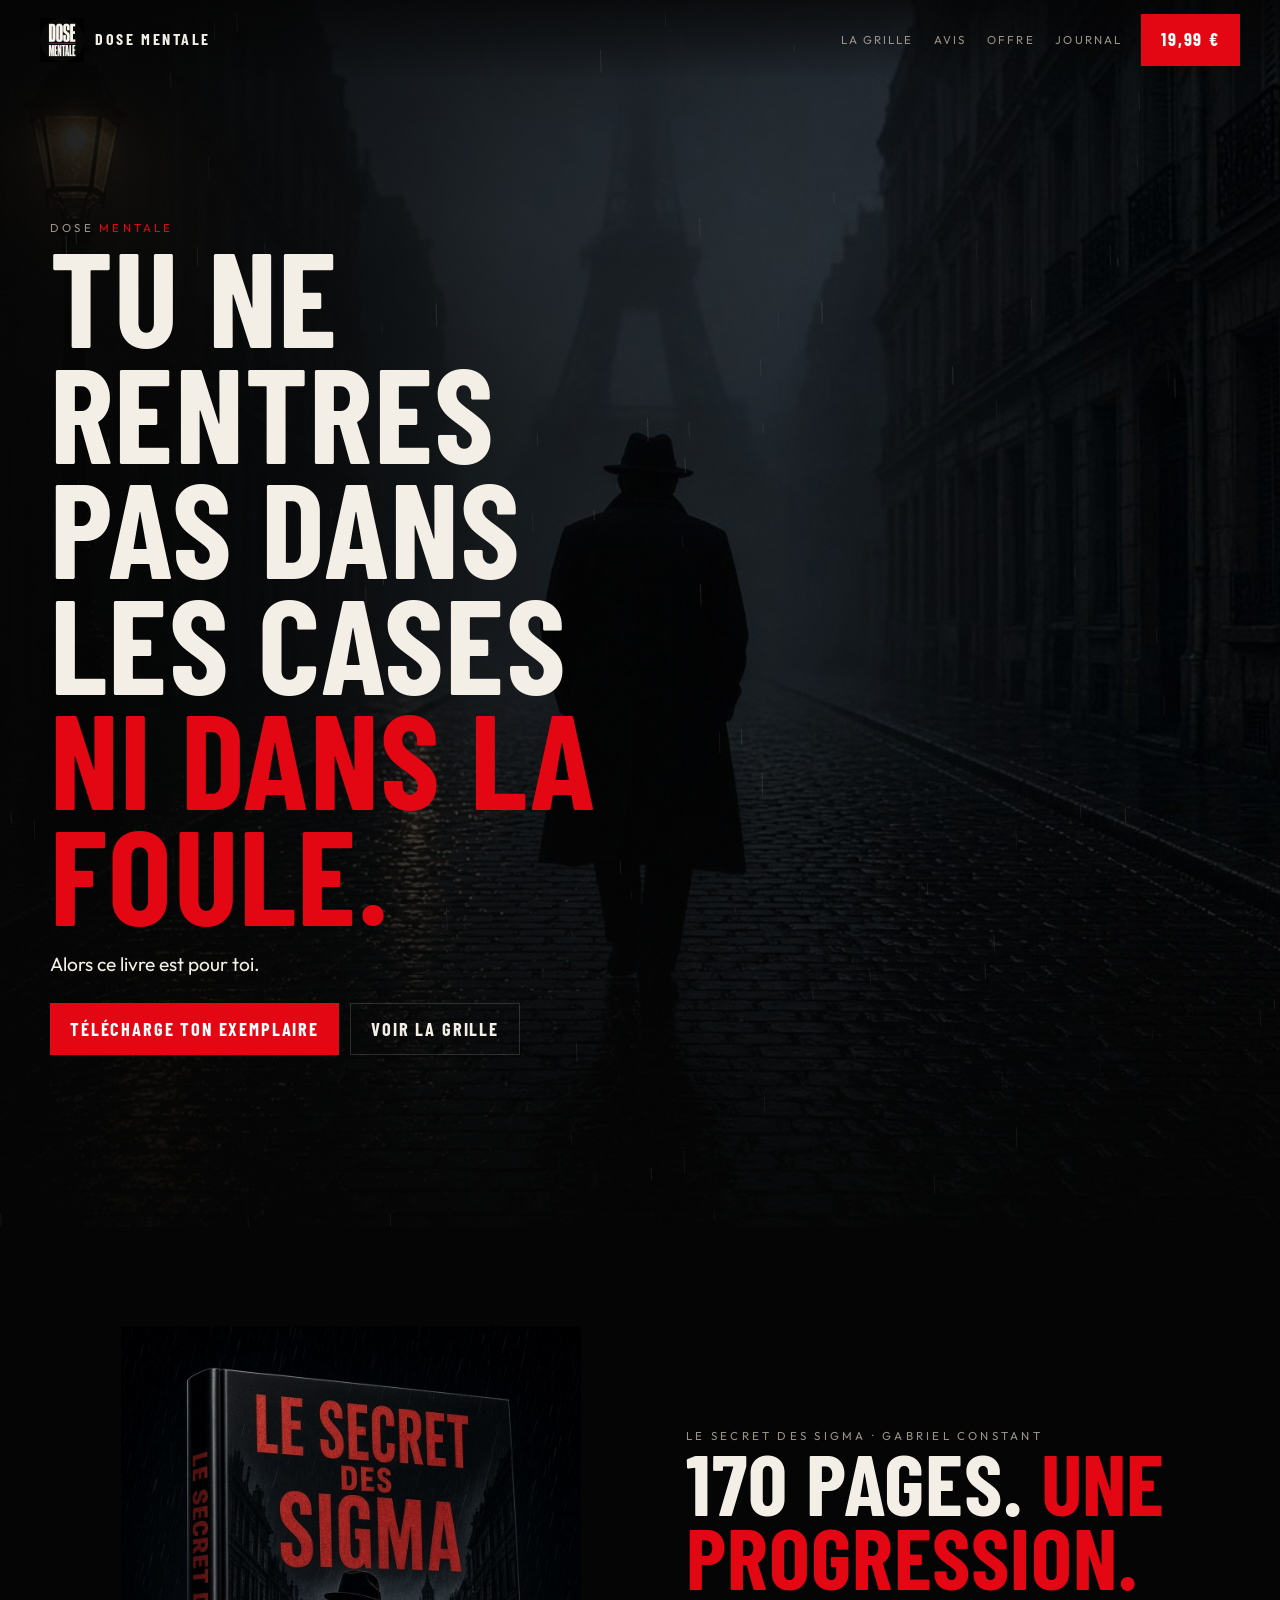
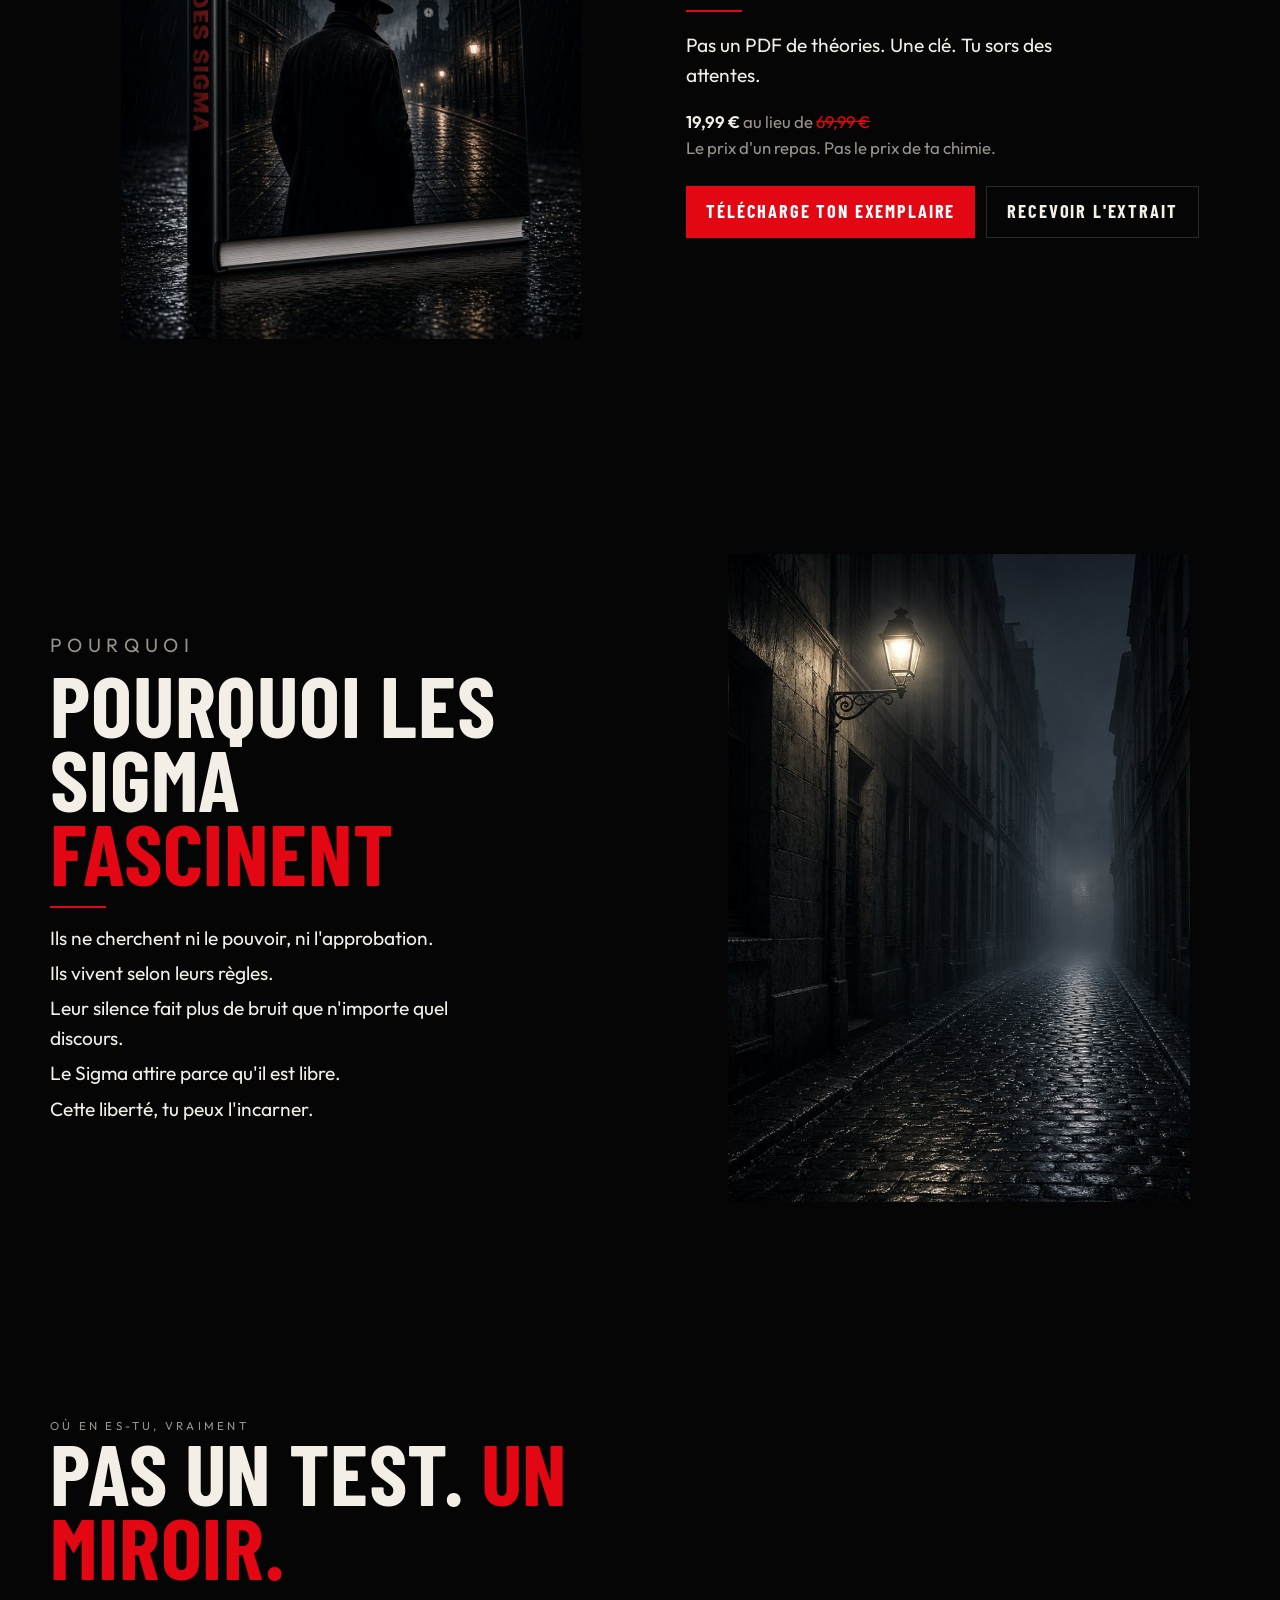
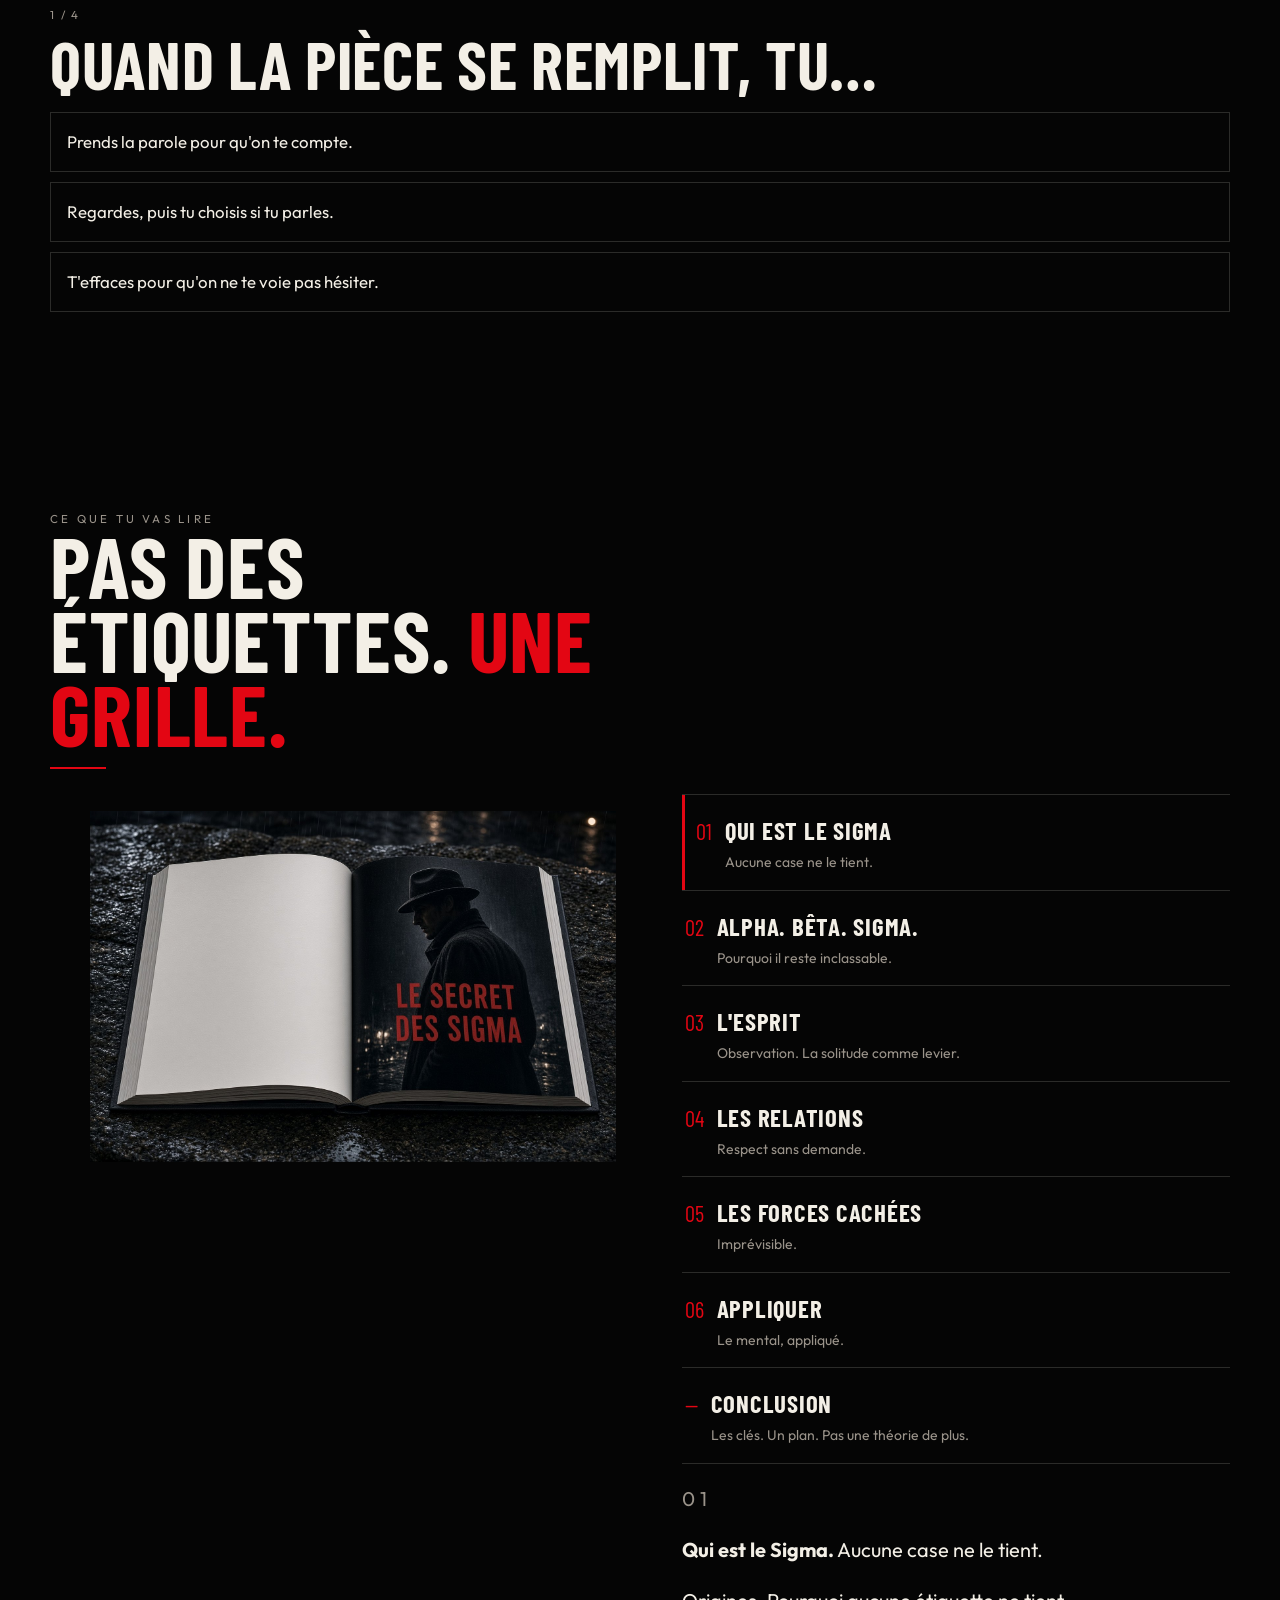
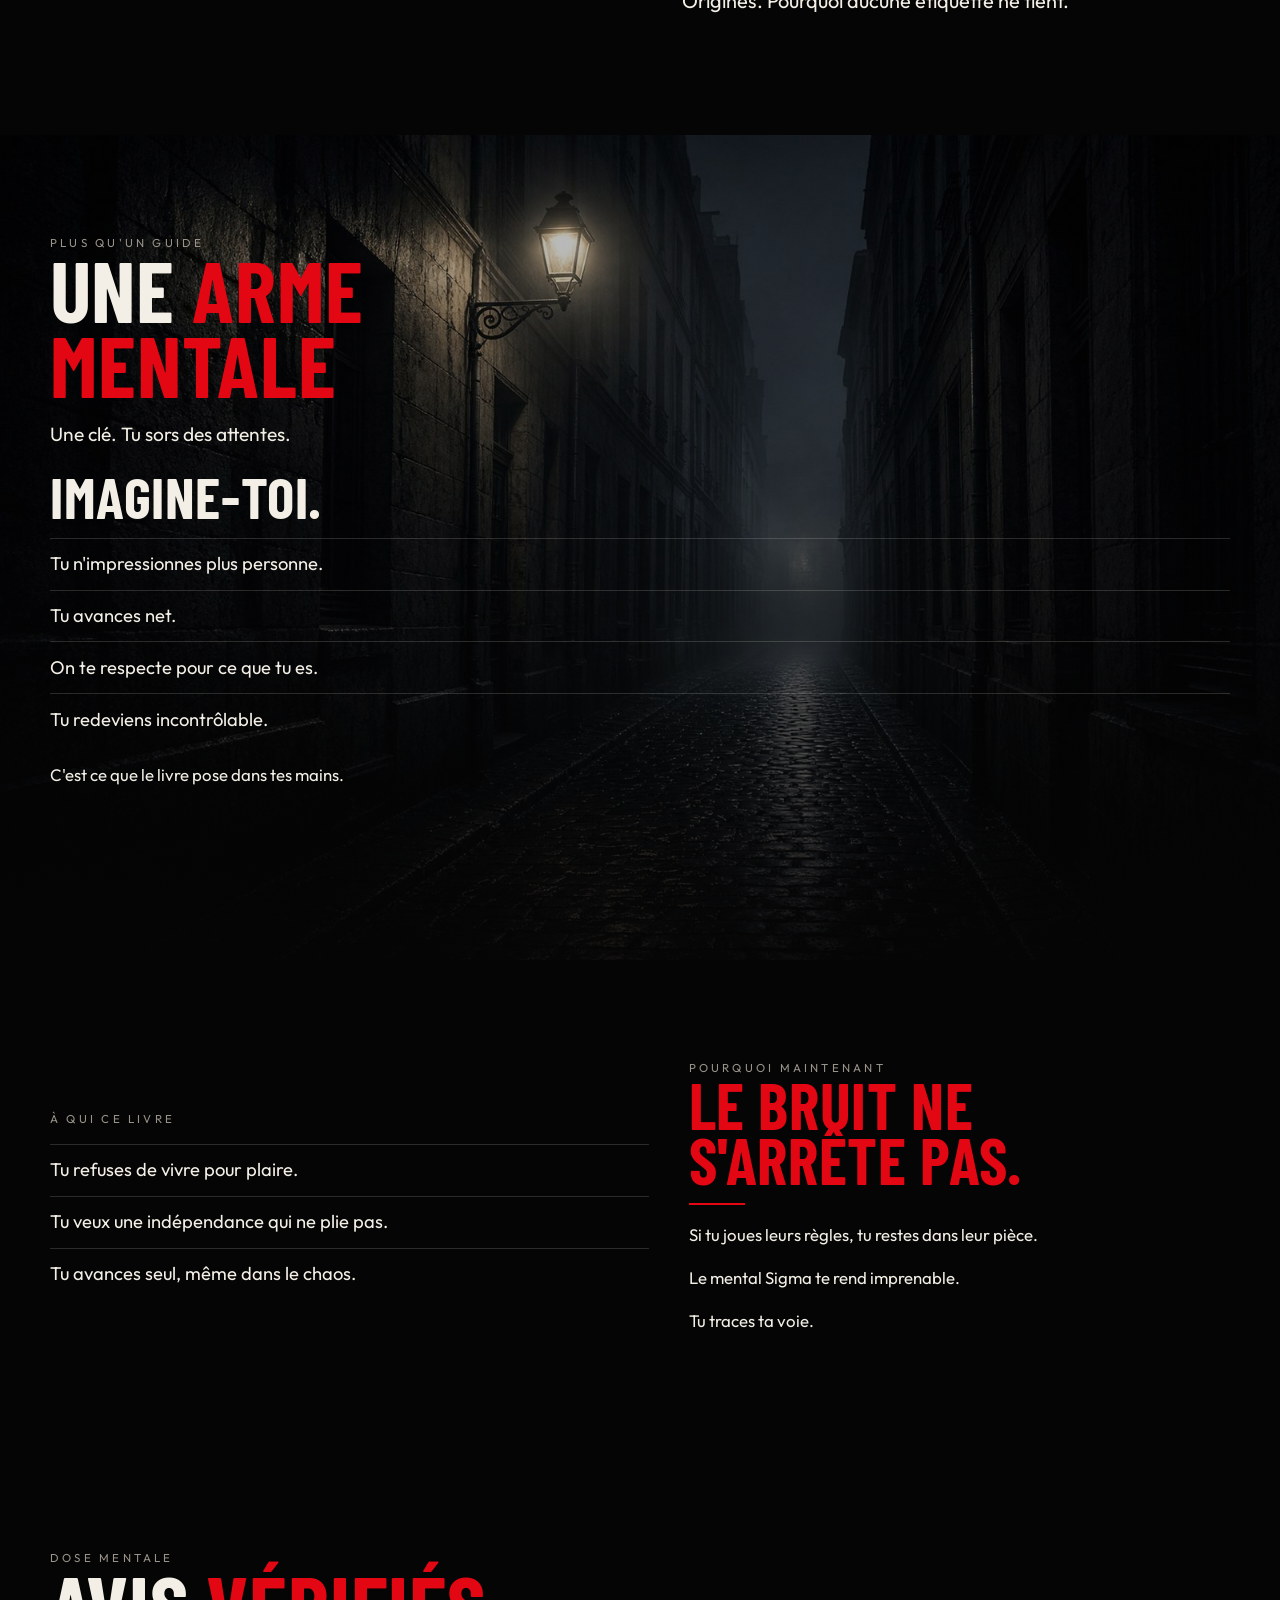
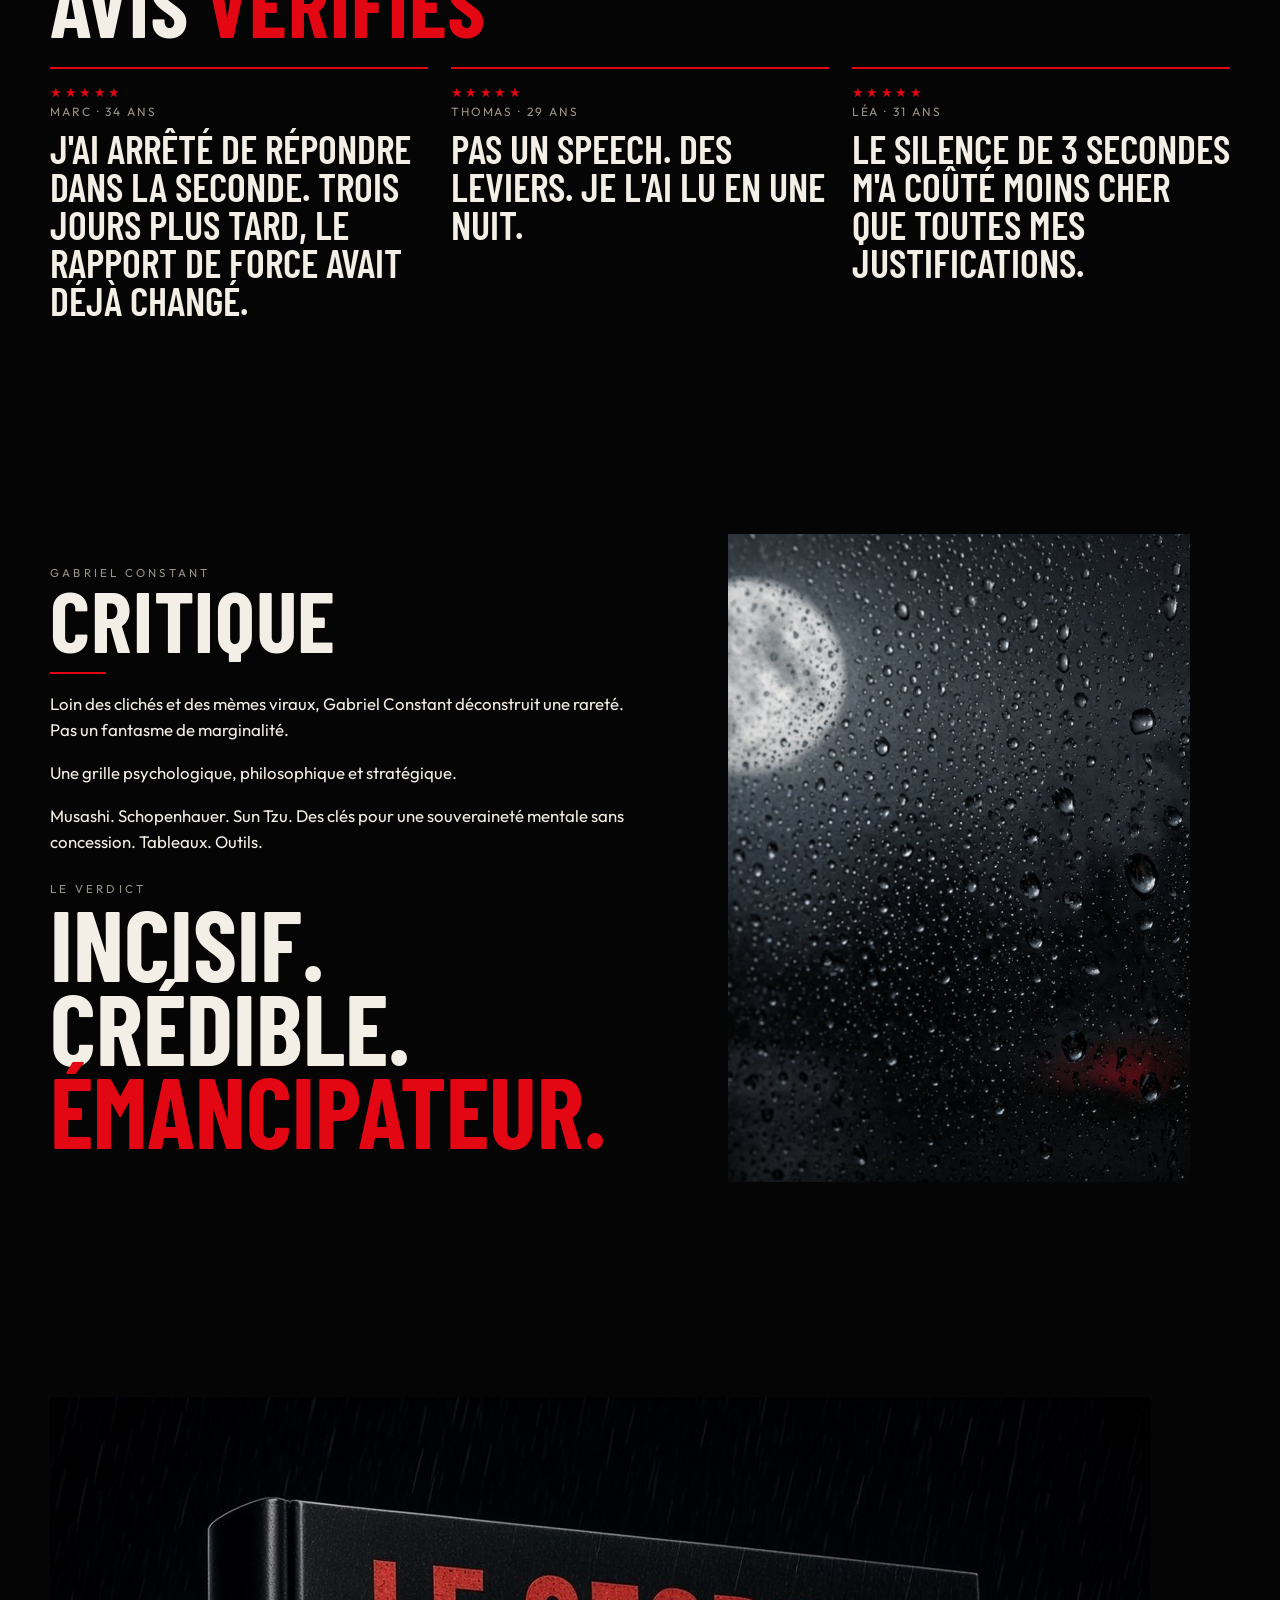
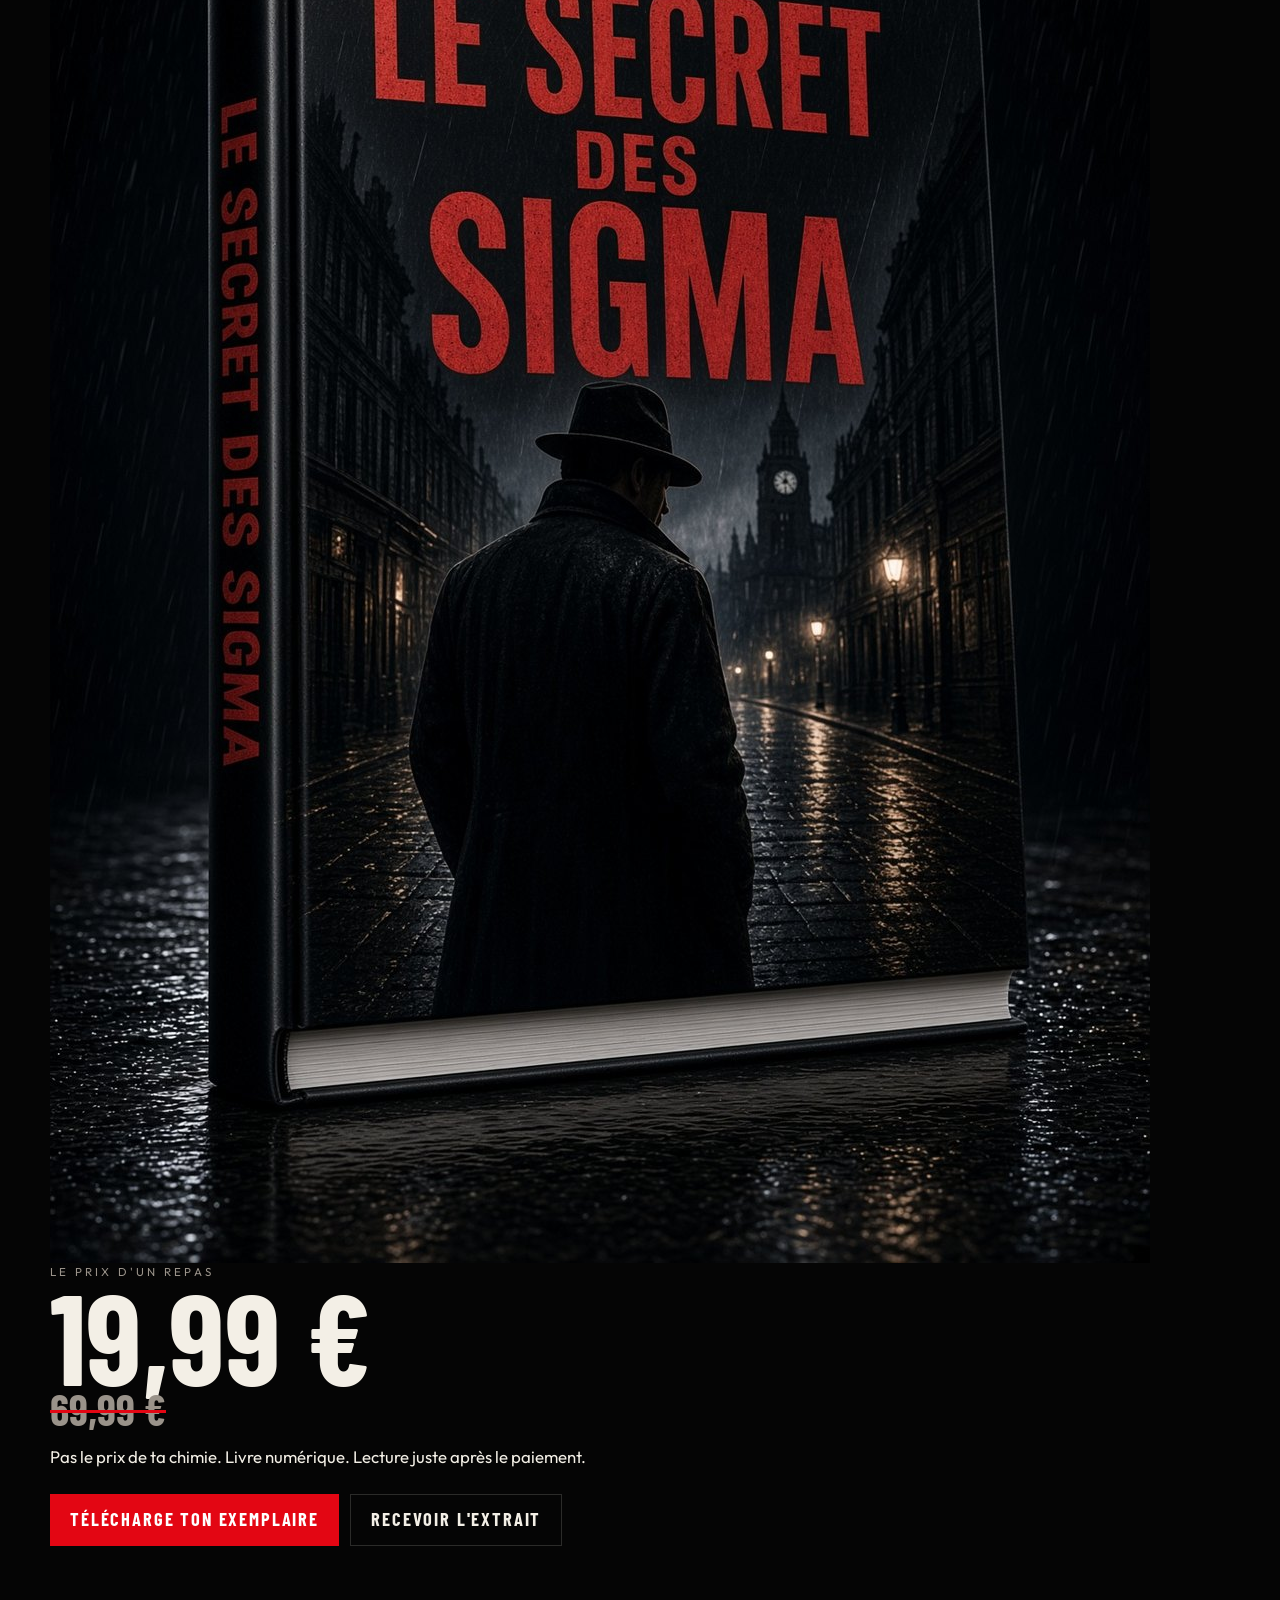
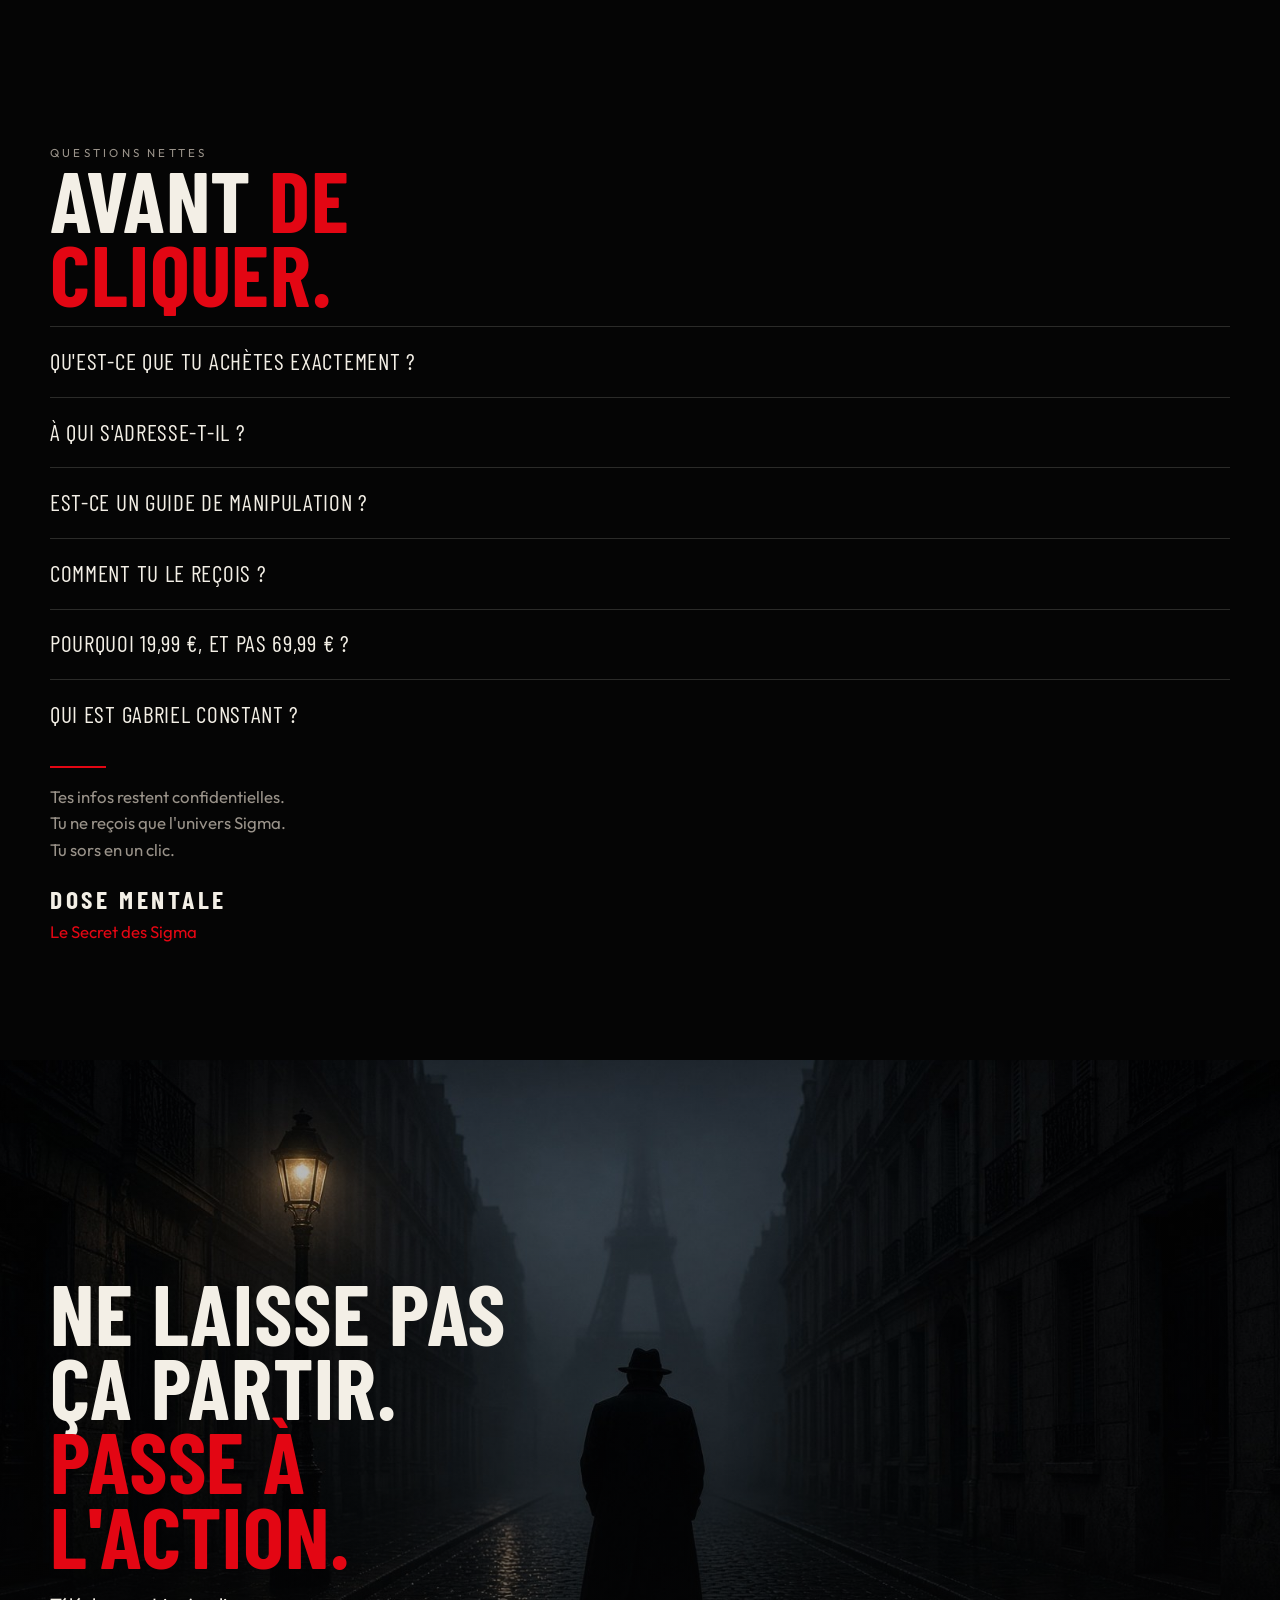
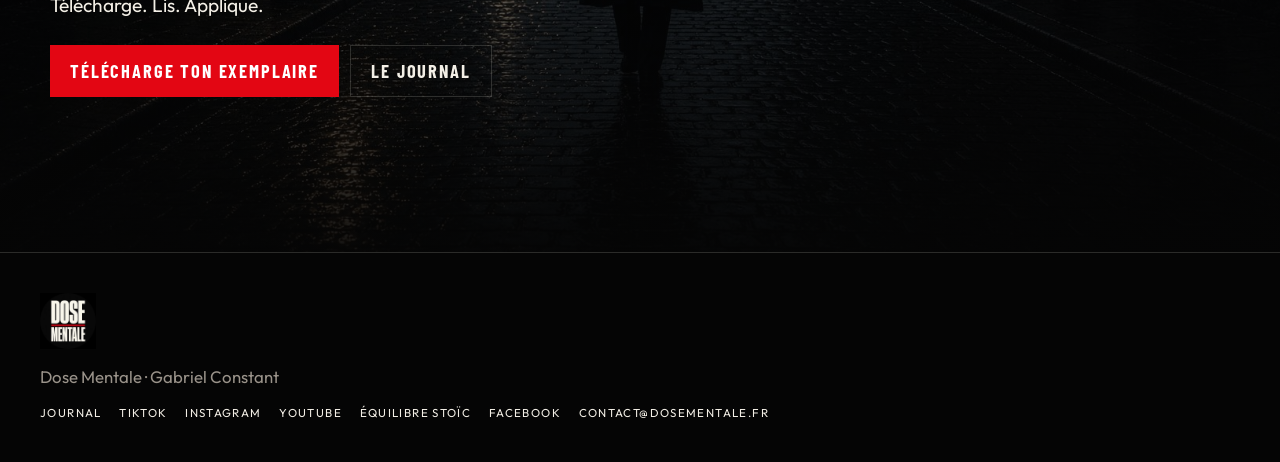
==== index.html @ c5ae2a2c "Page de vente Le Secret des Sigma." ====
<!DOCTYPE html>
<html lang="fr">
<head>
  <meta charset="utf-8">
  <meta name="viewport" content="width=device-width, initial-scale=1">
  <title>Le Secret des Sigma — Dose Mentale</title>
  <meta name="description" content="Tu ne rentres pas dans les cases, ni dans la foule. Le Secret des Sigma, de Gabriel Constant. 170 pages. 19,99 € au lieu de 69,99 €.">
  <link rel="canonical" href="https://ebook.dosementale.fr/">
  <meta property="og:title" content="Le Secret des Sigma — Dose Mentale">
  <meta property="og:description" content="Pas des étiquettes. Une grille. 19,99 € au lieu de 69,99 €.">
  <meta property="og:image" content="https://ebook.dosementale.fr/assets/book.jpg">
  <meta property="og:url" content="https://ebook.dosementale.fr/">
  <meta property="og:type" content="website">
  <meta name="twitter:card" content="summary_large_image">
  <link rel="icon" href="assets/favicon.png">
  <link rel="preconnect" href="https://fonts.googleapis.com">
  <link rel="preconnect" href="https://fonts.gstatic.com" crossorigin>
  <link href="https://fonts.googleapis.com/css2?family=Barlow+Condensed:wght@500;600;700&family=Outfit:wght@400;500;600&display=swap" rel="stylesheet">
  <link rel="stylesheet" href="styles.css">
  <script type="application/ld+json">
  {"@context":"https://schema.org","@type":"Book","name":"Le Secret des Sigma","author":{"@type":"Person","name":"Gabriel Constant","url":"https://journal.dosementale.fr/gabriel-constant/"},"publisher":{"@type":"Organization","name":"Dose Mentale","email":"contact@dosementale.fr"},"inLanguage":"fr","numberOfPages":170,"bookFormat":"https://schema.org/EBook","image":"https://ebook.dosementale.fr/assets/book.jpg","offers":{"@type":"Offer","price":"19.99","priceCurrency":"EUR","url":"https://www.dosementale.fr/paiement","availability":"https://schema.org/InStock"}}
  </script>
</head>
<body>
  <div class="progress" aria-hidden="true"><span></span></div>
  <header class="nav">
    <a class="brand" href="#haut"><img src="assets/logo.png" alt="Dose Mentale"><b>DOSE MENTALE</b></a>
    <nav class="nav-links" aria-label="Sections">
      <a href="#lire">La grille</a>
      <a href="#avis">Avis</a>
      <a href="#offre">Offre</a>
      <a href="https://journal.dosementale.fr/">Journal</a>
    </nav>
    <a class="btn nav-cta" href="https://www.dosementale.fr/paiement">19,99 €</a>
    <button class="burger" type="button" aria-expanded="false" aria-label="Ouvrir le menu"><i></i></button>
  </header>
  <nav class="drawer" aria-hidden="true">
    <a href="#livre">Le livre</a>
    <a href="#miroir">Le miroir</a>
    <a href="#lire">La grille</a>
    <a href="#arme">L'arme</a>
    <a href="#avis">Avis</a>
    <a href="#critique">Critique</a>
    <a href="#offre">Offre</a>
    <a href="https://journal.dosementale.fr/">Le journal</a>
    <a href="mailto:contact@dosementale.fr">contact@dosementale.fr</a>
  </nav>

  <main id="haut">
    <section class="hero">
      <div class="hero-media"></div>
      <div class="hero-shade"></div>
      <canvas class="drops" aria-hidden="true"></canvas>
      <div class="wrap">
        <p class="kicker">Dose <i>Mentale</i></p>
        <h1>Tu ne rentres pas dans les cases <span class="red">ni dans la foule.</span></h1>
        <p class="lede">Alors ce livre est pour toi.</p>
        <div class="row">
          <a class="btn" href="https://www.dosementale.fr/paiement">Télécharge ton exemplaire</a>
          <a class="btn ghost" href="#lire">Voir la grille</a>
        </div>
      </div>
    </section>

    <section id="livre">
      <div class="wrap product">
        <img src="assets/book.jpg" alt="Mockup du livre Le Secret des Sigma, couverture rouge, rue sous la pluie">
        <div>
          <p class="kicker">Le Secret des Sigma · Gabriel Constant</p>
          <h2>170 pages. <span class="red">Une progression.</span></h2>
          <hr class="rule">
          <p class="lede">Pas un PDF de théories. Une clé. Tu sors des attentes.</p>
          <p class="note"><strong>19,99 €</strong> au lieu de <s>69,99 €</s><br>Le prix d'un repas. Pas le prix de ta chimie.</p>
          <div class="row">
            <a class="btn" href="https://www.dosementale.fr/paiement">Télécharge ton exemplaire</a>
            <a class="btn ghost" href="https://www.dosementale.fr/ebook">Recevoir l'extrait</a>
          </div>
        </div>
      </div>
    </section>

    <section id="fascinent">
      <div class="wrap split">
        <div class="lines">
          <p class="kicker">Pourquoi</p>
          <h2>Pourquoi les Sigma <span class="red">fascinent</span></h2>
          <hr class="rule">
          <p>Ils ne cherchent ni le pouvoir, ni l'approbation.</p>
          <p>Ils vivent selon leurs règles.</p>
          <p>Leur silence fait plus de bruit que n'importe quel discours.</p>
          <p>Le Sigma attire parce qu'il est libre.</p>
          <p>Cette liberté, tu peux l'incarner.</p>
        </div>
        <figure class="photo"><img src="assets/alley.jpg" alt="Ruelle de Paris sous la pluie, un réverbère, le pavé mouillé"></figure>
      </div>
    </section>

    <section id="miroir">
      <div class="wrap">
        <p class="kicker">Où en es-tu, vraiment</p>
        <h2 style="margin-bottom:1.4rem">Pas un test. <span class="red">Un miroir.</span></h2>
        <div class="q" data-quiz></div>
      </div>
    </section>

    <section id="lire">
      <div class="wrap">
        <p class="kicker">Ce que tu vas lire</p>
        <h2>Pas des étiquettes. <span class="red">Une grille.</span></h2>
        <hr class="rule">
      </div>
      <div class="wrap spread" style="margin-top:1.6rem">
        <figure class="sticky-book"><img src="assets/open.jpg" alt="Le livre ouvert, page de titre Le Secret des Sigma"></figure>
        <div>
          <div class="index">
            <button type="button" data-chapter class="is-on" aria-pressed="true"><span class="n">01</span><span><b>Qui est le Sigma</b><small>Aucune case ne le tient.</small></span></button>
            <button type="button" data-chapter aria-pressed="false"><span class="n">02</span><span><b>Alpha. Bêta. Sigma.</b><small>Pourquoi il reste inclassable.</small></span></button>
            <button type="button" data-chapter aria-pressed="false"><span class="n">03</span><span><b>L'esprit</b><small>Observation. La solitude comme levier.</small></span></button>
            <button type="button" data-chapter aria-pressed="false"><span class="n">04</span><span><b>Les relations</b><small>Respect sans demande.</small></span></button>
            <button type="button" data-chapter aria-pressed="false"><span class="n">05</span><span><b>Les forces cachées</b><small>Imprévisible.</small></span></button>
            <button type="button" data-chapter aria-pressed="false"><span class="n">06</span><span><b>Appliquer</b><small>Le mental, appliqué.</small></span></button>
            <button type="button" data-chapter aria-pressed="false"><span class="n">—</span><span><b>Conclusion</b><small>Les clés. Un plan. Pas une théorie de plus.</small></span></button>
          </div>
          <div class="detail fade" data-view>
            <p class="kicker">01</p>
            <p><strong>Qui est le Sigma.</strong> Aucune case ne le tient.</p>
            <p>Origines. Pourquoi aucune étiquette ne tient.</p>
          </div>
        </div>
      </div>
    </section>

    <section class="full" id="arme">
      <div class="bg"></div>
      <div class="shade"></div>
      <div class="wrap">
        <p class="kicker">Plus qu'un guide</p>
        <h2>Une <span class="red">arme mentale</span></h2>
        <p class="lede">Une clé. Tu sors des attentes.</p>
        <h3 class="display" style="font-size:clamp(2.2rem,6vw,3.6rem);margin-top:1.4rem">Imagine-toi.</h3>
        <ul class="imagine">
          <li>Tu n'impressionnes plus personne.</li>
          <li>Tu avances net.</li>
          <li>On te respecte pour ce que tu es.</li>
          <li>Tu redeviens incontrôlable.</li>
        </ul>
        <p>C'est ce que le livre pose dans tes mains.</p>
      </div>
    </section>

    <section id="pourqui">
      <div class="wrap two">
        <div>
          <p class="kicker">À qui ce livre</p>
          <ul class="imagine">
            <li>Tu refuses de vivre pour plaire.</li>
            <li>Tu veux une indépendance qui ne plie pas.</li>
            <li>Tu avances seul, même dans le chaos.</li>
          </ul>
        </div>
        <div>
          <p class="kicker">Pourquoi maintenant</p>
          <h2 class="red" style="font-size:clamp(2.4rem,6vw,4rem)">Le bruit ne s'arrête pas.</h2>
          <hr class="rule">
          <p>Si tu joues leurs règles, tu restes dans leur pièce.</p>
          <p>Le mental Sigma te rend imprenable.</p>
          <p>Tu traces ta voie.</p>
        </div>
      </div>
    </section>

    <section id="avis">
      <div class="wrap">
        <p class="kicker">Dose Mentale</p>
        <h2>Avis <span class="red">vérifiés</span></h2>
        <div class="quotes" style="margin-top:1.6rem">
          <article>
            <div class="stars" aria-label="5 sur 5">★★★★★</div>
            <div class="who">Marc · 34 ans</div>
            <p>J'ai arrêté de répondre dans la seconde. Trois jours plus tard, le rapport de force avait déjà changé.</p>
          </article>
          <article>
            <div class="stars" aria-label="5 sur 5">★★★★★</div>
            <div class="who">Thomas · 29 ans</div>
            <p>Pas un speech. Des leviers. Je l'ai lu en une nuit.</p>
          </article>
          <article>
            <div class="stars" aria-label="5 sur 5">★★★★★</div>
            <div class="who">Léa · 31 ans</div>
            <p>Le silence de 3 secondes m'a coûté moins cher que toutes mes justifications.</p>
          </article>
        </div>
      </div>
    </section>

    <section id="critique">
      <div class="wrap split">
        <div>
          <p class="kicker">Gabriel Constant</p>
          <h2>Critique</h2>
          <hr class="rule">
          <p>Loin des clichés et des mèmes viraux, Gabriel Constant déconstruit une rareté. Pas un fantasme de marginalité.</p>
          <p>Une grille psychologique, philosophique et stratégique.</p>
          <p>Musashi. Schopenhauer. Sun Tzu. Des clés pour une souveraineté mentale sans concession. Tableaux. Outils.</p>
          <p class="kicker" style="margin-top:1.6rem">Le verdict</p>
          <p class="verdict">Incisif.<br>Crédible.<br><span class="red">Émancipateur.</span></p>
        </div>
        <figure class="photo"><img src="assets/rain.jpg" alt="Pluie sur une vitre, la lune, une lueur rouge"></figure>
      </div>
    </section>

    <section id="offre">
      <div class="wrap offer">
        <img src="assets/book.jpg" alt="Le Secret des Sigma, couverture">
        <div>
          <p class="kicker">Le prix d'un repas</p>
          <p class="amount">19,99 €<s>69,99 €</s></p>
          <p>Pas le prix de ta chimie. Livre numérique. Lecture juste après le paiement.</p>
          <div class="row">
            <a class="btn" href="https://www.dosementale.fr/paiement">Télécharge ton exemplaire</a>
            <a class="btn ghost" href="https://www.dosementale.fr/ebook">Recevoir l'extrait</a>
          </div>
        </div>
      </div>
    </section>

    <section id="questions">
      <div class="wrap faq">
        <p class="kicker">Questions nettes</p>
        <h2>Avant <span class="red">de cliquer.</span></h2>
        <div style="margin-top:1rem">
          <button type="button" aria-expanded="false">Qu'est-ce que tu achètes exactement ?</button>
          <div class="a">Le Secret des Sigma, le livre numérique de Gabriel Constant. 170 pages. Pas une formation. Pas un groupe. Pas un statut à afficher.</div>
          <button type="button" aria-expanded="false">À qui s'adresse-t-il ?</button>
          <div class="a">À toi si tu refuses de vivre pour plaire. Si tu veux une indépendance qui ne plie pas. Si tu avances seul, même dans le chaos.</div>
          <button type="button" aria-expanded="false">Est-ce un guide de manipulation ?</button>
          <div class="a">Non. Une grille. Pas des étiquettes. Pas un costume de plus.</div>
          <button type="button" aria-expanded="false">Comment tu le reçois ?</button>
          <div class="a">Juste après le paiement, sur Systeme.io. Tu télécharges. Tu lis. Tu appliques.</div>
          <button type="button" aria-expanded="false">Pourquoi 19,99 €, et pas 69,99 € ?</button>
          <div class="a">Le prix d'un repas. Pas le prix de ta chimie. Le prix tenu est 19,99 €.</div>
          <button type="button" aria-expanded="false">Qui est Gabriel Constant ?</button>
          <div class="a">Il écrit Dose Mentale. Il ne te donne pas un personnage. Il écrit pour que tu n'en adoptes pas un. <a href="https://journal.dosementale.fr/gabriel-constant/">Sa page</a>.</div>
        </div>
        <div class="lock">
          <hr class="rule">
          <p>Tes infos restent confidentielles.<br>Tu ne reçois que l'univers Sigma.<br>Tu sors en un clic.</p>
          <strong>DOSE MENTALE</strong>
          <span class="red">Le Secret des Sigma</span>
        </div>
      </div>
    </section>

    <section class="full street" id="action">
      <div class="bg"></div>
      <div class="shade"></div>
      <div class="wrap">
        <h2>Ne laisse pas ça partir. <span class="red">Passe à l'action.</span></h2>
        <p class="lede">Télécharge. Lis. Applique.</p>
        <div class="row">
          <a class="btn" href="https://www.dosementale.fr/paiement">Télécharge ton exemplaire</a>
          <a class="btn ghost" href="https://journal.dosementale.fr/">Le journal</a>
        </div>
      </div>
    </section>
  </main>

  <footer>
    <img src="assets/logo.png" alt="" width="56" height="56">
    <div>Dose Mentale · Gabriel Constant</div>
    <nav class="socials" aria-label="Réseaux">
      <a href="https://journal.dosementale.fr/">Journal</a>
      <a href="https://www.tiktok.com/@dose.mentale" rel="me noopener noreferrer">TikTok</a>
      <a href="https://www.instagram.com/dosementale/" rel="me noopener noreferrer">Instagram</a>
      <a href="https://www.youtube.com/@dosementalefr" rel="me noopener noreferrer">YouTube</a>
      <a href="https://www.youtube.com/@%C3%89quilibreSto%C3%AFc" rel="me noopener noreferrer">Équilibre Stoïc</a>
      <a href="https://www.facebook.com/dosementale" rel="me noopener noreferrer">Facebook</a>
      <a href="mailto:contact@dosementale.fr">contact@dosementale.fr</a>
    </nav>
  </footer>
  <div class="dock">
    <div><b>19,99 €</b><s>69,99 €</s></div>
    <a class="btn" href="https://www.dosementale.fr/paiement">Télécharge</a>
  </div>
  <script src="app.js"></script>
</body>
</html>
---- styles.css ----
:root {
  --bg: #050505;
  --ink: #f3efe6;
  --muted: #9a938a;
  --line: rgba(243, 239, 230, 0.16);
  --red: #e30613;
  --max: 1180px;
  --pad: clamp(1.15rem, 4vw, 2.5rem);
  --cond: "Barlow Condensed", "Arial Narrow", sans-serif;
  --sans: "Outfit", "Avenir Next", sans-serif;
}
* { box-sizing: border-box; }
html { scroll-behavior: smooth; }
body {
  margin: 0;
  background: var(--bg);
  color: var(--ink);
  font-family: var(--sans);
  font-size: 1.05rem;
  line-height: 1.55;
}
img { max-width: 100%; display: block; }
a { color: inherit; }
button { font: inherit; color: inherit; cursor: pointer; }
.progress {
  position: fixed; inset: 0 0 auto 0; height: 2px; z-index: 50;
}
.progress > span { display: block; height: 100%; width: 0; background: var(--red); }
.nav {
  position: fixed; inset: 0 0 auto 0; z-index: 40;
  display: flex; align-items: center; gap: 1.2rem;
  padding: 0.85rem var(--pad);
  background: linear-gradient(to bottom, rgba(5,5,5,0.72), rgba(5,5,5,0));
}
.nav.solid { background: rgba(5,5,5,0.92); backdrop-filter: blur(16px); }
.brand { display: flex; align-items: center; gap: 0.7rem; text-decoration: none; margin-right: auto; }
.brand img { width: 44px; height: 44px; }
.brand b {
  font-family: var(--cond); font-weight: 700; letter-spacing: 0.16em;
  font-size: 1rem; font-style: normal;
}
.nav-links { display: none; gap: 1.3rem; }
.nav-links a {
  text-decoration: none; color: var(--muted);
  font-size: 0.72rem; letter-spacing: 0.18em; text-transform: uppercase;
}
.nav-links a:hover { color: var(--ink); }
.nav-cta { display: none; }
.burger {
  width: 44px; height: 44px; border: 1px solid var(--line); background: transparent;
  display: grid; place-items: center;
}
.burger i, .burger i:before, .burger i:after {
  display: block; width: 16px; height: 1px; background: var(--ink); content: ""; position: relative;
}
.burger i:before { position: absolute; top: -5px; }
.burger i:after { position: absolute; top: 5px; }
.drawer {
  position: fixed; inset: 0; z-index: 45; background: rgba(5,5,5,0.96);
  display: none; flex-direction: column; justify-content: flex-end;
  padding: 2rem var(--pad) 6rem; gap: 0.2rem;
}
.drawer.open { display: flex; }
.drawer a {
  text-decoration: none; font-family: var(--cond); font-size: clamp(2.2rem, 9vw, 3.4rem);
  text-transform: uppercase; letter-spacing: 0.02em; line-height: 1;
  padding: 0.25rem 0; border-bottom: 1px solid var(--line);
}
.wrap { width: min(var(--max), calc(100% - var(--pad) * 2)); margin: 0 auto; }
.kicker {
  margin: 0; font-size: 0.72rem; letter-spacing: 0.28em; text-transform: uppercase; color: var(--muted);
}
.kicker i { color: var(--red); font-style: normal; }
h1, h2, .display {
  font-family: var(--cond); font-weight: 700; text-transform: uppercase;
  letter-spacing: 0.01em; line-height: 0.86; margin: 0;
}
h1 { font-size: clamp(3.6rem, 13vw, 8.4rem); max-width: 10ch; }
h2 { font-size: clamp(2.8rem, 7vw, 5.4rem); max-width: 14ch; }
.red { color: var(--red); }
.lede { font-size: 1.2rem; max-width: 34ch; color: var(--ink); }
.rule { width: 56px; height: 2px; background: var(--red); border: 0; margin: 1rem 0; }
.btn {
  display: inline-flex; align-items: center; justify-content: center;
  min-height: 52px; padding: 0 1.25rem; background: var(--red); color: #fff;
  text-decoration: none; border: 0;
  font-family: var(--cond); font-weight: 700; letter-spacing: 0.1em;
  text-transform: uppercase; font-size: 1.15rem;
}
.btn:hover { filter: brightness(1.08); }
.btn.ghost { background: transparent; color: var(--ink); border: 1px solid var(--line); }
.row { display: flex; flex-wrap: wrap; gap: 0.7rem; margin-top: 1.5rem; }
.hero { position: relative; min-height: 100vh; display: grid; align-items: end; overflow: hidden; }
.hero-media {
  position: absolute; inset: -4%;
  background: url("assets/hero.jpg") center 40% / cover no-repeat;
  animation: drift 32s ease-in-out infinite alternate;
}
@keyframes drift { to { transform: scale(1.06) translate3d(-1.5%, -1%, 0); } }
.hero-shade {
  position: absolute; inset: 0;
  background:
    linear-gradient(90deg, rgba(5,5,5,0.92) 0%, rgba(5,5,5,0.55) 48%, rgba(5,5,5,0.15) 100%),
    linear-gradient(to top, rgba(5,5,5,0.85), transparent 42%);
}
canvas.drops { position: absolute; inset: 0; width: 100%; height: 100%; pointer-events: none; opacity: 0.45; }
.hero .wrap { position: relative; z-index: 1; padding: 7.5rem 0 3.2rem; }
.note { margin-top: 1.1rem; color: var(--muted); }
.note strong { color: var(--ink); font-weight: 600; }
.note s { color: var(--red); }
section { padding: 6.2rem 0; }
.product { display: grid; gap: 2.2rem; align-items: center; }
.product img { width: min(460px, 100%); margin: 0 auto; }
.lines p { font-size: 1.2rem; margin: 0.35rem 0; max-width: 36ch; }
.split { display: grid; gap: 2.4rem; align-items: center; }
.photo { overflow: hidden; }
.photo img { width: 100%; height: min(72vh, 760px); object-fit: cover; }
.spread { display: grid; gap: 1.6rem; }
.index button {
  width: 100%; text-align: left; background: transparent; border: 0;
  border-top: 1px solid var(--line); padding: 1rem 0 1rem 0.2rem;
  display: grid; grid-template-columns: auto 1fr; gap: 0.8rem; align-items: baseline;
}
.index button:last-of-type { border-bottom: 1px solid var(--line); }
.index button.is-on { box-shadow: inset 3px 0 0 var(--red); padding-left: 0.9rem; }
.index .n { font-family: var(--cond); color: var(--red); font-size: 1.4rem; }
.index b { font-family: var(--cond); font-weight: 700; font-size: 1.55rem; letter-spacing: 0.03em; text-transform: uppercase; display: block; }
.index small { color: var(--muted); display: block; margin-top: 0.15rem; }
.detail { min-height: 8.5rem; padding-top: 1.2rem; }
.detail p { font-size: 1.25rem; max-width: 38ch; }
.sticky-book img { width: 100%; }
.full {
  position: relative; min-height: 88vh; display: grid; align-items: end; overflow: hidden;
}
.full .bg {
  position: absolute; inset: 0;
  background: url("assets/alley.jpg") center / cover no-repeat;
}
.full.street .bg { background-image: url("assets/hero.jpg"); background-position: center 30%; }
.full .shade {
  position: absolute; inset: 0;
  background: linear-gradient(to top, rgba(5,5,5,0.94) 0%, rgba(5,5,5,0.35) 55%, rgba(5,5,5,0.25) 100%);
}
.full .wrap { position: relative; z-index: 1; padding-bottom: 3.5rem; }
.imagine { list-style: none; padding: 0; margin: 1rem 0 0; }
.imagine li { padding: 0.7rem 0; border-top: 1px solid var(--line); font-size: 1.15rem; }
.two { display: grid; gap: 2.5rem; }
.quotes { display: grid; gap: 2.4rem; }
.quotes article { border-top: 2px solid var(--red); padding-top: 0.9rem; }
.quotes p {
  font-family: var(--cond); font-weight: 600; text-transform: uppercase;
  font-size: clamp(1.7rem, 4vw, 2.5rem); line-height: 0.95; margin: 0.45rem 0 0;
}
.who { letter-spacing: 0.16em; text-transform: uppercase; font-size: 0.75rem; color: var(--muted); }
.stars { color: var(--red); letter-spacing: 0.2em; font-size: 0.8rem; }
.verdict {
  font-family: var(--cond); font-weight: 700; text-transform: uppercase;
  font-size: clamp(3.2rem, 9vw, 6.2rem); line-height: 0.84; margin: 0.2rem 0 0;
}
.offer { text-align: left; }
.amount {
  font-family: var(--cond); font-weight: 700; line-height: 0.8;
  font-size: clamp(4.4rem, 16vw, 8rem); margin: 0.2rem 0;
}
.amount s {
  display: block; margin-top: 0.35rem; font-size: 0.34em; color: var(--muted);
  text-decoration-color: var(--red); text-decoration-thickness: 3px;
}
.q { min-height: 16rem; }
.q h3 { font-size: clamp(2.4rem, 7vw, 4.2rem); }
.choices { display: grid; gap: 0.6rem; margin-top: 1.2rem; }
.choices button {
  text-align: left; background: transparent; border: 1px solid var(--line);
  padding: 1rem 1rem; min-height: 52px;
}
.choices button:hover { border-color: var(--red); }
.q-progress { letter-spacing: 0.2em; text-transform: uppercase; font-size: 0.72rem; color: var(--muted); }
.faq button {
  width: 100%; text-align: left; background: transparent; border: 0;
  border-top: 1px solid var(--line); padding: 1.05rem 0;
  font-family: var(--cond); font-size: 1.45rem; letter-spacing: 0.03em; text-transform: uppercase;
}
.faq .a { display: none; color: var(--muted); padding: 0 0 1rem; max-width: 46rem; }
.faq .a.open { display: block; }
.lock { color: var(--muted); padding-bottom: 1rem; }
.lock strong {
  display: block; margin-top: 1rem; color: var(--ink);
  font-family: var(--cond); letter-spacing: 0.14em; font-size: 1.6rem;
}
footer {
  padding: 2.5rem var(--pad) 6.5rem; border-top: 1px solid var(--line); color: var(--muted);
  display: grid; gap: 0.9rem;
}
.socials { display: flex; flex-wrap: wrap; gap: 0.7rem 1.1rem; }
.socials a { color: var(--ink); text-decoration: none; letter-spacing: 0.12em; text-transform: uppercase; font-size: 0.72rem; }
.socials a:hover { color: var(--red); }
.dock {
  position: fixed; left: 0; right: 0; bottom: 0; z-index: 35;
  display: flex; align-items: center; justify-content: space-between;
  padding: 0.65rem var(--pad) calc(0.65rem + env(safe-area-inset-bottom));
  background: rgba(5,5,5,0.94); border-top: 1px solid var(--line);
}
.dock b { font-family: var(--cond); font-size: 1.7rem; }
.dock s { color: var(--muted); margin-left: 0.35rem; }
.fade { animation: rise 0.45s ease; }
@keyframes rise { from { opacity: 0; transform: translateY(8px); } to { opacity: 1; transform: none; } }
@media (max-width: 959px) {
  .hero-media { background-position: 68% 42%; }
  .hero-shade {
    background: linear-gradient(to top, rgba(5,5,5,0.94) 0%, rgba(5,5,5,0.62) 46%, rgba(5,5,5,0.28) 100%);
  }
}
  .burger, .drawer, .dock { display: none !important; }
  .nav-links, .nav-cta { display: flex; }
  .nav-cta { display: inline-flex; }
  footer { padding-bottom: 2.5rem; }
  .product, .split, .spread, .two, .offer {
    grid-template-columns: 1.05fr 0.95fr; align-items: center;
  }
  .spread { align-items: start; }
  .sticky-book { position: sticky; top: 96px; }
  .quotes { grid-template-columns: 1fr 1fr 1fr; gap: 1.4rem; }
  .hero .wrap { padding-bottom: 4.5rem; }
}
@media (prefers-reduced-motion: reduce) {
  *, *::before, *::after { animation: none !important; transition: none !important; }
  html { scroll-behavior: auto; }
}
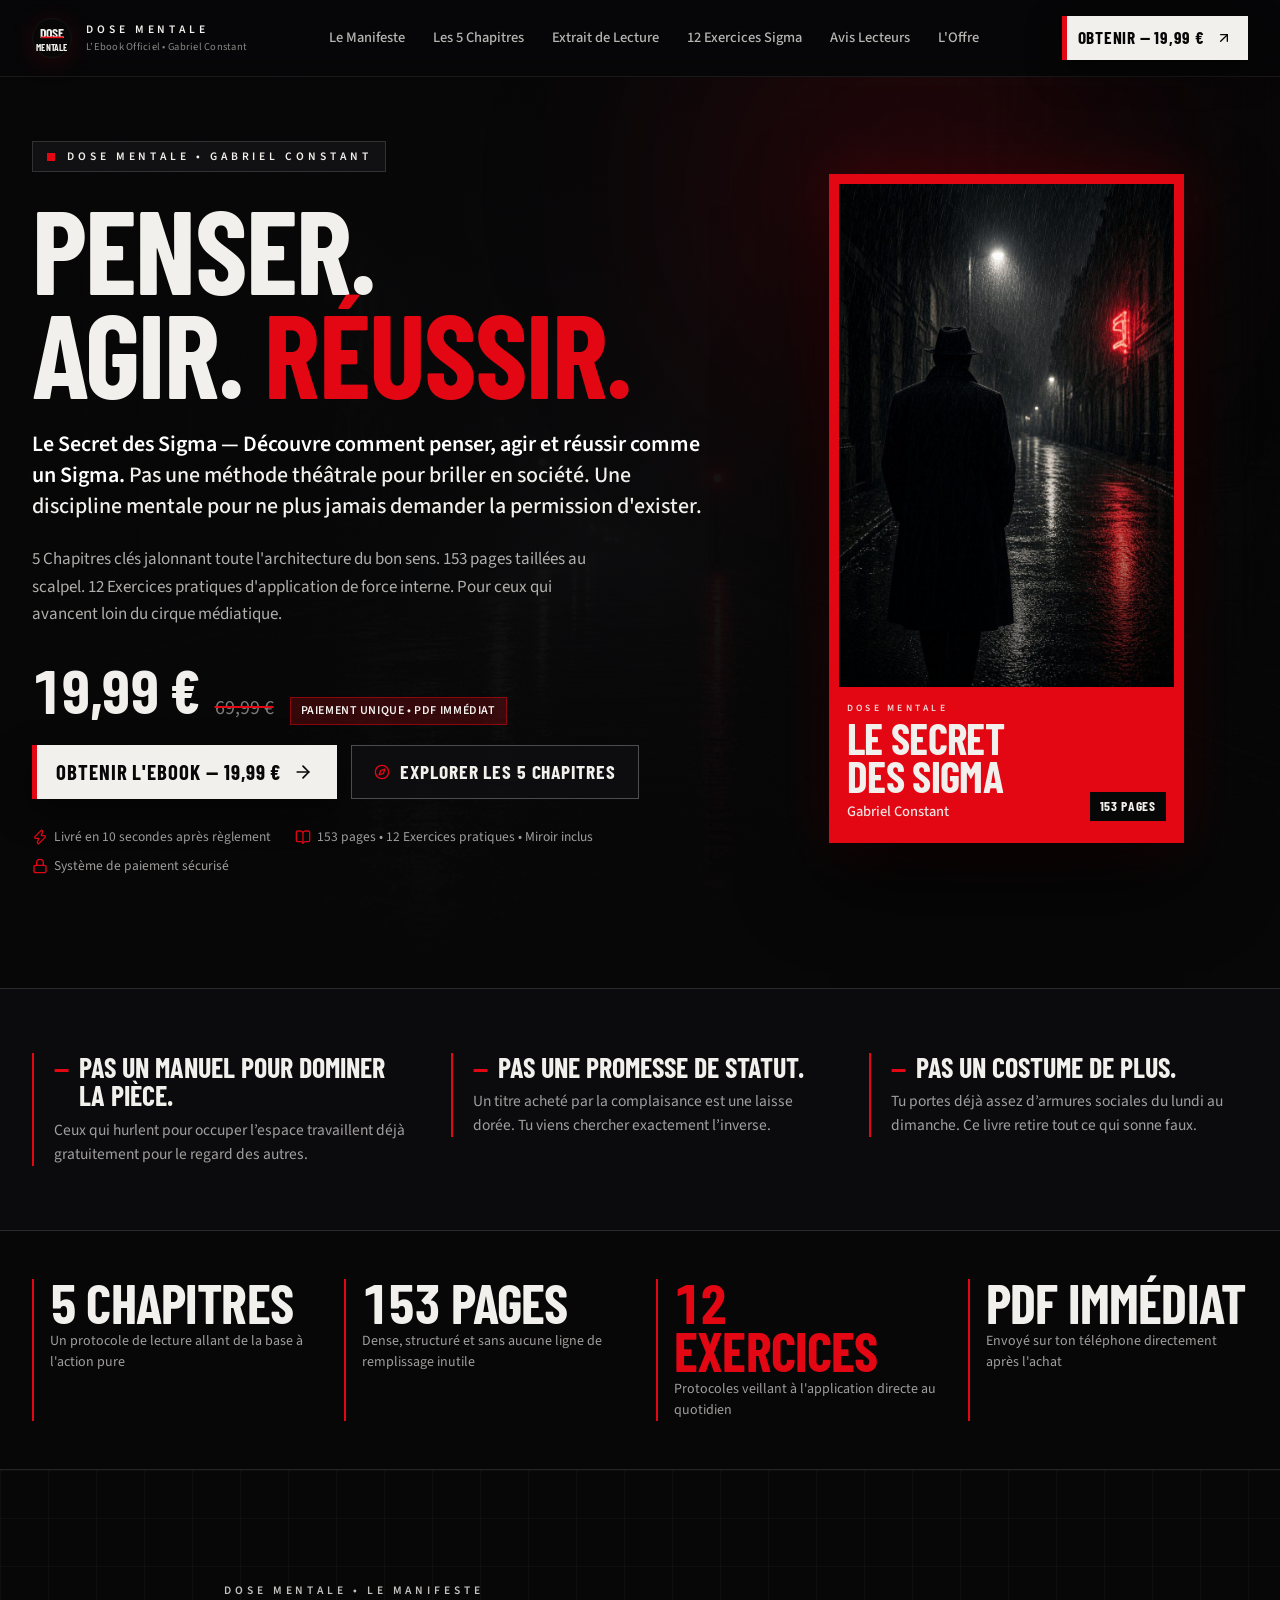
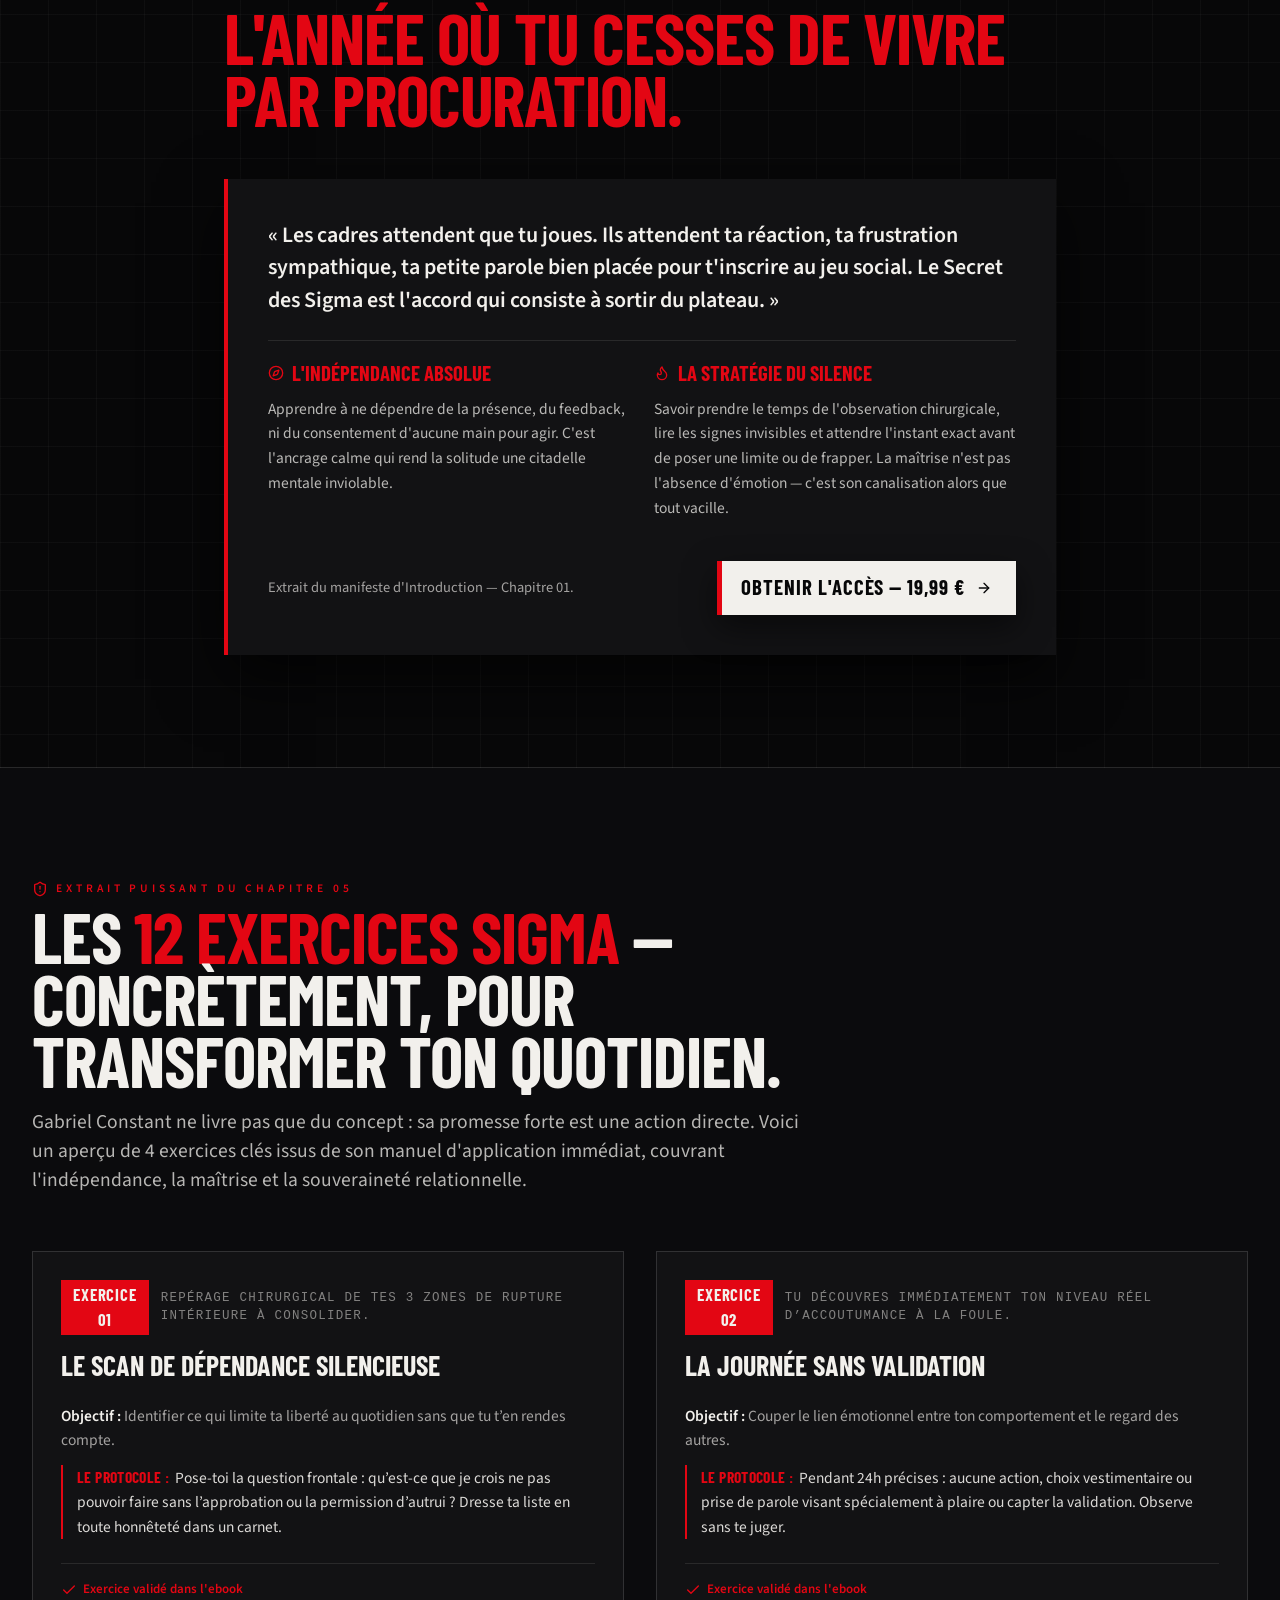
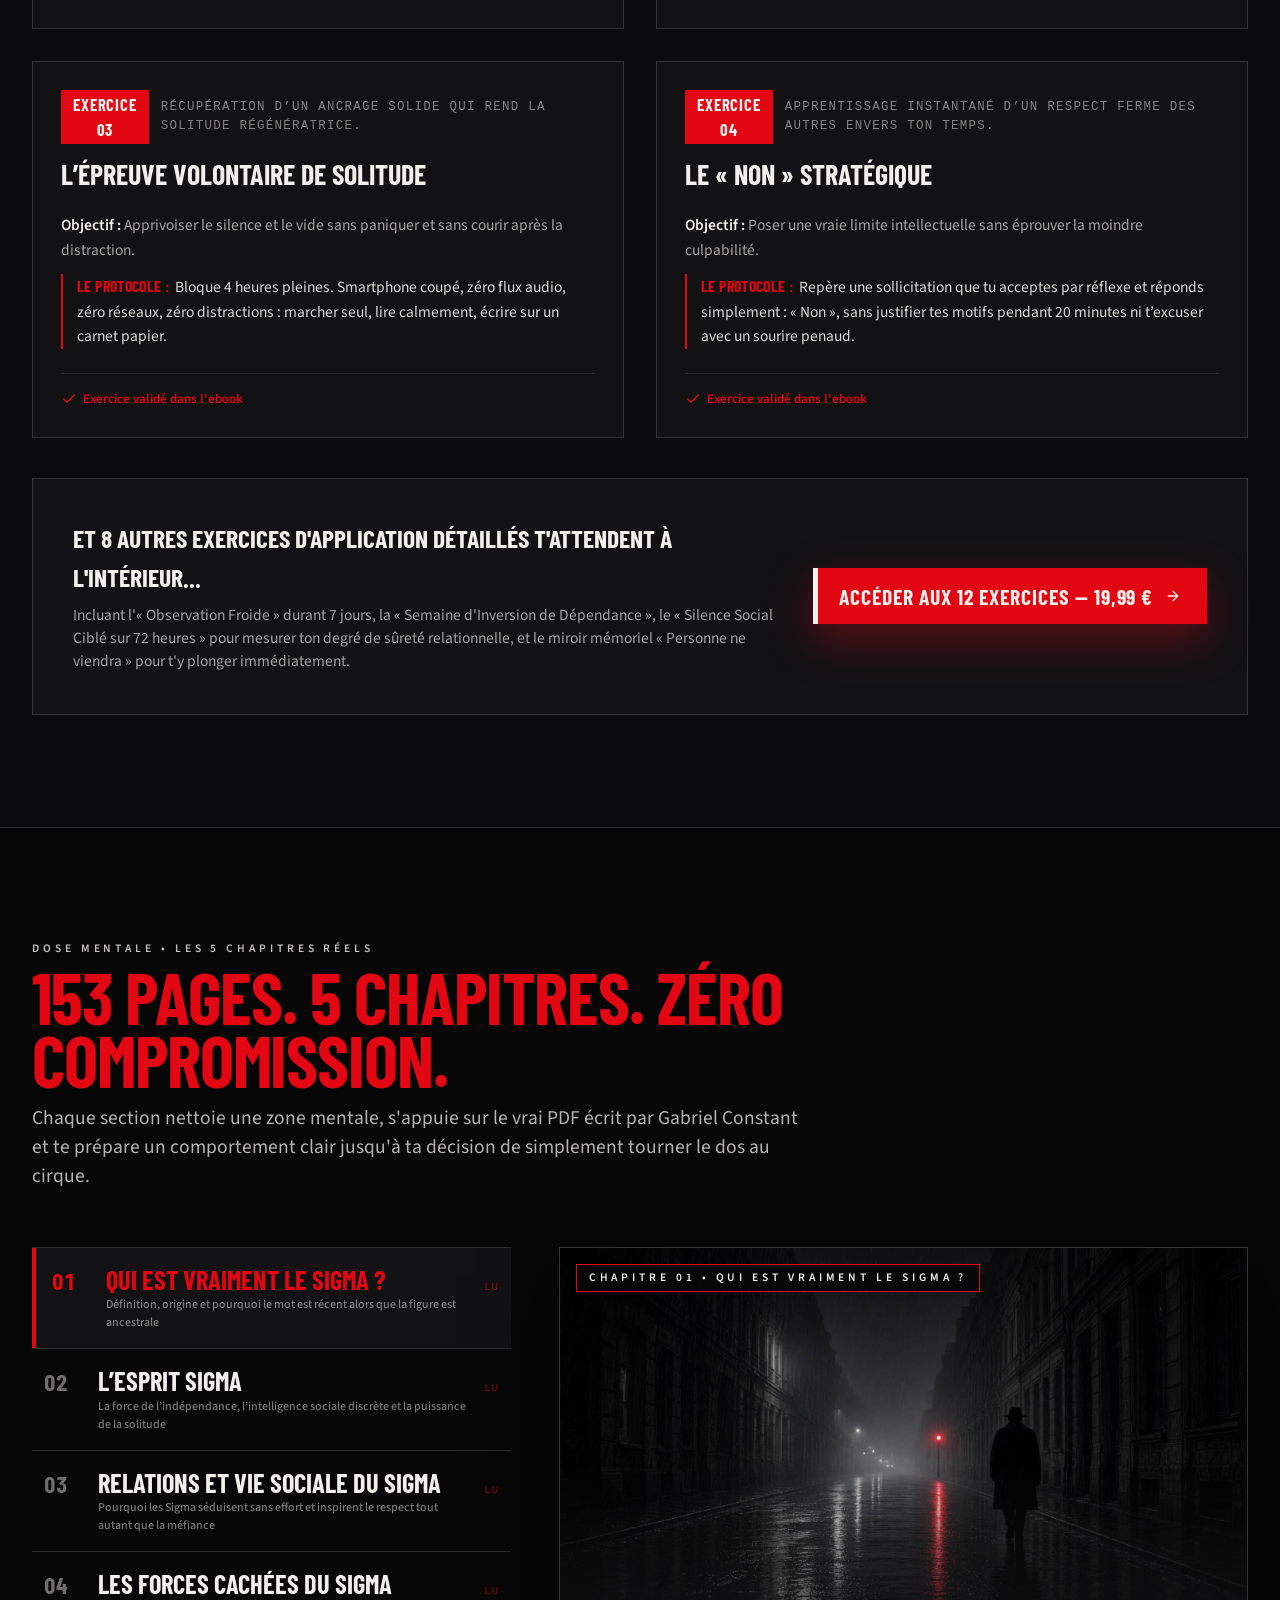
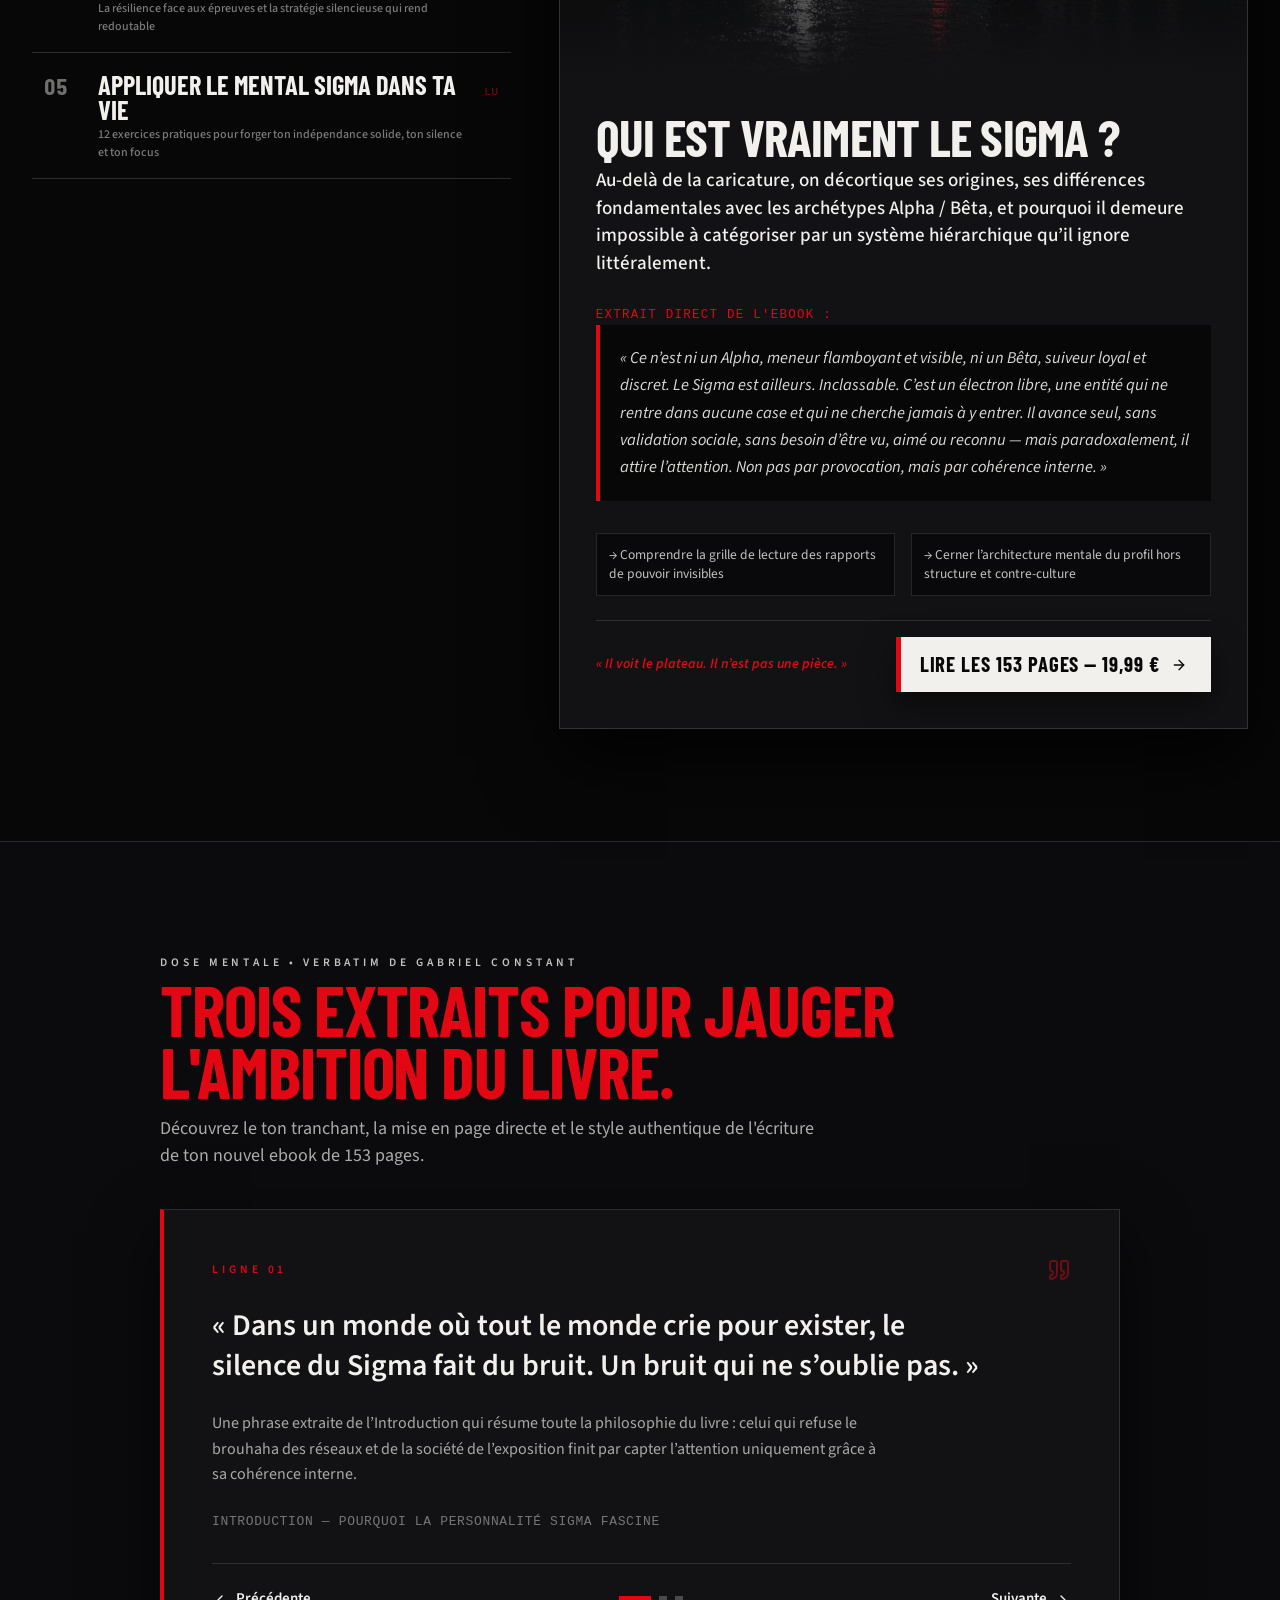
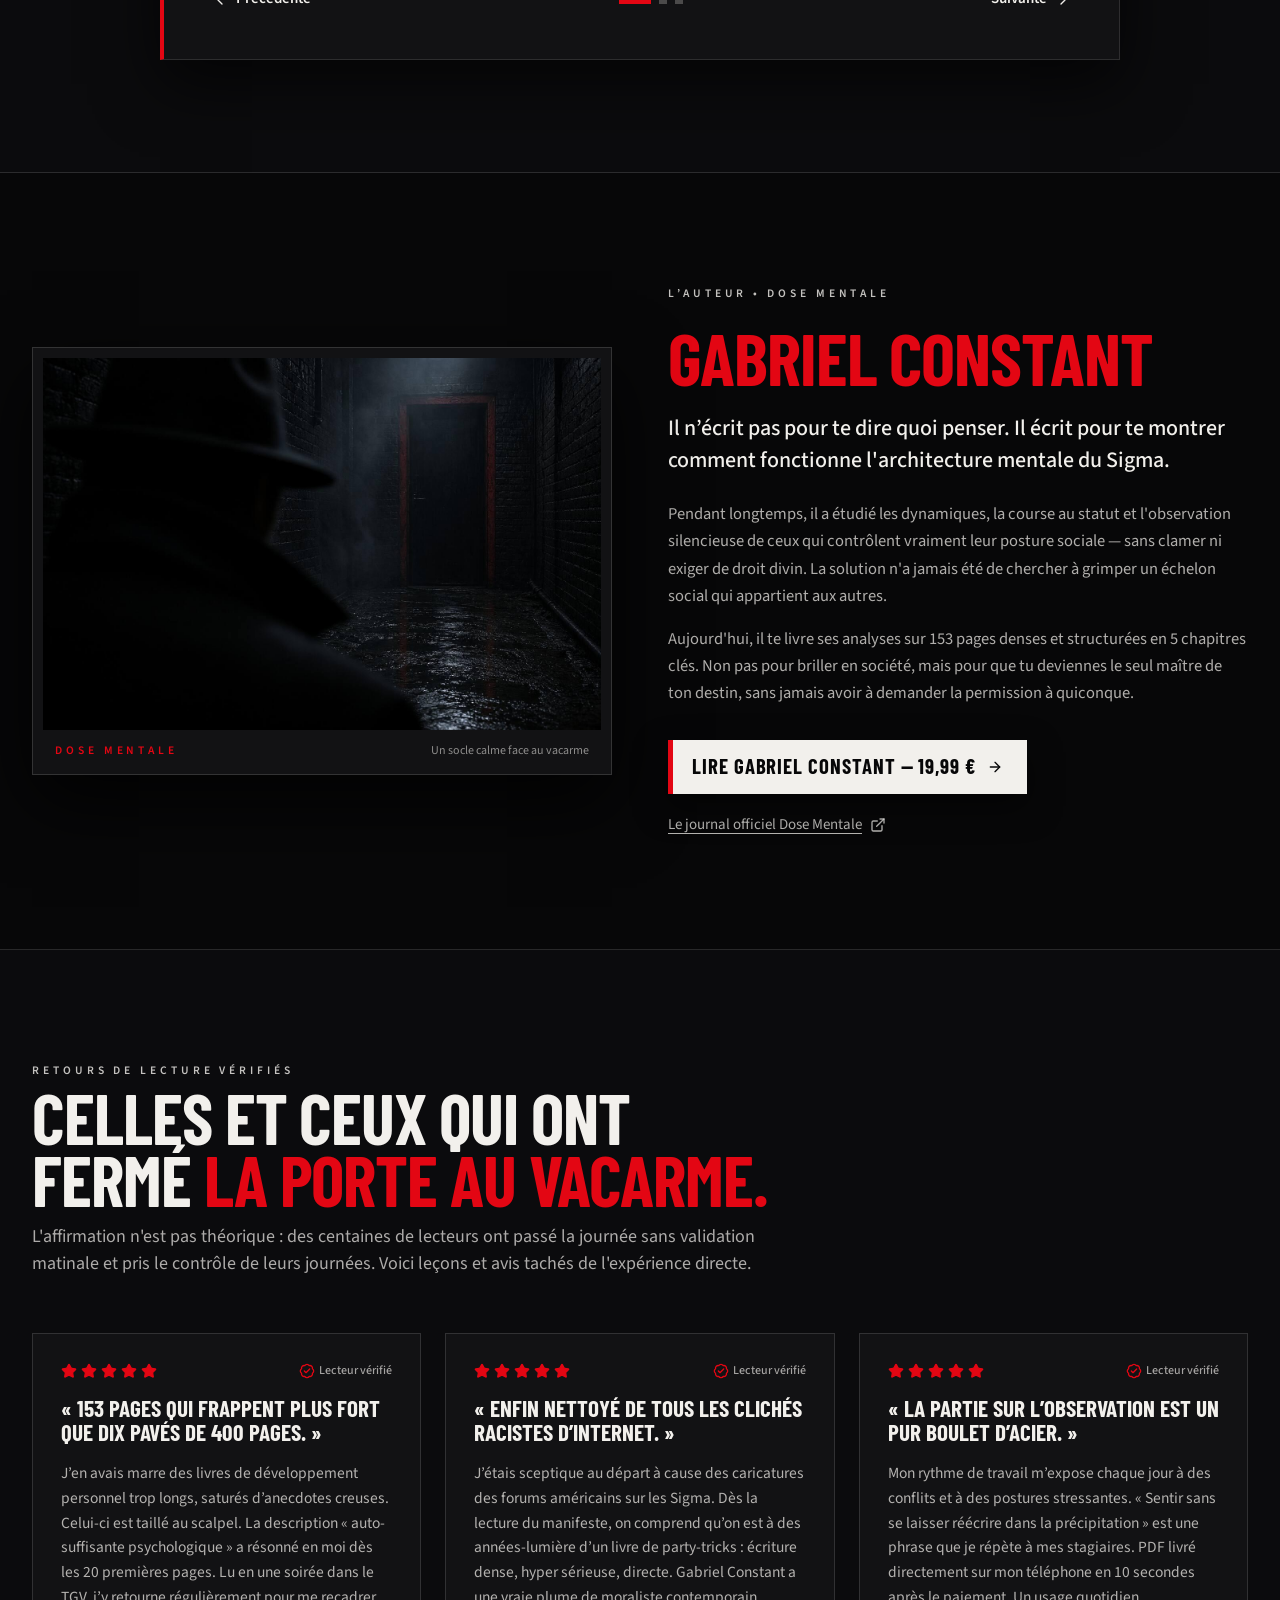
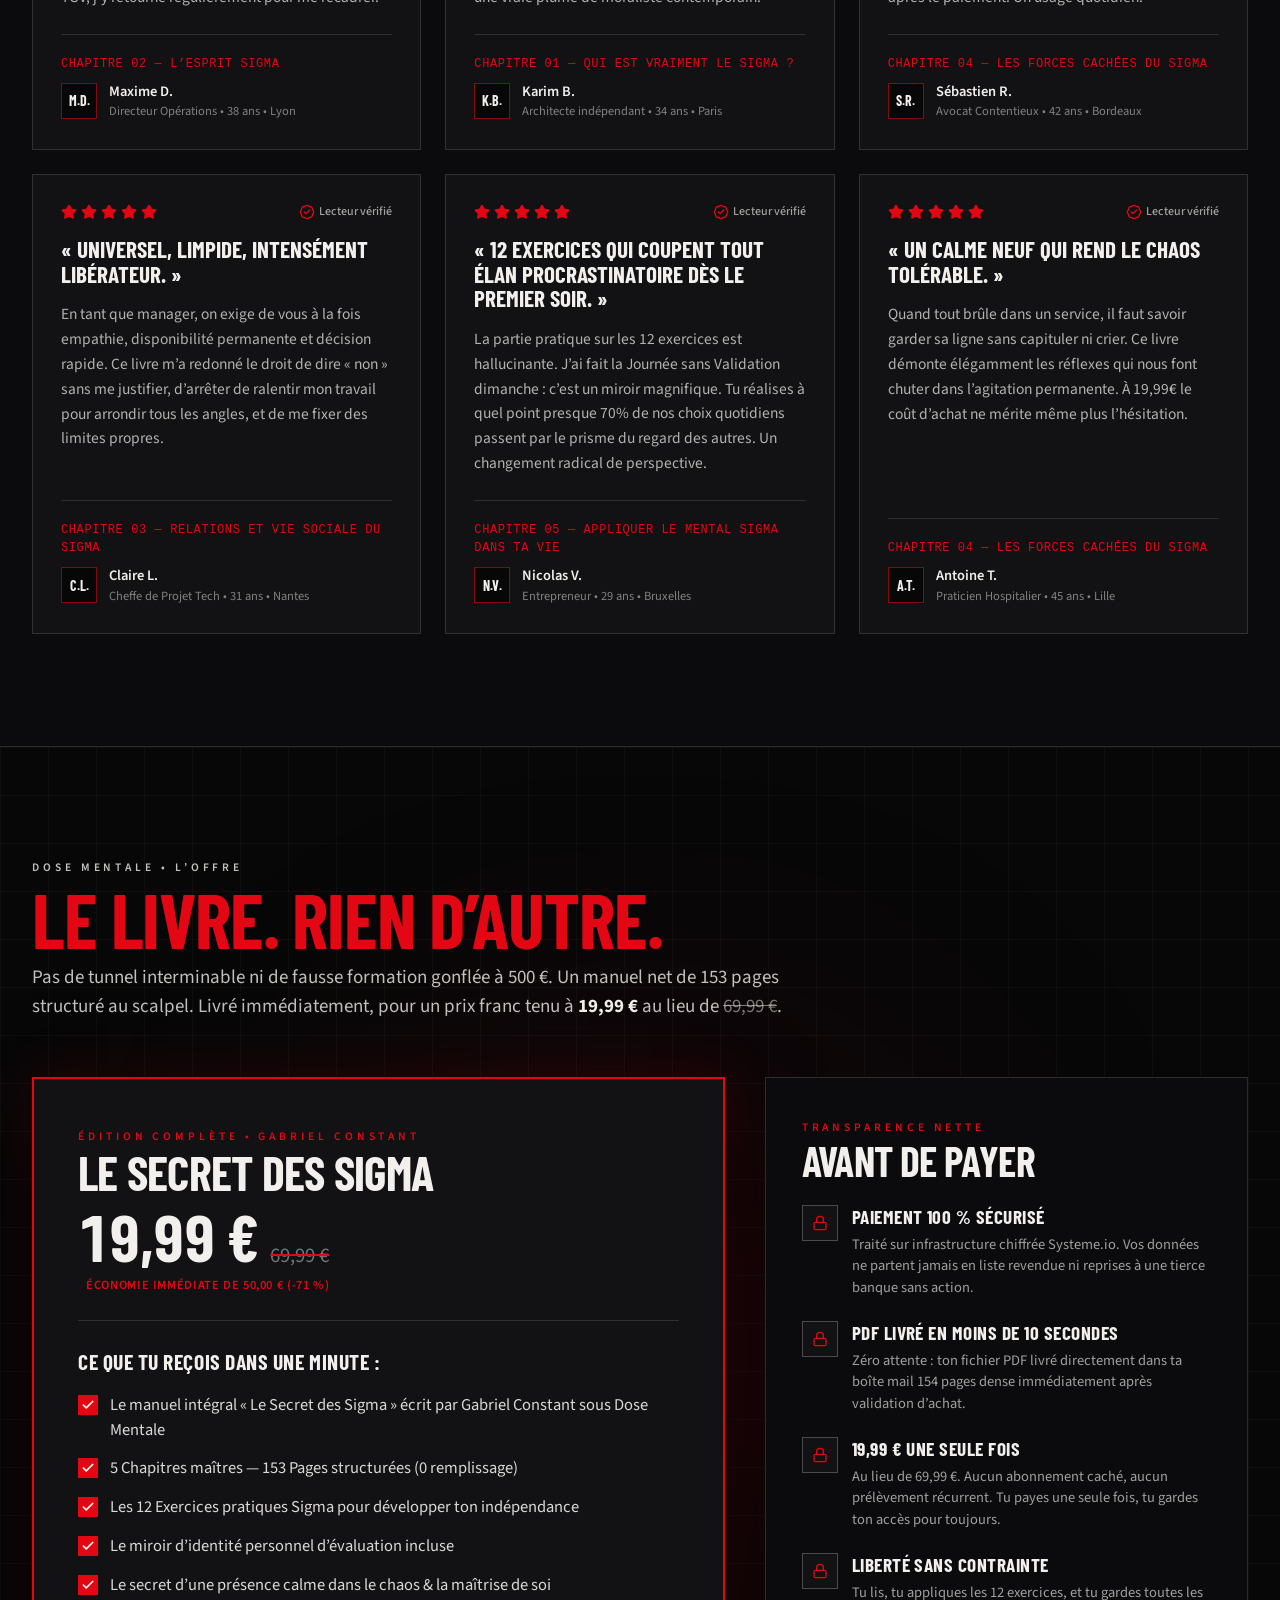
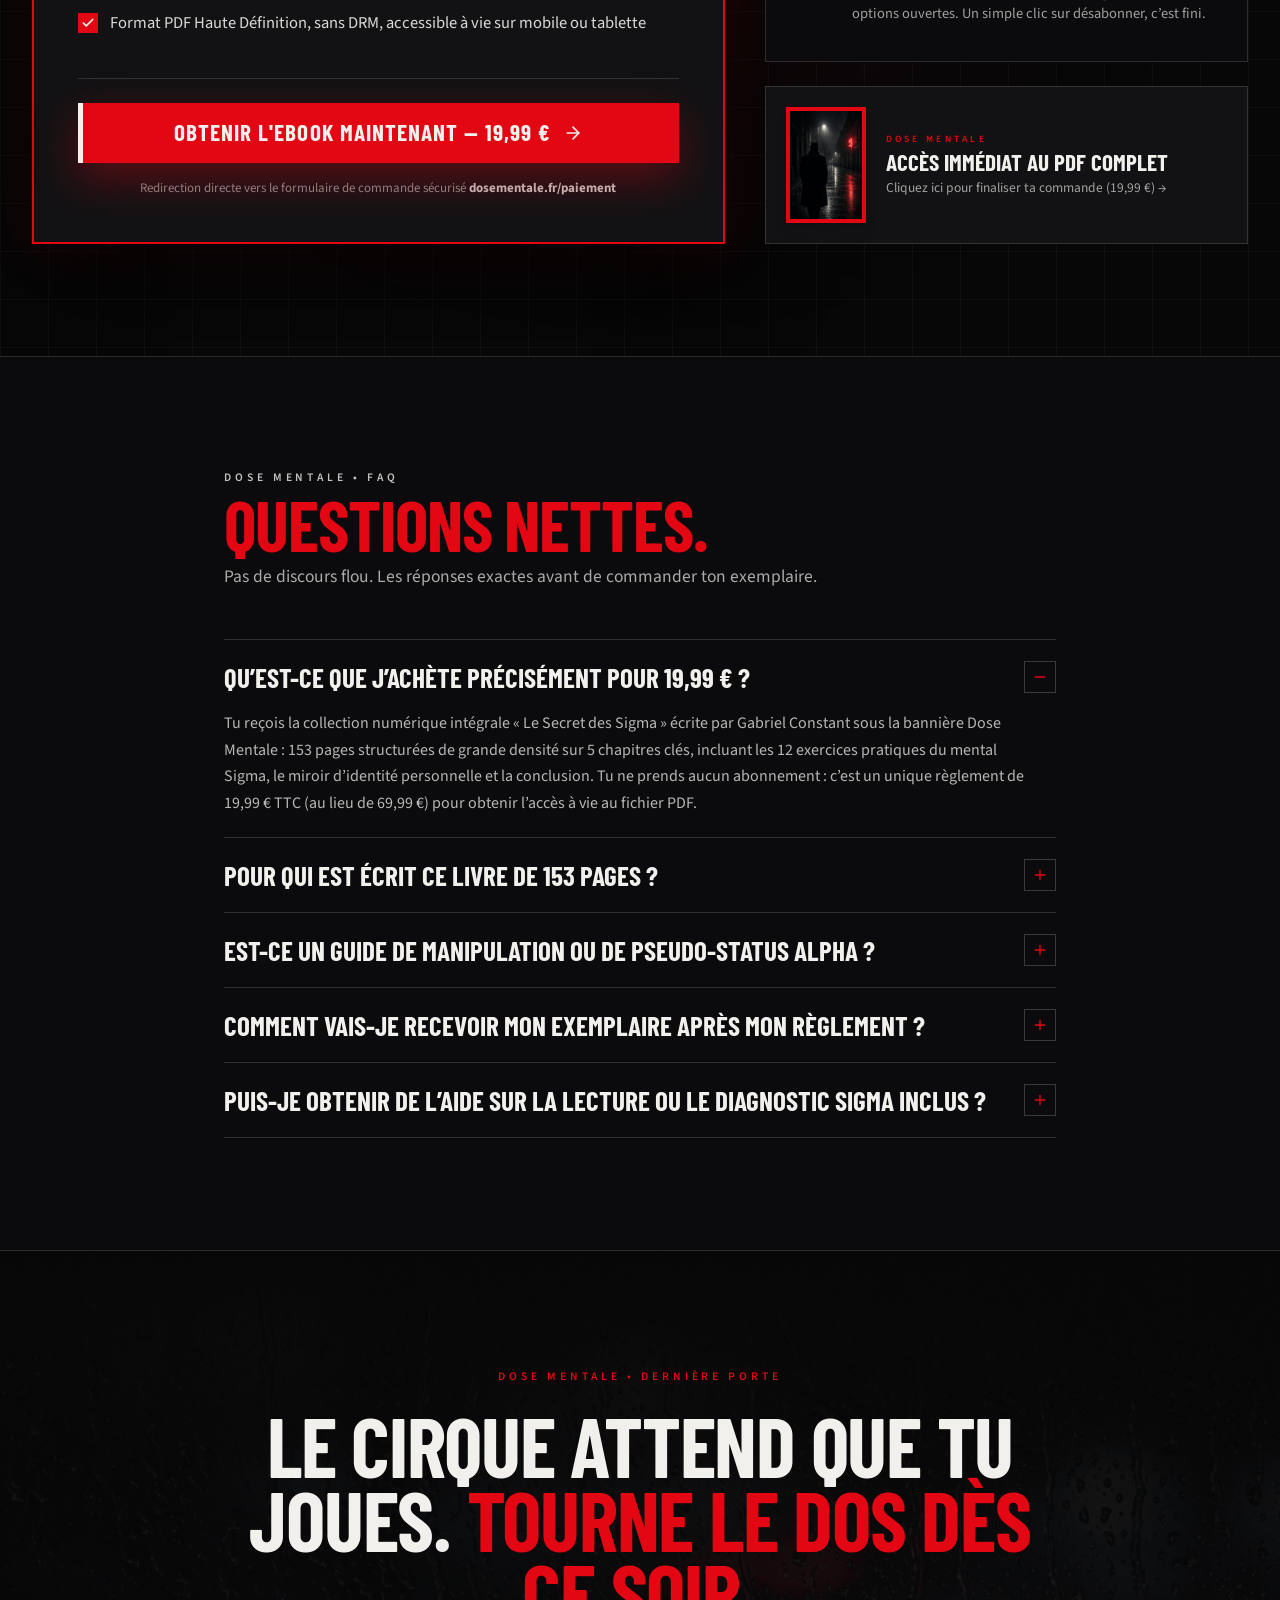
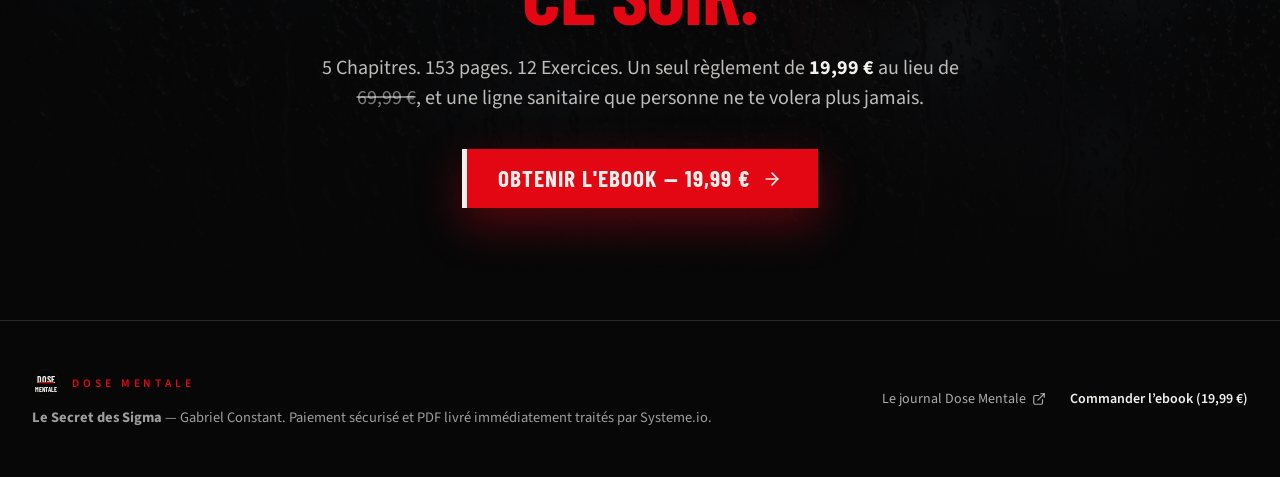
==== commit 9e0481ab: "Remet la page de vente du 21 octobre." ====
--- a/index.html
+++ b/index.html
@@ -1,287 +1,41 @@
-<!DOCTYPE html>
-<html lang="fr">
-<head>
-  <meta charset="utf-8">
-  <meta name="viewport" content="width=device-width, initial-scale=1">
-  <title>Le Secret des Sigma — Dose Mentale</title>
-  <meta name="description" content="Tu ne rentres pas dans les cases, ni dans la foule. Le Secret des Sigma, de Gabriel Constant. 170 pages. 19,99 € au lieu de 69,99 €.">
-  <link rel="canonical" href="https://ebook.dosementale.fr/">
-  <meta property="og:title" content="Le Secret des Sigma — Dose Mentale">
-  <meta property="og:description" content="Pas des étiquettes. Une grille. 19,99 € au lieu de 69,99 €.">
-  <meta property="og:image" content="https://ebook.dosementale.fr/assets/book.jpg">
-  <meta property="og:url" content="https://ebook.dosementale.fr/">
-  <meta property="og:type" content="website">
-  <meta name="twitter:card" content="summary_large_image">
-  <link rel="icon" href="assets/favicon.png">
-  <link rel="preconnect" href="https://fonts.googleapis.com">
-  <link rel="preconnect" href="https://fonts.gstatic.com" crossorigin>
-  <link href="https://fonts.googleapis.com/css2?family=Barlow+Condensed:wght@500;600;700&family=Outfit:wght@400;500;600&display=swap" rel="stylesheet">
-  <link rel="stylesheet" href="styles.css">
-  <script type="application/ld+json">
-  {"@context":"https://schema.org","@type":"Book","name":"Le Secret des Sigma","author":{"@type":"Person","name":"Gabriel Constant","url":"https://journal.dosementale.fr/gabriel-constant/"},"publisher":{"@type":"Organization","name":"Dose Mentale","email":"contact@dosementale.fr"},"inLanguage":"fr","numberOfPages":170,"bookFormat":"https://schema.org/EBook","image":"https://ebook.dosementale.fr/assets/book.jpg","offers":{"@type":"Offer","price":"19.99","priceCurrency":"EUR","url":"https://www.dosementale.fr/paiement","availability":"https://schema.org/InStock"}}
-  </script>
-</head>
-<body>
-  <div class="progress" aria-hidden="true"><span></span></div>
-  <header class="nav">
-    <a class="brand" href="#haut"><img src="assets/logo.png" alt="Dose Mentale"><b>DOSE MENTALE</b></a>
-    <nav class="nav-links" aria-label="Sections">
-      <a href="#lire">La grille</a>
-      <a href="#avis">Avis</a>
-      <a href="#offre">Offre</a>
-      <a href="https://journal.dosementale.fr/">Journal</a>
-    </nav>
-    <a class="btn nav-cta" href="https://www.dosementale.fr/paiement">19,99 €</a>
-    <button class="burger" type="button" aria-expanded="false" aria-label="Ouvrir le menu"><i></i></button>
-  </header>
-  <nav class="drawer" aria-hidden="true">
-    <a href="#livre">Le livre</a>
-    <a href="#miroir">Le miroir</a>
-    <a href="#lire">La grille</a>
-    <a href="#arme">L'arme</a>
-    <a href="#avis">Avis</a>
-    <a href="#critique">Critique</a>
-    <a href="#offre">Offre</a>
-    <a href="https://journal.dosementale.fr/">Le journal</a>
-    <a href="mailto:contact@dosementale.fr">contact@dosementale.fr</a>
-  </nav>
-
-  <main id="haut">
-    <section class="hero">
-      <div class="hero-media"></div>
-      <div class="hero-shade"></div>
-      <canvas class="drops" aria-hidden="true"></canvas>
-      <div class="wrap">
-        <p class="kicker">Dose <i>Mentale</i></p>
-        <h1>Tu ne rentres pas dans les cases <span class="red">ni dans la foule.</span></h1>
-        <p class="lede">Alors ce livre est pour toi.</p>
-        <div class="row">
-          <a class="btn" href="https://www.dosementale.fr/paiement">Télécharge ton exemplaire</a>
-          <a class="btn ghost" href="#lire">Voir la grille</a>
-        </div>
-      </div>
-    </section>
-
-    <section id="livre">
-      <div class="wrap product">
-        <img src="assets/book.jpg" alt="Mockup du livre Le Secret des Sigma, couverture rouge, rue sous la pluie">
-        <div>
-          <p class="kicker">Le Secret des Sigma · Gabriel Constant</p>
-          <h2>170 pages. <span class="red">Une progression.</span></h2>
-          <hr class="rule">
-          <p class="lede">Pas un PDF de théories. Une clé. Tu sors des attentes.</p>
-          <p class="note"><strong>19,99 €</strong> au lieu de <s>69,99 €</s><br>Le prix d'un repas. Pas le prix de ta chimie.</p>
-          <div class="row">
-            <a class="btn" href="https://www.dosementale.fr/paiement">Télécharge ton exemplaire</a>
-            <a class="btn ghost" href="https://www.dosementale.fr/ebook">Recevoir l'extrait</a>
-          </div>
-        </div>
-      </div>
-    </section>
-
-    <section id="fascinent">
-      <div class="wrap split">
-        <div class="lines">
-          <p class="kicker">Pourquoi</p>
-          <h2>Pourquoi les Sigma <span class="red">fascinent</span></h2>
-          <hr class="rule">
-          <p>Ils ne cherchent ni le pouvoir, ni l'approbation.</p>
-          <p>Ils vivent selon leurs règles.</p>
-          <p>Leur silence fait plus de bruit que n'importe quel discours.</p>
-          <p>Le Sigma attire parce qu'il est libre.</p>
-          <p>Cette liberté, tu peux l'incarner.</p>
-        </div>
-        <figure class="photo"><img src="assets/alley.jpg" alt="Ruelle de Paris sous la pluie, un réverbère, le pavé mouillé"></figure>
-      </div>
-    </section>
-
-    <section id="miroir">
-      <div class="wrap">
-        <p class="kicker">Où en es-tu, vraiment</p>
-        <h2 style="margin-bottom:1.4rem">Pas un test. <span class="red">Un miroir.</span></h2>
-        <div class="q" data-quiz></div>
-      </div>
-    </section>
-
-    <section id="lire">
-      <div class="wrap">
-        <p class="kicker">Ce que tu vas lire</p>
-        <h2>Pas des étiquettes. <span class="red">Une grille.</span></h2>
-        <hr class="rule">
-      </div>
-      <div class="wrap spread" style="margin-top:1.6rem">
-        <figure class="sticky-book"><img src="assets/open.jpg" alt="Le livre ouvert, page de titre Le Secret des Sigma"></figure>
-        <div>
-          <div class="index">
-            <button type="button" data-chapter class="is-on" aria-pressed="true"><span class="n">01</span><span><b>Qui est le Sigma</b><small>Aucune case ne le tient.</small></span></button>
-            <button type="button" data-chapter aria-pressed="false"><span class="n">02</span><span><b>Alpha. Bêta. Sigma.</b><small>Pourquoi il reste inclassable.</small></span></button>
-            <button type="button" data-chapter aria-pressed="false"><span class="n">03</span><span><b>L'esprit</b><small>Observation. La solitude comme levier.</small></span></button>
-            <button type="button" data-chapter aria-pressed="false"><span class="n">04</span><span><b>Les relations</b><small>Respect sans demande.</small></span></button>
-            <button type="button" data-chapter aria-pressed="false"><span class="n">05</span><span><b>Les forces cachées</b><small>Imprévisible.</small></span></button>
-            <button type="button" data-chapter aria-pressed="false"><span class="n">06</span><span><b>Appliquer</b><small>Le mental, appliqué.</small></span></button>
-            <button type="button" data-chapter aria-pressed="false"><span class="n">—</span><span><b>Conclusion</b><small>Les clés. Un plan. Pas une théorie de plus.</small></span></button>
-          </div>
-          <div class="detail fade" data-view>
-            <p class="kicker">01</p>
-            <p><strong>Qui est le Sigma.</strong> Aucune case ne le tient.</p>
-            <p>Origines. Pourquoi aucune étiquette ne tient.</p>
-          </div>
-        </div>
-      </div>
-    </section>
-
-    <section class="full" id="arme">
-      <div class="bg"></div>
-      <div class="shade"></div>
-      <div class="wrap">
-        <p class="kicker">Plus qu'un guide</p>
-        <h2>Une <span class="red">arme mentale</span></h2>
-        <p class="lede">Une clé. Tu sors des attentes.</p>
-        <h3 class="display" style="font-size:clamp(2.2rem,6vw,3.6rem);margin-top:1.4rem">Imagine-toi.</h3>
-        <ul class="imagine">
-          <li>Tu n'impressionnes plus personne.</li>
-          <li>Tu avances net.</li>
-          <li>On te respecte pour ce que tu es.</li>
-          <li>Tu redeviens incontrôlable.</li>
-        </ul>
-        <p>C'est ce que le livre pose dans tes mains.</p>
-      </div>
-    </section>
-
-    <section id="pourqui">
-      <div class="wrap two">
-        <div>
-          <p class="kicker">À qui ce livre</p>
-          <ul class="imagine">
-            <li>Tu refuses de vivre pour plaire.</li>
-            <li>Tu veux une indépendance qui ne plie pas.</li>
-            <li>Tu avances seul, même dans le chaos.</li>
-          </ul>
-        </div>
-        <div>
-          <p class="kicker">Pourquoi maintenant</p>
-          <h2 class="red" style="font-size:clamp(2.4rem,6vw,4rem)">Le bruit ne s'arrête pas.</h2>
-          <hr class="rule">
-          <p>Si tu joues leurs règles, tu restes dans leur pièce.</p>
-          <p>Le mental Sigma te rend imprenable.</p>
-          <p>Tu traces ta voie.</p>
-        </div>
-      </div>
-    </section>
-
-    <section id="avis">
-      <div class="wrap">
-        <p class="kicker">Dose Mentale</p>
-        <h2>Avis <span class="red">vérifiés</span></h2>
-        <div class="quotes" style="margin-top:1.6rem">
-          <article>
-            <div class="stars" aria-label="5 sur 5">★★★★★</div>
-            <div class="who">Marc · 34 ans</div>
-            <p>J'ai arrêté de répondre dans la seconde. Trois jours plus tard, le rapport de force avait déjà changé.</p>
-          </article>
-          <article>
-            <div class="stars" aria-label="5 sur 5">★★★★★</div>
-            <div class="who">Thomas · 29 ans</div>
-            <p>Pas un speech. Des leviers. Je l'ai lu en une nuit.</p>
-          </article>
-          <article>
-            <div class="stars" aria-label="5 sur 5">★★★★★</div>
-            <div class="who">Léa · 31 ans</div>
-            <p>Le silence de 3 secondes m'a coûté moins cher que toutes mes justifications.</p>
-          </article>
-        </div>
-      </div>
-    </section>
-
-    <section id="critique">
-      <div class="wrap split">
-        <div>
-          <p class="kicker">Gabriel Constant</p>
-          <h2>Critique</h2>
-          <hr class="rule">
-          <p>Loin des clichés et des mèmes viraux, Gabriel Constant déconstruit une rareté. Pas un fantasme de marginalité.</p>
-          <p>Une grille psychologique, philosophique et stratégique.</p>
-          <p>Musashi. Schopenhauer. Sun Tzu. Des clés pour une souveraineté mentale sans concession. Tableaux. Outils.</p>
-          <p class="kicker" style="margin-top:1.6rem">Le verdict</p>
-          <p class="verdict">Incisif.<br>Crédible.<br><span class="red">Émancipateur.</span></p>
-        </div>
-        <figure class="photo"><img src="assets/rain.jpg" alt="Pluie sur une vitre, la lune, une lueur rouge"></figure>
-      </div>
-    </section>
-
-    <section id="offre">
-      <div class="wrap offer">
-        <img src="assets/book.jpg" alt="Le Secret des Sigma, couverture">
-        <div>
-          <p class="kicker">Le prix d'un repas</p>
-          <p class="amount">19,99 €<s>69,99 €</s></p>
-          <p>Pas le prix de ta chimie. Livre numérique. Lecture juste après le paiement.</p>
-          <div class="row">
-            <a class="btn" href="https://www.dosementale.fr/paiement">Télécharge ton exemplaire</a>
-            <a class="btn ghost" href="https://www.dosementale.fr/ebook">Recevoir l'extrait</a>
-          </div>
-        </div>
-      </div>
-    </section>
-
-    <section id="questions">
-      <div class="wrap faq">
-        <p class="kicker">Questions nettes</p>
-        <h2>Avant <span class="red">de cliquer.</span></h2>
-        <div style="margin-top:1rem">
-          <button type="button" aria-expanded="false">Qu'est-ce que tu achètes exactement ?</button>
-          <div class="a">Le Secret des Sigma, le livre numérique de Gabriel Constant. 170 pages. Pas une formation. Pas un groupe. Pas un statut à afficher.</div>
-          <button type="button" aria-expanded="false">À qui s'adresse-t-il ?</button>
-          <div class="a">À toi si tu refuses de vivre pour plaire. Si tu veux une indépendance qui ne plie pas. Si tu avances seul, même dans le chaos.</div>
-          <button type="button" aria-expanded="false">Est-ce un guide de manipulation ?</button>
-          <div class="a">Non. Une grille. Pas des étiquettes. Pas un costume de plus.</div>
-          <button type="button" aria-expanded="false">Comment tu le reçois ?</button>
-          <div class="a">Juste après le paiement, sur Systeme.io. Tu télécharges. Tu lis. Tu appliques.</div>
-          <button type="button" aria-expanded="false">Pourquoi 19,99 €, et pas 69,99 € ?</button>
-          <div class="a">Le prix d'un repas. Pas le prix de ta chimie. Le prix tenu est 19,99 €.</div>
-          <button type="button" aria-expanded="false">Qui est Gabriel Constant ?</button>
-          <div class="a">Il écrit Dose Mentale. Il ne te donne pas un personnage. Il écrit pour que tu n'en adoptes pas un. <a href="https://journal.dosementale.fr/gabriel-constant/">Sa page</a>.</div>
-        </div>
-        <div class="lock">
-          <hr class="rule">
-          <p>Tes infos restent confidentielles.<br>Tu ne reçois que l'univers Sigma.<br>Tu sors en un clic.</p>
-          <strong>DOSE MENTALE</strong>
-          <span class="red">Le Secret des Sigma</span>
-        </div>
-      </div>
-    </section>
-
-    <section class="full street" id="action">
-      <div class="bg"></div>
-      <div class="shade"></div>
-      <div class="wrap">
-        <h2>Ne laisse pas ça partir. <span class="red">Passe à l'action.</span></h2>
-        <p class="lede">Télécharge. Lis. Applique.</p>
-        <div class="row">
-          <a class="btn" href="https://www.dosementale.fr/paiement">Télécharge ton exemplaire</a>
-          <a class="btn ghost" href="https://journal.dosementale.fr/">Le journal</a>
-        </div>
-      </div>
-    </section>
-  </main>
-
-  <footer>
-    <img src="assets/logo.png" alt="" width="56" height="56">
-    <div>Dose Mentale · Gabriel Constant</div>
-    <nav class="socials" aria-label="Réseaux">
-      <a href="https://journal.dosementale.fr/">Journal</a>
-      <a href="https://www.tiktok.com/@dose.mentale" rel="me noopener noreferrer">TikTok</a>
-      <a href="https://www.instagram.com/dosementale/" rel="me noopener noreferrer">Instagram</a>
-      <a href="https://www.youtube.com/@dosementalefr" rel="me noopener noreferrer">YouTube</a>
-      <a href="https://www.youtube.com/@%C3%89quilibreSto%C3%AFc" rel="me noopener noreferrer">Équilibre Stoïc</a>
-      <a href="https://www.facebook.com/dosementale" rel="me noopener noreferrer">Facebook</a>
-      <a href="mailto:contact@dosementale.fr">contact@dosementale.fr</a>
-    </nav>
-  </footer>
-  <div class="dock">
-    <div><b>19,99 €</b><s>69,99 €</s></div>
-    <a class="btn" href="https://www.dosementale.fr/paiement">Télécharge</a>
-  </div>
-  <script src="app.js"></script>
-</body>
+<!doctype html>
+<html lang="fr" class="scroll-smooth antialiased">
+  <head>
+    <meta charset="UTF-8" />
+    <meta name="viewport" content="width=device-width, initial-scale=1.0" />
+    <meta name="theme-color" content="#070708" />
+    <title>Le Secret des Sigma — Dose Mentale | Gabriel Constant (19,99 €)</title>
+    <meta
+      name="description"
+      content="Le Secret des Sigma — Penser, agir et réussir comme un Sigma, par Gabriel Constant (Dose Mentale). 5 Chapitres, 153 Pages, 12 Exercices pratiques. 19,99 € au lieu de 69,99 €."
+    />
+    <link rel="icon" href="[data-uri]" />
+    <link rel="preconnect" href="https://fonts.googleapis.com" />
+    <link rel="preconnect" href="https://fonts.gstatic.com" crossorigin />
+    <link
+      href="https://fonts.googleapis.com/css2?family=Barlow+Condensed:ital,wght@0,600;0,700;0,800;1,700&family=Source+Sans+3:ital,wght@0,400;0,500;0,600;0,700;1,400;1,600&display=swap"
+      rel="stylesheet"
+    />
+    <script type="module" crossorigin>(function(){const i=document.createElement("link").relList;if(i&&i.supports&&i.supports("modulepreload"))return;for(const r of document.querySelectorAll('link[rel="modulepreload"]'))s(r);new MutationObserver(r=>{for(const o of r)if(o.type==="childList")for(const d of o.addedNodes)d.tagName==="LINK"&&d.rel==="modulepreload"&&s(d)}).observe(document,{childList:!0,subtree:!0});function c(r){const o={};return r.integrity&&(o.integrity=r.integrity),r.referrerPolicy&&(o.referrerPolicy=r.referrerPolicy),r.crossOrigin==="use-credentials"?o.credentials="include":r.crossOrigin==="anonymous"?o.credentials="omit":o.credentials="same-origin",o}function s(r){if(r.ep)return;r.ep=!0;const o=c(r);fetch(r.href,o)}})();var Sr={exports:{}},Ul={};var l0;function Rj(){if(l0)return Ul;l0=1;var a=Symbol.for("react.transitional.element"),i=Symbol.for("react.fragment");function c(s,r,o){var d=null;if(o!==void 0&&(d=""+o),r.key!==void 0&&(d=""+r.key),"key"in r){o={};for(var m in r)m!=="key"&&(o[m]=r[m])}else o=r;return r=o.ref,{$$typeof:a,type:s,key:d,ref:r!==void 0?r:null,props:o}}return Ul.Fragment=i,Ul.jsx=c,Ul.jsxs=c,Ul}var c0;function Hj(){return c0||(c0=1,Sr.exports=Rj()),Sr.exports}var g=Hj(),br={exports:{}},dt={};var s0;function Gj(){if(s0)return dt;s0=1;var a=Symbol.for("react.transitional.element"),i=Symbol.for("react.portal"),c=Symbol.for("react.fragment"),s=Symbol.for("react.strict_mode"),r=Symbol.for("react.profiler"),o=Symbol.for("react.consumer"),d=Symbol.for("react.context"),m=Symbol.for("react.forward_ref"),y=Symbol.for("react.suspense"),f=Symbol.for("react.memo"),S=Symbol.for("react.lazy"),j=Symbol.for("react.activity"),x=Symbol.iterator;function K(q){return q===null||typeof q!="object"?null:(q=x&&q[x]||q["@@iterator"],typeof q=="function"?q:null)}var k={isMounted:function(){return!1},enqueueForceUpdate:function(){},enqueueReplaceState:function(){},enqueueSetState:function(){}},Q=Object.assign,G={};function v(q,R,I){this.props=q,this.context=R,this.refs=G,this.updater=I||k}v.prototype.isReactComponent={},v.prototype.setState=function(q,R){if(typeof q!="object"&&typeof q!="function"&&q!=null)throw Error("takes an object of state variables to update or a function which returns an object of state variables.");this.updater.enqueueSetState(this,q,R,"setState")},v.prototype.forceUpdate=function(q){this.updater.enqueueForceUpdate(this,q,"forceUpdate")};function L(){}L.prototype=v.prototype;function E(q,R,I){this.props=q,this.context=R,this.refs=G,this.updater=I||k}var Y=E.prototype=new L;Y.constructor=E,Q(Y,v.prototype),Y.isPureReactComponent=!0;var st=Array.isArray;function At(){}var F={H:null,A:null,T:null,S:null},P=Object.prototype.hasOwnProperty;function ut(q,R,I){var C=I.ref;return{$$typeof:a,type:q,key:R,ref:C!==void 0?C:null,props:I}}function pt(q,R){return ut(q.type,R,q.props)}function Ot(q){return typeof q=="object"&&q!==null&&q.$$typeof===a}function rt(q){var R={"=":"=0",":":"=2"};return"$"+q.replace(/[=:]/g,function(I){return R[I]})}var w=/\/+/g;function X(q,R){return typeof q=="object"&&q!==null&&q.key!=null?rt(""+q.key):R.toString(36)}function _(q){switch(q.status){case"fulfilled":return q.value;case"rejected":throw q.reason;default:switch(typeof q.status=="string"?q.then(At,At):(q.status="pending",q.then(function(R){q.status==="pending"&&(q.status="fulfilled",q.value=R)},function(R){q.status==="pending"&&(q.status="rejected",q.reason=R)})),q.status){case"fulfilled":return q.value;case"rejected":throw q.reason}}throw q}function O(q,R,I,C,at){var ot=typeof q;(ot==="undefined"||ot==="boolean")&&(q=null);var jt=!1;if(q===null)jt=!0;else switch(ot){case"bigint":case"string":case"number":jt=!0;break;case"object":switch(q.$$typeof){case a:case i:jt=!0;break;case S:return jt=q._init,O(jt(q._payload),R,I,C,at)}}if(jt)return at=at(q),jt=C===""?"."+X(q,0):C,st(at)?(I="",jt!=null&&(I=jt.replace(w,"$&/")+"/"),O(at,R,I,"",function(dn){return dn})):at!=null&&(Ot(at)&&(at=pt(at,I+(at.key==null||q&&q.key===at.key?"":(""+at.key).replace(w,"$&/")+"/")+jt)),R.push(at)),1;jt=0;var ee=C===""?".":C+":";if(st(q))for(var Gt=0;Gt<q.length;Gt++)C=q[Gt],ot=ee+X(C,Gt),jt+=O(C,R,I,ot,at);else if(Gt=K(q),typeof Gt=="function")for(q=Gt.call(q),Gt=0;!(C=q.next()).done;)C=C.value,ot=ee+X(C,Gt++),jt+=O(C,R,I,ot,at);else if(ot==="object"){if(typeof q.then=="function")return O(_(q),R,I,C,at);throw R=String(q),Error("Objects are not valid as a React child (found: "+(R==="[object Object]"?"object with keys {"+Object.keys(q).join(", ")+"}":R)+"). If you meant to render a collection of children, use an array instead.")}return jt}function W(q,R,I){if(q==null)return q;var C=[],at=0;return O(q,C,"","",function(ot){return R.call(I,ot,at++)}),C}function J(q){if(q._status===-1){var R=q._result;R=R(),R.then(function(I){(q._status===0||q._status===-1)&&(q._status=1,q._result=I)},function(I){(q._status===0||q._status===-1)&&(q._status=2,q._result=I)}),q._status===-1&&(q._status=0,q._result=R)}if(q._status===1)return q._result.default;throw q._result}var et=typeof reportError=="function"?reportError:function(q){if(typeof window=="object"&&typeof window.ErrorEvent=="function"){var R=new window.ErrorEvent("error",{bubbles:!0,cancelable:!0,message:typeof q=="object"&&q!==null&&typeof q.message=="string"?String(q.message):String(q),error:q});if(!window.dispatchEvent(R))return}else if(typeof process=="object"&&typeof process.emit=="function"){process.emit("uncaughtException",q);return}console.error(q)},lt={map:W,forEach:function(q,R,I){W(q,function(){R.apply(this,arguments)},I)},count:function(q){var R=0;return W(q,function(){R++}),R},toArray:function(q){return W(q,function(R){return R})||[]},only:function(q){if(!Ot(q))throw Error("React.Children.only expected to receive a single React element child.");return q}};return dt.Activity=j,dt.Children=lt,dt.Component=v,dt.Fragment=c,dt.Profiler=r,dt.PureComponent=E,dt.StrictMode=s,dt.Suspense=y,dt.__CLIENT_INTERNALS_DO_NOT_USE_OR_WARN_USERS_THEY_CANNOT_UPGRADE=F,dt.__COMPILER_RUNTIME={__proto__:null,c:function(q){return F.H.useMemoCache(q)}},dt.cache=function(q){return function(){return q.apply(null,arguments)}},dt.cacheSignal=function(){return null},dt.cloneElement=function(q,R,I){if(q==null)throw Error("The argument must be a React element, but you passed "+q+".");var C=Q({},q.props),at=q.key;if(R!=null)for(ot in R.key!==void 0&&(at=""+R.key),R)!P.call(R,ot)||ot==="key"||ot==="__self"||ot==="__source"||ot==="ref"&&R.ref===void 0||(C[ot]=R[ot]);var ot=arguments.length-2;if(ot===1)C.children=I;else if(1<ot){for(var jt=Array(ot),ee=0;ee<ot;ee++)jt[ee]=arguments[ee+2];C.children=jt}return ut(q.type,at,C)},dt.createContext=function(q){return q={$$typeof:d,_currentValue:q,_currentValue2:q,_threadCount:0,Provider:null,Consumer:null},q.Provider=q,q.Consumer={$$typeof:o,_context:q},q},dt.createElement=function(q,R,I){var C,at={},ot=null;if(R!=null)for(C in R.key!==void 0&&(ot=""+R.key),R)P.call(R,C)&&C!=="key"&&C!=="__self"&&C!=="__source"&&(at[C]=R[C]);var jt=arguments.length-2;if(jt===1)at.children=I;else if(1<jt){for(var ee=Array(jt),Gt=0;Gt<jt;Gt++)ee[Gt]=arguments[Gt+2];at.children=ee}if(q&&q.defaultProps)for(C in jt=q.defaultProps,jt)at[C]===void 0&&(at[C]=jt[C]);return ut(q,ot,at)},dt.createRef=function(){return{current:null}},dt.forwardRef=function(q){return{$$typeof:m,render:q}},dt.isValidElement=Ot,dt.lazy=function(q){return{$$typeof:S,_payload:{_status:-1,_result:q},_init:J}},dt.memo=function(q,R){return{$$typeof:f,type:q,compare:R===void 0?null:R}},dt.startTransition=function(q){var R=F.T,I={};F.T=I;try{var C=q(),at=F.S;at!==null&&at(I,C),typeof C=="object"&&C!==null&&typeof C.then=="function"&&C.then(At,et)}catch(ot){et(ot)}finally{R!==null&&I.types!==null&&(R.types=I.types),F.T=R}},dt.unstable_useCacheRefresh=function(){return F.H.useCacheRefresh()},dt.use=function(q){return F.H.use(q)},dt.useActionState=function(q,R,I){return F.H.useActionState(q,R,I)},dt.useCallback=function(q,R){return F.H.useCallback(q,R)},dt.useContext=function(q){return F.H.useContext(q)},dt.useDebugValue=function(){},dt.useDeferredValue=function(q,R){return F.H.useDeferredValue(q,R)},dt.useEffect=function(q,R){return F.H.useEffect(q,R)},dt.useEffectEvent=function(q){return F.H.useEffectEvent(q)},dt.useId=function(){return F.H.useId()},dt.useImperativeHandle=function(q,R,I){return F.H.useImperativeHandle(q,R,I)},dt.useInsertionEffect=function(q,R){return F.H.useInsertionEffect(q,R)},dt.useLayoutEffect=function(q,R){return F.H.useLayoutEffect(q,R)},dt.useMemo=function(q,R){return F.H.useMemo(q,R)},dt.useOptimistic=function(q,R){return F.H.useOptimistic(q,R)},dt.useReducer=function(q,R,I){return F.H.useReducer(q,R,I)},dt.useRef=function(q){return F.H.useRef(q)},dt.useState=function(q){return F.H.useState(q)},dt.useSyncExternalStore=function(q,R,I){return F.H.useSyncExternalStore(q,R,I)},dt.useTransition=function(){return F.H.useTransition()},dt.version="19.2.6",dt}var A0;function bo(){return A0||(A0=1,br.exports=Gj()),br.exports}var Z=bo(),jr={exports:{}},Kl={},xr={exports:{}},qr={};var u0;function Wj(){return u0||(u0=1,(function(a){function i(O,W){var J=O.length;O.push(W);t:for(;0<J;){var et=J-1>>>1,lt=O[et];if(0<r(lt,W))O[et]=W,O[J]=lt,J=et;else break t}}function c(O){return O.length===0?null:O[0]}function s(O){if(O.length===0)return null;var W=O[0],J=O.pop();if(J!==W){O[0]=J;t:for(var et=0,lt=O.length,q=lt>>>1;et<q;){var R=2*(et+1)-1,I=O[R],C=R+1,at=O[C];if(0>r(I,J))C<lt&&0>r(at,I)?(O[et]=at,O[C]=J,et=C):(O[et]=I,O[R]=J,et=R);else if(C<lt&&0>r(at,J))O[et]=at,O[C]=J,et=C;else break t}}return W}function r(O,W){var J=O.sortIndex-W.sortIndex;return J!==0?J:O.id-W.id}if(a.unstable_now=void 0,typeof performance=="object"&&typeof performance.now=="function"){var o=performance;a.unstable_now=function(){return o.now()}}else{var d=Date,m=d.now();a.unstable_now=function(){return d.now()-m}}var y=[],f=[],S=1,j=null,x=3,K=!1,k=!1,Q=!1,G=!1,v=typeof setTimeout=="function"?setTimeout:null,L=typeof clearTimeout=="function"?clearTimeout:null,E=typeof setImmediate<"u"?setImmediate:null;function Y(O){for(var W=c(f);W!==null;){if(W.callback===null)s(f);else if(W.startTime<=O)s(f),W.sortIndex=W.expirationTime,i(y,W);else break;W=c(f)}}function st(O){if(Q=!1,Y(O),!k)if(c(y)!==null)k=!0,At||(At=!0,rt());else{var W=c(f);W!==null&&_(st,W.startTime-O)}}var At=!1,F=-1,P=5,ut=-1;function pt(){return G?!0:!(a.unstable_now()-ut<P)}function Ot(){if(G=!1,At){var O=a.unstable_now();ut=O;var W=!0;try{t:{k=!1,Q&&(Q=!1,L(F),F=-1),K=!0;var J=x;try{e:{for(Y(O),j=c(y);j!==null&&!(j.expirationTime>O&&pt());){var et=j.callback;if(typeof et=="function"){j.callback=null,x=j.priorityLevel;var lt=et(j.expirationTime<=O);if(O=a.unstable_now(),typeof lt=="function"){j.callback=lt,Y(O),W=!0;break e}j===c(y)&&s(y),Y(O)}else s(y);j=c(y)}if(j!==null)W=!0;else{var q=c(f);q!==null&&_(st,q.startTime-O),W=!1}}break t}finally{j=null,x=J,K=!1}W=void 0}}finally{W?rt():At=!1}}}var rt;if(typeof E=="function")rt=function(){E(Ot)};else if(typeof MessageChannel<"u"){var w=new MessageChannel,X=w.port2;w.port1.onmessage=Ot,rt=function(){X.postMessage(null)}}else rt=function(){v(Ot,0)};function _(O,W){F=v(function(){O(a.unstable_now())},W)}a.unstable_IdlePriority=5,a.unstable_ImmediatePriority=1,a.unstable_LowPriority=4,a.unstable_NormalPriority=3,a.unstable_Profiling=null,a.unstable_UserBlockingPriority=2,a.unstable_cancelCallback=function(O){O.callback=null},a.unstable_forceFrameRate=function(O){0>O||125<O?console.error("forceFrameRate takes a positive int between 0 and 125, forcing frame rates higher than 125 fps is not supported"):P=0<O?Math.floor(1e3/O):5},a.unstable_getCurrentPriorityLevel=function(){return x},a.unstable_next=function(O){switch(x){case 1:case 2:case 3:var W=3;break;default:W=x}var J=x;x=W;try{return O()}finally{x=J}},a.unstable_requestPaint=function(){G=!0},a.unstable_runWithPriority=function(O,W){switch(O){case 1:case 2:case 3:case 4:case 5:break;default:O=3}var J=x;x=O;try{return W()}finally{x=J}},a.unstable_scheduleCallback=function(O,W,J){var et=a.unstable_now();switch(typeof J=="object"&&J!==null?(J=J.delay,J=typeof J=="number"&&0<J?et+J:et):J=et,O){case 1:var lt=-1;break;case 2:lt=250;break;case 5:lt=1073741823;break;case 4:lt=1e4;break;default:lt=5e3}return lt=J+lt,O={id:S++,callback:W,priorityLevel:O,startTime:J,expirationTime:lt,sortIndex:-1},J>et?(O.sortIndex=J,i(f,O),c(y)===null&&O===c(f)&&(Q?(L(F),F=-1):Q=!0,_(st,J-et))):(O.sortIndex=lt,i(y,O),k||K||(k=!0,At||(At=!0,rt()))),O},a.unstable_shouldYield=pt,a.unstable_wrapCallback=function(O){var W=x;return function(){var J=x;x=W;try{return O.apply(this,arguments)}finally{x=J}}}})(qr)),qr}var r0;function Qj(){return r0||(r0=1,xr.exports=Wj()),xr.exports}var hr={exports:{}},re={};var o0;function Mj(){if(o0)return re;o0=1;var a=bo();function i(y){var f="https://react.dev/errors/"+y;if(1<arguments.length){f+="?args[]="+encodeURIComponent(arguments[1]);for(var S=2;S<arguments.length;S++)f+="&args[]="+encodeURIComponent(arguments[S])}return"Minified React error #"+y+"; visit "+f+" for the full message or use the non-minified dev environment for full errors and additional helpful warnings."}function c(){}var s={d:{f:c,r:function(){throw Error(i(522))},D:c,C:c,L:c,m:c,X:c,S:c,M:c},p:0,findDOMNode:null},r=Symbol.for("react.portal");function o(y,f,S){var j=3<arguments.length&&arguments[3]!==void 0?arguments[3]:null;return{$$typeof:r,key:j==null?null:""+j,children:y,containerInfo:f,implementation:S}}var d=a.__CLIENT_INTERNALS_DO_NOT_USE_OR_WARN_USERS_THEY_CANNOT_UPGRADE;function m(y,f){if(y==="font")return"";if(typeof f=="string")return f==="use-credentials"?f:""}return re.__DOM_INTERNALS_DO_NOT_USE_OR_WARN_USERS_THEY_CANNOT_UPGRADE=s,re.createPortal=function(y,f){var S=2<arguments.length&&arguments[2]!==void 0?arguments[2]:null;if(!f||f.nodeType!==1&&f.nodeType!==9&&f.nodeType!==11)throw Error(i(299));return o(y,f,null,S)},re.flushSync=function(y){var f=d.T,S=s.p;try{if(d.T=null,s.p=2,y)return y()}finally{d.T=f,s.p=S,s.d.f()}},re.preconnect=function(y,f){typeof y=="string"&&(f?(f=f.crossOrigin,f=typeof f=="string"?f==="use-credentials"?f:"":void 0):f=null,s.d.C(y,f))},re.prefetchDNS=function(y){typeof y=="string"&&s.d.D(y)},re.preinit=function(y,f){if(typeof y=="string"&&f&&typeof f.as=="string"){var S=f.as,j=m(S,f.crossOrigin),x=typeof f.integrity=="string"?f.integrity:void 0,K=typeof f.fetchPriority=="string"?f.fetchPriority:void 0;S==="style"?s.d.S(y,typeof f.precedence=="string"?f.precedence:void 0,{crossOrigin:j,integrity:x,fetchPriority:K}):S==="script"&&s.d.X(y,{crossOrigin:j,integrity:x,fetchPriority:K,nonce:typeof f.nonce=="string"?f.nonce:void 0})}},re.preinitModule=function(y,f){if(typeof y=="string")if(typeof f=="object"&&f!==null){if(f.as==null||f.as==="script"){var S=m(f.as,f.crossOrigin);s.d.M(y,{crossOrigin:S,integrity:typeof f.integrity=="string"?f.integrity:void 0,nonce:typeof f.nonce=="string"?f.nonce:void 0})}}else f==null&&s.d.M(y)},re.preload=function(y,f){if(typeof y=="string"&&typeof f=="object"&&f!==null&&typeof f.as=="string"){var S=f.as,j=m(S,f.crossOrigin);s.d.L(y,S,{crossOrigin:j,integrity:typeof f.integrity=="string"?f.integrity:void 0,nonce:typeof f.nonce=="string"?f.nonce:void 0,type:typeof f.type=="string"?f.type:void 0,fetchPriority:typeof f.fetchPriority=="string"?f.fetchPriority:void 0,referrerPolicy:typeof f.referrerPolicy=="string"?f.referrerPolicy:void 0,imageSrcSet:typeof f.imageSrcSet=="string"?f.imageSrcSet:void 0,imageSizes:typeof f.imageSizes=="string"?f.imageSizes:void 0,media:typeof f.media=="string"?f.media:void 0})}},re.preloadModule=function(y,f){if(typeof y=="string")if(f){var S=m(f.as,f.crossOrigin);s.d.m(y,{as:typeof f.as=="string"&&f.as!=="script"?f.as:void 0,crossOrigin:S,integrity:typeof f.integrity=="string"?f.integrity:void 0})}else s.d.m(y)},re.requestFormReset=function(y){s.d.r(y)},re.unstable_batchedUpdates=function(y,f){return y(f)},re.useFormState=function(y,f,S){return d.H.useFormState(y,f,S)},re.useFormStatus=function(){return d.H.useHostTransitionStatus()},re.version="19.2.6",re}var d0;function Fj(){if(d0)return hr.exports;d0=1;function a(){if(!(typeof __REACT_DEVTOOLS_GLOBAL_HOOK__>"u"||typeof __REACT_DEVTOOLS_GLOBAL_HOOK__.checkDCE!="function"))try{__REACT_DEVTOOLS_GLOBAL_HOOK__.checkDCE(a)}catch(i){console.error(i)}}return a(),hr.exports=Mj(),hr.exports}var p0;function Dj(){if(p0)return Kl;p0=1;var a=Qj(),i=bo(),c=Fj();function s(t){var e="https://react.dev/errors/"+t;if(1<arguments.length){e+="?args[]="+encodeURIComponent(arguments[1]);for(var n=2;n<arguments.length;n++)e+="&args[]="+encodeURIComponent(arguments[n])}return"Minified React error #"+t+"; visit "+e+" for the full message or use the non-minified dev environment for full errors and additional helpful warnings."}function r(t){return!(!t||t.nodeType!==1&&t.nodeType!==9&&t.nodeType!==11)}function o(t){var e=t,n=t;if(t.alternate)for(;e.return;)e=e.return;else{t=e;do e=t,(e.flags&4098)!==0&&(n=e.return),t=e.return;while(t)}return e.tag===3?n:null}function d(t){if(t.tag===13){var e=t.memoizedState;if(e===null&&(t=t.alternate,t!==null&&(e=t.memoizedState)),e!==null)return e.dehydrated}return null}function m(t){if(t.tag===31){var e=t.memoizedState;if(e===null&&(t=t.alternate,t!==null&&(e=t.memoizedState)),e!==null)return e.dehydrated}return null}function y(t){if(o(t)!==t)throw Error(s(188))}function f(t){var e=t.alternate;if(!e){if(e=o(t),e===null)throw Error(s(188));return e!==t?null:t}for(var n=t,l=e;;){var A=n.return;if(A===null)break;var u=A.alternate;if(u===null){if(l=A.return,l!==null){n=l;continue}break}if(A.child===u.child){for(u=A.child;u;){if(u===n)return y(A),t;if(u===l)return y(A),e;u=u.sibling}throw Error(s(188))}if(n.return!==l.return)n=A,l=u;else{for(var p=!1,b=A.child;b;){if(b===n){p=!0,n=A,l=u;break}if(b===l){p=!0,l=A,n=u;break}b=b.sibling}if(!p){for(b=u.child;b;){if(b===n){p=!0,n=u,l=A;break}if(b===l){p=!0,l=u,n=A;break}b=b.sibling}if(!p)throw Error(s(189))}}if(n.alternate!==l)throw Error(s(190))}if(n.tag!==3)throw Error(s(188));return n.stateNode.current===n?t:e}function S(t){var e=t.tag;if(e===5||e===26||e===27||e===6)return t;for(t=t.child;t!==null;){if(e=S(t),e!==null)return e;t=t.sibling}return null}var j=Object.assign,x=Symbol.for("react.element"),K=Symbol.for("react.transitional.element"),k=Symbol.for("react.portal"),Q=Symbol.for("react.fragment"),G=Symbol.for("react.strict_mode"),v=Symbol.for("react.profiler"),L=Symbol.for("react.consumer"),E=Symbol.for("react.context"),Y=Symbol.for("react.forward_ref"),st=Symbol.for("react.suspense"),At=Symbol.for("react.suspense_list"),F=Symbol.for("react.memo"),P=Symbol.for("react.lazy"),ut=Symbol.for("react.activity"),pt=Symbol.for("react.memo_cache_sentinel"),Ot=Symbol.iterator;function rt(t){return t===null||typeof t!="object"?null:(t=Ot&&t[Ot]||t["@@iterator"],typeof t=="function"?t:null)}var w=Symbol.for("react.client.reference");function X(t){if(t==null)return null;if(typeof t=="function")return t.$$typeof===w?null:t.displayName||t.name||null;if(typeof t=="string")return t;switch(t){case Q:return"Fragment";case v:return"Profiler";case G:return"StrictMode";case st:return"Suspense";case At:return"SuspenseList";case ut:return"Activity"}if(typeof t=="object")switch(t.$$typeof){case k:return"Portal";case E:return t.displayName||"Context";case L:return(t._context.displayName||"Context")+".Consumer";case Y:var e=t.render;return t=t.displayName,t||(t=e.displayName||e.name||"",t=t!==""?"ForwardRef("+t+")":"ForwardRef"),t;case F:return e=t.displayName||null,e!==null?e:X(t.type)||"Memo";case P:e=t._payload,t=t._init;try{return X(t(e))}catch{}}return null}var _=Array.isArray,O=i.__CLIENT_INTERNALS_DO_NOT_USE_OR_WARN_USERS_THEY_CANNOT_UPGRADE,W=c.__DOM_INTERNALS_DO_NOT_USE_OR_WARN_USERS_THEY_CANNOT_UPGRADE,J={pending:!1,data:null,method:null,action:null},et=[],lt=-1;function q(t){return{current:t}}function R(t){0>lt||(t.current=et[lt],et[lt]=null,lt--)}function I(t,e){lt++,et[lt]=t.current,t.current=e}var C=q(null),at=q(null),ot=q(null),jt=q(null);function ee(t,e){switch(I(ot,e),I(at,t),I(C,null),e.nodeType){case 9:case 11:t=(t=e.documentElement)&&(t=t.namespaceURI)?Kf(t):0;break;default:if(t=e.tagName,e=e.namespaceURI)e=Kf(e),t=Bf(e,t);else switch(t){case"svg":t=1;break;case"math":t=2;break;default:t=0}}R(C),I(C,t)}function Gt(){R(C),R(at),R(ot)}function dn(t){t.memoizedState!==null&&I(jt,t);var e=C.current,n=Bf(e,t.type);e!==n&&(I(at,t),I(C,n))}function Et(t){at.current===t&&(R(C),R(at)),jt.current===t&&(R(jt),hl._currentValue=J)}var Gi,ad;function ra(t){if(Gi===void 0)try{throw Error()}catch(n){var e=n.stack.trim().match(/\n( *(at )?)/);Gi=e&&e[1]||"",ad=-1<n.stack.indexOf(`
+    at`)?" (<anonymous>)":-1<n.stack.indexOf("@")?"@unknown:0:0":""}return`
+`+Gi+t+ad}var eA=!1;function nA(t,e){if(!t||eA)return"";eA=!0;var n=Error.prepareStackTrace;Error.prepareStackTrace=void 0;try{var l={DetermineComponentFrameRoot:function(){try{if(e){var z=function(){throw Error()};if(Object.defineProperty(z.prototype,"props",{set:function(){throw Error()}}),typeof Reflect=="object"&&Reflect.construct){try{Reflect.construct(z,[])}catch(H){var T=H}Reflect.construct(t,[],z)}else{try{z.call()}catch(H){T=H}t.call(z.prototype)}}else{try{throw Error()}catch(H){T=H}(z=t())&&typeof z.catch=="function"&&z.catch(function(){})}}catch(H){if(H&&T&&typeof H.stack=="string")return[H.stack,T.stack]}return[null,null]}};l.DetermineComponentFrameRoot.displayName="DetermineComponentFrameRoot";var A=Object.getOwnPropertyDescriptor(l.DetermineComponentFrameRoot,"name");A&&A.configurable&&Object.defineProperty(l.DetermineComponentFrameRoot,"name",{value:"DetermineComponentFrameRoot"});var u=l.DetermineComponentFrameRoot(),p=u[0],b=u[1];if(p&&b){var h=p.split(`
+`),N=b.split(`
+`);for(A=l=0;l<h.length&&!h[l].includes("DetermineComponentFrameRoot");)l++;for(;A<N.length&&!N[A].includes("DetermineComponentFrameRoot");)A++;if(l===h.length||A===N.length)for(l=h.length-1,A=N.length-1;1<=l&&0<=A&&h[l]!==N[A];)A--;for(;1<=l&&0<=A;l--,A--)if(h[l]!==N[A]){if(l!==1||A!==1)do if(l--,A--,0>A||h[l]!==N[A]){var M=`
+`+h[l].replace(" at new "," at ");return t.displayName&&M.includes("<anonymous>")&&(M=M.replace("<anonymous>",t.displayName)),M}while(1<=l&&0<=A);break}}}finally{eA=!1,Error.prepareStackTrace=n}return(n=t?t.displayName||t.name:"")?ra(n):""}function u1(t,e){switch(t.tag){case 26:case 27:case 5:return ra(t.type);case 16:return ra("Lazy");case 13:return t.child!==e&&e!==null?ra("Suspense Fallback"):ra("Suspense");case 19:return ra("SuspenseList");case 0:case 15:return nA(t.type,!1);case 11:return nA(t.type.render,!1);case 1:return nA(t.type,!0);case 31:return ra("Activity");default:return""}}function id(t){try{var e="",n=null;do e+=u1(t,n),n=t,t=t.return;while(t);return e}catch(l){return`
+Error generating stack: `+l.message+`
+`+l.stack}}var aA=Object.prototype.hasOwnProperty,iA=a.unstable_scheduleCallback,lA=a.unstable_cancelCallback,r1=a.unstable_shouldYield,o1=a.unstable_requestPaint,xe=a.unstable_now,d1=a.unstable_getCurrentPriorityLevel,ld=a.unstable_ImmediatePriority,cd=a.unstable_UserBlockingPriority,tc=a.unstable_NormalPriority,p1=a.unstable_LowPriority,sd=a.unstable_IdlePriority,m1=a.log,f1=a.unstable_setDisableYieldValue,Wi=null,qe=null;function Wn(t){if(typeof m1=="function"&&f1(t),qe&&typeof qe.setStrictMode=="function")try{qe.setStrictMode(Wi,t)}catch{}}var he=Math.clz32?Math.clz32:S1,g1=Math.log,y1=Math.LN2;function S1(t){return t>>>=0,t===0?32:31-(g1(t)/y1|0)|0}var ec=256,nc=262144,ac=4194304;function oa(t){var e=t&42;if(e!==0)return e;switch(t&-t){case 1:return 1;case 2:return 2;case 4:return 4;case 8:return 8;case 16:return 16;case 32:return 32;case 64:return 64;case 128:return 128;case 256:case 512:case 1024:case 2048:case 4096:case 8192:case 16384:case 32768:case 65536:case 131072:return t&261888;case 262144:case 524288:case 1048576:case 2097152:return t&3932160;case 4194304:case 8388608:case 16777216:case 33554432:return t&62914560;case 67108864:return 67108864;case 134217728:return 134217728;case 268435456:return 268435456;case 536870912:return 536870912;case 1073741824:return 0;default:return t}}function ic(t,e,n){var l=t.pendingLanes;if(l===0)return 0;var A=0,u=t.suspendedLanes,p=t.pingedLanes;t=t.warmLanes;var b=l&134217727;return b!==0?(l=b&~u,l!==0?A=oa(l):(p&=b,p!==0?A=oa(p):n||(n=b&~t,n!==0&&(A=oa(n))))):(b=l&~u,b!==0?A=oa(b):p!==0?A=oa(p):n||(n=l&~t,n!==0&&(A=oa(n)))),A===0?0:e!==0&&e!==A&&(e&u)===0&&(u=A&-A,n=e&-e,u>=n||u===32&&(n&4194048)!==0)?e:A}function Qi(t,e){return(t.pendingLanes&~(t.suspendedLanes&~t.pingedLanes)&e)===0}function b1(t,e){switch(t){case 1:case 2:case 4:case 8:case 64:return e+250;case 16:case 32:case 128:case 256:case 512:case 1024:case 2048:case 4096:case 8192:case 16384:case 32768:case 65536:case 131072:case 262144:case 524288:case 1048576:case 2097152:return e+5e3;case 4194304:case 8388608:case 16777216:case 33554432:return-1;case 67108864:case 134217728:case 268435456:case 536870912:case 1073741824:return-1;default:return-1}}function Ad(){var t=ac;return ac<<=1,(ac&62914560)===0&&(ac=4194304),t}function cA(t){for(var e=[],n=0;31>n;n++)e.push(t);return e}function Mi(t,e){t.pendingLanes|=e,e!==268435456&&(t.suspendedLanes=0,t.pingedLanes=0,t.warmLanes=0)}function j1(t,e,n,l,A,u){var p=t.pendingLanes;t.pendingLanes=n,t.suspendedLanes=0,t.pingedLanes=0,t.warmLanes=0,t.expiredLanes&=n,t.entangledLanes&=n,t.errorRecoveryDisabledLanes&=n,t.shellSuspendCounter=0;var b=t.entanglements,h=t.expirationTimes,N=t.hiddenUpdates;for(n=p&~n;0<n;){var M=31-he(n),z=1<<M;b[M]=0,h[M]=-1;var T=N[M];if(T!==null)for(N[M]=null,M=0;M<T.length;M++){var H=T[M];H!==null&&(H.lane&=-536870913)}n&=~z}l!==0&&ud(t,l,0),u!==0&&A===0&&t.tag!==0&&(t.suspendedLanes|=u&~(p&~e))}function ud(t,e,n){t.pendingLanes|=e,t.suspendedLanes&=~e;var l=31-he(e);t.entangledLanes|=e,t.entanglements[l]=t.entanglements[l]|1073741824|n&261930}function rd(t,e){var n=t.entangledLanes|=e;for(t=t.entanglements;n;){var l=31-he(n),A=1<<l;A&e|t[l]&e&&(t[l]|=e),n&=~A}}function od(t,e){var n=e&-e;return n=(n&42)!==0?1:sA(n),(n&(t.suspendedLanes|e))!==0?0:n}function sA(t){switch(t){case 2:t=1;break;case 8:t=4;break;case 32:t=16;break;case 256:case 512:case 1024:case 2048:case 4096:case 8192:case 16384:case 32768:case 65536:case 131072:case 262144:case 524288:case 1048576:case 2097152:case 4194304:case 8388608:case 16777216:case 33554432:t=128;break;case 268435456:t=134217728;break;default:t=0}return t}function AA(t){return t&=-t,2<t?8<t?(t&134217727)!==0?32:268435456:8:2}function dd(){var t=W.p;return t!==0?t:(t=window.event,t===void 0?32:_f(t.type))}function pd(t,e){var n=W.p;try{return W.p=t,e()}finally{W.p=n}}var Qn=Math.random().toString(36).slice(2),ie="__reactFiber$"+Qn,me="__reactProps$"+Qn,Fa="__reactContainer$"+Qn,uA="__reactEvents$"+Qn,x1="__reactListeners$"+Qn,q1="__reactHandles$"+Qn,md="__reactResources$"+Qn,Fi="__reactMarker$"+Qn;function rA(t){delete t[ie],delete t[me],delete t[uA],delete t[x1],delete t[q1]}function Da(t){var e=t[ie];if(e)return e;for(var n=t.parentNode;n;){if(e=n[Fa]||n[ie]){if(n=e.alternate,e.child!==null||n!==null&&n.child!==null)for(t=Qf(t);t!==null;){if(n=t[ie])return n;t=Qf(t)}return e}t=n,n=t.parentNode}return null}function za(t){if(t=t[ie]||t[Fa]){var e=t.tag;if(e===5||e===6||e===13||e===31||e===26||e===27||e===3)return t}return null}function Di(t){var e=t.tag;if(e===5||e===26||e===27||e===6)return t.stateNode;throw Error(s(33))}function Ia(t){var e=t[md];return e||(e=t[md]={hoistableStyles:new Map,hoistableScripts:new Map}),e}function ne(t){t[Fi]=!0}var fd=new Set,gd={};function da(t,e){Za(t,e),Za(t+"Capture",e)}function Za(t,e){for(gd[t]=e,t=0;t<e.length;t++)fd.add(e[t])}var h1=RegExp("^[:A-Z_a-z\\u00C0-\\u00D6\\u00D8-\\u00F6\\u00F8-\\u02FF\\u0370-\\u037D\\u037F-\\u1FFF\\u200C-\\u200D\\u2070-\\u218F\\u2C00-\\u2FEF\\u3001-\\uD7FF\\uF900-\\uFDCF\\uFDF0-\\uFFFD][:A-Z_a-z\\u00C0-\\u00D6\\u00D8-\\u00F6\\u00F8-\\u02FF\\u0370-\\u037D\\u037F-\\u1FFF\\u200C-\\u200D\\u2070-\\u218F\\u2C00-\\u2FEF\\u3001-\\uD7FF\\uF900-\\uFDCF\\uFDF0-\\uFFFD\\-.0-9\\u00B7\\u0300-\\u036F\\u203F-\\u2040]*$"),yd={},Sd={};function V1(t){return aA.call(Sd,t)?!0:aA.call(yd,t)?!1:h1.test(t)?Sd[t]=!0:(yd[t]=!0,!1)}function lc(t,e,n){if(V1(e))if(n===null)t.removeAttribute(e);else{switch(typeof n){case"undefined":case"function":case"symbol":t.removeAttribute(e);return;case"boolean":var l=e.toLowerCase().slice(0,5);if(l!=="data-"&&l!=="aria-"){t.removeAttribute(e);return}}t.setAttribute(e,""+n)}}function cc(t,e,n){if(n===null)t.removeAttribute(e);else{switch(typeof n){case"undefined":case"function":case"symbol":case"boolean":t.removeAttribute(e);return}t.setAttribute(e,""+n)}}function pn(t,e,n,l){if(l===null)t.removeAttribute(n);else{switch(typeof l){case"undefined":case"function":case"symbol":case"boolean":t.removeAttribute(n);return}t.setAttributeNS(e,n,""+l)}}function We(t){switch(typeof t){case"bigint":case"boolean":case"number":case"string":case"undefined":return t;case"object":return t;default:return""}}function bd(t){var e=t.type;return(t=t.nodeName)&&t.toLowerCase()==="input"&&(e==="checkbox"||e==="radio")}function O1(t,e,n){var l=Object.getOwnPropertyDescriptor(t.constructor.prototype,e);if(!t.hasOwnProperty(e)&&typeof l<"u"&&typeof l.get=="function"&&typeof l.set=="function"){var A=l.get,u=l.set;return Object.defineProperty(t,e,{configurable:!0,get:function(){return A.call(this)},set:function(p){n=""+p,u.call(this,p)}}),Object.defineProperty(t,e,{enumerable:l.enumerable}),{getValue:function(){return n},setValue:function(p){n=""+p},stopTracking:function(){t._valueTracker=null,delete t[e]}}}}function oA(t){if(!t._valueTracker){var e=bd(t)?"checked":"value";t._valueTracker=O1(t,e,""+t[e])}}function jd(t){if(!t)return!1;var e=t._valueTracker;if(!e)return!0;var n=e.getValue(),l="";return t&&(l=bd(t)?t.checked?"true":"false":t.value),t=l,t!==n?(e.setValue(t),!0):!1}function sc(t){if(t=t||(typeof document<"u"?document:void 0),typeof t>"u")return null;try{return t.activeElement||t.body}catch{return t.body}}var k1=/[\n"\\]/g;function Qe(t){return t.replace(k1,function(e){return"\\"+e.charCodeAt(0).toString(16)+" "})}function dA(t,e,n,l,A,u,p,b){t.name="",p!=null&&typeof p!="function"&&typeof p!="symbol"&&typeof p!="boolean"?t.type=p:t.removeAttribute("type"),e!=null?p==="number"?(e===0&&t.value===""||t.value!=e)&&(t.value=""+We(e)):t.value!==""+We(e)&&(t.value=""+We(e)):p!=="submit"&&p!=="reset"||t.removeAttribute("value"),e!=null?pA(t,p,We(e)):n!=null?pA(t,p,We(n)):l!=null&&t.removeAttribute("value"),A==null&&u!=null&&(t.defaultChecked=!!u),A!=null&&(t.checked=A&&typeof A!="function"&&typeof A!="symbol"),b!=null&&typeof b!="function"&&typeof b!="symbol"&&typeof b!="boolean"?t.name=""+We(b):t.removeAttribute("name")}function xd(t,e,n,l,A,u,p,b){if(u!=null&&typeof u!="function"&&typeof u!="symbol"&&typeof u!="boolean"&&(t.type=u),e!=null||n!=null){if(!(u!=="submit"&&u!=="reset"||e!=null)){oA(t);return}n=n!=null?""+We(n):"",e=e!=null?""+We(e):n,b||e===t.value||(t.value=e),t.defaultValue=e}l=l??A,l=typeof l!="function"&&typeof l!="symbol"&&!!l,t.checked=b?t.checked:!!l,t.defaultChecked=!!l,p!=null&&typeof p!="function"&&typeof p!="symbol"&&typeof p!="boolean"&&(t.name=p),oA(t)}function pA(t,e,n){e==="number"&&sc(t.ownerDocument)===t||t.defaultValue===""+n||(t.defaultValue=""+n)}function Ca(t,e,n,l){if(t=t.options,e){e={};for(var A=0;A<n.length;A++)e["$"+n[A]]=!0;for(n=0;n<t.length;n++)A=e.hasOwnProperty("$"+t[n].value),t[n].selected!==A&&(t[n].selected=A),A&&l&&(t[n].defaultSelected=!0)}else{for(n=""+We(n),e=null,A=0;A<t.length;A++){if(t[A].value===n){t[A].selected=!0,l&&(t[A].defaultSelected=!0);return}e!==null||t[A].disabled||(e=t[A])}e!==null&&(e.selected=!0)}}function qd(t,e,n){if(e!=null&&(e=""+We(e),e!==t.value&&(t.value=e),n==null)){t.defaultValue!==e&&(t.defaultValue=e);return}t.defaultValue=n!=null?""+We(n):""}function hd(t,e,n,l){if(e==null){if(l!=null){if(n!=null)throw Error(s(92));if(_(l)){if(1<l.length)throw Error(s(93));l=l[0]}n=l}n==null&&(n=""),e=n}n=We(e),t.defaultValue=n,l=t.textContent,l===n&&l!==""&&l!==null&&(t.value=l),oA(t)}function La(t,e){if(e){var n=t.firstChild;if(n&&n===t.lastChild&&n.nodeType===3){n.nodeValue=e;return}}t.textContent=e}var U1=new Set("animationIterationCount aspectRatio borderImageOutset borderImageSlice borderImageWidth boxFlex boxFlexGroup boxOrdinalGroup columnCount columns flex flexGrow flexPositive flexShrink flexNegative flexOrder gridArea gridRow gridRowEnd gridRowSpan gridRowStart gridColumn gridColumnEnd gridColumnSpan gridColumnStart fontWeight lineClamp lineHeight opacity order orphans scale tabSize widows zIndex zoom fillOpacity floodOpacity stopOpacity strokeDasharray strokeDashoffset strokeMiterlimit strokeOpacity strokeWidth MozAnimationIterationCount MozBoxFlex MozBoxFlexGroup MozLineClamp msAnimationIterationCount msFlex msZoom msFlexGrow msFlexNegative msFlexOrder msFlexPositive msFlexShrink msGridColumn msGridColumnSpan msGridRow msGridRowSpan WebkitAnimationIterationCount WebkitBoxFlex WebKitBoxFlexGroup WebkitBoxOrdinalGroup WebkitColumnCount WebkitColumns WebkitFlex WebkitFlexGrow WebkitFlexPositive WebkitFlexShrink WebkitLineClamp".split(" "));function Vd(t,e,n){var l=e.indexOf("--")===0;n==null||typeof n=="boolean"||n===""?l?t.setProperty(e,""):e==="float"?t.cssFloat="":t[e]="":l?t.setProperty(e,n):typeof n!="number"||n===0||U1.has(e)?e==="float"?t.cssFloat=n:t[e]=(""+n).trim():t[e]=n+"px"}function Od(t,e,n){if(e!=null&&typeof e!="object")throw Error(s(62));if(t=t.style,n!=null){for(var l in n)!n.hasOwnProperty(l)||e!=null&&e.hasOwnProperty(l)||(l.indexOf("--")===0?t.setProperty(l,""):l==="float"?t.cssFloat="":t[l]="");for(var A in e)l=e[A],e.hasOwnProperty(A)&&n[A]!==l&&Vd(t,A,l)}else for(var u in e)e.hasOwnProperty(u)&&Vd(t,u,e[u])}function mA(t){if(t.indexOf("-")===-1)return!1;switch(t){case"annotation-xml":case"color-profile":case"font-face":case"font-face-src":case"font-face-uri":case"font-face-format":case"font-face-name":case"missing-glyph":return!1;default:return!0}}var K1=new Map([["acceptCharset","accept-charset"],["htmlFor","for"],["httpEquiv","http-equiv"],["crossOrigin","crossorigin"],["accentHeight","accent-height"],["alignmentBaseline","alignment-baseline"],["arabicForm","arabic-form"],["baselineShift","baseline-shift"],["capHeight","cap-height"],["clipPath","clip-path"],["clipRule","clip-rule"],["colorInterpolation","color-interpolation"],["colorInterpolationFilters","color-interpolation-filters"],["colorProfile","color-profile"],["colorRendering","color-rendering"],["dominantBaseline","dominant-baseline"],["enableBackground","enable-background"],["fillOpacity","fill-opacity"],["fillRule","fill-rule"],["floodColor","flood-color"],["floodOpacity","flood-opacity"],["fontFamily","font-family"],["fontSize","font-size"],["fontSizeAdjust","font-size-adjust"],["fontStretch","font-stretch"],["fontStyle","font-style"],["fontVariant","font-variant"],["fontWeight","font-weight"],["glyphName","glyph-name"],["glyphOrientationHorizontal","glyph-orientation-horizontal"],["glyphOrientationVertical","glyph-orientation-vertical"],["horizAdvX","horiz-adv-x"],["horizOriginX","horiz-origin-x"],["imageRendering","image-rendering"],["letterSpacing","letter-spacing"],["lightingColor","lighting-color"],["markerEnd","marker-end"],["markerMid","marker-mid"],["markerStart","marker-start"],["overlinePosition","overline-position"],["overlineThickness","overline-thickness"],["paintOrder","paint-order"],["panose-1","panose-1"],["pointerEvents","pointer-events"],["renderingIntent","rendering-intent"],["shapeRendering","shape-rendering"],["stopColor","stop-color"],["stopOpacity","stop-opacity"],["strikethroughPosition","strikethrough-position"],["strikethroughThickness","strikethrough-thickness"],["strokeDasharray","stroke-dasharray"],["strokeDashoffset","stroke-dashoffset"],["strokeLinecap","stroke-linecap"],["strokeLinejoin","stroke-linejoin"],["strokeMiterlimit","stroke-miterlimit"],["strokeOpacity","stroke-opacity"],["strokeWidth","stroke-width"],["textAnchor","text-anchor"],["textDecoration","text-decoration"],["textRendering","text-rendering"],["transformOrigin","transform-origin"],["underlinePosition","underline-position"],["underlineThickness","underline-thickness"],["unicodeBidi","unicode-bidi"],["unicodeRange","unicode-range"],["unitsPerEm","units-per-em"],["vAlphabetic","v-alphabetic"],["vHanging","v-hanging"],["vIdeographic","v-ideographic"],["vMathematical","v-mathematical"],["vectorEffect","vector-effect"],["vertAdvY","vert-adv-y"],["vertOriginX","vert-origin-x"],["vertOriginY","vert-origin-y"],["wordSpacing","word-spacing"],["writingMode","writing-mode"],["xmlnsXlink","xmlns:xlink"],["xHeight","x-height"]]),B1=/^[\u0000-\u001F ]*j[\r\n\t]*a[\r\n\t]*v[\r\n\t]*a[\r\n\t]*s[\r\n\t]*c[\r\n\t]*r[\r\n\t]*i[\r\n\t]*p[\r\n\t]*t[\r\n\t]*:/i;function Ac(t){return B1.test(""+t)?"javascript:throw new Error('React has blocked a javascript: URL as a security precaution.')":t}function mn(){}var fA=null;function gA(t){return t=t.target||t.srcElement||window,t.correspondingUseElement&&(t=t.correspondingUseElement),t.nodeType===3?t.parentNode:t}var Ja=null,va=null;function kd(t){var e=za(t);if(e&&(t=e.stateNode)){var n=t[me]||null;t:switch(t=e.stateNode,e.type){case"input":if(dA(t,n.value,n.defaultValue,n.defaultValue,n.checked,n.defaultChecked,n.type,n.name),e=n.name,n.type==="radio"&&e!=null){for(n=t;n.parentNode;)n=n.parentNode;for(n=n.querySelectorAll('input[name="'+Qe(""+e)+'"][type="radio"]'),e=0;e<n.length;e++){var l=n[e];if(l!==t&&l.form===t.form){var A=l[me]||null;if(!A)throw Error(s(90));dA(l,A.value,A.defaultValue,A.defaultValue,A.checked,A.defaultChecked,A.type,A.name)}}for(e=0;e<n.length;e++)l=n[e],l.form===t.form&&jd(l)}break t;case"textarea":qd(t,n.value,n.defaultValue);break t;case"select":e=n.value,e!=null&&Ca(t,!!n.multiple,e,!1)}}}var yA=!1;function Ud(t,e,n){if(yA)return t(e,n);yA=!0;try{var l=t(e);return l}finally{if(yA=!1,(Ja!==null||va!==null)&&(Xc(),Ja&&(e=Ja,t=va,va=Ja=null,kd(e),t)))for(e=0;e<t.length;e++)kd(t[e])}}function zi(t,e){var n=t.stateNode;if(n===null)return null;var l=n[me]||null;if(l===null)return null;n=l[e];t:switch(e){case"onClick":case"onClickCapture":case"onDoubleClick":case"onDoubleClickCapture":case"onMouseDown":case"onMouseDownCapture":case"onMouseMove":case"onMouseMoveCapture":case"onMouseUp":case"onMouseUpCapture":case"onMouseEnter":(l=!l.disabled)||(t=t.type,l=!(t==="button"||t==="input"||t==="select"||t==="textarea")),t=!l;break t;default:t=!1}if(t)return null;if(n&&typeof n!="function")throw Error(s(231,e,typeof n));return n}var fn=!(typeof window>"u"||typeof window.document>"u"||typeof window.document.createElement>"u"),SA=!1;if(fn)try{var Ii={};Object.defineProperty(Ii,"passive",{get:function(){SA=!0}}),window.addEventListener("test",Ii,Ii),window.removeEventListener("test",Ii,Ii)}catch{SA=!1}var Mn=null,bA=null,uc=null;function Kd(){if(uc)return uc;var t,e=bA,n=e.length,l,A="value"in Mn?Mn.value:Mn.textContent,u=A.length;for(t=0;t<n&&e[t]===A[t];t++);var p=n-t;for(l=1;l<=p&&e[n-l]===A[u-l];l++);return uc=A.slice(t,1<l?1-l:void 0)}function rc(t){var e=t.keyCode;return"charCode"in t?(t=t.charCode,t===0&&e===13&&(t=13)):t=e,t===10&&(t=13),32<=t||t===13?t:0}function oc(){return!0}function Bd(){return!1}function fe(t){function e(n,l,A,u,p){this._reactName=n,this._targetInst=A,this.type=l,this.nativeEvent=u,this.target=p,this.currentTarget=null;for(var b in t)t.hasOwnProperty(b)&&(n=t[b],this[b]=n?n(u):u[b]);return this.isDefaultPrevented=(u.defaultPrevented!=null?u.defaultPrevented:u.returnValue===!1)?oc:Bd,this.isPropagationStopped=Bd,this}return j(e.prototype,{preventDefault:function(){this.defaultPrevented=!0;var n=this.nativeEvent;n&&(n.preventDefault?n.preventDefault():typeof n.returnValue!="unknown"&&(n.returnValue=!1),this.isDefaultPrevented=oc)},stopPropagation:function(){var n=this.nativeEvent;n&&(n.stopPropagation?n.stopPropagation():typeof n.cancelBubble!="unknown"&&(n.cancelBubble=!0),this.isPropagationStopped=oc)},persist:function(){},isPersistent:oc}),e}var pa={eventPhase:0,bubbles:0,cancelable:0,timeStamp:function(t){return t.timeStamp||Date.now()},defaultPrevented:0,isTrusted:0},dc=fe(pa),Zi=j({},pa,{view:0,detail:0}),N1=fe(Zi),jA,xA,Ci,pc=j({},Zi,{screenX:0,screenY:0,clientX:0,clientY:0,pageX:0,pageY:0,ctrlKey:0,shiftKey:0,altKey:0,metaKey:0,getModifierState:hA,button:0,buttons:0,relatedTarget:function(t){return t.relatedTarget===void 0?t.fromElement===t.srcElement?t.toElement:t.fromElement:t.relatedTarget},movementX:function(t){return"movementX"in t?t.movementX:(t!==Ci&&(Ci&&t.type==="mousemove"?(jA=t.screenX-Ci.screenX,xA=t.screenY-Ci.screenY):xA=jA=0,Ci=t),jA)},movementY:function(t){return"movementY"in t?t.movementY:xA}}),Nd=fe(pc),T1=j({},pc,{dataTransfer:0}),R1=fe(T1),H1=j({},Zi,{relatedTarget:0}),qA=fe(H1),G1=j({},pa,{animationName:0,elapsedTime:0,pseudoElement:0}),W1=fe(G1),Q1=j({},pa,{clipboardData:function(t){return"clipboardData"in t?t.clipboardData:window.clipboardData}}),M1=fe(Q1),F1=j({},pa,{data:0}),Td=fe(F1),D1={Esc:"Escape",Spacebar:" ",Left:"ArrowLeft",Up:"ArrowUp",Right:"ArrowRight",Down:"ArrowDown",Del:"Delete",Win:"OS",Menu:"ContextMenu",Apps:"ContextMenu",Scroll:"ScrollLock",MozPrintableKey:"Unidentified"},z1={8:"Backspace",9:"Tab",12:"Clear",13:"Enter",16:"Shift",17:"Control",18:"Alt",19:"Pause",20:"CapsLock",27:"Escape",32:" ",33:"PageUp",34:"PageDown",35:"End",36:"Home",37:"ArrowLeft",38:"ArrowUp",39:"ArrowRight",40:"ArrowDown",45:"Insert",46:"Delete",112:"F1",113:"F2",114:"F3",115:"F4",116:"F5",117:"F6",118:"F7",119:"F8",120:"F9",121:"F10",122:"F11",123:"F12",144:"NumLock",145:"ScrollLock",224:"Meta"},I1={Alt:"altKey",Control:"ctrlKey",Meta:"metaKey",Shift:"shiftKey"};function Z1(t){var e=this.nativeEvent;return e.getModifierState?e.getModifierState(t):(t=I1[t])?!!e[t]:!1}function hA(){return Z1}var C1=j({},Zi,{key:function(t){if(t.key){var e=D1[t.key]||t.key;if(e!=="Unidentified")return e}return t.type==="keypress"?(t=rc(t),t===13?"Enter":String.fromCharCode(t)):t.type==="keydown"||t.type==="keyup"?z1[t.keyCode]||"Unidentified":""},code:0,location:0,ctrlKey:0,shiftKey:0,altKey:0,metaKey:0,repeat:0,locale:0,getModifierState:hA,charCode:function(t){return t.type==="keypress"?rc(t):0},keyCode:function(t){return t.type==="keydown"||t.type==="keyup"?t.keyCode:0},which:function(t){return t.type==="keypress"?rc(t):t.type==="keydown"||t.type==="keyup"?t.keyCode:0}}),L1=fe(C1),J1=j({},pc,{pointerId:0,width:0,height:0,pressure:0,tangentialPressure:0,tiltX:0,tiltY:0,twist:0,pointerType:0,isPrimary:0}),Rd=fe(J1),v1=j({},Zi,{touches:0,targetTouches:0,changedTouches:0,altKey:0,metaKey:0,ctrlKey:0,shiftKey:0,getModifierState:hA}),P1=fe(v1),E1=j({},pa,{propertyName:0,elapsedTime:0,pseudoElement:0}),X1=fe(E1),w1=j({},pc,{deltaX:function(t){return"deltaX"in t?t.deltaX:"wheelDeltaX"in t?-t.wheelDeltaX:0},deltaY:function(t){return"deltaY"in t?t.deltaY:"wheelDeltaY"in t?-t.wheelDeltaY:"wheelDelta"in t?-t.wheelDelta:0},deltaZ:0,deltaMode:0}),Y1=fe(w1),_1=j({},pa,{newState:0,oldState:0}),$1=fe(_1),tb=[9,13,27,32],VA=fn&&"CompositionEvent"in window,Li=null;fn&&"documentMode"in document&&(Li=document.documentMode);var eb=fn&&"TextEvent"in window&&!Li,Hd=fn&&(!VA||Li&&8<Li&&11>=Li),Gd=" ",Wd=!1;function Qd(t,e){switch(t){case"keyup":return tb.indexOf(e.keyCode)!==-1;case"keydown":return e.keyCode!==229;case"keypress":case"mousedown":case"focusout":return!0;default:return!1}}function Md(t){return t=t.detail,typeof t=="object"&&"data"in t?t.data:null}var Pa=!1;function nb(t,e){switch(t){case"compositionend":return Md(e);case"keypress":return e.which!==32?null:(Wd=!0,Gd);case"textInput":return t=e.data,t===Gd&&Wd?null:t;default:return null}}function ab(t,e){if(Pa)return t==="compositionend"||!VA&&Qd(t,e)?(t=Kd(),uc=bA=Mn=null,Pa=!1,t):null;switch(t){case"paste":return null;case"keypress":if(!(e.ctrlKey||e.altKey||e.metaKey)||e.ctrlKey&&e.altKey){if(e.char&&1<e.char.length)return e.char;if(e.which)return String.fromCharCode(e.which)}return null;case"compositionend":return Hd&&e.locale!=="ko"?null:e.data;default:return null}}var ib={color:!0,date:!0,datetime:!0,"datetime-local":!0,email:!0,month:!0,number:!0,password:!0,range:!0,search:!0,tel:!0,text:!0,time:!0,url:!0,week:!0};function Fd(t){var e=t&&t.nodeName&&t.nodeName.toLowerCase();return e==="input"?!!ib[t.type]:e==="textarea"}function Dd(t,e,n,l){Ja?va?va.push(l):va=[l]:Ja=l,e=ns(e,"onChange"),0<e.length&&(n=new dc("onChange","change",null,n,l),t.push({event:n,listeners:e}))}var Ji=null,vi=null;function lb(t){qf(t,0)}function mc(t){var e=Di(t);if(jd(e))return t}function zd(t,e){if(t==="change")return e}var Id=!1;if(fn){var OA;if(fn){var kA="oninput"in document;if(!kA){var Zd=document.createElement("div");Zd.setAttribute("oninput","return;"),kA=typeof Zd.oninput=="function"}OA=kA}else OA=!1;Id=OA&&(!document.documentMode||9<document.documentMode)}function Cd(){Ji&&(Ji.detachEvent("onpropertychange",Ld),vi=Ji=null)}function Ld(t){if(t.propertyName==="value"&&mc(vi)){var e=[];Dd(e,vi,t,gA(t)),Ud(lb,e)}}function cb(t,e,n){t==="focusin"?(Cd(),Ji=e,vi=n,Ji.attachEvent("onpropertychange",Ld)):t==="focusout"&&Cd()}function sb(t){if(t==="selectionchange"||t==="keyup"||t==="keydown")return mc(vi)}function Ab(t,e){if(t==="click")return mc(e)}function ub(t,e){if(t==="input"||t==="change")return mc(e)}function rb(t,e){return t===e&&(t!==0||1/t===1/e)||t!==t&&e!==e}var Ve=typeof Object.is=="function"?Object.is:rb;function Pi(t,e){if(Ve(t,e))return!0;if(typeof t!="object"||t===null||typeof e!="object"||e===null)return!1;var n=Object.keys(t),l=Object.keys(e);if(n.length!==l.length)return!1;for(l=0;l<n.length;l++){var A=n[l];if(!aA.call(e,A)||!Ve(t[A],e[A]))return!1}return!0}function Jd(t){for(;t&&t.firstChild;)t=t.firstChild;return t}function vd(t,e){var n=Jd(t);t=0;for(var l;n;){if(n.nodeType===3){if(l=t+n.textContent.length,t<=e&&l>=e)return{node:n,offset:e-t};t=l}t:{for(;n;){if(n.nextSibling){n=n.nextSibling;break t}n=n.parentNode}n=void 0}n=Jd(n)}}function Pd(t,e){return t&&e?t===e?!0:t&&t.nodeType===3?!1:e&&e.nodeType===3?Pd(t,e.parentNode):"contains"in t?t.contains(e):t.compareDocumentPosition?!!(t.compareDocumentPosition(e)&16):!1:!1}function Ed(t){t=t!=null&&t.ownerDocument!=null&&t.ownerDocument.defaultView!=null?t.ownerDocument.defaultView:window;for(var e=sc(t.document);e instanceof t.HTMLIFrameElement;){try{var n=typeof e.contentWindow.location.href=="string"}catch{n=!1}if(n)t=e.contentWindow;else break;e=sc(t.document)}return e}function UA(t){var e=t&&t.nodeName&&t.nodeName.toLowerCase();return e&&(e==="input"&&(t.type==="text"||t.type==="search"||t.type==="tel"||t.type==="url"||t.type==="password")||e==="textarea"||t.contentEditable==="true")}var ob=fn&&"documentMode"in document&&11>=document.documentMode,Ea=null,KA=null,Ei=null,BA=!1;function Xd(t,e,n){var l=n.window===n?n.document:n.nodeType===9?n:n.ownerDocument;BA||Ea==null||Ea!==sc(l)||(l=Ea,"selectionStart"in l&&UA(l)?l={start:l.selectionStart,end:l.selectionEnd}:(l=(l.ownerDocument&&l.ownerDocument.defaultView||window).getSelection(),l={anchorNode:l.anchorNode,anchorOffset:l.anchorOffset,focusNode:l.focusNode,focusOffset:l.focusOffset}),Ei&&Pi(Ei,l)||(Ei=l,l=ns(KA,"onSelect"),0<l.length&&(e=new dc("onSelect","select",null,e,n),t.push({event:e,listeners:l}),e.target=Ea)))}function ma(t,e){var n={};return n[t.toLowerCase()]=e.toLowerCase(),n["Webkit"+t]="webkit"+e,n["Moz"+t]="moz"+e,n}var Xa={animationend:ma("Animation","AnimationEnd"),animationiteration:ma("Animation","AnimationIteration"),animationstart:ma("Animation","AnimationStart"),transitionrun:ma("Transition","TransitionRun"),transitionstart:ma("Transition","TransitionStart"),transitioncancel:ma("Transition","TransitionCancel"),transitionend:ma("Transition","TransitionEnd")},NA={},wd={};fn&&(wd=document.createElement("div").style,"AnimationEvent"in window||(delete Xa.animationend.animation,delete Xa.animationiteration.animation,delete Xa.animationstart.animation),"TransitionEvent"in window||delete Xa.transitionend.transition);function fa(t){if(NA[t])return NA[t];if(!Xa[t])return t;var e=Xa[t],n;for(n in e)if(e.hasOwnProperty(n)&&n in wd)return NA[t]=e[n];return t}var Yd=fa("animationend"),_d=fa("animationiteration"),$d=fa("animationstart"),db=fa("transitionrun"),pb=fa("transitionstart"),mb=fa("transitioncancel"),tp=fa("transitionend"),ep=new Map,TA="abort auxClick beforeToggle cancel canPlay canPlayThrough click close contextMenu copy cut drag dragEnd dragEnter dragExit dragLeave dragOver dragStart drop durationChange emptied encrypted ended error gotPointerCapture input invalid keyDown keyPress keyUp load loadedData loadedMetadata loadStart lostPointerCapture mouseDown mouseMove mouseOut mouseOver mouseUp paste pause play playing pointerCancel pointerDown pointerMove pointerOut pointerOver pointerUp progress rateChange reset resize seeked seeking stalled submit suspend timeUpdate touchCancel touchEnd touchStart volumeChange scroll toggle touchMove waiting wheel".split(" ");TA.push("scrollEnd");function Xe(t,e){ep.set(t,e),da(e,[t])}var fc=typeof reportError=="function"?reportError:function(t){if(typeof window=="object"&&typeof window.ErrorEvent=="function"){var e=new window.ErrorEvent("error",{bubbles:!0,cancelable:!0,message:typeof t=="object"&&t!==null&&typeof t.message=="string"?String(t.message):String(t),error:t});if(!window.dispatchEvent(e))return}else if(typeof process=="object"&&typeof process.emit=="function"){process.emit("uncaughtException",t);return}console.error(t)},Me=[],wa=0,RA=0;function gc(){for(var t=wa,e=RA=wa=0;e<t;){var n=Me[e];Me[e++]=null;var l=Me[e];Me[e++]=null;var A=Me[e];Me[e++]=null;var u=Me[e];if(Me[e++]=null,l!==null&&A!==null){var p=l.pending;p===null?A.next=A:(A.next=p.next,p.next=A),l.pending=A}u!==0&&np(n,A,u)}}function yc(t,e,n,l){Me[wa++]=t,Me[wa++]=e,Me[wa++]=n,Me[wa++]=l,RA|=l,t.lanes|=l,t=t.alternate,t!==null&&(t.lanes|=l)}function HA(t,e,n,l){return yc(t,e,n,l),Sc(t)}function ga(t,e){return yc(t,null,null,e),Sc(t)}function np(t,e,n){t.lanes|=n;var l=t.alternate;l!==null&&(l.lanes|=n);for(var A=!1,u=t.return;u!==null;)u.childLanes|=n,l=u.alternate,l!==null&&(l.childLanes|=n),u.tag===22&&(t=u.stateNode,t===null||t._visibility&1||(A=!0)),t=u,u=u.return;return t.tag===3?(u=t.stateNode,A&&e!==null&&(A=31-he(n),t=u.hiddenUpdates,l=t[A],l===null?t[A]=[e]:l.push(e),e.lane=n|536870912),u):null}function Sc(t){if(50<gl)throw gl=0,Zu=null,Error(s(185));for(var e=t.return;e!==null;)t=e,e=t.return;return t.tag===3?t.stateNode:null}var Ya={};function fb(t,e,n,l){this.tag=t,this.key=n,this.sibling=this.child=this.return=this.stateNode=this.type=this.elementType=null,this.index=0,this.refCleanup=this.ref=null,this.pendingProps=e,this.dependencies=this.memoizedState=this.updateQueue=this.memoizedProps=null,this.mode=l,this.subtreeFlags=this.flags=0,this.deletions=null,this.childLanes=this.lanes=0,this.alternate=null}function Oe(t,e,n,l){return new fb(t,e,n,l)}function GA(t){return t=t.prototype,!(!t||!t.isReactComponent)}function gn(t,e){var n=t.alternate;return n===null?(n=Oe(t.tag,e,t.key,t.mode),n.elementType=t.elementType,n.type=t.type,n.stateNode=t.stateNode,n.alternate=t,t.alternate=n):(n.pendingProps=e,n.type=t.type,n.flags=0,n.subtreeFlags=0,n.deletions=null),n.flags=t.flags&65011712,n.childLanes=t.childLanes,n.lanes=t.lanes,n.child=t.child,n.memoizedProps=t.memoizedProps,n.memoizedState=t.memoizedState,n.updateQueue=t.updateQueue,e=t.dependencies,n.dependencies=e===null?null:{lanes:e.lanes,firstContext:e.firstContext},n.sibling=t.sibling,n.index=t.index,n.ref=t.ref,n.refCleanup=t.refCleanup,n}function ap(t,e){t.flags&=65011714;var n=t.alternate;return n===null?(t.childLanes=0,t.lanes=e,t.child=null,t.subtreeFlags=0,t.memoizedProps=null,t.memoizedState=null,t.updateQueue=null,t.dependencies=null,t.stateNode=null):(t.childLanes=n.childLanes,t.lanes=n.lanes,t.child=n.child,t.subtreeFlags=0,t.deletions=null,t.memoizedProps=n.memoizedProps,t.memoizedState=n.memoizedState,t.updateQueue=n.updateQueue,t.type=n.type,e=n.dependencies,t.dependencies=e===null?null:{lanes:e.lanes,firstContext:e.firstContext}),t}function bc(t,e,n,l,A,u){var p=0;if(l=t,typeof t=="function")GA(t)&&(p=1);else if(typeof t=="string")p=jj(t,n,C.current)?26:t==="html"||t==="head"||t==="body"?27:5;else t:switch(t){case ut:return t=Oe(31,n,e,A),t.elementType=ut,t.lanes=u,t;case Q:return ya(n.children,A,u,e);case G:p=8,A|=24;break;case v:return t=Oe(12,n,e,A|2),t.elementType=v,t.lanes=u,t;case st:return t=Oe(13,n,e,A),t.elementType=st,t.lanes=u,t;case At:return t=Oe(19,n,e,A),t.elementType=At,t.lanes=u,t;default:if(typeof t=="object"&&t!==null)switch(t.$$typeof){case E:p=10;break t;case L:p=9;break t;case Y:p=11;break t;case F:p=14;break t;case P:p=16,l=null;break t}p=29,n=Error(s(130,t===null?"null":typeof t,"")),l=null}return e=Oe(p,n,e,A),e.elementType=t,e.type=l,e.lanes=u,e}function ya(t,e,n,l){return t=Oe(7,t,l,e),t.lanes=n,t}function WA(t,e,n){return t=Oe(6,t,null,e),t.lanes=n,t}function ip(t){var e=Oe(18,null,null,0);return e.stateNode=t,e}function QA(t,e,n){return e=Oe(4,t.children!==null?t.children:[],t.key,e),e.lanes=n,e.stateNode={containerInfo:t.containerInfo,pendingChildren:null,implementation:t.implementation},e}var lp=new WeakMap;function Fe(t,e){if(typeof t=="object"&&t!==null){var n=lp.get(t);return n!==void 0?n:(e={value:t,source:e,stack:id(e)},lp.set(t,e),e)}return{value:t,source:e,stack:id(e)}}var _a=[],$a=0,jc=null,Xi=0,De=[],ze=0,Fn=null,an=1,ln="";function yn(t,e){_a[$a++]=Xi,_a[$a++]=jc,jc=t,Xi=e}function cp(t,e,n){De[ze++]=an,De[ze++]=ln,De[ze++]=Fn,Fn=t;var l=an;t=ln;var A=32-he(l)-1;l&=~(1<<A),n+=1;var u=32-he(e)+A;if(30<u){var p=A-A%5;u=(l&(1<<p)-1).toString(32),l>>=p,A-=p,an=1<<32-he(e)+A|n<<A|l,ln=u+t}else an=1<<u|n<<A|l,ln=t}function MA(t){t.return!==null&&(yn(t,1),cp(t,1,0))}function FA(t){for(;t===jc;)jc=_a[--$a],_a[$a]=null,Xi=_a[--$a],_a[$a]=null;for(;t===Fn;)Fn=De[--ze],De[ze]=null,ln=De[--ze],De[ze]=null,an=De[--ze],De[ze]=null}function sp(t,e){De[ze++]=an,De[ze++]=ln,De[ze++]=Fn,an=e.id,ln=e.overflow,Fn=t}var le=null,Wt=null,xt=!1,Dn=null,Ie=!1,DA=Error(s(519));function zn(t){var e=Error(s(418,1<arguments.length&&arguments[1]!==void 0&&arguments[1]?"text":"HTML",""));throw wi(Fe(e,t)),DA}function Ap(t){var e=t.stateNode,n=t.type,l=t.memoizedProps;switch(e[ie]=t,e[me]=l,n){case"dialog":yt("cancel",e),yt("close",e);break;case"iframe":case"object":case"embed":yt("load",e);break;case"video":case"audio":for(n=0;n<Sl.length;n++)yt(Sl[n],e);break;case"source":yt("error",e);break;case"img":case"image":case"link":yt("error",e),yt("load",e);break;case"details":yt("toggle",e);break;case"input":yt("invalid",e),xd(e,l.value,l.defaultValue,l.checked,l.defaultChecked,l.type,l.name,!0);break;case"select":yt("invalid",e);break;case"textarea":yt("invalid",e),hd(e,l.value,l.defaultValue,l.children)}n=l.children,typeof n!="string"&&typeof n!="number"&&typeof n!="bigint"||e.textContent===""+n||l.suppressHydrationWarning===!0||kf(e.textContent,n)?(l.popover!=null&&(yt("beforetoggle",e),yt("toggle",e)),l.onScroll!=null&&yt("scroll",e),l.onScrollEnd!=null&&yt("scrollend",e),l.onClick!=null&&(e.onclick=mn),e=!0):e=!1,e||zn(t,!0)}function up(t){for(le=t.return;le;)switch(le.tag){case 5:case 31:case 13:Ie=!1;return;case 27:case 3:Ie=!0;return;default:le=le.return}}function ti(t){if(t!==le)return!1;if(!xt)return up(t),xt=!0,!1;var e=t.tag,n;if((n=e!==3&&e!==27)&&((n=e===5)&&(n=t.type,n=!(n!=="form"&&n!=="button")||ar(t.type,t.memoizedProps)),n=!n),n&&Wt&&zn(t),up(t),e===13){if(t=t.memoizedState,t=t!==null?t.dehydrated:null,!t)throw Error(s(317));Wt=Wf(t)}else if(e===31){if(t=t.memoizedState,t=t!==null?t.dehydrated:null,!t)throw Error(s(317));Wt=Wf(t)}else e===27?(e=Wt,ta(t.type)?(t=Ar,Ar=null,Wt=t):Wt=e):Wt=le?Ce(t.stateNode.nextSibling):null;return!0}function Sa(){Wt=le=null,xt=!1}function zA(){var t=Dn;return t!==null&&(be===null?be=t:be.push.apply(be,t),Dn=null),t}function wi(t){Dn===null?Dn=[t]:Dn.push(t)}var IA=q(null),ba=null,Sn=null;function In(t,e,n){I(IA,e._currentValue),e._currentValue=n}function bn(t){t._currentValue=IA.current,R(IA)}function ZA(t,e,n){for(;t!==null;){var l=t.alternate;if((t.childLanes&e)!==e?(t.childLanes|=e,l!==null&&(l.childLanes|=e)):l!==null&&(l.childLanes&e)!==e&&(l.childLanes|=e),t===n)break;t=t.return}}function CA(t,e,n,l){var A=t.child;for(A!==null&&(A.return=t);A!==null;){var u=A.dependencies;if(u!==null){var p=A.child;u=u.firstContext;t:for(;u!==null;){var b=u;u=A;for(var h=0;h<e.length;h++)if(b.context===e[h]){u.lanes|=n,b=u.alternate,b!==null&&(b.lanes|=n),ZA(u.return,n,t),l||(p=null);break t}u=b.next}}else if(A.tag===18){if(p=A.return,p===null)throw Error(s(341));p.lanes|=n,u=p.alternate,u!==null&&(u.lanes|=n),ZA(p,n,t),p=null}else p=A.child;if(p!==null)p.return=A;else for(p=A;p!==null;){if(p===t){p=null;break}if(A=p.sibling,A!==null){A.return=p.return,p=A;break}p=p.return}A=p}}function ei(t,e,n,l){t=null;for(var A=e,u=!1;A!==null;){if(!u){if((A.flags&524288)!==0)u=!0;else if((A.flags&262144)!==0)break}if(A.tag===10){var p=A.alternate;if(p===null)throw Error(s(387));if(p=p.memoizedProps,p!==null){var b=A.type;Ve(A.pendingProps.value,p.value)||(t!==null?t.push(b):t=[b])}}else if(A===jt.current){if(p=A.alternate,p===null)throw Error(s(387));p.memoizedState.memoizedState!==A.memoizedState.memoizedState&&(t!==null?t.push(hl):t=[hl])}A=A.return}t!==null&&CA(e,t,n,l),e.flags|=262144}function xc(t){for(t=t.firstContext;t!==null;){if(!Ve(t.context._currentValue,t.memoizedValue))return!0;t=t.next}return!1}function ja(t){ba=t,Sn=null,t=t.dependencies,t!==null&&(t.firstContext=null)}function ce(t){return rp(ba,t)}function qc(t,e){return ba===null&&ja(t),rp(t,e)}function rp(t,e){var n=e._currentValue;if(e={context:e,memoizedValue:n,next:null},Sn===null){if(t===null)throw Error(s(308));Sn=e,t.dependencies={lanes:0,firstContext:e},t.flags|=524288}else Sn=Sn.next=e;return n}var gb=typeof AbortController<"u"?AbortController:function(){var t=[],e=this.signal={aborted:!1,addEventListener:function(n,l){t.push(l)}};this.abort=function(){e.aborted=!0,t.forEach(function(n){return n()})}},yb=a.unstable_scheduleCallback,Sb=a.unstable_NormalPriority,Lt={$$typeof:E,Consumer:null,Provider:null,_currentValue:null,_currentValue2:null,_threadCount:0};function LA(){return{controller:new gb,data:new Map,refCount:0}}function Yi(t){t.refCount--,t.refCount===0&&yb(Sb,function(){t.controller.abort()})}var _i=null,JA=0,ni=0,ai=null;function bb(t,e){if(_i===null){var n=_i=[];JA=0,ni=Eu(),ai={status:"pending",value:void 0,then:function(l){n.push(l)}}}return JA++,e.then(op,op),e}function op(){if(--JA===0&&_i!==null){ai!==null&&(ai.status="fulfilled");var t=_i;_i=null,ni=0,ai=null;for(var e=0;e<t.length;e++)(0,t[e])()}}function jb(t,e){var n=[],l={status:"pending",value:null,reason:null,then:function(A){n.push(A)}};return t.then(function(){l.status="fulfilled",l.value=e;for(var A=0;A<n.length;A++)(0,n[A])(e)},function(A){for(l.status="rejected",l.reason=A,A=0;A<n.length;A++)(0,n[A])(void 0)}),l}var dp=O.S;O.S=function(t,e){Xm=xe(),typeof e=="object"&&e!==null&&typeof e.then=="function"&&bb(t,e),dp!==null&&dp(t,e)};var xa=q(null);function vA(){var t=xa.current;return t!==null?t:Ht.pooledCache}function hc(t,e){e===null?I(xa,xa.current):I(xa,e.pool)}function pp(){var t=vA();return t===null?null:{parent:Lt._currentValue,pool:t}}var ii=Error(s(460)),PA=Error(s(474)),Vc=Error(s(542)),Oc={then:function(){}};function mp(t){return t=t.status,t==="fulfilled"||t==="rejected"}function fp(t,e,n){switch(n=t[n],n===void 0?t.push(e):n!==e&&(e.then(mn,mn),e=n),e.status){case"fulfilled":return e.value;case"rejected":throw t=e.reason,yp(t),t;default:if(typeof e.status=="string")e.then(mn,mn);else{if(t=Ht,t!==null&&100<t.shellSuspendCounter)throw Error(s(482));t=e,t.status="pending",t.then(function(l){if(e.status==="pending"){var A=e;A.status="fulfilled",A.value=l}},function(l){if(e.status==="pending"){var A=e;A.status="rejected",A.reason=l}})}switch(e.status){case"fulfilled":return e.value;case"rejected":throw t=e.reason,yp(t),t}throw ha=e,ii}}function qa(t){try{var e=t._init;return e(t._payload)}catch(n){throw n!==null&&typeof n=="object"&&typeof n.then=="function"?(ha=n,ii):n}}var ha=null;function gp(){if(ha===null)throw Error(s(459));var t=ha;return ha=null,t}function yp(t){if(t===ii||t===Vc)throw Error(s(483))}var li=null,$i=0;function kc(t){var e=$i;return $i+=1,li===null&&(li=[]),fp(li,t,e)}function tl(t,e){e=e.props.ref,t.ref=e!==void 0?e:null}function Uc(t,e){throw e.$$typeof===x?Error(s(525)):(t=Object.prototype.toString.call(e),Error(s(31,t==="[object Object]"?"object with keys {"+Object.keys(e).join(", ")+"}":t)))}function Sp(t){function e(U,V){if(t){var B=U.deletions;B===null?(U.deletions=[V],U.flags|=16):B.push(V)}}function n(U,V){if(!t)return null;for(;V!==null;)e(U,V),V=V.sibling;return null}function l(U){for(var V=new Map;U!==null;)U.key!==null?V.set(U.key,U):V.set(U.index,U),U=U.sibling;return V}function A(U,V){return U=gn(U,V),U.index=0,U.sibling=null,U}function u(U,V,B){return U.index=B,t?(B=U.alternate,B!==null?(B=B.index,B<V?(U.flags|=67108866,V):B):(U.flags|=67108866,V)):(U.flags|=1048576,V)}function p(U){return t&&U.alternate===null&&(U.flags|=67108866),U}function b(U,V,B,D){return V===null||V.tag!==6?(V=WA(B,U.mode,D),V.return=U,V):(V=A(V,B),V.return=U,V)}function h(U,V,B,D){var it=B.type;return it===Q?M(U,V,B.props.children,D,B.key):V!==null&&(V.elementType===it||typeof it=="object"&&it!==null&&it.$$typeof===P&&qa(it)===V.type)?(V=A(V,B.props),tl(V,B),V.return=U,V):(V=bc(B.type,B.key,B.props,null,U.mode,D),tl(V,B),V.return=U,V)}function N(U,V,B,D){return V===null||V.tag!==4||V.stateNode.containerInfo!==B.containerInfo||V.stateNode.implementation!==B.implementation?(V=QA(B,U.mode,D),V.return=U,V):(V=A(V,B.children||[]),V.return=U,V)}function M(U,V,B,D,it){return V===null||V.tag!==7?(V=ya(B,U.mode,D,it),V.return=U,V):(V=A(V,B),V.return=U,V)}function z(U,V,B){if(typeof V=="string"&&V!==""||typeof V=="number"||typeof V=="bigint")return V=WA(""+V,U.mode,B),V.return=U,V;if(typeof V=="object"&&V!==null){switch(V.$$typeof){case K:return B=bc(V.type,V.key,V.props,null,U.mode,B),tl(B,V),B.return=U,B;case k:return V=QA(V,U.mode,B),V.return=U,V;case P:return V=qa(V),z(U,V,B)}if(_(V)||rt(V))return V=ya(V,U.mode,B,null),V.return=U,V;if(typeof V.then=="function")return z(U,kc(V),B);if(V.$$typeof===E)return z(U,qc(U,V),B);Uc(U,V)}return null}function T(U,V,B,D){var it=V!==null?V.key:null;if(typeof B=="string"&&B!==""||typeof B=="number"||typeof B=="bigint")return it!==null?null:b(U,V,""+B,D);if(typeof B=="object"&&B!==null){switch(B.$$typeof){case K:return B.key===it?h(U,V,B,D):null;case k:return B.key===it?N(U,V,B,D):null;case P:return B=qa(B),T(U,V,B,D)}if(_(B)||rt(B))return it!==null?null:M(U,V,B,D,null);if(typeof B.then=="function")return T(U,V,kc(B),D);if(B.$$typeof===E)return T(U,V,qc(U,B),D);Uc(U,B)}return null}function H(U,V,B,D,it){if(typeof D=="string"&&D!==""||typeof D=="number"||typeof D=="bigint")return U=U.get(B)||null,b(V,U,""+D,it);if(typeof D=="object"&&D!==null){switch(D.$$typeof){case K:return U=U.get(D.key===null?B:D.key)||null,h(V,U,D,it);case k:return U=U.get(D.key===null?B:D.key)||null,N(V,U,D,it);case P:return D=qa(D),H(U,V,B,D,it)}if(_(D)||rt(D))return U=U.get(B)||null,M(V,U,D,it,null);if(typeof D.then=="function")return H(U,V,B,kc(D),it);if(D.$$typeof===E)return H(U,V,B,qc(V,D),it);Uc(V,D)}return null}function $(U,V,B,D){for(var it=null,ht=null,nt=V,ft=V=0,bt=null;nt!==null&&ft<B.length;ft++){nt.index>ft?(bt=nt,nt=null):bt=nt.sibling;var Vt=T(U,nt,B[ft],D);if(Vt===null){nt===null&&(nt=bt);break}t&&nt&&Vt.alternate===null&&e(U,nt),V=u(Vt,V,ft),ht===null?it=Vt:ht.sibling=Vt,ht=Vt,nt=bt}if(ft===B.length)return n(U,nt),xt&&yn(U,ft),it;if(nt===null){for(;ft<B.length;ft++)nt=z(U,B[ft],D),nt!==null&&(V=u(nt,V,ft),ht===null?it=nt:ht.sibling=nt,ht=nt);return xt&&yn(U,ft),it}for(nt=l(nt);ft<B.length;ft++)bt=H(nt,U,ft,B[ft],D),bt!==null&&(t&&bt.alternate!==null&&nt.delete(bt.key===null?ft:bt.key),V=u(bt,V,ft),ht===null?it=bt:ht.sibling=bt,ht=bt);return t&&nt.forEach(function(la){return e(U,la)}),xt&&yn(U,ft),it}function ct(U,V,B,D){if(B==null)throw Error(s(151));for(var it=null,ht=null,nt=V,ft=V=0,bt=null,Vt=B.next();nt!==null&&!Vt.done;ft++,Vt=B.next()){nt.index>ft?(bt=nt,nt=null):bt=nt.sibling;var la=T(U,nt,Vt.value,D);if(la===null){nt===null&&(nt=bt);break}t&&nt&&la.alternate===null&&e(U,nt),V=u(la,V,ft),ht===null?it=la:ht.sibling=la,ht=la,nt=bt}if(Vt.done)return n(U,nt),xt&&yn(U,ft),it;if(nt===null){for(;!Vt.done;ft++,Vt=B.next())Vt=z(U,Vt.value,D),Vt!==null&&(V=u(Vt,V,ft),ht===null?it=Vt:ht.sibling=Vt,ht=Vt);return xt&&yn(U,ft),it}for(nt=l(nt);!Vt.done;ft++,Vt=B.next())Vt=H(nt,U,ft,Vt.value,D),Vt!==null&&(t&&Vt.alternate!==null&&nt.delete(Vt.key===null?ft:Vt.key),V=u(Vt,V,ft),ht===null?it=Vt:ht.sibling=Vt,ht=Vt);return t&&nt.forEach(function(Tj){return e(U,Tj)}),xt&&yn(U,ft),it}function Rt(U,V,B,D){if(typeof B=="object"&&B!==null&&B.type===Q&&B.key===null&&(B=B.props.children),typeof B=="object"&&B!==null){switch(B.$$typeof){case K:t:{for(var it=B.key;V!==null;){if(V.key===it){if(it=B.type,it===Q){if(V.tag===7){n(U,V.sibling),D=A(V,B.props.children),D.return=U,U=D;break t}}else if(V.elementType===it||typeof it=="object"&&it!==null&&it.$$typeof===P&&qa(it)===V.type){n(U,V.sibling),D=A(V,B.props),tl(D,B),D.return=U,U=D;break t}n(U,V);break}else e(U,V);V=V.sibling}B.type===Q?(D=ya(B.props.children,U.mode,D,B.key),D.return=U,U=D):(D=bc(B.type,B.key,B.props,null,U.mode,D),tl(D,B),D.return=U,U=D)}return p(U);case k:t:{for(it=B.key;V!==null;){if(V.key===it)if(V.tag===4&&V.stateNode.containerInfo===B.containerInfo&&V.stateNode.implementation===B.implementation){n(U,V.sibling),D=A(V,B.children||[]),D.return=U,U=D;break t}else{n(U,V);break}else e(U,V);V=V.sibling}D=QA(B,U.mode,D),D.return=U,U=D}return p(U);case P:return B=qa(B),Rt(U,V,B,D)}if(_(B))return $(U,V,B,D);if(rt(B)){if(it=rt(B),typeof it!="function")throw Error(s(150));return B=it.call(B),ct(U,V,B,D)}if(typeof B.then=="function")return Rt(U,V,kc(B),D);if(B.$$typeof===E)return Rt(U,V,qc(U,B),D);Uc(U,B)}return typeof B=="string"&&B!==""||typeof B=="number"||typeof B=="bigint"?(B=""+B,V!==null&&V.tag===6?(n(U,V.sibling),D=A(V,B),D.return=U,U=D):(n(U,V),D=WA(B,U.mode,D),D.return=U,U=D),p(U)):n(U,V)}return function(U,V,B,D){try{$i=0;var it=Rt(U,V,B,D);return li=null,it}catch(nt){if(nt===ii||nt===Vc)throw nt;var ht=Oe(29,nt,null,U.mode);return ht.lanes=D,ht.return=U,ht}}}var Va=Sp(!0),bp=Sp(!1),Zn=!1;function EA(t){t.updateQueue={baseState:t.memoizedState,firstBaseUpdate:null,lastBaseUpdate:null,shared:{pending:null,lanes:0,hiddenCallbacks:null},callbacks:null}}function XA(t,e){t=t.updateQueue,e.updateQueue===t&&(e.updateQueue={baseState:t.baseState,firstBaseUpdate:t.firstBaseUpdate,lastBaseUpdate:t.lastBaseUpdate,shared:t.shared,callbacks:null})}function Cn(t){return{lane:t,tag:0,payload:null,callback:null,next:null}}function Ln(t,e,n){var l=t.updateQueue;if(l===null)return null;if(l=l.shared,(kt&2)!==0){var A=l.pending;return A===null?e.next=e:(e.next=A.next,A.next=e),l.pending=e,e=Sc(t),np(t,null,n),e}return yc(t,l,e,n),Sc(t)}function el(t,e,n){if(e=e.updateQueue,e!==null&&(e=e.shared,(n&4194048)!==0)){var l=e.lanes;l&=t.pendingLanes,n|=l,e.lanes=n,rd(t,n)}}function wA(t,e){var n=t.updateQueue,l=t.alternate;if(l!==null&&(l=l.updateQueue,n===l)){var A=null,u=null;if(n=n.firstBaseUpdate,n!==null){do{var p={lane:n.lane,tag:n.tag,payload:n.payload,callback:null,next:null};u===null?A=u=p:u=u.next=p,n=n.next}while(n!==null);u===null?A=u=e:u=u.next=e}else A=u=e;n={baseState:l.baseState,firstBaseUpdate:A,lastBaseUpdate:u,shared:l.shared,callbacks:l.callbacks},t.updateQueue=n;return}t=n.lastBaseUpdate,t===null?n.firstBaseUpdate=e:t.next=e,n.lastBaseUpdate=e}var YA=!1;function nl(){if(YA){var t=ai;if(t!==null)throw t}}function al(t,e,n,l){YA=!1;var A=t.updateQueue;Zn=!1;var u=A.firstBaseUpdate,p=A.lastBaseUpdate,b=A.shared.pending;if(b!==null){A.shared.pending=null;var h=b,N=h.next;h.next=null,p===null?u=N:p.next=N,p=h;var M=t.alternate;M!==null&&(M=M.updateQueue,b=M.lastBaseUpdate,b!==p&&(b===null?M.firstBaseUpdate=N:b.next=N,M.lastBaseUpdate=h))}if(u!==null){var z=A.baseState;p=0,M=N=h=null,b=u;do{var T=b.lane&-536870913,H=T!==b.lane;if(H?(St&T)===T:(l&T)===T){T!==0&&T===ni&&(YA=!0),M!==null&&(M=M.next={lane:0,tag:b.tag,payload:b.payload,callback:null,next:null});t:{var $=t,ct=b;T=e;var Rt=n;switch(ct.tag){case 1:if($=ct.payload,typeof $=="function"){z=$.call(Rt,z,T);break t}z=$;break t;case 3:$.flags=$.flags&-65537|128;case 0:if($=ct.payload,T=typeof $=="function"?$.call(Rt,z,T):$,T==null)break t;z=j({},z,T);break t;case 2:Zn=!0}}T=b.callback,T!==null&&(t.flags|=64,H&&(t.flags|=8192),H=A.callbacks,H===null?A.callbacks=[T]:H.push(T))}else H={lane:T,tag:b.tag,payload:b.payload,callback:b.callback,next:null},M===null?(N=M=H,h=z):M=M.next=H,p|=T;if(b=b.next,b===null){if(b=A.shared.pending,b===null)break;H=b,b=H.next,H.next=null,A.lastBaseUpdate=H,A.shared.pending=null}}while(!0);M===null&&(h=z),A.baseState=h,A.firstBaseUpdate=N,A.lastBaseUpdate=M,u===null&&(A.shared.lanes=0),Xn|=p,t.lanes=p,t.memoizedState=z}}function jp(t,e){if(typeof t!="function")throw Error(s(191,t));t.call(e)}function xp(t,e){var n=t.callbacks;if(n!==null)for(t.callbacks=null,t=0;t<n.length;t++)jp(n[t],e)}var ci=q(null),Kc=q(0);function qp(t,e){t=Kn,I(Kc,t),I(ci,e),Kn=t|e.baseLanes}function _A(){I(Kc,Kn),I(ci,ci.current)}function $A(){Kn=Kc.current,R(ci),R(Kc)}var ke=q(null),Ze=null;function Jn(t){var e=t.alternate;I(It,It.current&1),I(ke,t),Ze===null&&(e===null||ci.current!==null||e.memoizedState!==null)&&(Ze=t)}function tu(t){I(It,It.current),I(ke,t),Ze===null&&(Ze=t)}function hp(t){t.tag===22?(I(It,It.current),I(ke,t),Ze===null&&(Ze=t)):vn()}function vn(){I(It,It.current),I(ke,ke.current)}function Ue(t){R(ke),Ze===t&&(Ze=null),R(It)}var It=q(0);function Bc(t){for(var e=t;e!==null;){if(e.tag===13){var n=e.memoizedState;if(n!==null&&(n=n.dehydrated,n===null||cr(n)||sr(n)))return e}else if(e.tag===19&&(e.memoizedProps.revealOrder==="forwards"||e.memoizedProps.revealOrder==="backwards"||e.memoizedProps.revealOrder==="unstable_legacy-backwards"||e.memoizedProps.revealOrder==="together")){if((e.flags&128)!==0)return e}else if(e.child!==null){e.child.return=e,e=e.child;continue}if(e===t)break;for(;e.sibling===null;){if(e.return===null||e.return===t)return null;e=e.return}e.sibling.return=e.return,e=e.sibling}return null}var jn=0,mt=null,Nt=null,Jt=null,Nc=!1,si=!1,Oa=!1,Tc=0,il=0,Ai=null,xb=0;function Dt(){throw Error(s(321))}function eu(t,e){if(e===null)return!1;for(var n=0;n<e.length&&n<t.length;n++)if(!Ve(t[n],e[n]))return!1;return!0}function nu(t,e,n,l,A,u){return jn=u,mt=e,e.memoizedState=null,e.updateQueue=null,e.lanes=0,O.H=t===null||t.memoizedState===null?cm:yu,Oa=!1,u=n(l,A),Oa=!1,si&&(u=Op(e,n,l,A)),Vp(t),u}function Vp(t){O.H=sl;var e=Nt!==null&&Nt.next!==null;if(jn=0,Jt=Nt=mt=null,Nc=!1,il=0,Ai=null,e)throw Error(s(300));t===null||vt||(t=t.dependencies,t!==null&&xc(t)&&(vt=!0))}function Op(t,e,n,l){mt=t;var A=0;do{if(si&&(Ai=null),il=0,si=!1,25<=A)throw Error(s(301));if(A+=1,Jt=Nt=null,t.updateQueue!=null){var u=t.updateQueue;u.lastEffect=null,u.events=null,u.stores=null,u.memoCache!=null&&(u.memoCache.index=0)}O.H=sm,u=e(n,l)}while(si);return u}function qb(){var t=O.H,e=t.useState()[0];return e=typeof e.then=="function"?ll(e):e,t=t.useState()[0],(Nt!==null?Nt.memoizedState:null)!==t&&(mt.flags|=1024),e}function au(){var t=Tc!==0;return Tc=0,t}function iu(t,e,n){e.updateQueue=t.updateQueue,e.flags&=-2053,t.lanes&=~n}function lu(t){if(Nc){for(t=t.memoizedState;t!==null;){var e=t.queue;e!==null&&(e.pending=null),t=t.next}Nc=!1}jn=0,Jt=Nt=mt=null,si=!1,il=Tc=0,Ai=null}function de(){var t={memoizedState:null,baseState:null,baseQueue:null,queue:null,next:null};return Jt===null?mt.memoizedState=Jt=t:Jt=Jt.next=t,Jt}function Zt(){if(Nt===null){var t=mt.alternate;t=t!==null?t.memoizedState:null}else t=Nt.next;var e=Jt===null?mt.memoizedState:Jt.next;if(e!==null)Jt=e,Nt=t;else{if(t===null)throw mt.alternate===null?Error(s(467)):Error(s(310));Nt=t,t={memoizedState:Nt.memoizedState,baseState:Nt.baseState,baseQueue:Nt.baseQueue,queue:Nt.queue,next:null},Jt===null?mt.memoizedState=Jt=t:Jt=Jt.next=t}return Jt}function Rc(){return{lastEffect:null,events:null,stores:null,memoCache:null}}function ll(t){var e=il;return il+=1,Ai===null&&(Ai=[]),t=fp(Ai,t,e),e=mt,(Jt===null?e.memoizedState:Jt.next)===null&&(e=e.alternate,O.H=e===null||e.memoizedState===null?cm:yu),t}function Hc(t){if(t!==null&&typeof t=="object"){if(typeof t.then=="function")return ll(t);if(t.$$typeof===E)return ce(t)}throw Error(s(438,String(t)))}function cu(t){var e=null,n=mt.updateQueue;if(n!==null&&(e=n.memoCache),e==null){var l=mt.alternate;l!==null&&(l=l.updateQueue,l!==null&&(l=l.memoCache,l!=null&&(e={data:l.data.map(function(A){return A.slice()}),index:0})))}if(e==null&&(e={data:[],index:0}),n===null&&(n=Rc(),mt.updateQueue=n),n.memoCache=e,n=e.data[e.index],n===void 0)for(n=e.data[e.index]=Array(t),l=0;l<t;l++)n[l]=pt;return e.index++,n}function xn(t,e){return typeof e=="function"?e(t):e}function Gc(t){var e=Zt();return su(e,Nt,t)}function su(t,e,n){var l=t.queue;if(l===null)throw Error(s(311));l.lastRenderedReducer=n;var A=t.baseQueue,u=l.pending;if(u!==null){if(A!==null){var p=A.next;A.next=u.next,u.next=p}e.baseQueue=A=u,l.pending=null}if(u=t.baseState,A===null)t.memoizedState=u;else{e=A.next;var b=p=null,h=null,N=e,M=!1;do{var z=N.lane&-536870913;if(z!==N.lane?(St&z)===z:(jn&z)===z){var T=N.revertLane;if(T===0)h!==null&&(h=h.next={lane:0,revertLane:0,gesture:null,action:N.action,hasEagerState:N.hasEagerState,eagerState:N.eagerState,next:null}),z===ni&&(M=!0);else if((jn&T)===T){N=N.next,T===ni&&(M=!0);continue}else z={lane:0,revertLane:N.revertLane,gesture:null,action:N.action,hasEagerState:N.hasEagerState,eagerState:N.eagerState,next:null},h===null?(b=h=z,p=u):h=h.next=z,mt.lanes|=T,Xn|=T;z=N.action,Oa&&n(u,z),u=N.hasEagerState?N.eagerState:n(u,z)}else T={lane:z,revertLane:N.revertLane,gesture:N.gesture,action:N.action,hasEagerState:N.hasEagerState,eagerState:N.eagerState,next:null},h===null?(b=h=T,p=u):h=h.next=T,mt.lanes|=z,Xn|=z;N=N.next}while(N!==null&&N!==e);if(h===null?p=u:h.next=b,!Ve(u,t.memoizedState)&&(vt=!0,M&&(n=ai,n!==null)))throw n;t.memoizedState=u,t.baseState=p,t.baseQueue=h,l.lastRenderedState=u}return A===null&&(l.lanes=0),[t.memoizedState,l.dispatch]}function Au(t){var e=Zt(),n=e.queue;if(n===null)throw Error(s(311));n.lastRenderedReducer=t;var l=n.dispatch,A=n.pending,u=e.memoizedState;if(A!==null){n.pending=null;var p=A=A.next;do u=t(u,p.action),p=p.next;while(p!==A);Ve(u,e.memoizedState)||(vt=!0),e.memoizedState=u,e.baseQueue===null&&(e.baseState=u),n.lastRenderedState=u}return[u,l]}function kp(t,e,n){var l=mt,A=Zt(),u=xt;if(u){if(n===void 0)throw Error(s(407));n=n()}else n=e();var p=!Ve((Nt||A).memoizedState,n);if(p&&(A.memoizedState=n,vt=!0),A=A.queue,ou(Bp.bind(null,l,A,t),[t]),A.getSnapshot!==e||p||Jt!==null&&Jt.memoizedState.tag&1){if(l.flags|=2048,ui(9,{destroy:void 0},Kp.bind(null,l,A,n,e),null),Ht===null)throw Error(s(349));u||(jn&127)!==0||Up(l,e,n)}return n}function Up(t,e,n){t.flags|=16384,t={getSnapshot:e,value:n},e=mt.updateQueue,e===null?(e=Rc(),mt.updateQueue=e,e.stores=[t]):(n=e.stores,n===null?e.stores=[t]:n.push(t))}function Kp(t,e,n,l){e.value=n,e.getSnapshot=l,Np(e)&&Tp(t)}function Bp(t,e,n){return n(function(){Np(e)&&Tp(t)})}function Np(t){var e=t.getSnapshot;t=t.value;try{var n=e();return!Ve(t,n)}catch{return!0}}function Tp(t){var e=ga(t,2);e!==null&&je(e,t,2)}function uu(t){var e=de();if(typeof t=="function"){var n=t;if(t=n(),Oa){Wn(!0);try{n()}finally{Wn(!1)}}}return e.memoizedState=e.baseState=t,e.queue={pending:null,lanes:0,dispatch:null,lastRenderedReducer:xn,lastRenderedState:t},e}function Rp(t,e,n,l){return t.baseState=n,su(t,Nt,typeof l=="function"?l:xn)}function hb(t,e,n,l,A){if(Mc(t))throw Error(s(485));if(t=e.action,t!==null){var u={payload:A,action:t,next:null,isTransition:!0,status:"pending",value:null,reason:null,listeners:[],then:function(p){u.listeners.push(p)}};O.T!==null?n(!0):u.isTransition=!1,l(u),n=e.pending,n===null?(u.next=e.pending=u,Hp(e,u)):(u.next=n.next,e.pending=n.next=u)}}function Hp(t,e){var n=e.action,l=e.payload,A=t.state;if(e.isTransition){var u=O.T,p={};O.T=p;try{var b=n(A,l),h=O.S;h!==null&&h(p,b),Gp(t,e,b)}catch(N){ru(t,e,N)}finally{u!==null&&p.types!==null&&(u.types=p.types),O.T=u}}else try{u=n(A,l),Gp(t,e,u)}catch(N){ru(t,e,N)}}function Gp(t,e,n){n!==null&&typeof n=="object"&&typeof n.then=="function"?n.then(function(l){Wp(t,e,l)},function(l){return ru(t,e,l)}):Wp(t,e,n)}function Wp(t,e,n){e.status="fulfilled",e.value=n,Qp(e),t.state=n,e=t.pending,e!==null&&(n=e.next,n===e?t.pending=null:(n=n.next,e.next=n,Hp(t,n)))}function ru(t,e,n){var l=t.pending;if(t.pending=null,l!==null){l=l.next;do e.status="rejected",e.reason=n,Qp(e),e=e.next;while(e!==l)}t.action=null}function Qp(t){t=t.listeners;for(var e=0;e<t.length;e++)(0,t[e])()}function Mp(t,e){return e}function Fp(t,e){if(xt){var n=Ht.formState;if(n!==null){t:{var l=mt;if(xt){if(Wt){e:{for(var A=Wt,u=Ie;A.nodeType!==8;){if(!u){A=null;break e}if(A=Ce(A.nextSibling),A===null){A=null;break e}}u=A.data,A=u==="F!"||u==="F"?A:null}if(A){Wt=Ce(A.nextSibling),l=A.data==="F!";break t}}zn(l)}l=!1}l&&(e=n[0])}}return n=de(),n.memoizedState=n.baseState=e,l={pending:null,lanes:0,dispatch:null,lastRenderedReducer:Mp,lastRenderedState:e},n.queue=l,n=am.bind(null,mt,l),l.dispatch=n,l=uu(!1),u=gu.bind(null,mt,!1,l.queue),l=de(),A={state:e,dispatch:null,action:t,pending:null},l.queue=A,n=hb.bind(null,mt,A,u,n),A.dispatch=n,l.memoizedState=t,[e,n,!1]}function Dp(t){var e=Zt();return zp(e,Nt,t)}function zp(t,e,n){if(e=su(t,e,Mp)[0],t=Gc(xn)[0],typeof e=="object"&&e!==null&&typeof e.then=="function")try{var l=ll(e)}catch(p){throw p===ii?Vc:p}else l=e;e=Zt();var A=e.queue,u=A.dispatch;return n!==e.memoizedState&&(mt.flags|=2048,ui(9,{destroy:void 0},Vb.bind(null,A,n),null)),[l,u,t]}function Vb(t,e){t.action=e}function Ip(t){var e=Zt(),n=Nt;if(n!==null)return zp(e,n,t);Zt(),e=e.memoizedState,n=Zt();var l=n.queue.dispatch;return n.memoizedState=t,[e,l,!1]}function ui(t,e,n,l){return t={tag:t,create:n,deps:l,inst:e,next:null},e=mt.updateQueue,e===null&&(e=Rc(),mt.updateQueue=e),n=e.lastEffect,n===null?e.lastEffect=t.next=t:(l=n.next,n.next=t,t.next=l,e.lastEffect=t),t}function Zp(){return Zt().memoizedState}function Wc(t,e,n,l){var A=de();mt.flags|=t,A.memoizedState=ui(1|e,{destroy:void 0},n,l===void 0?null:l)}function Qc(t,e,n,l){var A=Zt();l=l===void 0?null:l;var u=A.memoizedState.inst;Nt!==null&&l!==null&&eu(l,Nt.memoizedState.deps)?A.memoizedState=ui(e,u,n,l):(mt.flags|=t,A.memoizedState=ui(1|e,u,n,l))}function Cp(t,e){Wc(8390656,8,t,e)}function ou(t,e){Qc(2048,8,t,e)}function Ob(t){mt.flags|=4;var e=mt.updateQueue;if(e===null)e=Rc(),mt.updateQueue=e,e.events=[t];else{var n=e.events;n===null?e.events=[t]:n.push(t)}}function Lp(t){var e=Zt().memoizedState;return Ob({ref:e,nextImpl:t}),function(){if((kt&2)!==0)throw Error(s(440));return e.impl.apply(void 0,arguments)}}function Jp(t,e){return Qc(4,2,t,e)}function vp(t,e){return Qc(4,4,t,e)}function Pp(t,e){if(typeof e=="function"){t=t();var n=e(t);return function(){typeof n=="function"?n():e(null)}}if(e!=null)return t=t(),e.current=t,function(){e.current=null}}function Ep(t,e,n){n=n!=null?n.concat([t]):null,Qc(4,4,Pp.bind(null,e,t),n)}function du(){}function Xp(t,e){var n=Zt();e=e===void 0?null:e;var l=n.memoizedState;return e!==null&&eu(e,l[1])?l[0]:(n.memoizedState=[t,e],t)}function wp(t,e){var n=Zt();e=e===void 0?null:e;var l=n.memoizedState;if(e!==null&&eu(e,l[1]))return l[0];if(l=t(),Oa){Wn(!0);try{t()}finally{Wn(!1)}}return n.memoizedState=[l,e],l}function pu(t,e,n){return n===void 0||(jn&1073741824)!==0&&(St&261930)===0?t.memoizedState=e:(t.memoizedState=n,t=Ym(),mt.lanes|=t,Xn|=t,n)}function Yp(t,e,n,l){return Ve(n,e)?n:ci.current!==null?(t=pu(t,n,l),Ve(t,e)||(vt=!0),t):(jn&42)===0||(jn&1073741824)!==0&&(St&261930)===0?(vt=!0,t.memoizedState=n):(t=Ym(),mt.lanes|=t,Xn|=t,e)}function _p(t,e,n,l,A){var u=W.p;W.p=u!==0&&8>u?u:8;var p=O.T,b={};O.T=b,gu(t,!1,e,n);try{var h=A(),N=O.S;if(N!==null&&N(b,h),h!==null&&typeof h=="object"&&typeof h.then=="function"){var M=jb(h,l);cl(t,e,M,Ne(t))}else cl(t,e,l,Ne(t))}catch(z){cl(t,e,{then:function(){},status:"rejected",reason:z},Ne())}finally{W.p=u,p!==null&&b.types!==null&&(p.types=b.types),O.T=p}}function kb(){}function mu(t,e,n,l){if(t.tag!==5)throw Error(s(476));var A=$p(t).queue;_p(t,A,e,J,n===null?kb:function(){return tm(t),n(l)})}function $p(t){var e=t.memoizedState;if(e!==null)return e;e={memoizedState:J,baseState:J,baseQueue:null,queue:{pending:null,lanes:0,dispatch:null,lastRenderedReducer:xn,lastRenderedState:J},next:null};var n={};return e.next={memoizedState:n,baseState:n,baseQueue:null,queue:{pending:null,lanes:0,dispatch:null,lastRenderedReducer:xn,lastRenderedState:n},next:null},t.memoizedState=e,t=t.alternate,t!==null&&(t.memoizedState=e),e}function tm(t){var e=$p(t);e.next===null&&(e=t.alternate.memoizedState),cl(t,e.next.queue,{},Ne())}function fu(){return ce(hl)}function em(){return Zt().memoizedState}function nm(){return Zt().memoizedState}function Ub(t){for(var e=t.return;e!==null;){switch(e.tag){case 24:case 3:var n=Ne();t=Cn(n);var l=Ln(e,t,n);l!==null&&(je(l,e,n),el(l,e,n)),e={cache:LA()},t.payload=e;return}e=e.return}}function Kb(t,e,n){var l=Ne();n={lane:l,revertLane:0,gesture:null,action:n,hasEagerState:!1,eagerState:null,next:null},Mc(t)?im(e,n):(n=HA(t,e,n,l),n!==null&&(je(n,t,l),lm(n,e,l)))}function am(t,e,n){var l=Ne();cl(t,e,n,l)}function cl(t,e,n,l){var A={lane:l,revertLane:0,gesture:null,action:n,hasEagerState:!1,eagerState:null,next:null};if(Mc(t))im(e,A);else{var u=t.alternate;if(t.lanes===0&&(u===null||u.lanes===0)&&(u=e.lastRenderedReducer,u!==null))try{var p=e.lastRenderedState,b=u(p,n);if(A.hasEagerState=!0,A.eagerState=b,Ve(b,p))return yc(t,e,A,0),Ht===null&&gc(),!1}catch{}if(n=HA(t,e,A,l),n!==null)return je(n,t,l),lm(n,e,l),!0}return!1}function gu(t,e,n,l){if(l={lane:2,revertLane:Eu(),gesture:null,action:l,hasEagerState:!1,eagerState:null,next:null},Mc(t)){if(e)throw Error(s(479))}else e=HA(t,n,l,2),e!==null&&je(e,t,2)}function Mc(t){var e=t.alternate;return t===mt||e!==null&&e===mt}function im(t,e){si=Nc=!0;var n=t.pending;n===null?e.next=e:(e.next=n.next,n.next=e),t.pending=e}function lm(t,e,n){if((n&4194048)!==0){var l=e.lanes;l&=t.pendingLanes,n|=l,e.lanes=n,rd(t,n)}}var sl={readContext:ce,use:Hc,useCallback:Dt,useContext:Dt,useEffect:Dt,useImperativeHandle:Dt,useLayoutEffect:Dt,useInsertionEffect:Dt,useMemo:Dt,useReducer:Dt,useRef:Dt,useState:Dt,useDebugValue:Dt,useDeferredValue:Dt,useTransition:Dt,useSyncExternalStore:Dt,useId:Dt,useHostTransitionStatus:Dt,useFormState:Dt,useActionState:Dt,useOptimistic:Dt,useMemoCache:Dt,useCacheRefresh:Dt};sl.useEffectEvent=Dt;var cm={readContext:ce,use:Hc,useCallback:function(t,e){return de().memoizedState=[t,e===void 0?null:e],t},useContext:ce,useEffect:Cp,useImperativeHandle:function(t,e,n){n=n!=null?n.concat([t]):null,Wc(4194308,4,Pp.bind(null,e,t),n)},useLayoutEffect:function(t,e){return Wc(4194308,4,t,e)},useInsertionEffect:function(t,e){Wc(4,2,t,e)},useMemo:function(t,e){var n=de();e=e===void 0?null:e;var l=t();if(Oa){Wn(!0);try{t()}finally{Wn(!1)}}return n.memoizedState=[l,e],l},useReducer:function(t,e,n){var l=de();if(n!==void 0){var A=n(e);if(Oa){Wn(!0);try{n(e)}finally{Wn(!1)}}}else A=e;return l.memoizedState=l.baseState=A,t={pending:null,lanes:0,dispatch:null,lastRenderedReducer:t,lastRenderedState:A},l.queue=t,t=t.dispatch=Kb.bind(null,mt,t),[l.memoizedState,t]},useRef:function(t){var e=de();return t={current:t},e.memoizedState=t},useState:function(t){t=uu(t);var e=t.queue,n=am.bind(null,mt,e);return e.dispatch=n,[t.memoizedState,n]},useDebugValue:du,useDeferredValue:function(t,e){var n=de();return pu(n,t,e)},useTransition:function(){var t=uu(!1);return t=_p.bind(null,mt,t.queue,!0,!1),de().memoizedState=t,[!1,t]},useSyncExternalStore:function(t,e,n){var l=mt,A=de();if(xt){if(n===void 0)throw Error(s(407));n=n()}else{if(n=e(),Ht===null)throw Error(s(349));(St&127)!==0||Up(l,e,n)}A.memoizedState=n;var u={value:n,getSnapshot:e};return A.queue=u,Cp(Bp.bind(null,l,u,t),[t]),l.flags|=2048,ui(9,{destroy:void 0},Kp.bind(null,l,u,n,e),null),n},useId:function(){var t=de(),e=Ht.identifierPrefix;if(xt){var n=ln,l=an;n=(l&~(1<<32-he(l)-1)).toString(32)+n,e="_"+e+"R_"+n,n=Tc++,0<n&&(e+="H"+n.toString(32)),e+="_"}else n=xb++,e="_"+e+"r_"+n.toString(32)+"_";return t.memoizedState=e},useHostTransitionStatus:fu,useFormState:Fp,useActionState:Fp,useOptimistic:function(t){var e=de();e.memoizedState=e.baseState=t;var n={pending:null,lanes:0,dispatch:null,lastRenderedReducer:null,lastRenderedState:null};return e.queue=n,e=gu.bind(null,mt,!0,n),n.dispatch=e,[t,e]},useMemoCache:cu,useCacheRefresh:function(){return de().memoizedState=Ub.bind(null,mt)},useEffectEvent:function(t){var e=de(),n={impl:t};return e.memoizedState=n,function(){if((kt&2)!==0)throw Error(s(440));return n.impl.apply(void 0,arguments)}}},yu={readContext:ce,use:Hc,useCallback:Xp,useContext:ce,useEffect:ou,useImperativeHandle:Ep,useInsertionEffect:Jp,useLayoutEffect:vp,useMemo:wp,useReducer:Gc,useRef:Zp,useState:function(){return Gc(xn)},useDebugValue:du,useDeferredValue:function(t,e){var n=Zt();return Yp(n,Nt.memoizedState,t,e)},useTransition:function(){var t=Gc(xn)[0],e=Zt().memoizedState;return[typeof t=="boolean"?t:ll(t),e]},useSyncExternalStore:kp,useId:em,useHostTransitionStatus:fu,useFormState:Dp,useActionState:Dp,useOptimistic:function(t,e){var n=Zt();return Rp(n,Nt,t,e)},useMemoCache:cu,useCacheRefresh:nm};yu.useEffectEvent=Lp;var sm={readContext:ce,use:Hc,useCallback:Xp,useContext:ce,useEffect:ou,useImperativeHandle:Ep,useInsertionEffect:Jp,useLayoutEffect:vp,useMemo:wp,useReducer:Au,useRef:Zp,useState:function(){return Au(xn)},useDebugValue:du,useDeferredValue:function(t,e){var n=Zt();return Nt===null?pu(n,t,e):Yp(n,Nt.memoizedState,t,e)},useTransition:function(){var t=Au(xn)[0],e=Zt().memoizedState;return[typeof t=="boolean"?t:ll(t),e]},useSyncExternalStore:kp,useId:em,useHostTransitionStatus:fu,useFormState:Ip,useActionState:Ip,useOptimistic:function(t,e){var n=Zt();return Nt!==null?Rp(n,Nt,t,e):(n.baseState=t,[t,n.queue.dispatch])},useMemoCache:cu,useCacheRefresh:nm};sm.useEffectEvent=Lp;function Su(t,e,n,l){e=t.memoizedState,n=n(l,e),n=n==null?e:j({},e,n),t.memoizedState=n,t.lanes===0&&(t.updateQueue.baseState=n)}var bu={enqueueSetState:function(t,e,n){t=t._reactInternals;var l=Ne(),A=Cn(l);A.payload=e,n!=null&&(A.callback=n),e=Ln(t,A,l),e!==null&&(je(e,t,l),el(e,t,l))},enqueueReplaceState:function(t,e,n){t=t._reactInternals;var l=Ne(),A=Cn(l);A.tag=1,A.payload=e,n!=null&&(A.callback=n),e=Ln(t,A,l),e!==null&&(je(e,t,l),el(e,t,l))},enqueueForceUpdate:function(t,e){t=t._reactInternals;var n=Ne(),l=Cn(n);l.tag=2,e!=null&&(l.callback=e),e=Ln(t,l,n),e!==null&&(je(e,t,n),el(e,t,n))}};function Am(t,e,n,l,A,u,p){return t=t.stateNode,typeof t.shouldComponentUpdate=="function"?t.shouldComponentUpdate(l,u,p):e.prototype&&e.prototype.isPureReactComponent?!Pi(n,l)||!Pi(A,u):!0}function um(t,e,n,l){t=e.state,typeof e.componentWillReceiveProps=="function"&&e.componentWillReceiveProps(n,l),typeof e.UNSAFE_componentWillReceiveProps=="function"&&e.UNSAFE_componentWillReceiveProps(n,l),e.state!==t&&bu.enqueueReplaceState(e,e.state,null)}function ka(t,e){var n=e;if("ref"in e){n={};for(var l in e)l!=="ref"&&(n[l]=e[l])}if(t=t.defaultProps){n===e&&(n=j({},n));for(var A in t)n[A]===void 0&&(n[A]=t[A])}return n}function rm(t){fc(t)}function om(t){console.error(t)}function dm(t){fc(t)}function Fc(t,e){try{var n=t.onUncaughtError;n(e.value,{componentStack:e.stack})}catch(l){setTimeout(function(){throw l})}}function pm(t,e,n){try{var l=t.onCaughtError;l(n.value,{componentStack:n.stack,errorBoundary:e.tag===1?e.stateNode:null})}catch(A){setTimeout(function(){throw A})}}function ju(t,e,n){return n=Cn(n),n.tag=3,n.payload={element:null},n.callback=function(){Fc(t,e)},n}function mm(t){return t=Cn(t),t.tag=3,t}function fm(t,e,n,l){var A=n.type.getDerivedStateFromError;if(typeof A=="function"){var u=l.value;t.payload=function(){return A(u)},t.callback=function(){pm(e,n,l)}}var p=n.stateNode;p!==null&&typeof p.componentDidCatch=="function"&&(t.callback=function(){pm(e,n,l),typeof A!="function"&&(wn===null?wn=new Set([this]):wn.add(this));var b=l.stack;this.componentDidCatch(l.value,{componentStack:b!==null?b:""})})}function Bb(t,e,n,l,A){if(n.flags|=32768,l!==null&&typeof l=="object"&&typeof l.then=="function"){if(e=n.alternate,e!==null&&ei(e,n,A,!0),n=ke.current,n!==null){switch(n.tag){case 31:case 13:return Ze===null?wc():n.alternate===null&&zt===0&&(zt=3),n.flags&=-257,n.flags|=65536,n.lanes=A,l===Oc?n.flags|=16384:(e=n.updateQueue,e===null?n.updateQueue=new Set([l]):e.add(l),Ju(t,l,A)),!1;case 22:return n.flags|=65536,l===Oc?n.flags|=16384:(e=n.updateQueue,e===null?(e={transitions:null,markerInstances:null,retryQueue:new Set([l])},n.updateQueue=e):(n=e.retryQueue,n===null?e.retryQueue=new Set([l]):n.add(l)),Ju(t,l,A)),!1}throw Error(s(435,n.tag))}return Ju(t,l,A),wc(),!1}if(xt)return e=ke.current,e!==null?((e.flags&65536)===0&&(e.flags|=256),e.flags|=65536,e.lanes=A,l!==DA&&(t=Error(s(422),{cause:l}),wi(Fe(t,n)))):(l!==DA&&(e=Error(s(423),{cause:l}),wi(Fe(e,n))),t=t.current.alternate,t.flags|=65536,A&=-A,t.lanes|=A,l=Fe(l,n),A=ju(t.stateNode,l,A),wA(t,A),zt!==4&&(zt=2)),!1;var u=Error(s(520),{cause:l});if(u=Fe(u,n),fl===null?fl=[u]:fl.push(u),zt!==4&&(zt=2),e===null)return!0;l=Fe(l,n),n=e;do{switch(n.tag){case 3:return n.flags|=65536,t=A&-A,n.lanes|=t,t=ju(n.stateNode,l,t),wA(n,t),!1;case 1:if(e=n.type,u=n.stateNode,(n.flags&128)===0&&(typeof e.getDerivedStateFromError=="function"||u!==null&&typeof u.componentDidCatch=="function"&&(wn===null||!wn.has(u))))return n.flags|=65536,A&=-A,n.lanes|=A,A=mm(A),fm(A,t,n,l),wA(n,A),!1}n=n.return}while(n!==null);return!1}var xu=Error(s(461)),vt=!1;function se(t,e,n,l){e.child=t===null?bp(e,null,n,l):Va(e,t.child,n,l)}function gm(t,e,n,l,A){n=n.render;var u=e.ref;if("ref"in l){var p={};for(var b in l)b!=="ref"&&(p[b]=l[b])}else p=l;return ja(e),l=nu(t,e,n,p,u,A),b=au(),t!==null&&!vt?(iu(t,e,A),qn(t,e,A)):(xt&&b&&MA(e),e.flags|=1,se(t,e,l,A),e.child)}function ym(t,e,n,l,A){if(t===null){var u=n.type;return typeof u=="function"&&!GA(u)&&u.defaultProps===void 0&&n.compare===null?(e.tag=15,e.type=u,Sm(t,e,u,l,A)):(t=bc(n.type,null,l,e,e.mode,A),t.ref=e.ref,t.return=e,e.child=t)}if(u=t.child,!Bu(t,A)){var p=u.memoizedProps;if(n=n.compare,n=n!==null?n:Pi,n(p,l)&&t.ref===e.ref)return qn(t,e,A)}return e.flags|=1,t=gn(u,l),t.ref=e.ref,t.return=e,e.child=t}function Sm(t,e,n,l,A){if(t!==null){var u=t.memoizedProps;if(Pi(u,l)&&t.ref===e.ref)if(vt=!1,e.pendingProps=l=u,Bu(t,A))(t.flags&131072)!==0&&(vt=!0);else return e.lanes=t.lanes,qn(t,e,A)}return qu(t,e,n,l,A)}function bm(t,e,n,l){var A=l.children,u=t!==null?t.memoizedState:null;if(t===null&&e.stateNode===null&&(e.stateNode={_visibility:1,_pendingMarkers:null,_retryCache:null,_transitions:null}),l.mode==="hidden"){if((e.flags&128)!==0){if(u=u!==null?u.baseLanes|n:n,t!==null){for(l=e.child=t.child,A=0;l!==null;)A=A|l.lanes|l.childLanes,l=l.sibling;l=A&~u}else l=0,e.child=null;return jm(t,e,u,n,l)}if((n&536870912)!==0)e.memoizedState={baseLanes:0,cachePool:null},t!==null&&hc(e,u!==null?u.cachePool:null),u!==null?qp(e,u):_A(),hp(e);else return l=e.lanes=536870912,jm(t,e,u!==null?u.baseLanes|n:n,n,l)}else u!==null?(hc(e,u.cachePool),qp(e,u),vn(),e.memoizedState=null):(t!==null&&hc(e,null),_A(),vn());return se(t,e,A,n),e.child}function Al(t,e){return t!==null&&t.tag===22||e.stateNode!==null||(e.stateNode={_visibility:1,_pendingMarkers:null,_retryCache:null,_transitions:null}),e.sibling}function jm(t,e,n,l,A){var u=vA();return u=u===null?null:{parent:Lt._currentValue,pool:u},e.memoizedState={baseLanes:n,cachePool:u},t!==null&&hc(e,null),_A(),hp(e),t!==null&&ei(t,e,l,!0),e.childLanes=A,null}function Dc(t,e){return e=Ic({mode:e.mode,children:e.children},t.mode),e.ref=t.ref,t.child=e,e.return=t,e}function xm(t,e,n){return Va(e,t.child,null,n),t=Dc(e,e.pendingProps),t.flags|=2,Ue(e),e.memoizedState=null,t}function Nb(t,e,n){var l=e.pendingProps,A=(e.flags&128)!==0;if(e.flags&=-129,t===null){if(xt){if(l.mode==="hidden")return t=Dc(e,l),e.lanes=536870912,Al(null,t);if(tu(e),(t=Wt)?(t=Gf(t,Ie),t=t!==null&&t.data==="&"?t:null,t!==null&&(e.memoizedState={dehydrated:t,treeContext:Fn!==null?{id:an,overflow:ln}:null,retryLane:536870912,hydrationErrors:null},n=ip(t),n.return=e,e.child=n,le=e,Wt=null)):t=null,t===null)throw zn(e);return e.lanes=536870912,null}return Dc(e,l)}var u=t.memoizedState;if(u!==null){var p=u.dehydrated;if(tu(e),A)if(e.flags&256)e.flags&=-257,e=xm(t,e,n);else if(e.memoizedState!==null)e.child=t.child,e.flags|=128,e=null;else throw Error(s(558));else if(vt||ei(t,e,n,!1),A=(n&t.childLanes)!==0,vt||A){if(l=Ht,l!==null&&(p=od(l,n),p!==0&&p!==u.retryLane))throw u.retryLane=p,ga(t,p),je(l,t,p),xu;wc(),e=xm(t,e,n)}else t=u.treeContext,Wt=Ce(p.nextSibling),le=e,xt=!0,Dn=null,Ie=!1,t!==null&&sp(e,t),e=Dc(e,l),e.flags|=4096;return e}return t=gn(t.child,{mode:l.mode,children:l.children}),t.ref=e.ref,e.child=t,t.return=e,t}function zc(t,e){var n=e.ref;if(n===null)t!==null&&t.ref!==null&&(e.flags|=4194816);else{if(typeof n!="function"&&typeof n!="object")throw Error(s(284));(t===null||t.ref!==n)&&(e.flags|=4194816)}}function qu(t,e,n,l,A){return ja(e),n=nu(t,e,n,l,void 0,A),l=au(),t!==null&&!vt?(iu(t,e,A),qn(t,e,A)):(xt&&l&&MA(e),e.flags|=1,se(t,e,n,A),e.child)}function qm(t,e,n,l,A,u){return ja(e),e.updateQueue=null,n=Op(e,l,n,A),Vp(t),l=au(),t!==null&&!vt?(iu(t,e,u),qn(t,e,u)):(xt&&l&&MA(e),e.flags|=1,se(t,e,n,u),e.child)}function hm(t,e,n,l,A){if(ja(e),e.stateNode===null){var u=Ya,p=n.contextType;typeof p=="object"&&p!==null&&(u=ce(p)),u=new n(l,u),e.memoizedState=u.state!==null&&u.state!==void 0?u.state:null,u.updater=bu,e.stateNode=u,u._reactInternals=e,u=e.stateNode,u.props=l,u.state=e.memoizedState,u.refs={},EA(e),p=n.contextType,u.context=typeof p=="object"&&p!==null?ce(p):Ya,u.state=e.memoizedState,p=n.getDerivedStateFromProps,typeof p=="function"&&(Su(e,n,p,l),u.state=e.memoizedState),typeof n.getDerivedStateFromProps=="function"||typeof u.getSnapshotBeforeUpdate=="function"||typeof u.UNSAFE_componentWillMount!="function"&&typeof u.componentWillMount!="function"||(p=u.state,typeof u.componentWillMount=="function"&&u.componentWillMount(),typeof u.UNSAFE_componentWillMount=="function"&&u.UNSAFE_componentWillMount(),p!==u.state&&bu.enqueueReplaceState(u,u.state,null),al(e,l,u,A),nl(),u.state=e.memoizedState),typeof u.componentDidMount=="function"&&(e.flags|=4194308),l=!0}else if(t===null){u=e.stateNode;var b=e.memoizedProps,h=ka(n,b);u.props=h;var N=u.context,M=n.contextType;p=Ya,typeof M=="object"&&M!==null&&(p=ce(M));var z=n.getDerivedStateFromProps;M=typeof z=="function"||typeof u.getSnapshotBeforeUpdate=="function",b=e.pendingProps!==b,M||typeof u.UNSAFE_componentWillReceiveProps!="function"&&typeof u.componentWillReceiveProps!="function"||(b||N!==p)&&um(e,u,l,p),Zn=!1;var T=e.memoizedState;u.state=T,al(e,l,u,A),nl(),N=e.memoizedState,b||T!==N||Zn?(typeof z=="function"&&(Su(e,n,z,l),N=e.memoizedState),(h=Zn||Am(e,n,h,l,T,N,p))?(M||typeof u.UNSAFE_componentWillMount!="function"&&typeof u.componentWillMount!="function"||(typeof u.componentWillMount=="function"&&u.componentWillMount(),typeof u.UNSAFE_componentWillMount=="function"&&u.UNSAFE_componentWillMount()),typeof u.componentDidMount=="function"&&(e.flags|=4194308)):(typeof u.componentDidMount=="function"&&(e.flags|=4194308),e.memoizedProps=l,e.memoizedState=N),u.props=l,u.state=N,u.context=p,l=h):(typeof u.componentDidMount=="function"&&(e.flags|=4194308),l=!1)}else{u=e.stateNode,XA(t,e),p=e.memoizedProps,M=ka(n,p),u.props=M,z=e.pendingProps,T=u.context,N=n.contextType,h=Ya,typeof N=="object"&&N!==null&&(h=ce(N)),b=n.getDerivedStateFromProps,(N=typeof b=="function"||typeof u.getSnapshotBeforeUpdate=="function")||typeof u.UNSAFE_componentWillReceiveProps!="function"&&typeof u.componentWillReceiveProps!="function"||(p!==z||T!==h)&&um(e,u,l,h),Zn=!1,T=e.memoizedState,u.state=T,al(e,l,u,A),nl();var H=e.memoizedState;p!==z||T!==H||Zn||t!==null&&t.dependencies!==null&&xc(t.dependencies)?(typeof b=="function"&&(Su(e,n,b,l),H=e.memoizedState),(M=Zn||Am(e,n,M,l,T,H,h)||t!==null&&t.dependencies!==null&&xc(t.dependencies))?(N||typeof u.UNSAFE_componentWillUpdate!="function"&&typeof u.componentWillUpdate!="function"||(typeof u.componentWillUpdate=="function"&&u.componentWillUpdate(l,H,h),typeof u.UNSAFE_componentWillUpdate=="function"&&u.UNSAFE_componentWillUpdate(l,H,h)),typeof u.componentDidUpdate=="function"&&(e.flags|=4),typeof u.getSnapshotBeforeUpdate=="function"&&(e.flags|=1024)):(typeof u.componentDidUpdate!="function"||p===t.memoizedProps&&T===t.memoizedState||(e.flags|=4),typeof u.getSnapshotBeforeUpdate!="function"||p===t.memoizedProps&&T===t.memoizedState||(e.flags|=1024),e.memoizedProps=l,e.memoizedState=H),u.props=l,u.state=H,u.context=h,l=M):(typeof u.componentDidUpdate!="function"||p===t.memoizedProps&&T===t.memoizedState||(e.flags|=4),typeof u.getSnapshotBeforeUpdate!="function"||p===t.memoizedProps&&T===t.memoizedState||(e.flags|=1024),l=!1)}return u=l,zc(t,e),l=(e.flags&128)!==0,u||l?(u=e.stateNode,n=l&&typeof n.getDerivedStateFromError!="function"?null:u.render(),e.flags|=1,t!==null&&l?(e.child=Va(e,t.child,null,A),e.child=Va(e,null,n,A)):se(t,e,n,A),e.memoizedState=u.state,t=e.child):t=qn(t,e,A),t}function Vm(t,e,n,l){return Sa(),e.flags|=256,se(t,e,n,l),e.child}var hu={dehydrated:null,treeContext:null,retryLane:0,hydrationErrors:null};function Vu(t){return{baseLanes:t,cachePool:pp()}}function Ou(t,e,n){return t=t!==null?t.childLanes&~n:0,e&&(t|=Be),t}function Om(t,e,n){var l=e.pendingProps,A=!1,u=(e.flags&128)!==0,p;if((p=u)||(p=t!==null&&t.memoizedState===null?!1:(It.current&2)!==0),p&&(A=!0,e.flags&=-129),p=(e.flags&32)!==0,e.flags&=-33,t===null){if(xt){if(A?Jn(e):vn(),(t=Wt)?(t=Gf(t,Ie),t=t!==null&&t.data!=="&"?t:null,t!==null&&(e.memoizedState={dehydrated:t,treeContext:Fn!==null?{id:an,overflow:ln}:null,retryLane:536870912,hydrationErrors:null},n=ip(t),n.return=e,e.child=n,le=e,Wt=null)):t=null,t===null)throw zn(e);return sr(t)?e.lanes=32:e.lanes=536870912,null}var b=l.children;return l=l.fallback,A?(vn(),A=e.mode,b=Ic({mode:"hidden",children:b},A),l=ya(l,A,n,null),b.return=e,l.return=e,b.sibling=l,e.child=b,l=e.child,l.memoizedState=Vu(n),l.childLanes=Ou(t,p,n),e.memoizedState=hu,Al(null,l)):(Jn(e),ku(e,b))}var h=t.memoizedState;if(h!==null&&(b=h.dehydrated,b!==null)){if(u)e.flags&256?(Jn(e),e.flags&=-257,e=Uu(t,e,n)):e.memoizedState!==null?(vn(),e.child=t.child,e.flags|=128,e=null):(vn(),b=l.fallback,A=e.mode,l=Ic({mode:"visible",children:l.children},A),b=ya(b,A,n,null),b.flags|=2,l.return=e,b.return=e,l.sibling=b,e.child=l,Va(e,t.child,null,n),l=e.child,l.memoizedState=Vu(n),l.childLanes=Ou(t,p,n),e.memoizedState=hu,e=Al(null,l));else if(Jn(e),sr(b)){if(p=b.nextSibling&&b.nextSibling.dataset,p)var N=p.dgst;p=N,l=Error(s(419)),l.stack="",l.digest=p,wi({value:l,source:null,stack:null}),e=Uu(t,e,n)}else if(vt||ei(t,e,n,!1),p=(n&t.childLanes)!==0,vt||p){if(p=Ht,p!==null&&(l=od(p,n),l!==0&&l!==h.retryLane))throw h.retryLane=l,ga(t,l),je(p,t,l),xu;cr(b)||wc(),e=Uu(t,e,n)}else cr(b)?(e.flags|=192,e.child=t.child,e=null):(t=h.treeContext,Wt=Ce(b.nextSibling),le=e,xt=!0,Dn=null,Ie=!1,t!==null&&sp(e,t),e=ku(e,l.children),e.flags|=4096);return e}return A?(vn(),b=l.fallback,A=e.mode,h=t.child,N=h.sibling,l=gn(h,{mode:"hidden",children:l.children}),l.subtreeFlags=h.subtreeFlags&65011712,N!==null?b=gn(N,b):(b=ya(b,A,n,null),b.flags|=2),b.return=e,l.return=e,l.sibling=b,e.child=l,Al(null,l),l=e.child,b=t.child.memoizedState,b===null?b=Vu(n):(A=b.cachePool,A!==null?(h=Lt._currentValue,A=A.parent!==h?{parent:h,pool:h}:A):A=pp(),b={baseLanes:b.baseLanes|n,cachePool:A}),l.memoizedState=b,l.childLanes=Ou(t,p,n),e.memoizedState=hu,Al(t.child,l)):(Jn(e),n=t.child,t=n.sibling,n=gn(n,{mode:"visible",children:l.children}),n.return=e,n.sibling=null,t!==null&&(p=e.deletions,p===null?(e.deletions=[t],e.flags|=16):p.push(t)),e.child=n,e.memoizedState=null,n)}function ku(t,e){return e=Ic({mode:"visible",children:e},t.mode),e.return=t,t.child=e}function Ic(t,e){return t=Oe(22,t,null,e),t.lanes=0,t}function Uu(t,e,n){return Va(e,t.child,null,n),t=ku(e,e.pendingProps.children),t.flags|=2,e.memoizedState=null,t}function km(t,e,n){t.lanes|=e;var l=t.alternate;l!==null&&(l.lanes|=e),ZA(t.return,e,n)}function Ku(t,e,n,l,A,u){var p=t.memoizedState;p===null?t.memoizedState={isBackwards:e,rendering:null,renderingStartTime:0,last:l,tail:n,tailMode:A,treeForkCount:u}:(p.isBackwards=e,p.rendering=null,p.renderingStartTime=0,p.last=l,p.tail=n,p.tailMode=A,p.treeForkCount=u)}function Um(t,e,n){var l=e.pendingProps,A=l.revealOrder,u=l.tail;l=l.children;var p=It.current,b=(p&2)!==0;if(b?(p=p&1|2,e.flags|=128):p&=1,I(It,p),se(t,e,l,n),l=xt?Xi:0,!b&&t!==null&&(t.flags&128)!==0)t:for(t=e.child;t!==null;){if(t.tag===13)t.memoizedState!==null&&km(t,n,e);else if(t.tag===19)km(t,n,e);else if(t.child!==null){t.child.return=t,t=t.child;continue}if(t===e)break t;for(;t.sibling===null;){if(t.return===null||t.return===e)break t;t=t.return}t.sibling.return=t.return,t=t.sibling}switch(A){case"forwards":for(n=e.child,A=null;n!==null;)t=n.alternate,t!==null&&Bc(t)===null&&(A=n),n=n.sibling;n=A,n===null?(A=e.child,e.child=null):(A=n.sibling,n.sibling=null),Ku(e,!1,A,n,u,l);break;case"backwards":case"unstable_legacy-backwards":for(n=null,A=e.child,e.child=null;A!==null;){if(t=A.alternate,t!==null&&Bc(t)===null){e.child=A;break}t=A.sibling,A.sibling=n,n=A,A=t}Ku(e,!0,n,null,u,l);break;case"together":Ku(e,!1,null,null,void 0,l);break;default:e.memoizedState=null}return e.child}function qn(t,e,n){if(t!==null&&(e.dependencies=t.dependencies),Xn|=e.lanes,(n&e.childLanes)===0)if(t!==null){if(ei(t,e,n,!1),(n&e.childLanes)===0)return null}else return null;if(t!==null&&e.child!==t.child)throw Error(s(153));if(e.child!==null){for(t=e.child,n=gn(t,t.pendingProps),e.child=n,n.return=e;t.sibling!==null;)t=t.sibling,n=n.sibling=gn(t,t.pendingProps),n.return=e;n.sibling=null}return e.child}function Bu(t,e){return(t.lanes&e)!==0?!0:(t=t.dependencies,!!(t!==null&&xc(t)))}function Tb(t,e,n){switch(e.tag){case 3:ee(e,e.stateNode.containerInfo),In(e,Lt,t.memoizedState.cache),Sa();break;case 27:case 5:dn(e);break;case 4:ee(e,e.stateNode.containerInfo);break;case 10:In(e,e.type,e.memoizedProps.value);break;case 31:if(e.memoizedState!==null)return e.flags|=128,tu(e),null;break;case 13:var l=e.memoizedState;if(l!==null)return l.dehydrated!==null?(Jn(e),e.flags|=128,null):(n&e.child.childLanes)!==0?Om(t,e,n):(Jn(e),t=qn(t,e,n),t!==null?t.sibling:null);Jn(e);break;case 19:var A=(t.flags&128)!==0;if(l=(n&e.childLanes)!==0,l||(ei(t,e,n,!1),l=(n&e.childLanes)!==0),A){if(l)return Um(t,e,n);e.flags|=128}if(A=e.memoizedState,A!==null&&(A.rendering=null,A.tail=null,A.lastEffect=null),I(It,It.current),l)break;return null;case 22:return e.lanes=0,bm(t,e,n,e.pendingProps);case 24:In(e,Lt,t.memoizedState.cache)}return qn(t,e,n)}function Km(t,e,n){if(t!==null)if(t.memoizedProps!==e.pendingProps)vt=!0;else{if(!Bu(t,n)&&(e.flags&128)===0)return vt=!1,Tb(t,e,n);vt=(t.flags&131072)!==0}else vt=!1,xt&&(e.flags&1048576)!==0&&cp(e,Xi,e.index);switch(e.lanes=0,e.tag){case 16:t:{var l=e.pendingProps;if(t=qa(e.elementType),e.type=t,typeof t=="function")GA(t)?(l=ka(t,l),e.tag=1,e=hm(null,e,t,l,n)):(e.tag=0,e=qu(null,e,t,l,n));else{if(t!=null){var A=t.$$typeof;if(A===Y){e.tag=11,e=gm(null,e,t,l,n);break t}else if(A===F){e.tag=14,e=ym(null,e,t,l,n);break t}}throw e=X(t)||t,Error(s(306,e,""))}}return e;case 0:return qu(t,e,e.type,e.pendingProps,n);case 1:return l=e.type,A=ka(l,e.pendingProps),hm(t,e,l,A,n);case 3:t:{if(ee(e,e.stateNode.containerInfo),t===null)throw Error(s(387));l=e.pendingProps;var u=e.memoizedState;A=u.element,XA(t,e),al(e,l,null,n);var p=e.memoizedState;if(l=p.cache,In(e,Lt,l),l!==u.cache&&CA(e,[Lt],n,!0),nl(),l=p.element,u.isDehydrated)if(u={element:l,isDehydrated:!1,cache:p.cache},e.updateQueue.baseState=u,e.memoizedState=u,e.flags&256){e=Vm(t,e,l,n);break t}else if(l!==A){A=Fe(Error(s(424)),e),wi(A),e=Vm(t,e,l,n);break t}else for(t=e.stateNode.containerInfo,t.nodeType===9?t=t.body:t=t.nodeName==="HTML"?t.ownerDocument.body:t,Wt=Ce(t.firstChild),le=e,xt=!0,Dn=null,Ie=!0,n=bp(e,null,l,n),e.child=n;n;)n.flags=n.flags&-3|4096,n=n.sibling;else{if(Sa(),l===A){e=qn(t,e,n);break t}se(t,e,l,n)}e=e.child}return e;case 26:return zc(t,e),t===null?(n=zf(e.type,null,e.pendingProps,null))?e.memoizedState=n:xt||(n=e.type,t=e.pendingProps,l=as(ot.current).createElement(n),l[ie]=e,l[me]=t,Ae(l,n,t),ne(l),e.stateNode=l):e.memoizedState=zf(e.type,t.memoizedProps,e.pendingProps,t.memoizedState),null;case 27:return dn(e),t===null&&xt&&(l=e.stateNode=Mf(e.type,e.pendingProps,ot.current),le=e,Ie=!0,A=Wt,ta(e.type)?(Ar=A,Wt=Ce(l.firstChild)):Wt=A),se(t,e,e.pendingProps.children,n),zc(t,e),t===null&&(e.flags|=4194304),e.child;case 5:return t===null&&xt&&((A=l=Wt)&&(l=sj(l,e.type,e.pendingProps,Ie),l!==null?(e.stateNode=l,le=e,Wt=Ce(l.firstChild),Ie=!1,A=!0):A=!1),A||zn(e)),dn(e),A=e.type,u=e.pendingProps,p=t!==null?t.memoizedProps:null,l=u.children,ar(A,u)?l=null:p!==null&&ar(A,p)&&(e.flags|=32),e.memoizedState!==null&&(A=nu(t,e,qb,null,null,n),hl._currentValue=A),zc(t,e),se(t,e,l,n),e.child;case 6:return t===null&&xt&&((t=n=Wt)&&(n=Aj(n,e.pendingProps,Ie),n!==null?(e.stateNode=n,le=e,Wt=null,t=!0):t=!1),t||zn(e)),null;case 13:return Om(t,e,n);case 4:return ee(e,e.stateNode.containerInfo),l=e.pendingProps,t===null?e.child=Va(e,null,l,n):se(t,e,l,n),e.child;case 11:return gm(t,e,e.type,e.pendingProps,n);case 7:return se(t,e,e.pendingProps,n),e.child;case 8:return se(t,e,e.pendingProps.children,n),e.child;case 12:return se(t,e,e.pendingProps.children,n),e.child;case 10:return l=e.pendingProps,In(e,e.type,l.value),se(t,e,l.children,n),e.child;case 9:return A=e.type._context,l=e.pendingProps.children,ja(e),A=ce(A),l=l(A),e.flags|=1,se(t,e,l,n),e.child;case 14:return ym(t,e,e.type,e.pendingProps,n);case 15:return Sm(t,e,e.type,e.pendingProps,n);case 19:return Um(t,e,n);case 31:return Nb(t,e,n);case 22:return bm(t,e,n,e.pendingProps);case 24:return ja(e),l=ce(Lt),t===null?(A=vA(),A===null&&(A=Ht,u=LA(),A.pooledCache=u,u.refCount++,u!==null&&(A.pooledCacheLanes|=n),A=u),e.memoizedState={parent:l,cache:A},EA(e),In(e,Lt,A)):((t.lanes&n)!==0&&(XA(t,e),al(e,null,null,n),nl()),A=t.memoizedState,u=e.memoizedState,A.parent!==l?(A={parent:l,cache:l},e.memoizedState=A,e.lanes===0&&(e.memoizedState=e.updateQueue.baseState=A),In(e,Lt,l)):(l=u.cache,In(e,Lt,l),l!==A.cache&&CA(e,[Lt],n,!0))),se(t,e,e.pendingProps.children,n),e.child;case 29:throw e.pendingProps}throw Error(s(156,e.tag))}function hn(t){t.flags|=4}function Nu(t,e,n,l,A){if((e=(t.mode&32)!==0)&&(e=!1),e){if(t.flags|=16777216,(A&335544128)===A)if(t.stateNode.complete)t.flags|=8192;else if(ef())t.flags|=8192;else throw ha=Oc,PA}else t.flags&=-16777217}function Bm(t,e){if(e.type!=="stylesheet"||(e.state.loading&4)!==0)t.flags&=-16777217;else if(t.flags|=16777216,!Jf(e))if(ef())t.flags|=8192;else throw ha=Oc,PA}function Zc(t,e){e!==null&&(t.flags|=4),t.flags&16384&&(e=t.tag!==22?Ad():536870912,t.lanes|=e,pi|=e)}function ul(t,e){if(!xt)switch(t.tailMode){case"hidden":e=t.tail;for(var n=null;e!==null;)e.alternate!==null&&(n=e),e=e.sibling;n===null?t.tail=null:n.sibling=null;break;case"collapsed":n=t.tail;for(var l=null;n!==null;)n.alternate!==null&&(l=n),n=n.sibling;l===null?e||t.tail===null?t.tail=null:t.tail.sibling=null:l.sibling=null}}function Qt(t){var e=t.alternate!==null&&t.alternate.child===t.child,n=0,l=0;if(e)for(var A=t.child;A!==null;)n|=A.lanes|A.childLanes,l|=A.subtreeFlags&65011712,l|=A.flags&65011712,A.return=t,A=A.sibling;else for(A=t.child;A!==null;)n|=A.lanes|A.childLanes,l|=A.subtreeFlags,l|=A.flags,A.return=t,A=A.sibling;return t.subtreeFlags|=l,t.childLanes=n,e}function Rb(t,e,n){var l=e.pendingProps;switch(FA(e),e.tag){case 16:case 15:case 0:case 11:case 7:case 8:case 12:case 9:case 14:return Qt(e),null;case 1:return Qt(e),null;case 3:return n=e.stateNode,l=null,t!==null&&(l=t.memoizedState.cache),e.memoizedState.cache!==l&&(e.flags|=2048),bn(Lt),Gt(),n.pendingContext&&(n.context=n.pendingContext,n.pendingContext=null),(t===null||t.child===null)&&(ti(e)?hn(e):t===null||t.memoizedState.isDehydrated&&(e.flags&256)===0||(e.flags|=1024,zA())),Qt(e),null;case 26:var A=e.type,u=e.memoizedState;return t===null?(hn(e),u!==null?(Qt(e),Bm(e,u)):(Qt(e),Nu(e,A,null,l,n))):u?u!==t.memoizedState?(hn(e),Qt(e),Bm(e,u)):(Qt(e),e.flags&=-16777217):(t=t.memoizedProps,t!==l&&hn(e),Qt(e),Nu(e,A,t,l,n)),null;case 27:if(Et(e),n=ot.current,A=e.type,t!==null&&e.stateNode!=null)t.memoizedProps!==l&&hn(e);else{if(!l){if(e.stateNode===null)throw Error(s(166));return Qt(e),null}t=C.current,ti(e)?Ap(e):(t=Mf(A,l,n),e.stateNode=t,hn(e))}return Qt(e),null;case 5:if(Et(e),A=e.type,t!==null&&e.stateNode!=null)t.memoizedProps!==l&&hn(e);else{if(!l){if(e.stateNode===null)throw Error(s(166));return Qt(e),null}if(u=C.current,ti(e))Ap(e);else{var p=as(ot.current);switch(u){case 1:u=p.createElementNS("http://www.w3.org/2000/svg",A);break;case 2:u=p.createElementNS("http://www.w3.org/1998/Math/MathML",A);break;default:switch(A){case"svg":u=p.createElementNS("http://www.w3.org/2000/svg",A);break;case"math":u=p.createElementNS("http://www.w3.org/1998/Math/MathML",A);break;case"script":u=p.createElement("div"),u.innerHTML="<script><\/script>",u=u.removeChild(u.firstChild);break;case"select":u=typeof l.is=="string"?p.createElement("select",{is:l.is}):p.createElement("select"),l.multiple?u.multiple=!0:l.size&&(u.size=l.size);break;default:u=typeof l.is=="string"?p.createElement(A,{is:l.is}):p.createElement(A)}}u[ie]=e,u[me]=l;t:for(p=e.child;p!==null;){if(p.tag===5||p.tag===6)u.appendChild(p.stateNode);else if(p.tag!==4&&p.tag!==27&&p.child!==null){p.child.return=p,p=p.child;continue}if(p===e)break t;for(;p.sibling===null;){if(p.return===null||p.return===e)break t;p=p.return}p.sibling.return=p.return,p=p.sibling}e.stateNode=u;t:switch(Ae(u,A,l),A){case"button":case"input":case"select":case"textarea":l=!!l.autoFocus;break t;case"img":l=!0;break t;default:l=!1}l&&hn(e)}}return Qt(e),Nu(e,e.type,t===null?null:t.memoizedProps,e.pendingProps,n),null;case 6:if(t&&e.stateNode!=null)t.memoizedProps!==l&&hn(e);else{if(typeof l!="string"&&e.stateNode===null)throw Error(s(166));if(t=ot.current,ti(e)){if(t=e.stateNode,n=e.memoizedProps,l=null,A=le,A!==null)switch(A.tag){case 27:case 5:l=A.memoizedProps}t[ie]=e,t=!!(t.nodeValue===n||l!==null&&l.suppressHydrationWarning===!0||kf(t.nodeValue,n)),t||zn(e,!0)}else t=as(t).createTextNode(l),t[ie]=e,e.stateNode=t}return Qt(e),null;case 31:if(n=e.memoizedState,t===null||t.memoizedState!==null){if(l=ti(e),n!==null){if(t===null){if(!l)throw Error(s(318));if(t=e.memoizedState,t=t!==null?t.dehydrated:null,!t)throw Error(s(557));t[ie]=e}else Sa(),(e.flags&128)===0&&(e.memoizedState=null),e.flags|=4;Qt(e),t=!1}else n=zA(),t!==null&&t.memoizedState!==null&&(t.memoizedState.hydrationErrors=n),t=!0;if(!t)return e.flags&256?(Ue(e),e):(Ue(e),null);if((e.flags&128)!==0)throw Error(s(558))}return Qt(e),null;case 13:if(l=e.memoizedState,t===null||t.memoizedState!==null&&t.memoizedState.dehydrated!==null){if(A=ti(e),l!==null&&l.dehydrated!==null){if(t===null){if(!A)throw Error(s(318));if(A=e.memoizedState,A=A!==null?A.dehydrated:null,!A)throw Error(s(317));A[ie]=e}else Sa(),(e.flags&128)===0&&(e.memoizedState=null),e.flags|=4;Qt(e),A=!1}else A=zA(),t!==null&&t.memoizedState!==null&&(t.memoizedState.hydrationErrors=A),A=!0;if(!A)return e.flags&256?(Ue(e),e):(Ue(e),null)}return Ue(e),(e.flags&128)!==0?(e.lanes=n,e):(n=l!==null,t=t!==null&&t.memoizedState!==null,n&&(l=e.child,A=null,l.alternate!==null&&l.alternate.memoizedState!==null&&l.alternate.memoizedState.cachePool!==null&&(A=l.alternate.memoizedState.cachePool.pool),u=null,l.memoizedState!==null&&l.memoizedState.cachePool!==null&&(u=l.memoizedState.cachePool.pool),u!==A&&(l.flags|=2048)),n!==t&&n&&(e.child.flags|=8192),Zc(e,e.updateQueue),Qt(e),null);case 4:return Gt(),t===null&&_u(e.stateNode.containerInfo),Qt(e),null;case 10:return bn(e.type),Qt(e),null;case 19:if(R(It),l=e.memoizedState,l===null)return Qt(e),null;if(A=(e.flags&128)!==0,u=l.rendering,u===null)if(A)ul(l,!1);else{if(zt!==0||t!==null&&(t.flags&128)!==0)for(t=e.child;t!==null;){if(u=Bc(t),u!==null){for(e.flags|=128,ul(l,!1),t=u.updateQueue,e.updateQueue=t,Zc(e,t),e.subtreeFlags=0,t=n,n=e.child;n!==null;)ap(n,t),n=n.sibling;return I(It,It.current&1|2),xt&&yn(e,l.treeForkCount),e.child}t=t.sibling}l.tail!==null&&xe()>Pc&&(e.flags|=128,A=!0,ul(l,!1),e.lanes=4194304)}else{if(!A)if(t=Bc(u),t!==null){if(e.flags|=128,A=!0,t=t.updateQueue,e.updateQueue=t,Zc(e,t),ul(l,!0),l.tail===null&&l.tailMode==="hidden"&&!u.alternate&&!xt)return Qt(e),null}else 2*xe()-l.renderingStartTime>Pc&&n!==536870912&&(e.flags|=128,A=!0,ul(l,!1),e.lanes=4194304);l.isBackwards?(u.sibling=e.child,e.child=u):(t=l.last,t!==null?t.sibling=u:e.child=u,l.last=u)}return l.tail!==null?(t=l.tail,l.rendering=t,l.tail=t.sibling,l.renderingStartTime=xe(),t.sibling=null,n=It.current,I(It,A?n&1|2:n&1),xt&&yn(e,l.treeForkCount),t):(Qt(e),null);case 22:case 23:return Ue(e),$A(),l=e.memoizedState!==null,t!==null?t.memoizedState!==null!==l&&(e.flags|=8192):l&&(e.flags|=8192),l?(n&536870912)!==0&&(e.flags&128)===0&&(Qt(e),e.subtreeFlags&6&&(e.flags|=8192)):Qt(e),n=e.updateQueue,n!==null&&Zc(e,n.retryQueue),n=null,t!==null&&t.memoizedState!==null&&t.memoizedState.cachePool!==null&&(n=t.memoizedState.cachePool.pool),l=null,e.memoizedState!==null&&e.memoizedState.cachePool!==null&&(l=e.memoizedState.cachePool.pool),l!==n&&(e.flags|=2048),t!==null&&R(xa),null;case 24:return n=null,t!==null&&(n=t.memoizedState.cache),e.memoizedState.cache!==n&&(e.flags|=2048),bn(Lt),Qt(e),null;case 25:return null;case 30:return null}throw Error(s(156,e.tag))}function Hb(t,e){switch(FA(e),e.tag){case 1:return t=e.flags,t&65536?(e.flags=t&-65537|128,e):null;case 3:return bn(Lt),Gt(),t=e.flags,(t&65536)!==0&&(t&128)===0?(e.flags=t&-65537|128,e):null;case 26:case 27:case 5:return Et(e),null;case 31:if(e.memoizedState!==null){if(Ue(e),e.alternate===null)throw Error(s(340));Sa()}return t=e.flags,t&65536?(e.flags=t&-65537|128,e):null;case 13:if(Ue(e),t=e.memoizedState,t!==null&&t.dehydrated!==null){if(e.alternate===null)throw Error(s(340));Sa()}return t=e.flags,t&65536?(e.flags=t&-65537|128,e):null;case 19:return R(It),null;case 4:return Gt(),null;case 10:return bn(e.type),null;case 22:case 23:return Ue(e),$A(),t!==null&&R(xa),t=e.flags,t&65536?(e.flags=t&-65537|128,e):null;case 24:return bn(Lt),null;case 25:return null;default:return null}}function Nm(t,e){switch(FA(e),e.tag){case 3:bn(Lt),Gt();break;case 26:case 27:case 5:Et(e);break;case 4:Gt();break;case 31:e.memoizedState!==null&&Ue(e);break;case 13:Ue(e);break;case 19:R(It);break;case 10:bn(e.type);break;case 22:case 23:Ue(e),$A(),t!==null&&R(xa);break;case 24:bn(Lt)}}function rl(t,e){try{var n=e.updateQueue,l=n!==null?n.lastEffect:null;if(l!==null){var A=l.next;n=A;do{if((n.tag&t)===t){l=void 0;var u=n.create,p=n.inst;l=u(),p.destroy=l}n=n.next}while(n!==A)}}catch(b){Kt(e,e.return,b)}}function Pn(t,e,n){try{var l=e.updateQueue,A=l!==null?l.lastEffect:null;if(A!==null){var u=A.next;l=u;do{if((l.tag&t)===t){var p=l.inst,b=p.destroy;if(b!==void 0){p.destroy=void 0,A=e;var h=n,N=b;try{N()}catch(M){Kt(A,h,M)}}}l=l.next}while(l!==u)}}catch(M){Kt(e,e.return,M)}}function Tm(t){var e=t.updateQueue;if(e!==null){var n=t.stateNode;try{xp(e,n)}catch(l){Kt(t,t.return,l)}}}function Rm(t,e,n){n.props=ka(t.type,t.memoizedProps),n.state=t.memoizedState;try{n.componentWillUnmount()}catch(l){Kt(t,e,l)}}function ol(t,e){try{var n=t.ref;if(n!==null){switch(t.tag){case 26:case 27:case 5:var l=t.stateNode;break;case 30:l=t.stateNode;break;default:l=t.stateNode}typeof n=="function"?t.refCleanup=n(l):n.current=l}}catch(A){Kt(t,e,A)}}function cn(t,e){var n=t.ref,l=t.refCleanup;if(n!==null)if(typeof l=="function")try{l()}catch(A){Kt(t,e,A)}finally{t.refCleanup=null,t=t.alternate,t!=null&&(t.refCleanup=null)}else if(typeof n=="function")try{n(null)}catch(A){Kt(t,e,A)}else n.current=null}function Hm(t){var e=t.type,n=t.memoizedProps,l=t.stateNode;try{t:switch(e){case"button":case"input":case"select":case"textarea":n.autoFocus&&l.focus();break t;case"img":n.src?l.src=n.src:n.srcSet&&(l.srcset=n.srcSet)}}catch(A){Kt(t,t.return,A)}}function Tu(t,e,n){try{var l=t.stateNode;ej(l,t.type,n,e),l[me]=e}catch(A){Kt(t,t.return,A)}}function Gm(t){return t.tag===5||t.tag===3||t.tag===26||t.tag===27&&ta(t.type)||t.tag===4}function Ru(t){t:for(;;){for(;t.sibling===null;){if(t.return===null||Gm(t.return))return null;t=t.return}for(t.sibling.return=t.return,t=t.sibling;t.tag!==5&&t.tag!==6&&t.tag!==18;){if(t.tag===27&&ta(t.type)||t.flags&2||t.child===null||t.tag===4)continue t;t.child.return=t,t=t.child}if(!(t.flags&2))return t.stateNode}}function Hu(t,e,n){var l=t.tag;if(l===5||l===6)t=t.stateNode,e?(n.nodeType===9?n.body:n.nodeName==="HTML"?n.ownerDocument.body:n).insertBefore(t,e):(e=n.nodeType===9?n.body:n.nodeName==="HTML"?n.ownerDocument.body:n,e.appendChild(t),n=n._reactRootContainer,n!=null||e.onclick!==null||(e.onclick=mn));else if(l!==4&&(l===27&&ta(t.type)&&(n=t.stateNode,e=null),t=t.child,t!==null))for(Hu(t,e,n),t=t.sibling;t!==null;)Hu(t,e,n),t=t.sibling}function Cc(t,e,n){var l=t.tag;if(l===5||l===6)t=t.stateNode,e?n.insertBefore(t,e):n.appendChild(t);else if(l!==4&&(l===27&&ta(t.type)&&(n=t.stateNode),t=t.child,t!==null))for(Cc(t,e,n),t=t.sibling;t!==null;)Cc(t,e,n),t=t.sibling}function Wm(t){var e=t.stateNode,n=t.memoizedProps;try{for(var l=t.type,A=e.attributes;A.length;)e.removeAttributeNode(A[0]);Ae(e,l,n),e[ie]=t,e[me]=n}catch(u){Kt(t,t.return,u)}}var Vn=!1,Pt=!1,Gu=!1,Qm=typeof WeakSet=="function"?WeakSet:Set,ae=null;function Gb(t,e){if(t=t.containerInfo,er=rs,t=Ed(t),UA(t)){if("selectionStart"in t)var n={start:t.selectionStart,end:t.selectionEnd};else t:{n=(n=t.ownerDocument)&&n.defaultView||window;var l=n.getSelection&&n.getSelection();if(l&&l.rangeCount!==0){n=l.anchorNode;var A=l.anchorOffset,u=l.focusNode;l=l.focusOffset;try{n.nodeType,u.nodeType}catch{n=null;break t}var p=0,b=-1,h=-1,N=0,M=0,z=t,T=null;e:for(;;){for(var H;z!==n||A!==0&&z.nodeType!==3||(b=p+A),z!==u||l!==0&&z.nodeType!==3||(h=p+l),z.nodeType===3&&(p+=z.nodeValue.length),(H=z.firstChild)!==null;)T=z,z=H;for(;;){if(z===t)break e;if(T===n&&++N===A&&(b=p),T===u&&++M===l&&(h=p),(H=z.nextSibling)!==null)break;z=T,T=z.parentNode}z=H}n=b===-1||h===-1?null:{start:b,end:h}}else n=null}n=n||{start:0,end:0}}else n=null;for(nr={focusedElem:t,selectionRange:n},rs=!1,ae=e;ae!==null;)if(e=ae,t=e.child,(e.subtreeFlags&1028)!==0&&t!==null)t.return=e,ae=t;else for(;ae!==null;){switch(e=ae,u=e.alternate,t=e.flags,e.tag){case 0:if((t&4)!==0&&(t=e.updateQueue,t=t!==null?t.events:null,t!==null))for(n=0;n<t.length;n++)A=t[n],A.ref.impl=A.nextImpl;break;case 11:case 15:break;case 1:if((t&1024)!==0&&u!==null){t=void 0,n=e,A=u.memoizedProps,u=u.memoizedState,l=n.stateNode;try{var $=ka(n.type,A);t=l.getSnapshotBeforeUpdate($,u),l.__reactInternalSnapshotBeforeUpdate=t}catch(ct){Kt(n,n.return,ct)}}break;case 3:if((t&1024)!==0){if(t=e.stateNode.containerInfo,n=t.nodeType,n===9)lr(t);else if(n===1)switch(t.nodeName){case"HEAD":case"HTML":case"BODY":lr(t);break;default:t.textContent=""}}break;case 5:case 26:case 27:case 6:case 4:case 17:break;default:if((t&1024)!==0)throw Error(s(163))}if(t=e.sibling,t!==null){t.return=e.return,ae=t;break}ae=e.return}}function Mm(t,e,n){var l=n.flags;switch(n.tag){case 0:case 11:case 15:kn(t,n),l&4&&rl(5,n);break;case 1:if(kn(t,n),l&4)if(t=n.stateNode,e===null)try{t.componentDidMount()}catch(p){Kt(n,n.return,p)}else{var A=ka(n.type,e.memoizedProps);e=e.memoizedState;try{t.componentDidUpdate(A,e,t.__reactInternalSnapshotBeforeUpdate)}catch(p){Kt(n,n.return,p)}}l&64&&Tm(n),l&512&&ol(n,n.return);break;case 3:if(kn(t,n),l&64&&(t=n.updateQueue,t!==null)){if(e=null,n.child!==null)switch(n.child.tag){case 27:case 5:e=n.child.stateNode;break;case 1:e=n.child.stateNode}try{xp(t,e)}catch(p){Kt(n,n.return,p)}}break;case 27:e===null&&l&4&&Wm(n);case 26:case 5:kn(t,n),e===null&&l&4&&Hm(n),l&512&&ol(n,n.return);break;case 12:kn(t,n);break;case 31:kn(t,n),l&4&&zm(t,n);break;case 13:kn(t,n),l&4&&Im(t,n),l&64&&(t=n.memoizedState,t!==null&&(t=t.dehydrated,t!==null&&(n=Cb.bind(null,n),uj(t,n))));break;case 22:if(l=n.memoizedState!==null||Vn,!l){e=e!==null&&e.memoizedState!==null||Pt,A=Vn;var u=Pt;Vn=l,(Pt=e)&&!u?Un(t,n,(n.subtreeFlags&8772)!==0):kn(t,n),Vn=A,Pt=u}break;case 30:break;default:kn(t,n)}}function Fm(t){var e=t.alternate;e!==null&&(t.alternate=null,Fm(e)),t.child=null,t.deletions=null,t.sibling=null,t.tag===5&&(e=t.stateNode,e!==null&&rA(e)),t.stateNode=null,t.return=null,t.dependencies=null,t.memoizedProps=null,t.memoizedState=null,t.pendingProps=null,t.stateNode=null,t.updateQueue=null}var Mt=null,ge=!1;function On(t,e,n){for(n=n.child;n!==null;)Dm(t,e,n),n=n.sibling}function Dm(t,e,n){if(qe&&typeof qe.onCommitFiberUnmount=="function")try{qe.onCommitFiberUnmount(Wi,n)}catch{}switch(n.tag){case 26:Pt||cn(n,e),On(t,e,n),n.memoizedState?n.memoizedState.count--:n.stateNode&&(n=n.stateNode,n.parentNode.removeChild(n));break;case 27:Pt||cn(n,e);var l=Mt,A=ge;ta(n.type)&&(Mt=n.stateNode,ge=!1),On(t,e,n),jl(n.stateNode),Mt=l,ge=A;break;case 5:Pt||cn(n,e);case 6:if(l=Mt,A=ge,Mt=null,On(t,e,n),Mt=l,ge=A,Mt!==null)if(ge)try{(Mt.nodeType===9?Mt.body:Mt.nodeName==="HTML"?Mt.ownerDocument.body:Mt).removeChild(n.stateNode)}catch(u){Kt(n,e,u)}else try{Mt.removeChild(n.stateNode)}catch(u){Kt(n,e,u)}break;case 18:Mt!==null&&(ge?(t=Mt,Rf(t.nodeType===9?t.body:t.nodeName==="HTML"?t.ownerDocument.body:t,n.stateNode),xi(t)):Rf(Mt,n.stateNode));break;case 4:l=Mt,A=ge,Mt=n.stateNode.containerInfo,ge=!0,On(t,e,n),Mt=l,ge=A;break;case 0:case 11:case 14:case 15:Pn(2,n,e),Pt||Pn(4,n,e),On(t,e,n);break;case 1:Pt||(cn(n,e),l=n.stateNode,typeof l.componentWillUnmount=="function"&&Rm(n,e,l)),On(t,e,n);break;case 21:On(t,e,n);break;case 22:Pt=(l=Pt)||n.memoizedState!==null,On(t,e,n),Pt=l;break;default:On(t,e,n)}}function zm(t,e){if(e.memoizedState===null&&(t=e.alternate,t!==null&&(t=t.memoizedState,t!==null))){t=t.dehydrated;try{xi(t)}catch(n){Kt(e,e.return,n)}}}function Im(t,e){if(e.memoizedState===null&&(t=e.alternate,t!==null&&(t=t.memoizedState,t!==null&&(t=t.dehydrated,t!==null))))try{xi(t)}catch(n){Kt(e,e.return,n)}}function Wb(t){switch(t.tag){case 31:case 13:case 19:var e=t.stateNode;return e===null&&(e=t.stateNode=new Qm),e;case 22:return t=t.stateNode,e=t._retryCache,e===null&&(e=t._retryCache=new Qm),e;default:throw Error(s(435,t.tag))}}function Lc(t,e){var n=Wb(t);e.forEach(function(l){if(!n.has(l)){n.add(l);var A=Lb.bind(null,t,l);l.then(A,A)}})}function ye(t,e){var n=e.deletions;if(n!==null)for(var l=0;l<n.length;l++){var A=n[l],u=t,p=e,b=p;t:for(;b!==null;){switch(b.tag){case 27:if(ta(b.type)){Mt=b.stateNode,ge=!1;break t}break;case 5:Mt=b.stateNode,ge=!1;break t;case 3:case 4:Mt=b.stateNode.containerInfo,ge=!0;break t}b=b.return}if(Mt===null)throw Error(s(160));Dm(u,p,A),Mt=null,ge=!1,u=A.alternate,u!==null&&(u.return=null),A.return=null}if(e.subtreeFlags&13886)for(e=e.child;e!==null;)Zm(e,t),e=e.sibling}var we=null;function Zm(t,e){var n=t.alternate,l=t.flags;switch(t.tag){case 0:case 11:case 14:case 15:ye(e,t),Se(t),l&4&&(Pn(3,t,t.return),rl(3,t),Pn(5,t,t.return));break;case 1:ye(e,t),Se(t),l&512&&(Pt||n===null||cn(n,n.return)),l&64&&Vn&&(t=t.updateQueue,t!==null&&(l=t.callbacks,l!==null&&(n=t.shared.hiddenCallbacks,t.shared.hiddenCallbacks=n===null?l:n.concat(l))));break;case 26:var A=we;if(ye(e,t),Se(t),l&512&&(Pt||n===null||cn(n,n.return)),l&4){var u=n!==null?n.memoizedState:null;if(l=t.memoizedState,n===null)if(l===null)if(t.stateNode===null){t:{l=t.type,n=t.memoizedProps,A=A.ownerDocument||A;e:switch(l){case"title":u=A.getElementsByTagName("title")[0],(!u||u[Fi]||u[ie]||u.namespaceURI==="http://www.w3.org/2000/svg"||u.hasAttribute("itemprop"))&&(u=A.createElement(l),A.head.insertBefore(u,A.querySelector("head > title"))),Ae(u,l,n),u[ie]=t,ne(u),l=u;break t;case"link":var p=Cf("link","href",A).get(l+(n.href||""));if(p){for(var b=0;b<p.length;b++)if(u=p[b],u.getAttribute("href")===(n.href==null||n.href===""?null:n.href)&&u.getAttribute("rel")===(n.rel==null?null:n.rel)&&u.getAttribute("title")===(n.title==null?null:n.title)&&u.getAttribute("crossorigin")===(n.crossOrigin==null?null:n.crossOrigin)){p.splice(b,1);break e}}u=A.createElement(l),Ae(u,l,n),A.head.appendChild(u);break;case"meta":if(p=Cf("meta","content",A).get(l+(n.content||""))){for(b=0;b<p.length;b++)if(u=p[b],u.getAttribute("content")===(n.content==null?null:""+n.content)&&u.getAttribute("name")===(n.name==null?null:n.name)&&u.getAttribute("property")===(n.property==null?null:n.property)&&u.getAttribute("http-equiv")===(n.httpEquiv==null?null:n.httpEquiv)&&u.getAttribute("charset")===(n.charSet==null?null:n.charSet)){p.splice(b,1);break e}}u=A.createElement(l),Ae(u,l,n),A.head.appendChild(u);break;default:throw Error(s(468,l))}u[ie]=t,ne(u),l=u}t.stateNode=l}else Lf(A,t.type,t.stateNode);else t.stateNode=Zf(A,l,t.memoizedProps);else u!==l?(u===null?n.stateNode!==null&&(n=n.stateNode,n.parentNode.removeChild(n)):u.count--,l===null?Lf(A,t.type,t.stateNode):Zf(A,l,t.memoizedProps)):l===null&&t.stateNode!==null&&Tu(t,t.memoizedProps,n.memoizedProps)}break;case 27:ye(e,t),Se(t),l&512&&(Pt||n===null||cn(n,n.return)),n!==null&&l&4&&Tu(t,t.memoizedProps,n.memoizedProps);break;case 5:if(ye(e,t),Se(t),l&512&&(Pt||n===null||cn(n,n.return)),t.flags&32){A=t.stateNode;try{La(A,"")}catch($){Kt(t,t.return,$)}}l&4&&t.stateNode!=null&&(A=t.memoizedProps,Tu(t,A,n!==null?n.memoizedProps:A)),l&1024&&(Gu=!0);break;case 6:if(ye(e,t),Se(t),l&4){if(t.stateNode===null)throw Error(s(162));l=t.memoizedProps,n=t.stateNode;try{n.nodeValue=l}catch($){Kt(t,t.return,$)}}break;case 3:if(cs=null,A=we,we=is(e.containerInfo),ye(e,t),we=A,Se(t),l&4&&n!==null&&n.memoizedState.isDehydrated)try{xi(e.containerInfo)}catch($){Kt(t,t.return,$)}Gu&&(Gu=!1,Cm(t));break;case 4:l=we,we=is(t.stateNode.containerInfo),ye(e,t),Se(t),we=l;break;case 12:ye(e,t),Se(t);break;case 31:ye(e,t),Se(t),l&4&&(l=t.updateQueue,l!==null&&(t.updateQueue=null,Lc(t,l)));break;case 13:ye(e,t),Se(t),t.child.flags&8192&&t.memoizedState!==null!=(n!==null&&n.memoizedState!==null)&&(vc=xe()),l&4&&(l=t.updateQueue,l!==null&&(t.updateQueue=null,Lc(t,l)));break;case 22:A=t.memoizedState!==null;var h=n!==null&&n.memoizedState!==null,N=Vn,M=Pt;if(Vn=N||A,Pt=M||h,ye(e,t),Pt=M,Vn=N,Se(t),l&8192)t:for(e=t.stateNode,e._visibility=A?e._visibility&-2:e._visibility|1,A&&(n===null||h||Vn||Pt||Ua(t)),n=null,e=t;;){if(e.tag===5||e.tag===26){if(n===null){h=n=e;try{if(u=h.stateNode,A)p=u.style,typeof p.setProperty=="function"?p.setProperty("display","none","important"):p.display="none";else{b=h.stateNode;var z=h.memoizedProps.style,T=z!=null&&z.hasOwnProperty("display")?z.display:null;b.style.display=T==null||typeof T=="boolean"?"":(""+T).trim()}}catch($){Kt(h,h.return,$)}}}else if(e.tag===6){if(n===null){h=e;try{h.stateNode.nodeValue=A?"":h.memoizedProps}catch($){Kt(h,h.return,$)}}}else if(e.tag===18){if(n===null){h=e;try{var H=h.stateNode;A?Hf(H,!0):Hf(h.stateNode,!1)}catch($){Kt(h,h.return,$)}}}else if((e.tag!==22&&e.tag!==23||e.memoizedState===null||e===t)&&e.child!==null){e.child.return=e,e=e.child;continue}if(e===t)break t;for(;e.sibling===null;){if(e.return===null||e.return===t)break t;n===e&&(n=null),e=e.return}n===e&&(n=null),e.sibling.return=e.return,e=e.sibling}l&4&&(l=t.updateQueue,l!==null&&(n=l.retryQueue,n!==null&&(l.retryQueue=null,Lc(t,n))));break;case 19:ye(e,t),Se(t),l&4&&(l=t.updateQueue,l!==null&&(t.updateQueue=null,Lc(t,l)));break;case 30:break;case 21:break;default:ye(e,t),Se(t)}}function Se(t){var e=t.flags;if(e&2){try{for(var n,l=t.return;l!==null;){if(Gm(l)){n=l;break}l=l.return}if(n==null)throw Error(s(160));switch(n.tag){case 27:var A=n.stateNode,u=Ru(t);Cc(t,u,A);break;case 5:var p=n.stateNode;n.flags&32&&(La(p,""),n.flags&=-33);var b=Ru(t);Cc(t,b,p);break;case 3:case 4:var h=n.stateNode.containerInfo,N=Ru(t);Hu(t,N,h);break;default:throw Error(s(161))}}catch(M){Kt(t,t.return,M)}t.flags&=-3}e&4096&&(t.flags&=-4097)}function Cm(t){if(t.subtreeFlags&1024)for(t=t.child;t!==null;){var e=t;Cm(e),e.tag===5&&e.flags&1024&&e.stateNode.reset(),t=t.sibling}}function kn(t,e){if(e.subtreeFlags&8772)for(e=e.child;e!==null;)Mm(t,e.alternate,e),e=e.sibling}function Ua(t){for(t=t.child;t!==null;){var e=t;switch(e.tag){case 0:case 11:case 14:case 15:Pn(4,e,e.return),Ua(e);break;case 1:cn(e,e.return);var n=e.stateNode;typeof n.componentWillUnmount=="function"&&Rm(e,e.return,n),Ua(e);break;case 27:jl(e.stateNode);case 26:case 5:cn(e,e.return),Ua(e);break;case 22:e.memoizedState===null&&Ua(e);break;case 30:Ua(e);break;default:Ua(e)}t=t.sibling}}function Un(t,e,n){for(n=n&&(e.subtreeFlags&8772)!==0,e=e.child;e!==null;){var l=e.alternate,A=t,u=e,p=u.flags;switch(u.tag){case 0:case 11:case 15:Un(A,u,n),rl(4,u);break;case 1:if(Un(A,u,n),l=u,A=l.stateNode,typeof A.componentDidMount=="function")try{A.componentDidMount()}catch(N){Kt(l,l.return,N)}if(l=u,A=l.updateQueue,A!==null){var b=l.stateNode;try{var h=A.shared.hiddenCallbacks;if(h!==null)for(A.shared.hiddenCallbacks=null,A=0;A<h.length;A++)jp(h[A],b)}catch(N){Kt(l,l.return,N)}}n&&p&64&&Tm(u),ol(u,u.return);break;case 27:Wm(u);case 26:case 5:Un(A,u,n),n&&l===null&&p&4&&Hm(u),ol(u,u.return);break;case 12:Un(A,u,n);break;case 31:Un(A,u,n),n&&p&4&&zm(A,u);break;case 13:Un(A,u,n),n&&p&4&&Im(A,u);break;case 22:u.memoizedState===null&&Un(A,u,n),ol(u,u.return);break;case 30:break;default:Un(A,u,n)}e=e.sibling}}function Wu(t,e){var n=null;t!==null&&t.memoizedState!==null&&t.memoizedState.cachePool!==null&&(n=t.memoizedState.cachePool.pool),t=null,e.memoizedState!==null&&e.memoizedState.cachePool!==null&&(t=e.memoizedState.cachePool.pool),t!==n&&(t!=null&&t.refCount++,n!=null&&Yi(n))}function Qu(t,e){t=null,e.alternate!==null&&(t=e.alternate.memoizedState.cache),e=e.memoizedState.cache,e!==t&&(e.refCount++,t!=null&&Yi(t))}function Ye(t,e,n,l){if(e.subtreeFlags&10256)for(e=e.child;e!==null;)Lm(t,e,n,l),e=e.sibling}function Lm(t,e,n,l){var A=e.flags;switch(e.tag){case 0:case 11:case 15:Ye(t,e,n,l),A&2048&&rl(9,e);break;case 1:Ye(t,e,n,l);break;case 3:Ye(t,e,n,l),A&2048&&(t=null,e.alternate!==null&&(t=e.alternate.memoizedState.cache),e=e.memoizedState.cache,e!==t&&(e.refCount++,t!=null&&Yi(t)));break;case 12:if(A&2048){Ye(t,e,n,l),t=e.stateNode;try{var u=e.memoizedProps,p=u.id,b=u.onPostCommit;typeof b=="function"&&b(p,e.alternate===null?"mount":"update",t.passiveEffectDuration,-0)}catch(h){Kt(e,e.return,h)}}else Ye(t,e,n,l);break;case 31:Ye(t,e,n,l);break;case 13:Ye(t,e,n,l);break;case 23:break;case 22:u=e.stateNode,p=e.alternate,e.memoizedState!==null?u._visibility&2?Ye(t,e,n,l):dl(t,e):u._visibility&2?Ye(t,e,n,l):(u._visibility|=2,ri(t,e,n,l,(e.subtreeFlags&10256)!==0||!1)),A&2048&&Wu(p,e);break;case 24:Ye(t,e,n,l),A&2048&&Qu(e.alternate,e);break;default:Ye(t,e,n,l)}}function ri(t,e,n,l,A){for(A=A&&((e.subtreeFlags&10256)!==0||!1),e=e.child;e!==null;){var u=t,p=e,b=n,h=l,N=p.flags;switch(p.tag){case 0:case 11:case 15:ri(u,p,b,h,A),rl(8,p);break;case 23:break;case 22:var M=p.stateNode;p.memoizedState!==null?M._visibility&2?ri(u,p,b,h,A):dl(u,p):(M._visibility|=2,ri(u,p,b,h,A)),A&&N&2048&&Wu(p.alternate,p);break;case 24:ri(u,p,b,h,A),A&&N&2048&&Qu(p.alternate,p);break;default:ri(u,p,b,h,A)}e=e.sibling}}function dl(t,e){if(e.subtreeFlags&10256)for(e=e.child;e!==null;){var n=t,l=e,A=l.flags;switch(l.tag){case 22:dl(n,l),A&2048&&Wu(l.alternate,l);break;case 24:dl(n,l),A&2048&&Qu(l.alternate,l);break;default:dl(n,l)}e=e.sibling}}var pl=8192;function oi(t,e,n){if(t.subtreeFlags&pl)for(t=t.child;t!==null;)Jm(t,e,n),t=t.sibling}function Jm(t,e,n){switch(t.tag){case 26:oi(t,e,n),t.flags&pl&&t.memoizedState!==null&&xj(n,we,t.memoizedState,t.memoizedProps);break;case 5:oi(t,e,n);break;case 3:case 4:var l=we;we=is(t.stateNode.containerInfo),oi(t,e,n),we=l;break;case 22:t.memoizedState===null&&(l=t.alternate,l!==null&&l.memoizedState!==null?(l=pl,pl=16777216,oi(t,e,n),pl=l):oi(t,e,n));break;default:oi(t,e,n)}}function vm(t){var e=t.alternate;if(e!==null&&(t=e.child,t!==null)){e.child=null;do e=t.sibling,t.sibling=null,t=e;while(t!==null)}}function ml(t){var e=t.deletions;if((t.flags&16)!==0){if(e!==null)for(var n=0;n<e.length;n++){var l=e[n];ae=l,Em(l,t)}vm(t)}if(t.subtreeFlags&10256)for(t=t.child;t!==null;)Pm(t),t=t.sibling}function Pm(t){switch(t.tag){case 0:case 11:case 15:ml(t),t.flags&2048&&Pn(9,t,t.return);break;case 3:ml(t);break;case 12:ml(t);break;case 22:var e=t.stateNode;t.memoizedState!==null&&e._visibility&2&&(t.return===null||t.return.tag!==13)?(e._visibility&=-3,Jc(t)):ml(t);break;default:ml(t)}}function Jc(t){var e=t.deletions;if((t.flags&16)!==0){if(e!==null)for(var n=0;n<e.length;n++){var l=e[n];ae=l,Em(l,t)}vm(t)}for(t=t.child;t!==null;){switch(e=t,e.tag){case 0:case 11:case 15:Pn(8,e,e.return),Jc(e);break;case 22:n=e.stateNode,n._visibility&2&&(n._visibility&=-3,Jc(e));break;default:Jc(e)}t=t.sibling}}function Em(t,e){for(;ae!==null;){var n=ae;switch(n.tag){case 0:case 11:case 15:Pn(8,n,e);break;case 23:case 22:if(n.memoizedState!==null&&n.memoizedState.cachePool!==null){var l=n.memoizedState.cachePool.pool;l!=null&&l.refCount++}break;case 24:Yi(n.memoizedState.cache)}if(l=n.child,l!==null)l.return=n,ae=l;else t:for(n=t;ae!==null;){l=ae;var A=l.sibling,u=l.return;if(Fm(l),l===n){ae=null;break t}if(A!==null){A.return=u,ae=A;break t}ae=u}}}var Qb={getCacheForType:function(t){var e=ce(Lt),n=e.data.get(t);return n===void 0&&(n=t(),e.data.set(t,n)),n},cacheSignal:function(){return ce(Lt).controller.signal}},Mb=typeof WeakMap=="function"?WeakMap:Map,kt=0,Ht=null,gt=null,St=0,Ut=0,Ke=null,En=!1,di=!1,Mu=!1,Kn=0,zt=0,Xn=0,Ka=0,Fu=0,Be=0,pi=0,fl=null,be=null,Du=!1,vc=0,Xm=0,Pc=1/0,Ec=null,wn=null,Xt=0,Yn=null,mi=null,Bn=0,zu=0,Iu=null,wm=null,gl=0,Zu=null;function Ne(){return(kt&2)!==0&&St!==0?St&-St:O.T!==null?Eu():dd()}function Ym(){if(Be===0)if((St&536870912)===0||xt){var t=nc;nc<<=1,(nc&3932160)===0&&(nc=262144),Be=t}else Be=536870912;return t=ke.current,t!==null&&(t.flags|=32),Be}function je(t,e,n){(t===Ht&&(Ut===2||Ut===9)||t.cancelPendingCommit!==null)&&(fi(t,0),_n(t,St,Be,!1)),Mi(t,n),((kt&2)===0||t!==Ht)&&(t===Ht&&((kt&2)===0&&(Ka|=n),zt===4&&_n(t,St,Be,!1)),sn(t))}function _m(t,e,n){if((kt&6)!==0)throw Error(s(327));var l=!n&&(e&127)===0&&(e&t.expiredLanes)===0||Qi(t,e),A=l?zb(t,e):Lu(t,e,!0),u=l;do{if(A===0){di&&!l&&_n(t,e,0,!1);break}else{if(n=t.current.alternate,u&&!Fb(n)){A=Lu(t,e,!1),u=!1;continue}if(A===2){if(u=e,t.errorRecoveryDisabledLanes&u)var p=0;else p=t.pendingLanes&-536870913,p=p!==0?p:p&536870912?536870912:0;if(p!==0){e=p;t:{var b=t;A=fl;var h=b.current.memoizedState.isDehydrated;if(h&&(fi(b,p).flags|=256),p=Lu(b,p,!1),p!==2){if(Mu&&!h){b.errorRecoveryDisabledLanes|=u,Ka|=u,A=4;break t}u=be,be=A,u!==null&&(be===null?be=u:be.push.apply(be,u))}A=p}if(u=!1,A!==2)continue}}if(A===1){fi(t,0),_n(t,e,0,!0);break}t:{switch(l=t,u=A,u){case 0:case 1:throw Error(s(345));case 4:if((e&4194048)!==e)break;case 6:_n(l,e,Be,!En);break t;case 2:be=null;break;case 3:case 5:break;default:throw Error(s(329))}if((e&62914560)===e&&(A=vc+300-xe(),10<A)){if(_n(l,e,Be,!En),ic(l,0,!0)!==0)break t;Bn=e,l.timeoutHandle=Nf($m.bind(null,l,n,be,Ec,Du,e,Be,Ka,pi,En,u,"Throttled",-0,0),A);break t}$m(l,n,be,Ec,Du,e,Be,Ka,pi,En,u,null,-0,0)}}break}while(!0);sn(t)}function $m(t,e,n,l,A,u,p,b,h,N,M,z,T,H){if(t.timeoutHandle=-1,z=e.subtreeFlags,z&8192||(z&16785408)===16785408){z={stylesheets:null,count:0,imgCount:0,imgBytes:0,suspenseyImages:[],waitingForImages:!0,waitingForViewTransition:!1,unsuspend:mn},Jm(e,u,z);var $=(u&62914560)===u?vc-xe():(u&4194048)===u?Xm-xe():0;if($=qj(z,$),$!==null){Bn=u,t.cancelPendingCommit=$(Af.bind(null,t,e,u,n,l,A,p,b,h,M,z,null,T,H)),_n(t,u,p,!N);return}}Af(t,e,u,n,l,A,p,b,h)}function Fb(t){for(var e=t;;){var n=e.tag;if((n===0||n===11||n===15)&&e.flags&16384&&(n=e.updateQueue,n!==null&&(n=n.stores,n!==null)))for(var l=0;l<n.length;l++){var A=n[l],u=A.getSnapshot;A=A.value;try{if(!Ve(u(),A))return!1}catch{return!1}}if(n=e.child,e.subtreeFlags&16384&&n!==null)n.return=e,e=n;else{if(e===t)break;for(;e.sibling===null;){if(e.return===null||e.return===t)return!0;e=e.return}e.sibling.return=e.return,e=e.sibling}}return!0}function _n(t,e,n,l){e&=~Fu,e&=~Ka,t.suspendedLanes|=e,t.pingedLanes&=~e,l&&(t.warmLanes|=e),l=t.expirationTimes;for(var A=e;0<A;){var u=31-he(A),p=1<<u;l[u]=-1,A&=~p}n!==0&&ud(t,n,e)}function Xc(){return(kt&6)===0?(yl(0),!1):!0}function Cu(){if(gt!==null){if(Ut===0)var t=gt.return;else t=gt,Sn=ba=null,lu(t),li=null,$i=0,t=gt;for(;t!==null;)Nm(t.alternate,t),t=t.return;gt=null}}function fi(t,e){var n=t.timeoutHandle;n!==-1&&(t.timeoutHandle=-1,ij(n)),n=t.cancelPendingCommit,n!==null&&(t.cancelPendingCommit=null,n()),Bn=0,Cu(),Ht=t,gt=n=gn(t.current,null),St=e,Ut=0,Ke=null,En=!1,di=Qi(t,e),Mu=!1,pi=Be=Fu=Ka=Xn=zt=0,be=fl=null,Du=!1,(e&8)!==0&&(e|=e&32);var l=t.entangledLanes;if(l!==0)for(t=t.entanglements,l&=e;0<l;){var A=31-he(l),u=1<<A;e|=t[A],l&=~u}return Kn=e,gc(),n}function tf(t,e){mt=null,O.H=sl,e===ii||e===Vc?(e=gp(),Ut=3):e===PA?(e=gp(),Ut=4):Ut=e===xu?8:e!==null&&typeof e=="object"&&typeof e.then=="function"?6:1,Ke=e,gt===null&&(zt=1,Fc(t,Fe(e,t.current)))}function ef(){var t=ke.current;return t===null?!0:(St&4194048)===St?Ze===null:(St&62914560)===St||(St&536870912)!==0?t===Ze:!1}function nf(){var t=O.H;return O.H=sl,t===null?sl:t}function af(){var t=O.A;return O.A=Qb,t}function wc(){zt=4,En||(St&4194048)!==St&&ke.current!==null||(di=!0),(Xn&134217727)===0&&(Ka&134217727)===0||Ht===null||_n(Ht,St,Be,!1)}function Lu(t,e,n){var l=kt;kt|=2;var A=nf(),u=af();(Ht!==t||St!==e)&&(Ec=null,fi(t,e)),e=!1;var p=zt;t:do try{if(Ut!==0&&gt!==null){var b=gt,h=Ke;switch(Ut){case 8:Cu(),p=6;break t;case 3:case 2:case 9:case 6:ke.current===null&&(e=!0);var N=Ut;if(Ut=0,Ke=null,gi(t,b,h,N),n&&di){p=0;break t}break;default:N=Ut,Ut=0,Ke=null,gi(t,b,h,N)}}Db(),p=zt;break}catch(M){tf(t,M)}while(!0);return e&&t.shellSuspendCounter++,Sn=ba=null,kt=l,O.H=A,O.A=u,gt===null&&(Ht=null,St=0,gc()),p}function Db(){for(;gt!==null;)lf(gt)}function zb(t,e){var n=kt;kt|=2;var l=nf(),A=af();Ht!==t||St!==e?(Ec=null,Pc=xe()+500,fi(t,e)):di=Qi(t,e);t:do try{if(Ut!==0&&gt!==null){e=gt;var u=Ke;e:switch(Ut){case 1:Ut=0,Ke=null,gi(t,e,u,1);break;case 2:case 9:if(mp(u)){Ut=0,Ke=null,cf(e);break}e=function(){Ut!==2&&Ut!==9||Ht!==t||(Ut=7),sn(t)},u.then(e,e);break t;case 3:Ut=7;break t;case 4:Ut=5;break t;case 7:mp(u)?(Ut=0,Ke=null,cf(e)):(Ut=0,Ke=null,gi(t,e,u,7));break;case 5:var p=null;switch(gt.tag){case 26:p=gt.memoizedState;case 5:case 27:var b=gt;if(p?Jf(p):b.stateNode.complete){Ut=0,Ke=null;var h=b.sibling;if(h!==null)gt=h;else{var N=b.return;N!==null?(gt=N,Yc(N)):gt=null}break e}}Ut=0,Ke=null,gi(t,e,u,5);break;case 6:Ut=0,Ke=null,gi(t,e,u,6);break;case 8:Cu(),zt=6;break t;default:throw Error(s(462))}}Ib();break}catch(M){tf(t,M)}while(!0);return Sn=ba=null,O.H=l,O.A=A,kt=n,gt!==null?0:(Ht=null,St=0,gc(),zt)}function Ib(){for(;gt!==null&&!r1();)lf(gt)}function lf(t){var e=Km(t.alternate,t,Kn);t.memoizedProps=t.pendingProps,e===null?Yc(t):gt=e}function cf(t){var e=t,n=e.alternate;switch(e.tag){case 15:case 0:e=qm(n,e,e.pendingProps,e.type,void 0,St);break;case 11:e=qm(n,e,e.pendingProps,e.type.render,e.ref,St);break;case 5:lu(e);default:Nm(n,e),e=gt=ap(e,Kn),e=Km(n,e,Kn)}t.memoizedProps=t.pendingProps,e===null?Yc(t):gt=e}function gi(t,e,n,l){Sn=ba=null,lu(e),li=null,$i=0;var A=e.return;try{if(Bb(t,A,e,n,St)){zt=1,Fc(t,Fe(n,t.current)),gt=null;return}}catch(u){if(A!==null)throw gt=A,u;zt=1,Fc(t,Fe(n,t.current)),gt=null;return}e.flags&32768?(xt||l===1?t=!0:di||(St&536870912)!==0?t=!1:(En=t=!0,(l===2||l===9||l===3||l===6)&&(l=ke.current,l!==null&&l.tag===13&&(l.flags|=16384))),sf(e,t)):Yc(e)}function Yc(t){var e=t;do{if((e.flags&32768)!==0){sf(e,En);return}t=e.return;var n=Rb(e.alternate,e,Kn);if(n!==null){gt=n;return}if(e=e.sibling,e!==null){gt=e;return}gt=e=t}while(e!==null);zt===0&&(zt=5)}function sf(t,e){do{var n=Hb(t.alternate,t);if(n!==null){n.flags&=32767,gt=n;return}if(n=t.return,n!==null&&(n.flags|=32768,n.subtreeFlags=0,n.deletions=null),!e&&(t=t.sibling,t!==null)){gt=t;return}gt=t=n}while(t!==null);zt=6,gt=null}function Af(t,e,n,l,A,u,p,b,h){t.cancelPendingCommit=null;do _c();while(Xt!==0);if((kt&6)!==0)throw Error(s(327));if(e!==null){if(e===t.current)throw Error(s(177));if(u=e.lanes|e.childLanes,u|=RA,j1(t,n,u,p,b,h),t===Ht&&(gt=Ht=null,St=0),mi=e,Yn=t,Bn=n,zu=u,Iu=A,wm=l,(e.subtreeFlags&10256)!==0||(e.flags&10256)!==0?(t.callbackNode=null,t.callbackPriority=0,Jb(tc,function(){return pf(),null})):(t.callbackNode=null,t.callbackPriority=0),l=(e.flags&13878)!==0,(e.subtreeFlags&13878)!==0||l){l=O.T,O.T=null,A=W.p,W.p=2,p=kt,kt|=4;try{Gb(t,e,n)}finally{kt=p,W.p=A,O.T=l}}Xt=1,uf(),rf(),of()}}function uf(){if(Xt===1){Xt=0;var t=Yn,e=mi,n=(e.flags&13878)!==0;if((e.subtreeFlags&13878)!==0||n){n=O.T,O.T=null;var l=W.p;W.p=2;var A=kt;kt|=4;try{Zm(e,t);var u=nr,p=Ed(t.containerInfo),b=u.focusedElem,h=u.selectionRange;if(p!==b&&b&&b.ownerDocument&&Pd(b.ownerDocument.documentElement,b)){if(h!==null&&UA(b)){var N=h.start,M=h.end;if(M===void 0&&(M=N),"selectionStart"in b)b.selectionStart=N,b.selectionEnd=Math.min(M,b.value.length);else{var z=b.ownerDocument||document,T=z&&z.defaultView||window;if(T.getSelection){var H=T.getSelection(),$=b.textContent.length,ct=Math.min(h.start,$),Rt=h.end===void 0?ct:Math.min(h.end,$);!H.extend&&ct>Rt&&(p=Rt,Rt=ct,ct=p);var U=vd(b,ct),V=vd(b,Rt);if(U&&V&&(H.rangeCount!==1||H.anchorNode!==U.node||H.anchorOffset!==U.offset||H.focusNode!==V.node||H.focusOffset!==V.offset)){var B=z.createRange();B.setStart(U.node,U.offset),H.removeAllRanges(),ct>Rt?(H.addRange(B),H.extend(V.node,V.offset)):(B.setEnd(V.node,V.offset),H.addRange(B))}}}}for(z=[],H=b;H=H.parentNode;)H.nodeType===1&&z.push({element:H,left:H.scrollLeft,top:H.scrollTop});for(typeof b.focus=="function"&&b.focus(),b=0;b<z.length;b++){var D=z[b];D.element.scrollLeft=D.left,D.element.scrollTop=D.top}}rs=!!er,nr=er=null}finally{kt=A,W.p=l,O.T=n}}t.current=e,Xt=2}}function rf(){if(Xt===2){Xt=0;var t=Yn,e=mi,n=(e.flags&8772)!==0;if((e.subtreeFlags&8772)!==0||n){n=O.T,O.T=null;var l=W.p;W.p=2;var A=kt;kt|=4;try{Mm(t,e.alternate,e)}finally{kt=A,W.p=l,O.T=n}}Xt=3}}function of(){if(Xt===4||Xt===3){Xt=0,o1();var t=Yn,e=mi,n=Bn,l=wm;(e.subtreeFlags&10256)!==0||(e.flags&10256)!==0?Xt=5:(Xt=0,mi=Yn=null,df(t,t.pendingLanes));var A=t.pendingLanes;if(A===0&&(wn=null),AA(n),e=e.stateNode,qe&&typeof qe.onCommitFiberRoot=="function")try{qe.onCommitFiberRoot(Wi,e,void 0,(e.current.flags&128)===128)}catch{}if(l!==null){e=O.T,A=W.p,W.p=2,O.T=null;try{for(var u=t.onRecoverableError,p=0;p<l.length;p++){var b=l[p];u(b.value,{componentStack:b.stack})}}finally{O.T=e,W.p=A}}(Bn&3)!==0&&_c(),sn(t),A=t.pendingLanes,(n&261930)!==0&&(A&42)!==0?t===Zu?gl++:(gl=0,Zu=t):gl=0,yl(0)}}function df(t,e){(t.pooledCacheLanes&=e)===0&&(e=t.pooledCache,e!=null&&(t.pooledCache=null,Yi(e)))}function _c(){return uf(),rf(),of(),pf()}function pf(){if(Xt!==5)return!1;var t=Yn,e=zu;zu=0;var n=AA(Bn),l=O.T,A=W.p;try{W.p=32>n?32:n,O.T=null,n=Iu,Iu=null;var u=Yn,p=Bn;if(Xt=0,mi=Yn=null,Bn=0,(kt&6)!==0)throw Error(s(331));var b=kt;if(kt|=4,Pm(u.current),Lm(u,u.current,p,n),kt=b,yl(0,!1),qe&&typeof qe.onPostCommitFiberRoot=="function")try{qe.onPostCommitFiberRoot(Wi,u)}catch{}return!0}finally{W.p=A,O.T=l,df(t,e)}}function mf(t,e,n){e=Fe(n,e),e=ju(t.stateNode,e,2),t=Ln(t,e,2),t!==null&&(Mi(t,2),sn(t))}function Kt(t,e,n){if(t.tag===3)mf(t,t,n);else for(;e!==null;){if(e.tag===3){mf(e,t,n);break}else if(e.tag===1){var l=e.stateNode;if(typeof e.type.getDerivedStateFromError=="function"||typeof l.componentDidCatch=="function"&&(wn===null||!wn.has(l))){t=Fe(n,t),n=mm(2),l=Ln(e,n,2),l!==null&&(fm(n,l,e,t),Mi(l,2),sn(l));break}}e=e.return}}function Ju(t,e,n){var l=t.pingCache;if(l===null){l=t.pingCache=new Mb;var A=new Set;l.set(e,A)}else A=l.get(e),A===void 0&&(A=new Set,l.set(e,A));A.has(n)||(Mu=!0,A.add(n),t=Zb.bind(null,t,e,n),e.then(t,t))}function Zb(t,e,n){var l=t.pingCache;l!==null&&l.delete(e),t.pingedLanes|=t.suspendedLanes&n,t.warmLanes&=~n,Ht===t&&(St&n)===n&&(zt===4||zt===3&&(St&62914560)===St&&300>xe()-vc?(kt&2)===0&&fi(t,0):Fu|=n,pi===St&&(pi=0)),sn(t)}function ff(t,e){e===0&&(e=Ad()),t=ga(t,e),t!==null&&(Mi(t,e),sn(t))}function Cb(t){var e=t.memoizedState,n=0;e!==null&&(n=e.retryLane),ff(t,n)}function Lb(t,e){var n=0;switch(t.tag){case 31:case 13:var l=t.stateNode,A=t.memoizedState;A!==null&&(n=A.retryLane);break;case 19:l=t.stateNode;break;case 22:l=t.stateNode._retryCache;break;default:throw Error(s(314))}l!==null&&l.delete(e),ff(t,n)}function Jb(t,e){return iA(t,e)}var $c=null,yi=null,vu=!1,ts=!1,Pu=!1,$n=0;function sn(t){t!==yi&&t.next===null&&(yi===null?$c=yi=t:yi=yi.next=t),ts=!0,vu||(vu=!0,Pb())}function yl(t,e){if(!Pu&&ts){Pu=!0;do for(var n=!1,l=$c;l!==null;){if(t!==0){var A=l.pendingLanes;if(A===0)var u=0;else{var p=l.suspendedLanes,b=l.pingedLanes;u=(1<<31-he(42|t)+1)-1,u&=A&~(p&~b),u=u&201326741?u&201326741|1:u?u|2:0}u!==0&&(n=!0,bf(l,u))}else u=St,u=ic(l,l===Ht?u:0,l.cancelPendingCommit!==null||l.timeoutHandle!==-1),(u&3)===0||Qi(l,u)||(n=!0,bf(l,u));l=l.next}while(n);Pu=!1}}function vb(){gf()}function gf(){ts=vu=!1;var t=0;$n!==0&&aj()&&(t=$n);for(var e=xe(),n=null,l=$c;l!==null;){var A=l.next,u=yf(l,e);u===0?(l.next=null,n===null?$c=A:n.next=A,A===null&&(yi=n)):(n=l,(t!==0||(u&3)!==0)&&(ts=!0)),l=A}Xt!==0&&Xt!==5||yl(t),$n!==0&&($n=0)}function yf(t,e){for(var n=t.suspendedLanes,l=t.pingedLanes,A=t.expirationTimes,u=t.pendingLanes&-62914561;0<u;){var p=31-he(u),b=1<<p,h=A[p];h===-1?((b&n)===0||(b&l)!==0)&&(A[p]=b1(b,e)):h<=e&&(t.expiredLanes|=b),u&=~b}if(e=Ht,n=St,n=ic(t,t===e?n:0,t.cancelPendingCommit!==null||t.timeoutHandle!==-1),l=t.callbackNode,n===0||t===e&&(Ut===2||Ut===9)||t.cancelPendingCommit!==null)return l!==null&&l!==null&&lA(l),t.callbackNode=null,t.callbackPriority=0;if((n&3)===0||Qi(t,n)){if(e=n&-n,e===t.callbackPriority)return e;switch(l!==null&&lA(l),AA(n)){case 2:case 8:n=cd;break;case 32:n=tc;break;case 268435456:n=sd;break;default:n=tc}return l=Sf.bind(null,t),n=iA(n,l),t.callbackPriority=e,t.callbackNode=n,e}return l!==null&&l!==null&&lA(l),t.callbackPriority=2,t.callbackNode=null,2}function Sf(t,e){if(Xt!==0&&Xt!==5)return t.callbackNode=null,t.callbackPriority=0,null;var n=t.callbackNode;if(_c()&&t.callbackNode!==n)return null;var l=St;return l=ic(t,t===Ht?l:0,t.cancelPendingCommit!==null||t.timeoutHandle!==-1),l===0?null:(_m(t,l,e),yf(t,xe()),t.callbackNode!=null&&t.callbackNode===n?Sf.bind(null,t):null)}function bf(t,e){if(_c())return null;_m(t,e,!0)}function Pb(){lj(function(){(kt&6)!==0?iA(ld,vb):gf()})}function Eu(){if($n===0){var t=ni;t===0&&(t=ec,ec<<=1,(ec&261888)===0&&(ec=256)),$n=t}return $n}function jf(t){return t==null||typeof t=="symbol"||typeof t=="boolean"?null:typeof t=="function"?t:Ac(""+t)}function xf(t,e){var n=e.ownerDocument.createElement("input");return n.name=e.name,n.value=e.value,t.id&&n.setAttribute("form",t.id),e.parentNode.insertBefore(n,e),t=new FormData(t),n.parentNode.removeChild(n),t}function Eb(t,e,n,l,A){if(e==="submit"&&n&&n.stateNode===A){var u=jf((A[me]||null).action),p=l.submitter;p&&(e=(e=p[me]||null)?jf(e.formAction):p.getAttribute("formAction"),e!==null&&(u=e,p=null));var b=new dc("action","action",null,l,A);t.push({event:b,listeners:[{instance:null,listener:function(){if(l.defaultPrevented){if($n!==0){var h=p?xf(A,p):new FormData(A);mu(n,{pending:!0,data:h,method:A.method,action:u},null,h)}}else typeof u=="function"&&(b.preventDefault(),h=p?xf(A,p):new FormData(A),mu(n,{pending:!0,data:h,method:A.method,action:u},u,h))},currentTarget:A}]})}}for(var Xu=0;Xu<TA.length;Xu++){var wu=TA[Xu],Xb=wu.toLowerCase(),wb=wu[0].toUpperCase()+wu.slice(1);Xe(Xb,"on"+wb)}Xe(Yd,"onAnimationEnd"),Xe(_d,"onAnimationIteration"),Xe($d,"onAnimationStart"),Xe("dblclick","onDoubleClick"),Xe("focusin","onFocus"),Xe("focusout","onBlur"),Xe(db,"onTransitionRun"),Xe(pb,"onTransitionStart"),Xe(mb,"onTransitionCancel"),Xe(tp,"onTransitionEnd"),Za("onMouseEnter",["mouseout","mouseover"]),Za("onMouseLeave",["mouseout","mouseover"]),Za("onPointerEnter",["pointerout","pointerover"]),Za("onPointerLeave",["pointerout","pointerover"]),da("onChange","change click focusin focusout input keydown keyup selectionchange".split(" ")),da("onSelect","focusout contextmenu dragend focusin keydown keyup mousedown mouseup selectionchange".split(" ")),da("onBeforeInput",["compositionend","keypress","textInput","paste"]),da("onCompositionEnd","compositionend focusout keydown keypress keyup mousedown".split(" ")),da("onCompositionStart","compositionstart focusout keydown keypress keyup mousedown".split(" ")),da("onCompositionUpdate","compositionupdate focusout keydown keypress keyup mousedown".split(" "));var Sl="abort canplay canplaythrough durationchange emptied encrypted ended error loadeddata loadedmetadata loadstart pause play playing progress ratechange resize seeked seeking stalled suspend timeupdate volumechange waiting".split(" "),Yb=new Set("beforetoggle cancel close invalid load scroll scrollend toggle".split(" ").concat(Sl));function qf(t,e){e=(e&4)!==0;for(var n=0;n<t.length;n++){var l=t[n],A=l.event;l=l.listeners;t:{var u=void 0;if(e)for(var p=l.length-1;0<=p;p--){var b=l[p],h=b.instance,N=b.currentTarget;if(b=b.listener,h!==u&&A.isPropagationStopped())break t;u=b,A.currentTarget=N;try{u(A)}catch(M){fc(M)}A.currentTarget=null,u=h}else for(p=0;p<l.length;p++){if(b=l[p],h=b.instance,N=b.currentTarget,b=b.listener,h!==u&&A.isPropagationStopped())break t;u=b,A.currentTarget=N;try{u(A)}catch(M){fc(M)}A.currentTarget=null,u=h}}}}function yt(t,e){var n=e[uA];n===void 0&&(n=e[uA]=new Set);var l=t+"__bubble";n.has(l)||(hf(e,t,2,!1),n.add(l))}function Yu(t,e,n){var l=0;e&&(l|=4),hf(n,t,l,e)}var es="_reactListening"+Math.random().toString(36).slice(2);function _u(t){if(!t[es]){t[es]=!0,fd.forEach(function(n){n!=="selectionchange"&&(Yb.has(n)||Yu(n,!1,t),Yu(n,!0,t))});var e=t.nodeType===9?t:t.ownerDocument;e===null||e[es]||(e[es]=!0,Yu("selectionchange",!1,e))}}function hf(t,e,n,l){switch(_f(e)){case 2:var A=Oj;break;case 8:A=kj;break;default:A=pr}n=A.bind(null,e,n,t),A=void 0,!SA||e!=="touchstart"&&e!=="touchmove"&&e!=="wheel"||(A=!0),l?A!==void 0?t.addEventListener(e,n,{capture:!0,passive:A}):t.addEventListener(e,n,!0):A!==void 0?t.addEventListener(e,n,{passive:A}):t.addEventListener(e,n,!1)}function $u(t,e,n,l,A){var u=l;if((e&1)===0&&(e&2)===0&&l!==null)t:for(;;){if(l===null)return;var p=l.tag;if(p===3||p===4){var b=l.stateNode.containerInfo;if(b===A)break;if(p===4)for(p=l.return;p!==null;){var h=p.tag;if((h===3||h===4)&&p.stateNode.containerInfo===A)return;p=p.return}for(;b!==null;){if(p=Da(b),p===null)return;if(h=p.tag,h===5||h===6||h===26||h===27){l=u=p;continue t}b=b.parentNode}}l=l.return}Ud(function(){var N=u,M=gA(n),z=[];t:{var T=ep.get(t);if(T!==void 0){var H=dc,$=t;switch(t){case"keypress":if(rc(n)===0)break t;case"keydown":case"keyup":H=L1;break;case"focusin":$="focus",H=qA;break;case"focusout":$="blur",H=qA;break;case"beforeblur":case"afterblur":H=qA;break;case"click":if(n.button===2)break t;case"auxclick":case"dblclick":case"mousedown":case"mousemove":case"mouseup":case"mouseout":case"mouseover":case"contextmenu":H=Nd;break;case"drag":case"dragend":case"dragenter":case"dragexit":case"dragleave":case"dragover":case"dragstart":case"drop":H=R1;break;case"touchcancel":case"touchend":case"touchmove":case"touchstart":H=P1;break;case Yd:case _d:case $d:H=W1;break;case tp:H=X1;break;case"scroll":case"scrollend":H=N1;break;case"wheel":H=Y1;break;case"copy":case"cut":case"paste":H=M1;break;case"gotpointercapture":case"lostpointercapture":case"pointercancel":case"pointerdown":case"pointermove":case"pointerout":case"pointerover":case"pointerup":H=Rd;break;case"toggle":case"beforetoggle":H=$1}var ct=(e&4)!==0,Rt=!ct&&(t==="scroll"||t==="scrollend"),U=ct?T!==null?T+"Capture":null:T;ct=[];for(var V=N,B;V!==null;){var D=V;if(B=D.stateNode,D=D.tag,D!==5&&D!==26&&D!==27||B===null||U===null||(D=zi(V,U),D!=null&&ct.push(bl(V,D,B))),Rt)break;V=V.return}0<ct.length&&(T=new H(T,$,null,n,M),z.push({event:T,listeners:ct}))}}if((e&7)===0){t:{if(T=t==="mouseover"||t==="pointerover",H=t==="mouseout"||t==="pointerout",T&&n!==fA&&($=n.relatedTarget||n.fromElement)&&(Da($)||$[Fa]))break t;if((H||T)&&(T=M.window===M?M:(T=M.ownerDocument)?T.defaultView||T.parentWindow:window,H?($=n.relatedTarget||n.toElement,H=N,$=$?Da($):null,$!==null&&(Rt=o($),ct=$.tag,$!==Rt||ct!==5&&ct!==27&&ct!==6)&&($=null)):(H=null,$=N),H!==$)){if(ct=Nd,D="onMouseLeave",U="onMouseEnter",V="mouse",(t==="pointerout"||t==="pointerover")&&(ct=Rd,D="onPointerLeave",U="onPointerEnter",V="pointer"),Rt=H==null?T:Di(H),B=$==null?T:Di($),T=new ct(D,V+"leave",H,n,M),T.target=Rt,T.relatedTarget=B,D=null,Da(M)===N&&(ct=new ct(U,V+"enter",$,n,M),ct.target=B,ct.relatedTarget=Rt,D=ct),Rt=D,H&&$)e:{for(ct=_b,U=H,V=$,B=0,D=U;D;D=ct(D))B++;D=0;for(var it=V;it;it=ct(it))D++;for(;0<B-D;)U=ct(U),B--;for(;0<D-B;)V=ct(V),D--;for(;B--;){if(U===V||V!==null&&U===V.alternate){ct=U;break e}U=ct(U),V=ct(V)}ct=null}else ct=null;H!==null&&Vf(z,T,H,ct,!1),$!==null&&Rt!==null&&Vf(z,Rt,$,ct,!0)}}t:{if(T=N?Di(N):window,H=T.nodeName&&T.nodeName.toLowerCase(),H==="select"||H==="input"&&T.type==="file")var ht=zd;else if(Fd(T))if(Id)ht=ub;else{ht=sb;var nt=cb}else H=T.nodeName,!H||H.toLowerCase()!=="input"||T.type!=="checkbox"&&T.type!=="radio"?N&&mA(N.elementType)&&(ht=zd):ht=Ab;if(ht&&(ht=ht(t,N))){Dd(z,ht,n,M);break t}nt&&nt(t,T,N),t==="focusout"&&N&&T.type==="number"&&N.memoizedProps.value!=null&&pA(T,"number",T.value)}switch(nt=N?Di(N):window,t){case"focusin":(Fd(nt)||nt.contentEditable==="true")&&(Ea=nt,KA=N,Ei=null);break;case"focusout":Ei=KA=Ea=null;break;case"mousedown":BA=!0;break;case"contextmenu":case"mouseup":case"dragend":BA=!1,Xd(z,n,M);break;case"selectionchange":if(ob)break;case"keydown":case"keyup":Xd(z,n,M)}var ft;if(VA)t:{switch(t){case"compositionstart":var bt="onCompositionStart";break t;case"compositionend":bt="onCompositionEnd";break t;case"compositionupdate":bt="onCompositionUpdate";break t}bt=void 0}else Pa?Qd(t,n)&&(bt="onCompositionEnd"):t==="keydown"&&n.keyCode===229&&(bt="onCompositionStart");bt&&(Hd&&n.locale!=="ko"&&(Pa||bt!=="onCompositionStart"?bt==="onCompositionEnd"&&Pa&&(ft=Kd()):(Mn=M,bA="value"in Mn?Mn.value:Mn.textContent,Pa=!0)),nt=ns(N,bt),0<nt.length&&(bt=new Td(bt,t,null,n,M),z.push({event:bt,listeners:nt}),ft?bt.data=ft:(ft=Md(n),ft!==null&&(bt.data=ft)))),(ft=eb?nb(t,n):ab(t,n))&&(bt=ns(N,"onBeforeInput"),0<bt.length&&(nt=new Td("onBeforeInput","beforeinput",null,n,M),z.push({event:nt,listeners:bt}),nt.data=ft)),Eb(z,t,N,n,M)}qf(z,e)})}function bl(t,e,n){return{instance:t,listener:e,currentTarget:n}}function ns(t,e){for(var n=e+"Capture",l=[];t!==null;){var A=t,u=A.stateNode;if(A=A.tag,A!==5&&A!==26&&A!==27||u===null||(A=zi(t,n),A!=null&&l.unshift(bl(t,A,u)),A=zi(t,e),A!=null&&l.push(bl(t,A,u))),t.tag===3)return l;t=t.return}return[]}function _b(t){if(t===null)return null;do t=t.return;while(t&&t.tag!==5&&t.tag!==27);return t||null}function Vf(t,e,n,l,A){for(var u=e._reactName,p=[];n!==null&&n!==l;){var b=n,h=b.alternate,N=b.stateNode;if(b=b.tag,h!==null&&h===l)break;b!==5&&b!==26&&b!==27||N===null||(h=N,A?(N=zi(n,u),N!=null&&p.unshift(bl(n,N,h))):A||(N=zi(n,u),N!=null&&p.push(bl(n,N,h)))),n=n.return}p.length!==0&&t.push({event:e,listeners:p})}var $b=/\r\n?/g,tj=/\u0000|\uFFFD/g;function Of(t){return(typeof t=="string"?t:""+t).replace($b,`
+`).replace(tj,"")}function kf(t,e){return e=Of(e),Of(t)===e}function Tt(t,e,n,l,A,u){switch(n){case"children":typeof l=="string"?e==="body"||e==="textarea"&&l===""||La(t,l):(typeof l=="number"||typeof l=="bigint")&&e!=="body"&&La(t,""+l);break;case"className":cc(t,"class",l);break;case"tabIndex":cc(t,"tabindex",l);break;case"dir":case"role":case"viewBox":case"width":case"height":cc(t,n,l);break;case"style":Od(t,l,u);break;case"data":if(e!=="object"){cc(t,"data",l);break}case"src":case"href":if(l===""&&(e!=="a"||n!=="href")){t.removeAttribute(n);break}if(l==null||typeof l=="function"||typeof l=="symbol"||typeof l=="boolean"){t.removeAttribute(n);break}l=Ac(""+l),t.setAttribute(n,l);break;case"action":case"formAction":if(typeof l=="function"){t.setAttribute(n,"javascript:throw new Error('A React form was unexpectedly submitted. If you called form.submit() manually, consider using form.requestSubmit() instead. If you\\'re trying to use event.stopPropagation() in a submit event handler, consider also calling event.preventDefault().')");break}else typeof u=="function"&&(n==="formAction"?(e!=="input"&&Tt(t,e,"name",A.name,A,null),Tt(t,e,"formEncType",A.formEncType,A,null),Tt(t,e,"formMethod",A.formMethod,A,null),Tt(t,e,"formTarget",A.formTarget,A,null)):(Tt(t,e,"encType",A.encType,A,null),Tt(t,e,"method",A.method,A,null),Tt(t,e,"target",A.target,A,null)));if(l==null||typeof l=="symbol"||typeof l=="boolean"){t.removeAttribute(n);break}l=Ac(""+l),t.setAttribute(n,l);break;case"onClick":l!=null&&(t.onclick=mn);break;case"onScroll":l!=null&&yt("scroll",t);break;case"onScrollEnd":l!=null&&yt("scrollend",t);break;case"dangerouslySetInnerHTML":if(l!=null){if(typeof l!="object"||!("__html"in l))throw Error(s(61));if(n=l.__html,n!=null){if(A.children!=null)throw Error(s(60));t.innerHTML=n}}break;case"multiple":t.multiple=l&&typeof l!="function"&&typeof l!="symbol";break;case"muted":t.muted=l&&typeof l!="function"&&typeof l!="symbol";break;case"suppressContentEditableWarning":case"suppressHydrationWarning":case"defaultValue":case"defaultChecked":case"innerHTML":case"ref":break;case"autoFocus":break;case"xlinkHref":if(l==null||typeof l=="function"||typeof l=="boolean"||typeof l=="symbol"){t.removeAttribute("xlink:href");break}n=Ac(""+l),t.setAttributeNS("http://www.w3.org/1999/xlink","xlink:href",n);break;case"contentEditable":case"spellCheck":case"draggable":case"value":case"autoReverse":case"externalResourcesRequired":case"focusable":case"preserveAlpha":l!=null&&typeof l!="function"&&typeof l!="symbol"?t.setAttribute(n,""+l):t.removeAttribute(n);break;case"inert":case"allowFullScreen":case"async":case"autoPlay":case"controls":case"default":case"defer":case"disabled":case"disablePictureInPicture":case"disableRemotePlayback":case"formNoValidate":case"hidden":case"loop":case"noModule":case"noValidate":case"open":case"playsInline":case"readOnly":case"required":case"reversed":case"scoped":case"seamless":case"itemScope":l&&typeof l!="function"&&typeof l!="symbol"?t.setAttribute(n,""):t.removeAttribute(n);break;case"capture":case"download":l===!0?t.setAttribute(n,""):l!==!1&&l!=null&&typeof l!="function"&&typeof l!="symbol"?t.setAttribute(n,l):t.removeAttribute(n);break;case"cols":case"rows":case"size":case"span":l!=null&&typeof l!="function"&&typeof l!="symbol"&&!isNaN(l)&&1<=l?t.setAttribute(n,l):t.removeAttribute(n);break;case"rowSpan":case"start":l==null||typeof l=="function"||typeof l=="symbol"||isNaN(l)?t.removeAttribute(n):t.setAttribute(n,l);break;case"popover":yt("beforetoggle",t),yt("toggle",t),lc(t,"popover",l);break;case"xlinkActuate":pn(t,"http://www.w3.org/1999/xlink","xlink:actuate",l);break;case"xlinkArcrole":pn(t,"http://www.w3.org/1999/xlink","xlink:arcrole",l);break;case"xlinkRole":pn(t,"http://www.w3.org/1999/xlink","xlink:role",l);break;case"xlinkShow":pn(t,"http://www.w3.org/1999/xlink","xlink:show",l);break;case"xlinkTitle":pn(t,"http://www.w3.org/1999/xlink","xlink:title",l);break;case"xlinkType":pn(t,"http://www.w3.org/1999/xlink","xlink:type",l);break;case"xmlBase":pn(t,"http://www.w3.org/XML/1998/namespace","xml:base",l);break;case"xmlLang":pn(t,"http://www.w3.org/XML/1998/namespace","xml:lang",l);break;case"xmlSpace":pn(t,"http://www.w3.org/XML/1998/namespace","xml:space",l);break;case"is":lc(t,"is",l);break;case"innerText":case"textContent":break;default:(!(2<n.length)||n[0]!=="o"&&n[0]!=="O"||n[1]!=="n"&&n[1]!=="N")&&(n=K1.get(n)||n,lc(t,n,l))}}function tr(t,e,n,l,A,u){switch(n){case"style":Od(t,l,u);break;case"dangerouslySetInnerHTML":if(l!=null){if(typeof l!="object"||!("__html"in l))throw Error(s(61));if(n=l.__html,n!=null){if(A.children!=null)throw Error(s(60));t.innerHTML=n}}break;case"children":typeof l=="string"?La(t,l):(typeof l=="number"||typeof l=="bigint")&&La(t,""+l);break;case"onScroll":l!=null&&yt("scroll",t);break;case"onScrollEnd":l!=null&&yt("scrollend",t);break;case"onClick":l!=null&&(t.onclick=mn);break;case"suppressContentEditableWarning":case"suppressHydrationWarning":case"innerHTML":case"ref":break;case"innerText":case"textContent":break;default:if(!gd.hasOwnProperty(n))t:{if(n[0]==="o"&&n[1]==="n"&&(A=n.endsWith("Capture"),e=n.slice(2,A?n.length-7:void 0),u=t[me]||null,u=u!=null?u[n]:null,typeof u=="function"&&t.removeEventListener(e,u,A),typeof l=="function")){typeof u!="function"&&u!==null&&(n in t?t[n]=null:t.hasAttribute(n)&&t.removeAttribute(n)),t.addEventListener(e,l,A);break t}n in t?t[n]=l:l===!0?t.setAttribute(n,""):lc(t,n,l)}}}function Ae(t,e,n){switch(e){case"div":case"span":case"svg":case"path":case"a":case"g":case"p":case"li":break;case"img":yt("error",t),yt("load",t);var l=!1,A=!1,u;for(u in n)if(n.hasOwnProperty(u)){var p=n[u];if(p!=null)switch(u){case"src":l=!0;break;case"srcSet":A=!0;break;case"children":case"dangerouslySetInnerHTML":throw Error(s(137,e));default:Tt(t,e,u,p,n,null)}}A&&Tt(t,e,"srcSet",n.srcSet,n,null),l&&Tt(t,e,"src",n.src,n,null);return;case"input":yt("invalid",t);var b=u=p=A=null,h=null,N=null;for(l in n)if(n.hasOwnProperty(l)){var M=n[l];if(M!=null)switch(l){case"name":A=M;break;case"type":p=M;break;case"checked":h=M;break;case"defaultChecked":N=M;break;case"value":u=M;break;case"defaultValue":b=M;break;case"children":case"dangerouslySetInnerHTML":if(M!=null)throw Error(s(137,e));break;default:Tt(t,e,l,M,n,null)}}xd(t,u,b,h,N,p,A,!1);return;case"select":yt("invalid",t),l=p=u=null;for(A in n)if(n.hasOwnProperty(A)&&(b=n[A],b!=null))switch(A){case"value":u=b;break;case"defaultValue":p=b;break;case"multiple":l=b;default:Tt(t,e,A,b,n,null)}e=u,n=p,t.multiple=!!l,e!=null?Ca(t,!!l,e,!1):n!=null&&Ca(t,!!l,n,!0);return;case"textarea":yt("invalid",t),u=A=l=null;for(p in n)if(n.hasOwnProperty(p)&&(b=n[p],b!=null))switch(p){case"value":l=b;break;case"defaultValue":A=b;break;case"children":u=b;break;case"dangerouslySetInnerHTML":if(b!=null)throw Error(s(91));break;default:Tt(t,e,p,b,n,null)}hd(t,l,A,u);return;case"option":for(h in n)n.hasOwnProperty(h)&&(l=n[h],l!=null)&&(h==="selected"?t.selected=l&&typeof l!="function"&&typeof l!="symbol":Tt(t,e,h,l,n,null));return;case"dialog":yt("beforetoggle",t),yt("toggle",t),yt("cancel",t),yt("close",t);break;case"iframe":case"object":yt("load",t);break;case"video":case"audio":for(l=0;l<Sl.length;l++)yt(Sl[l],t);break;case"image":yt("error",t),yt("load",t);break;case"details":yt("toggle",t);break;case"embed":case"source":case"link":yt("error",t),yt("load",t);case"area":case"base":case"br":case"col":case"hr":case"keygen":case"meta":case"param":case"track":case"wbr":case"menuitem":for(N in n)if(n.hasOwnProperty(N)&&(l=n[N],l!=null))switch(N){case"children":case"dangerouslySetInnerHTML":throw Error(s(137,e));default:Tt(t,e,N,l,n,null)}return;default:if(mA(e)){for(M in n)n.hasOwnProperty(M)&&(l=n[M],l!==void 0&&tr(t,e,M,l,n,void 0));return}}for(b in n)n.hasOwnProperty(b)&&(l=n[b],l!=null&&Tt(t,e,b,l,n,null))}function ej(t,e,n,l){switch(e){case"div":case"span":case"svg":case"path":case"a":case"g":case"p":case"li":break;case"input":var A=null,u=null,p=null,b=null,h=null,N=null,M=null;for(H in n){var z=n[H];if(n.hasOwnProperty(H)&&z!=null)switch(H){case"checked":break;case"value":break;case"defaultValue":h=z;default:l.hasOwnProperty(H)||Tt(t,e,H,null,l,z)}}for(var T in l){var H=l[T];if(z=n[T],l.hasOwnProperty(T)&&(H!=null||z!=null))switch(T){case"type":u=H;break;case"name":A=H;break;case"checked":N=H;break;case"defaultChecked":M=H;break;case"value":p=H;break;case"defaultValue":b=H;break;case"children":case"dangerouslySetInnerHTML":if(H!=null)throw Error(s(137,e));break;default:H!==z&&Tt(t,e,T,H,l,z)}}dA(t,p,b,h,N,M,u,A);return;case"select":H=p=b=T=null;for(u in n)if(h=n[u],n.hasOwnProperty(u)&&h!=null)switch(u){case"value":break;case"multiple":H=h;default:l.hasOwnProperty(u)||Tt(t,e,u,null,l,h)}for(A in l)if(u=l[A],h=n[A],l.hasOwnProperty(A)&&(u!=null||h!=null))switch(A){case"value":T=u;break;case"defaultValue":b=u;break;case"multiple":p=u;default:u!==h&&Tt(t,e,A,u,l,h)}e=b,n=p,l=H,T!=null?Ca(t,!!n,T,!1):!!l!=!!n&&(e!=null?Ca(t,!!n,e,!0):Ca(t,!!n,n?[]:"",!1));return;case"textarea":H=T=null;for(b in n)if(A=n[b],n.hasOwnProperty(b)&&A!=null&&!l.hasOwnProperty(b))switch(b){case"value":break;case"children":break;default:Tt(t,e,b,null,l,A)}for(p in l)if(A=l[p],u=n[p],l.hasOwnProperty(p)&&(A!=null||u!=null))switch(p){case"value":T=A;break;case"defaultValue":H=A;break;case"children":break;case"dangerouslySetInnerHTML":if(A!=null)throw Error(s(91));break;default:A!==u&&Tt(t,e,p,A,l,u)}qd(t,T,H);return;case"option":for(var $ in n)T=n[$],n.hasOwnProperty($)&&T!=null&&!l.hasOwnProperty($)&&($==="selected"?t.selected=!1:Tt(t,e,$,null,l,T));for(h in l)T=l[h],H=n[h],l.hasOwnProperty(h)&&T!==H&&(T!=null||H!=null)&&(h==="selected"?t.selected=T&&typeof T!="function"&&typeof T!="symbol":Tt(t,e,h,T,l,H));return;case"img":case"link":case"area":case"base":case"br":case"col":case"embed":case"hr":case"keygen":case"meta":case"param":case"source":case"track":case"wbr":case"menuitem":for(var ct in n)T=n[ct],n.hasOwnProperty(ct)&&T!=null&&!l.hasOwnProperty(ct)&&Tt(t,e,ct,null,l,T);for(N in l)if(T=l[N],H=n[N],l.hasOwnProperty(N)&&T!==H&&(T!=null||H!=null))switch(N){case"children":case"dangerouslySetInnerHTML":if(T!=null)throw Error(s(137,e));break;default:Tt(t,e,N,T,l,H)}return;default:if(mA(e)){for(var Rt in n)T=n[Rt],n.hasOwnProperty(Rt)&&T!==void 0&&!l.hasOwnProperty(Rt)&&tr(t,e,Rt,void 0,l,T);for(M in l)T=l[M],H=n[M],!l.hasOwnProperty(M)||T===H||T===void 0&&H===void 0||tr(t,e,M,T,l,H);return}}for(var U in n)T=n[U],n.hasOwnProperty(U)&&T!=null&&!l.hasOwnProperty(U)&&Tt(t,e,U,null,l,T);for(z in l)T=l[z],H=n[z],!l.hasOwnProperty(z)||T===H||T==null&&H==null||Tt(t,e,z,T,l,H)}function Uf(t){switch(t){case"css":case"script":case"font":case"img":case"image":case"input":case"link":return!0;default:return!1}}function nj(){if(typeof performance.getEntriesByType=="function"){for(var t=0,e=0,n=performance.getEntriesByType("resource"),l=0;l<n.length;l++){var A=n[l],u=A.transferSize,p=A.initiatorType,b=A.duration;if(u&&b&&Uf(p)){for(p=0,b=A.responseEnd,l+=1;l<n.length;l++){var h=n[l],N=h.startTime;if(N>b)break;var M=h.transferSize,z=h.initiatorType;M&&Uf(z)&&(h=h.responseEnd,p+=M*(h<b?1:(b-N)/(h-N)))}if(--l,e+=8*(u+p)/(A.duration/1e3),t++,10<t)break}}if(0<t)return e/t/1e6}return navigator.connection&&(t=navigator.connection.downlink,typeof t=="number")?t:5}var er=null,nr=null;function as(t){return t.nodeType===9?t:t.ownerDocument}function Kf(t){switch(t){case"http://www.w3.org/2000/svg":return 1;case"http://www.w3.org/1998/Math/MathML":return 2;default:return 0}}function Bf(t,e){if(t===0)switch(e){case"svg":return 1;case"math":return 2;default:return 0}return t===1&&e==="foreignObject"?0:t}function ar(t,e){return t==="textarea"||t==="noscript"||typeof e.children=="string"||typeof e.children=="number"||typeof e.children=="bigint"||typeof e.dangerouslySetInnerHTML=="object"&&e.dangerouslySetInnerHTML!==null&&e.dangerouslySetInnerHTML.__html!=null}var ir=null;function aj(){var t=window.event;return t&&t.type==="popstate"?t===ir?!1:(ir=t,!0):(ir=null,!1)}var Nf=typeof setTimeout=="function"?setTimeout:void 0,ij=typeof clearTimeout=="function"?clearTimeout:void 0,Tf=typeof Promise=="function"?Promise:void 0,lj=typeof queueMicrotask=="function"?queueMicrotask:typeof Tf<"u"?function(t){return Tf.resolve(null).then(t).catch(cj)}:Nf;function cj(t){setTimeout(function(){throw t})}function ta(t){return t==="head"}function Rf(t,e){var n=e,l=0;do{var A=n.nextSibling;if(t.removeChild(n),A&&A.nodeType===8)if(n=A.data,n==="/$"||n==="/&"){if(l===0){t.removeChild(A),xi(e);return}l--}else if(n==="$"||n==="$?"||n==="$~"||n==="$!"||n==="&")l++;else if(n==="html")jl(t.ownerDocument.documentElement);else if(n==="head"){n=t.ownerDocument.head,jl(n);for(var u=n.firstChild;u;){var p=u.nextSibling,b=u.nodeName;u[Fi]||b==="SCRIPT"||b==="STYLE"||b==="LINK"&&u.rel.toLowerCase()==="stylesheet"||n.removeChild(u),u=p}}else n==="body"&&jl(t.ownerDocument.body);n=A}while(n);xi(e)}function Hf(t,e){var n=t;t=0;do{var l=n.nextSibling;if(n.nodeType===1?e?(n._stashedDisplay=n.style.display,n.style.display="none"):(n.style.display=n._stashedDisplay||"",n.getAttribute("style")===""&&n.removeAttribute("style")):n.nodeType===3&&(e?(n._stashedText=n.nodeValue,n.nodeValue=""):n.nodeValue=n._stashedText||""),l&&l.nodeType===8)if(n=l.data,n==="/$"){if(t===0)break;t--}else n!=="$"&&n!=="$?"&&n!=="$~"&&n!=="$!"||t++;n=l}while(n)}function lr(t){var e=t.firstChild;for(e&&e.nodeType===10&&(e=e.nextSibling);e;){var n=e;switch(e=e.nextSibling,n.nodeName){case"HTML":case"HEAD":case"BODY":lr(n),rA(n);continue;case"SCRIPT":case"STYLE":continue;case"LINK":if(n.rel.toLowerCase()==="stylesheet")continue}t.removeChild(n)}}function sj(t,e,n,l){for(;t.nodeType===1;){var A=n;if(t.nodeName.toLowerCase()!==e.toLowerCase()){if(!l&&(t.nodeName!=="INPUT"||t.type!=="hidden"))break}else if(l){if(!t[Fi])switch(e){case"meta":if(!t.hasAttribute("itemprop"))break;return t;case"link":if(u=t.getAttribute("rel"),u==="stylesheet"&&t.hasAttribute("data-precedence"))break;if(u!==A.rel||t.getAttribute("href")!==(A.href==null||A.href===""?null:A.href)||t.getAttribute("crossorigin")!==(A.crossOrigin==null?null:A.crossOrigin)||t.getAttribute("title")!==(A.title==null?null:A.title))break;return t;case"style":if(t.hasAttribute("data-precedence"))break;return t;case"script":if(u=t.getAttribute("src"),(u!==(A.src==null?null:A.src)||t.getAttribute("type")!==(A.type==null?null:A.type)||t.getAttribute("crossorigin")!==(A.crossOrigin==null?null:A.crossOrigin))&&u&&t.hasAttribute("async")&&!t.hasAttribute("itemprop"))break;return t;default:return t}}else if(e==="input"&&t.type==="hidden"){var u=A.name==null?null:""+A.name;if(A.type==="hidden"&&t.getAttribute("name")===u)return t}else return t;if(t=Ce(t.nextSibling),t===null)break}return null}function Aj(t,e,n){if(e==="")return null;for(;t.nodeType!==3;)if((t.nodeType!==1||t.nodeName!=="INPUT"||t.type!=="hidden")&&!n||(t=Ce(t.nextSibling),t===null))return null;return t}function Gf(t,e){for(;t.nodeType!==8;)if((t.nodeType!==1||t.nodeName!=="INPUT"||t.type!=="hidden")&&!e||(t=Ce(t.nextSibling),t===null))return null;return t}function cr(t){return t.data==="$?"||t.data==="$~"}function sr(t){return t.data==="$!"||t.data==="$?"&&t.ownerDocument.readyState!=="loading"}function uj(t,e){var n=t.ownerDocument;if(t.data==="$~")t._reactRetry=e;else if(t.data!=="$?"||n.readyState!=="loading")e();else{var l=function(){e(),n.removeEventListener("DOMContentLoaded",l)};n.addEventListener("DOMContentLoaded",l),t._reactRetry=l}}function Ce(t){for(;t!=null;t=t.nextSibling){var e=t.nodeType;if(e===1||e===3)break;if(e===8){if(e=t.data,e==="$"||e==="$!"||e==="$?"||e==="$~"||e==="&"||e==="F!"||e==="F")break;if(e==="/$"||e==="/&")return null}}return t}var Ar=null;function Wf(t){t=t.nextSibling;for(var e=0;t;){if(t.nodeType===8){var n=t.data;if(n==="/$"||n==="/&"){if(e===0)return Ce(t.nextSibling);e--}else n!=="$"&&n!=="$!"&&n!=="$?"&&n!=="$~"&&n!=="&"||e++}t=t.nextSibling}return null}function Qf(t){t=t.previousSibling;for(var e=0;t;){if(t.nodeType===8){var n=t.data;if(n==="$"||n==="$!"||n==="$?"||n==="$~"||n==="&"){if(e===0)return t;e--}else n!=="/$"&&n!=="/&"||e++}t=t.previousSibling}return null}function Mf(t,e,n){switch(e=as(n),t){case"html":if(t=e.documentElement,!t)throw Error(s(452));return t;case"head":if(t=e.head,!t)throw Error(s(453));return t;case"body":if(t=e.body,!t)throw Error(s(454));return t;default:throw Error(s(451))}}function jl(t){for(var e=t.attributes;e.length;)t.removeAttributeNode(e[0]);rA(t)}var Le=new Map,Ff=new Set;function is(t){return typeof t.getRootNode=="function"?t.getRootNode():t.nodeType===9?t:t.ownerDocument}var Nn=W.d;W.d={f:rj,r:oj,D:dj,C:pj,L:mj,m:fj,X:yj,S:gj,M:Sj};function rj(){var t=Nn.f(),e=Xc();return t||e}function oj(t){var e=za(t);e!==null&&e.tag===5&&e.type==="form"?tm(e):Nn.r(t)}var Si=typeof document>"u"?null:document;function Df(t,e,n){var l=Si;if(l&&typeof e=="string"&&e){var A=Qe(e);A='link[rel="'+t+'"][href="'+A+'"]',typeof n=="string"&&(A+='[crossorigin="'+n+'"]'),Ff.has(A)||(Ff.add(A),t={rel:t,crossOrigin:n,href:e},l.querySelector(A)===null&&(e=l.createElement("link"),Ae(e,"link",t),ne(e),l.head.appendChild(e)))}}function dj(t){Nn.D(t),Df("dns-prefetch",t,null)}function pj(t,e){Nn.C(t,e),Df("preconnect",t,e)}function mj(t,e,n){Nn.L(t,e,n);var l=Si;if(l&&t&&e){var A='link[rel="preload"][as="'+Qe(e)+'"]';e==="image"&&n&&n.imageSrcSet?(A+='[imagesrcset="'+Qe(n.imageSrcSet)+'"]',typeof n.imageSizes=="string"&&(A+='[imagesizes="'+Qe(n.imageSizes)+'"]')):A+='[href="'+Qe(t)+'"]';var u=A;switch(e){case"style":u=bi(t);break;case"script":u=ji(t)}Le.has(u)||(t=j({rel:"preload",href:e==="image"&&n&&n.imageSrcSet?void 0:t,as:e},n),Le.set(u,t),l.querySelector(A)!==null||e==="style"&&l.querySelector(xl(u))||e==="script"&&l.querySelector(ql(u))||(e=l.createElement("link"),Ae(e,"link",t),ne(e),l.head.appendChild(e)))}}function fj(t,e){Nn.m(t,e);var n=Si;if(n&&t){var l=e&&typeof e.as=="string"?e.as:"script",A='link[rel="modulepreload"][as="'+Qe(l)+'"][href="'+Qe(t)+'"]',u=A;switch(l){case"audioworklet":case"paintworklet":case"serviceworker":case"sharedworker":case"worker":case"script":u=ji(t)}if(!Le.has(u)&&(t=j({rel:"modulepreload",href:t},e),Le.set(u,t),n.querySelector(A)===null)){switch(l){case"audioworklet":case"paintworklet":case"serviceworker":case"sharedworker":case"worker":case"script":if(n.querySelector(ql(u)))return}l=n.createElement("link"),Ae(l,"link",t),ne(l),n.head.appendChild(l)}}}function gj(t,e,n){Nn.S(t,e,n);var l=Si;if(l&&t){var A=Ia(l).hoistableStyles,u=bi(t);e=e||"default";var p=A.get(u);if(!p){var b={loading:0,preload:null};if(p=l.querySelector(xl(u)))b.loading=5;else{t=j({rel:"stylesheet",href:t,"data-precedence":e},n),(n=Le.get(u))&&ur(t,n);var h=p=l.createElement("link");ne(h),Ae(h,"link",t),h._p=new Promise(function(N,M){h.onload=N,h.onerror=M}),h.addEventListener("load",function(){b.loading|=1}),h.addEventListener("error",function(){b.loading|=2}),b.loading|=4,ls(p,e,l)}p={type:"stylesheet",instance:p,count:1,state:b},A.set(u,p)}}}function yj(t,e){Nn.X(t,e);var n=Si;if(n&&t){var l=Ia(n).hoistableScripts,A=ji(t),u=l.get(A);u||(u=n.querySelector(ql(A)),u||(t=j({src:t,async:!0},e),(e=Le.get(A))&&rr(t,e),u=n.createElement("script"),ne(u),Ae(u,"link",t),n.head.appendChild(u)),u={type:"script",instance:u,count:1,state:null},l.set(A,u))}}function Sj(t,e){Nn.M(t,e);var n=Si;if(n&&t){var l=Ia(n).hoistableScripts,A=ji(t),u=l.get(A);u||(u=n.querySelector(ql(A)),u||(t=j({src:t,async:!0,type:"module"},e),(e=Le.get(A))&&rr(t,e),u=n.createElement("script"),ne(u),Ae(u,"link",t),n.head.appendChild(u)),u={type:"script",instance:u,count:1,state:null},l.set(A,u))}}function zf(t,e,n,l){var A=(A=ot.current)?is(A):null;if(!A)throw Error(s(446));switch(t){case"meta":case"title":return null;case"style":return typeof n.precedence=="string"&&typeof n.href=="string"?(e=bi(n.href),n=Ia(A).hoistableStyles,l=n.get(e),l||(l={type:"style",instance:null,count:0,state:null},n.set(e,l)),l):{type:"void",instance:null,count:0,state:null};case"link":if(n.rel==="stylesheet"&&typeof n.href=="string"&&typeof n.precedence=="string"){t=bi(n.href);var u=Ia(A).hoistableStyles,p=u.get(t);if(p||(A=A.ownerDocument||A,p={type:"stylesheet",instance:null,count:0,state:{loading:0,preload:null}},u.set(t,p),(u=A.querySelector(xl(t)))&&!u._p&&(p.instance=u,p.state.loading=5),Le.has(t)||(n={rel:"preload",as:"style",href:n.href,crossOrigin:n.crossOrigin,integrity:n.integrity,media:n.media,hrefLang:n.hrefLang,referrerPolicy:n.referrerPolicy},Le.set(t,n),u||bj(A,t,n,p.state))),e&&l===null)throw Error(s(528,""));return p}if(e&&l!==null)throw Error(s(529,""));return null;case"script":return e=n.async,n=n.src,typeof n=="string"&&e&&typeof e!="function"&&typeof e!="symbol"?(e=ji(n),n=Ia(A).hoistableScripts,l=n.get(e),l||(l={type:"script",instance:null,count:0,state:null},n.set(e,l)),l):{type:"void",instance:null,count:0,state:null};default:throw Error(s(444,t))}}function bi(t){return'href="'+Qe(t)+'"'}function xl(t){return'link[rel="stylesheet"]['+t+"]"}function If(t){return j({},t,{"data-precedence":t.precedence,precedence:null})}function bj(t,e,n,l){t.querySelector('link[rel="preload"][as="style"]['+e+"]")?l.loading=1:(e=t.createElement("link"),l.preload=e,e.addEventListener("load",function(){return l.loading|=1}),e.addEventListener("error",function(){return l.loading|=2}),Ae(e,"link",n),ne(e),t.head.appendChild(e))}function ji(t){return'[src="'+Qe(t)+'"]'}function ql(t){return"script[async]"+t}function Zf(t,e,n){if(e.count++,e.instance===null)switch(e.type){case"style":var l=t.querySelector('style[data-href~="'+Qe(n.href)+'"]');if(l)return e.instance=l,ne(l),l;var A=j({},n,{"data-href":n.href,"data-precedence":n.precedence,href:null,precedence:null});return l=(t.ownerDocument||t).createElement("style"),ne(l),Ae(l,"style",A),ls(l,n.precedence,t),e.instance=l;case"stylesheet":A=bi(n.href);var u=t.querySelector(xl(A));if(u)return e.state.loading|=4,e.instance=u,ne(u),u;l=If(n),(A=Le.get(A))&&ur(l,A),u=(t.ownerDocument||t).createElement("link"),ne(u);var p=u;return p._p=new Promise(function(b,h){p.onload=b,p.onerror=h}),Ae(u,"link",l),e.state.loading|=4,ls(u,n.precedence,t),e.instance=u;case"script":return u=ji(n.src),(A=t.querySelector(ql(u)))?(e.instance=A,ne(A),A):(l=n,(A=Le.get(u))&&(l=j({},n),rr(l,A)),t=t.ownerDocument||t,A=t.createElement("script"),ne(A),Ae(A,"link",l),t.head.appendChild(A),e.instance=A);case"void":return null;default:throw Error(s(443,e.type))}else e.type==="stylesheet"&&(e.state.loading&4)===0&&(l=e.instance,e.state.loading|=4,ls(l,n.precedence,t));return e.instance}function ls(t,e,n){for(var l=n.querySelectorAll('link[rel="stylesheet"][data-precedence],style[data-precedence]'),A=l.length?l[l.length-1]:null,u=A,p=0;p<l.length;p++){var b=l[p];if(b.dataset.precedence===e)u=b;else if(u!==A)break}u?u.parentNode.insertBefore(t,u.nextSibling):(e=n.nodeType===9?n.head:n,e.insertBefore(t,e.firstChild))}function ur(t,e){t.crossOrigin==null&&(t.crossOrigin=e.crossOrigin),t.referrerPolicy==null&&(t.referrerPolicy=e.referrerPolicy),t.title==null&&(t.title=e.title)}function rr(t,e){t.crossOrigin==null&&(t.crossOrigin=e.crossOrigin),t.referrerPolicy==null&&(t.referrerPolicy=e.referrerPolicy),t.integrity==null&&(t.integrity=e.integrity)}var cs=null;function Cf(t,e,n){if(cs===null){var l=new Map,A=cs=new Map;A.set(n,l)}else A=cs,l=A.get(n),l||(l=new Map,A.set(n,l));if(l.has(t))return l;for(l.set(t,null),n=n.getElementsByTagName(t),A=0;A<n.length;A++){var u=n[A];if(!(u[Fi]||u[ie]||t==="link"&&u.getAttribute("rel")==="stylesheet")&&u.namespaceURI!=="http://www.w3.org/2000/svg"){var p=u.getAttribute(e)||"";p=t+p;var b=l.get(p);b?b.push(u):l.set(p,[u])}}return l}function Lf(t,e,n){t=t.ownerDocument||t,t.head.insertBefore(n,e==="title"?t.querySelector("head > title"):null)}function jj(t,e,n){if(n===1||e.itemProp!=null)return!1;switch(t){case"meta":case"title":return!0;case"style":if(typeof e.precedence!="string"||typeof e.href!="string"||e.href==="")break;return!0;case"link":if(typeof e.rel!="string"||typeof e.href!="string"||e.href===""||e.onLoad||e.onError)break;return e.rel==="stylesheet"?(t=e.disabled,typeof e.precedence=="string"&&t==null):!0;case"script":if(e.async&&typeof e.async!="function"&&typeof e.async!="symbol"&&!e.onLoad&&!e.onError&&e.src&&typeof e.src=="string")return!0}return!1}function Jf(t){return!(t.type==="stylesheet"&&(t.state.loading&3)===0)}function xj(t,e,n,l){if(n.type==="stylesheet"&&(typeof l.media!="string"||matchMedia(l.media).matches!==!1)&&(n.state.loading&4)===0){if(n.instance===null){var A=bi(l.href),u=e.querySelector(xl(A));if(u){e=u._p,e!==null&&typeof e=="object"&&typeof e.then=="function"&&(t.count++,t=ss.bind(t),e.then(t,t)),n.state.loading|=4,n.instance=u,ne(u);return}u=e.ownerDocument||e,l=If(l),(A=Le.get(A))&&ur(l,A),u=u.createElement("link"),ne(u);var p=u;p._p=new Promise(function(b,h){p.onload=b,p.onerror=h}),Ae(u,"link",l),n.instance=u}t.stylesheets===null&&(t.stylesheets=new Map),t.stylesheets.set(n,e),(e=n.state.preload)&&(n.state.loading&3)===0&&(t.count++,n=ss.bind(t),e.addEventListener("load",n),e.addEventListener("error",n))}}var or=0;function qj(t,e){return t.stylesheets&&t.count===0&&us(t,t.stylesheets),0<t.count||0<t.imgCount?function(n){var l=setTimeout(function(){if(t.stylesheets&&us(t,t.stylesheets),t.unsuspend){var u=t.unsuspend;t.unsuspend=null,u()}},6e4+e);0<t.imgBytes&&or===0&&(or=62500*nj());var A=setTimeout(function(){if(t.waitingForImages=!1,t.count===0&&(t.stylesheets&&us(t,t.stylesheets),t.unsuspend)){var u=t.unsuspend;t.unsuspend=null,u()}},(t.imgBytes>or?50:800)+e);return t.unsuspend=n,function(){t.unsuspend=null,clearTimeout(l),clearTimeout(A)}}:null}function ss(){if(this.count--,this.count===0&&(this.imgCount===0||!this.waitingForImages)){if(this.stylesheets)us(this,this.stylesheets);else if(this.unsuspend){var t=this.unsuspend;this.unsuspend=null,t()}}}var As=null;function us(t,e){t.stylesheets=null,t.unsuspend!==null&&(t.count++,As=new Map,e.forEach(hj,t),As=null,ss.call(t))}function hj(t,e){if(!(e.state.loading&4)){var n=As.get(t);if(n)var l=n.get(null);else{n=new Map,As.set(t,n);for(var A=t.querySelectorAll("link[data-precedence],style[data-precedence]"),u=0;u<A.length;u++){var p=A[u];(p.nodeName==="LINK"||p.getAttribute("media")!=="not all")&&(n.set(p.dataset.precedence,p),l=p)}l&&n.set(null,l)}A=e.instance,p=A.getAttribute("data-precedence"),u=n.get(p)||l,u===l&&n.set(null,A),n.set(p,A),this.count++,l=ss.bind(this),A.addEventListener("load",l),A.addEventListener("error",l),u?u.parentNode.insertBefore(A,u.nextSibling):(t=t.nodeType===9?t.head:t,t.insertBefore(A,t.firstChild)),e.state.loading|=4}}var hl={$$typeof:E,Provider:null,Consumer:null,_currentValue:J,_currentValue2:J,_threadCount:0};function Vj(t,e,n,l,A,u,p,b,h){this.tag=1,this.containerInfo=t,this.pingCache=this.current=this.pendingChildren=null,this.timeoutHandle=-1,this.callbackNode=this.next=this.pendingContext=this.context=this.cancelPendingCommit=null,this.callbackPriority=0,this.expirationTimes=cA(-1),this.entangledLanes=this.shellSuspendCounter=this.errorRecoveryDisabledLanes=this.expiredLanes=this.warmLanes=this.pingedLanes=this.suspendedLanes=this.pendingLanes=0,this.entanglements=cA(0),this.hiddenUpdates=cA(null),this.identifierPrefix=l,this.onUncaughtError=A,this.onCaughtError=u,this.onRecoverableError=p,this.pooledCache=null,this.pooledCacheLanes=0,this.formState=h,this.incompleteTransitions=new Map}function vf(t,e,n,l,A,u,p,b,h,N,M,z){return t=new Vj(t,e,n,p,h,N,M,z,b),e=1,u===!0&&(e|=24),u=Oe(3,null,null,e),t.current=u,u.stateNode=t,e=LA(),e.refCount++,t.pooledCache=e,e.refCount++,u.memoizedState={element:l,isDehydrated:n,cache:e},EA(u),t}function Pf(t){return t?(t=Ya,t):Ya}function Ef(t,e,n,l,A,u){A=Pf(A),l.context===null?l.context=A:l.pendingContext=A,l=Cn(e),l.payload={element:n},u=u===void 0?null:u,u!==null&&(l.callback=u),n=Ln(t,l,e),n!==null&&(je(n,t,e),el(n,t,e))}function Xf(t,e){if(t=t.memoizedState,t!==null&&t.dehydrated!==null){var n=t.retryLane;t.retryLane=n!==0&&n<e?n:e}}function dr(t,e){Xf(t,e),(t=t.alternate)&&Xf(t,e)}function wf(t){if(t.tag===13||t.tag===31){var e=ga(t,67108864);e!==null&&je(e,t,67108864),dr(t,67108864)}}function Yf(t){if(t.tag===13||t.tag===31){var e=Ne();e=sA(e);var n=ga(t,e);n!==null&&je(n,t,e),dr(t,e)}}var rs=!0;function Oj(t,e,n,l){var A=O.T;O.T=null;var u=W.p;try{W.p=2,pr(t,e,n,l)}finally{W.p=u,O.T=A}}function kj(t,e,n,l){var A=O.T;O.T=null;var u=W.p;try{W.p=8,pr(t,e,n,l)}finally{W.p=u,O.T=A}}function pr(t,e,n,l){if(rs){var A=mr(l);if(A===null)$u(t,e,l,os,n),$f(t,l);else if(Kj(A,t,e,n,l))l.stopPropagation();else if($f(t,l),e&4&&-1<Uj.indexOf(t)){for(;A!==null;){var u=za(A);if(u!==null)switch(u.tag){case 3:if(u=u.stateNode,u.current.memoizedState.isDehydrated){var p=oa(u.pendingLanes);if(p!==0){var b=u;for(b.pendingLanes|=2,b.entangledLanes|=2;p;){var h=1<<31-he(p);b.entanglements[1]|=h,p&=~h}sn(u),(kt&6)===0&&(Pc=xe()+500,yl(0))}}break;case 31:case 13:b=ga(u,2),b!==null&&je(b,u,2),Xc(),dr(u,2)}if(u=mr(l),u===null&&$u(t,e,l,os,n),u===A)break;A=u}A!==null&&l.stopPropagation()}else $u(t,e,l,null,n)}}function mr(t){return t=gA(t),fr(t)}var os=null;function fr(t){if(os=null,t=Da(t),t!==null){var e=o(t);if(e===null)t=null;else{var n=e.tag;if(n===13){if(t=d(e),t!==null)return t;t=null}else if(n===31){if(t=m(e),t!==null)return t;t=null}else if(n===3){if(e.stateNode.current.memoizedState.isDehydrated)return e.tag===3?e.stateNode.containerInfo:null;t=null}else e!==t&&(t=null)}}return os=t,null}function _f(t){switch(t){case"beforetoggle":case"cancel":case"click":case"close":case"contextmenu":case"copy":case"cut":case"auxclick":case"dblclick":case"dragend":case"dragstart":case"drop":case"focusin":case"focusout":case"input":case"invalid":case"keydown":case"keypress":case"keyup":case"mousedown":case"mouseup":case"paste":case"pause":case"play":case"pointercancel":case"pointerdown":case"pointerup":case"ratechange":case"reset":case"resize":case"seeked":case"submit":case"toggle":case"touchcancel":case"touchend":case"touchstart":case"volumechange":case"change":case"selectionchange":case"textInput":case"compositionstart":case"compositionend":case"compositionupdate":case"beforeblur":case"afterblur":case"beforeinput":case"blur":case"fullscreenchange":case"focus":case"hashchange":case"popstate":case"select":case"selectstart":return 2;case"drag":case"dragenter":case"dragexit":case"dragleave":case"dragover":case"mousemove":case"mouseout":case"mouseover":case"pointermove":case"pointerout":case"pointerover":case"scroll":case"touchmove":case"wheel":case"mouseenter":case"mouseleave":case"pointerenter":case"pointerleave":return 8;case"message":switch(d1()){case ld:return 2;case cd:return 8;case tc:case p1:return 32;case sd:return 268435456;default:return 32}default:return 32}}var gr=!1,ea=null,na=null,aa=null,Vl=new Map,Ol=new Map,ia=[],Uj="mousedown mouseup touchcancel touchend touchstart auxclick dblclick pointercancel pointerdown pointerup dragend dragstart drop compositionend compositionstart keydown keypress keyup input textInput copy cut paste click change contextmenu reset".split(" ");function $f(t,e){switch(t){case"focusin":case"focusout":ea=null;break;case"dragenter":case"dragleave":na=null;break;case"mouseover":case"mouseout":aa=null;break;case"pointerover":case"pointerout":Vl.delete(e.pointerId);break;case"gotpointercapture":case"lostpointercapture":Ol.delete(e.pointerId)}}function kl(t,e,n,l,A,u){return t===null||t.nativeEvent!==u?(t={blockedOn:e,domEventName:n,eventSystemFlags:l,nativeEvent:u,targetContainers:[A]},e!==null&&(e=za(e),e!==null&&wf(e)),t):(t.eventSystemFlags|=l,e=t.targetContainers,A!==null&&e.indexOf(A)===-1&&e.push(A),t)}function Kj(t,e,n,l,A){switch(e){case"focusin":return ea=kl(ea,t,e,n,l,A),!0;case"dragenter":return na=kl(na,t,e,n,l,A),!0;case"mouseover":return aa=kl(aa,t,e,n,l,A),!0;case"pointerover":var u=A.pointerId;return Vl.set(u,kl(Vl.get(u)||null,t,e,n,l,A)),!0;case"gotpointercapture":return u=A.pointerId,Ol.set(u,kl(Ol.get(u)||null,t,e,n,l,A)),!0}return!1}function t0(t){var e=Da(t.target);if(e!==null){var n=o(e);if(n!==null){if(e=n.tag,e===13){if(e=d(n),e!==null){t.blockedOn=e,pd(t.priority,function(){Yf(n)});return}}else if(e===31){if(e=m(n),e!==null){t.blockedOn=e,pd(t.priority,function(){Yf(n)});return}}else if(e===3&&n.stateNode.current.memoizedState.isDehydrated){t.blockedOn=n.tag===3?n.stateNode.containerInfo:null;return}}}t.blockedOn=null}function ds(t){if(t.blockedOn!==null)return!1;for(var e=t.targetContainers;0<e.length;){var n=mr(t.nativeEvent);if(n===null){n=t.nativeEvent;var l=new n.constructor(n.type,n);fA=l,n.target.dispatchEvent(l),fA=null}else return e=za(n),e!==null&&wf(e),t.blockedOn=n,!1;e.shift()}return!0}function e0(t,e,n){ds(t)&&n.delete(e)}function Bj(){gr=!1,ea!==null&&ds(ea)&&(ea=null),na!==null&&ds(na)&&(na=null),aa!==null&&ds(aa)&&(aa=null),Vl.forEach(e0),Ol.forEach(e0)}function ps(t,e){t.blockedOn===e&&(t.blockedOn=null,gr||(gr=!0,a.unstable_scheduleCallback(a.unstable_NormalPriority,Bj)))}var ms=null;function n0(t){ms!==t&&(ms=t,a.unstable_scheduleCallback(a.unstable_NormalPriority,function(){ms===t&&(ms=null);for(var e=0;e<t.length;e+=3){var n=t[e],l=t[e+1],A=t[e+2];if(typeof l!="function"){if(fr(l||n)===null)continue;break}var u=za(n);u!==null&&(t.splice(e,3),e-=3,mu(u,{pending:!0,data:A,method:n.method,action:l},l,A))}}))}function xi(t){function e(h){return ps(h,t)}ea!==null&&ps(ea,t),na!==null&&ps(na,t),aa!==null&&ps(aa,t),Vl.forEach(e),Ol.forEach(e);for(var n=0;n<ia.length;n++){var l=ia[n];l.blockedOn===t&&(l.blockedOn=null)}for(;0<ia.length&&(n=ia[0],n.blockedOn===null);)t0(n),n.blockedOn===null&&ia.shift();if(n=(t.ownerDocument||t).$$reactFormReplay,n!=null)for(l=0;l<n.length;l+=3){var A=n[l],u=n[l+1],p=A[me]||null;if(typeof u=="function")p||n0(n);else if(p){var b=null;if(u&&u.hasAttribute("formAction")){if(A=u,p=u[me]||null)b=p.formAction;else if(fr(A)!==null)continue}else b=p.action;typeof b=="function"?n[l+1]=b:(n.splice(l,3),l-=3),n0(n)}}}function a0(){function t(u){u.canIntercept&&u.info==="react-transition"&&u.intercept({handler:function(){return new Promise(function(p){return A=p})},focusReset:"manual",scroll:"manual"})}function e(){A!==null&&(A(),A=null),l||setTimeout(n,20)}function n(){if(!l&&!navigation.transition){var u=navigation.currentEntry;u&&u.url!=null&&navigation.navigate(u.url,{state:u.getState(),info:"react-transition",history:"replace"})}}if(typeof navigation=="object"){var l=!1,A=null;return navigation.addEventListener("navigate",t),navigation.addEventListener("navigatesuccess",e),navigation.addEventListener("navigateerror",e),setTimeout(n,100),function(){l=!0,navigation.removeEventListener("navigate",t),navigation.removeEventListener("navigatesuccess",e),navigation.removeEventListener("navigateerror",e),A!==null&&(A(),A=null)}}}function yr(t){this._internalRoot=t}fs.prototype.render=yr.prototype.render=function(t){var e=this._internalRoot;if(e===null)throw Error(s(409));var n=e.current,l=Ne();Ef(n,l,t,e,null,null)},fs.prototype.unmount=yr.prototype.unmount=function(){var t=this._internalRoot;if(t!==null){this._internalRoot=null;var e=t.containerInfo;Ef(t.current,2,null,t,null,null),Xc(),e[Fa]=null}};function fs(t){this._internalRoot=t}fs.prototype.unstable_scheduleHydration=function(t){if(t){var e=dd();t={blockedOn:null,target:t,priority:e};for(var n=0;n<ia.length&&e!==0&&e<ia[n].priority;n++);ia.splice(n,0,t),n===0&&t0(t)}};var i0=i.version;if(i0!=="19.2.6")throw Error(s(527,i0,"19.2.6"));W.findDOMNode=function(t){var e=t._reactInternals;if(e===void 0)throw typeof t.render=="function"?Error(s(188)):(t=Object.keys(t).join(","),Error(s(268,t)));return t=f(e),t=t!==null?S(t):null,t=t===null?null:t.stateNode,t};var Nj={bundleType:0,version:"19.2.6",rendererPackageName:"react-dom",currentDispatcherRef:O,reconcilerVersion:"19.2.6"};if(typeof __REACT_DEVTOOLS_GLOBAL_HOOK__<"u"){var gs=__REACT_DEVTOOLS_GLOBAL_HOOK__;if(!gs.isDisabled&&gs.supportsFiber)try{Wi=gs.inject(Nj),qe=gs}catch{}}return Kl.createRoot=function(t,e){if(!r(t))throw Error(s(299));var n=!1,l="",A=rm,u=om,p=dm;return e!=null&&(e.unstable_strictMode===!0&&(n=!0),e.identifierPrefix!==void 0&&(l=e.identifierPrefix),e.onUncaughtError!==void 0&&(A=e.onUncaughtError),e.onCaughtError!==void 0&&(u=e.onCaughtError),e.onRecoverableError!==void 0&&(p=e.onRecoverableError)),e=vf(t,1,!1,null,null,n,l,null,A,u,p,a0),t[Fa]=e.current,_u(t),new yr(e)},Kl.hydrateRoot=function(t,e,n){if(!r(t))throw Error(s(299));var l=!1,A="",u=rm,p=om,b=dm,h=null;return n!=null&&(n.unstable_strictMode===!0&&(l=!0),n.identifierPrefix!==void 0&&(A=n.identifierPrefix),n.onUncaughtError!==void 0&&(u=n.onUncaughtError),n.onCaughtError!==void 0&&(p=n.onCaughtError),n.onRecoverableError!==void 0&&(b=n.onRecoverableError),n.formState!==void 0&&(h=n.formState)),e=vf(t,1,!0,e,n??null,l,A,h,u,p,b,a0),e.context=Pf(null),n=e.current,l=Ne(),l=sA(l),A=Cn(l),A.callback=null,Ln(n,A,l),n=l,e.current.lanes=n,Mi(e,n),sn(e),t[Fa]=e.current,_u(t),new fs(e)},Kl.version="19.2.6",Kl}var m0;function zj(){if(m0)return jr.exports;m0=1;function a(){if(!(typeof __REACT_DEVTOOLS_GLOBAL_HOOK__>"u"||typeof __REACT_DEVTOOLS_GLOBAL_HOOK__.checkDCE!="function"))try{__REACT_DEVTOOLS_GLOBAL_HOOK__.checkDCE(a)}catch(i){console.error(i)}}return a(),jr.exports=Dj(),jr.exports}var Ij=zj();const jo=Z.createContext({});function Rn(a){const i=Z.useRef(null);return i.current===null&&(i.current=a()),i.current}const Zj=typeof window<"u",Qa=Zj?Z.useLayoutEffect:Z.useEffect,Ps=Z.createContext(null);function xo(a,i){a.indexOf(i)===-1&&a.push(i)}function Ws(a,i){const c=a.indexOf(i);c>-1&&a.splice(c,1)}const Ee=(a,i,c)=>c>i?i:c<a?a:c;let Es=()=>{};const on={},qo=a=>/^-?(?:\d+(?:\.\d+)?|\.\d+)$/u.test(a),Pg=a=>typeof a=="object"&&a!==null,ho=a=>/^0[^.\s]+$/u.test(a);function Eg(a){let i;return()=>(i===void 0&&(i=a()),i)}const He=a=>a,Yl=(...a)=>a.reduce((i,c)=>s=>c(i(s))),Hn=(a,i,c)=>{const s=i-a;return s?(c-a)/s:1};class Qs{constructor(){this.subscriptions=[]}add(i){return xo(this.subscriptions,i),()=>this.remove(i)}remove(i){Ws(this.subscriptions,i)}notify(i,c,s){const r=this.subscriptions.length;if(r)if(r===1)this.subscriptions[0](i,c,s);else for(let o=0;o<r;o++){const d=this.subscriptions[o];d&&d(i,c,s)}}getSize(){return this.subscriptions.length}clear(){this.subscriptions.length=0}}const ve=a=>a*1e3,Te=a=>a/1e3,Vo=(a,i)=>i?a*(1e3/i):0,Vr=(a,i,c)=>a*(3*(1-a)*((1-a)*i+a*c)+a*a);function _l(a,i,c,s){return a===i&&c===s?He:r=>{let o=0,d=1,m=r;for(let y=0;;y++){m>=o&&m<=d||(m=(o+d)/2);const f=Vr(m,a,c)-r;if(f*f<1e-28||y===40)break;f>0?d=m:o=m,m-=f*1e-7/(Vr(m+1e-7,a,c)-r-f)}return Vr(m,i,s)}}const Xg=a=>i=>i<=.5?a(2*i)/2:(2-a(2*(1-i)))/2,wg=a=>i=>1-a(1-i),Yg=_l(.33,1.53,.69,.99),Oo=wg(Yg),_g=Xg(Oo),$g=a=>a>=1?1:(a*=2)<1?.5*Oo(a):.5*(2-Math.pow(2,-10*(a-1))),ko=a=>1-Math.sin(Math.acos(a)),ty=wg(ko),ey=Xg(ko),Cj=_l(.42,0,1,1),Lj=_l(0,0,.58,1),Uo=_l(.42,0,.58,1),Jj=a=>Array.isArray(a)&&typeof a[0]!="number",Ko=a=>Array.isArray(a)&&typeof a[0]=="number",vj={linear:He,easeIn:Cj,easeInOut:Uo,easeOut:Lj,circIn:ko,circInOut:ey,circOut:ty,backIn:Oo,backInOut:_g,backOut:Yg,anticipate:$g},Pj=a=>typeof a=="string",f0=a=>{if(Ko(a)){Es(a.length===4);const[i,c,s,r]=a;return _l(i,c,s,r)}else if(Pj(a))return vj[a];return a},Ct={delta:0,timestamp:0,isProcessing:!1};let Vs;function Ej(){Vs=void 0}const Ft={now:()=>(Vs===void 0&&Ft.set(Ct.isProcessing||on.useManualTiming?Ct.timestamp:performance.now()),Vs),set:a=>{Vs=a,queueMicrotask(Ej)}},Ni=a=>Math.round(a*1e5)/1e5,ny=a=>i=>typeof i=="string"&&i.startsWith(a),ay=ny("--"),Xj=ny("var(--"),Xs=a=>Xj(a)?wj.test(a.split("/*")[0].trim()):!1,wj=/var\(--(?:[\w-]+\s*|[\w-]+\s*,(?:\s*[^)(\s]|\s*\((?:[^)(]|\([^)(]*\))*\))+\s*)\)$/iu;function Or(a){return typeof a!="string"?!1:a.split("/*")[0].includes("var(--")}const Hi={test:a=>typeof a=="number",parse:parseFloat,transform:a=>a},Dl={...Hi,transform:a=>Ee(0,1,a)},ys={...Hi,default:1},Bo=/-?(?:\d+(?:\.\d+)?|\.\d+)/gu;function Yj(a){return a==null}const _j=/^(?:#[\da-f]{3,8}|(?:rgb|hsl)a?\((?:-?[\d.]+%?[,\s]+){2}-?[\d.]+%?\s*(?:[,/]\s*)?(?:\b\d+(?:\.\d+)?|\.\d+)?%?\))$/iu,No=(a,i)=>c=>!!(typeof c=="string"&&_j.test(c)&&c.startsWith(a)||i&&!Yj(c)&&Object.prototype.hasOwnProperty.call(c,i)),iy=(a,i,c)=>s=>{if(typeof s!="string")return s;const[r,o,d,m]=s.match(Bo);return{[a]:parseFloat(r),[i]:parseFloat(o),[c]:parseFloat(d),alpha:m!==void 0?parseFloat(m):1}},$j=a=>Ee(0,255,a),kr={...Hi,transform:a=>Math.round($j(a))},Ta={test:No("rgb","red"),parse:iy("red","green","blue"),transform:({red:a,green:i,blue:c,alpha:s=1})=>"rgba("+kr.transform(a)+", "+kr.transform(i)+", "+kr.transform(c)+", "+Ni(Dl.transform(s))+")"};function tx(a){let i="",c="",s="",r="";return a.length>5?(i=a.substring(1,3),c=a.substring(3,5),s=a.substring(5,7),r=a.substring(7,9)):(i=a.substring(1,2),c=a.substring(2,3),s=a.substring(3,4),r=a.substring(4,5),i+=i,c+=c,s+=s,r+=r),{red:parseInt(i,16),green:parseInt(c,16),blue:parseInt(s,16),alpha:r?parseInt(r,16)/255:1}}const Jr={test:No("#"),parse:tx,transform:Ta.transform},$l=a=>({test:i=>typeof i=="string"&&i.endsWith(a)&&i.split(" ").length===1,parse:parseFloat,transform:i=>`${i}${a}`}),Tn=$l("deg"),un=$l("%"),tt=$l("px"),ex=$l("vh"),nx=$l("vw"),g0={...un,parse:a=>un.parse(a)/100,transform:a=>un.transform(a*100)},hi={test:No("hsl","hue"),parse:iy("hue","saturation","lightness"),transform:({hue:a,saturation:i,lightness:c,alpha:s=1})=>"hsla("+Math.round(a)+", "+un.transform(Ni(i))+", "+un.transform(Ni(c))+", "+Ni(Dl.transform(s))+")"},Yt={test:a=>Ta.test(a)||Jr.test(a)||hi.test(a),parse:a=>Ta.test(a)?Ta.parse(a):hi.test(a)?hi.parse(a):Jr.parse(a),transform:a=>typeof a=="string"?a:a.hasOwnProperty("red")?Ta.transform(a):hi.transform(a),getAnimatableNone:a=>{const i=Yt.parse(a);return i.alpha=0,Yt.transform(i)}},ax=/(?:#[\da-f]{3,8}|(?:rgb|hsl)a?\((?:-?[\d.]+%?[,\s]+){2}-?[\d.]+%?\s*(?:[,/]\s*)?(?:\b\d+(?:\.\d+)?|\.\d+)?%?\))/giu,ly=new RegExp(Bo.source),cy=new RegExp(ax.source,"i");function ix(a){return isNaN(a)&&typeof a=="string"&&(ly.test(a)||cy.test(a))}const sy="number",Ay="color",lx="var",cx="var(",y0="${}",sx=/var\s*\(\s*--(?:[\w-]+\s*|[\w-]+\s*,(?:\s*[^)(\s]|\s*\((?:[^)(]|\([^)(]*\))*\))+\s*)\)|#[\da-f]{3,8}|(?:rgb|hsl)a?\((?:-?[\d.]+%?[,\s]+){2}-?[\d.]+%?\s*(?:[,/]\s*)?(?:\b\d+(?:\.\d+)?|\.\d+)?%?\)|-?(?:\d+(?:\.\d+)?|\.\d+)(?![a-z]*\()/giu;function Ax(a){const i=a.toString();return ly.test(i)||cy.test(i)}function zl(a){const i=a.toString(),c=[],s={color:[],number:[],var:[]},r=[];let o=0;const m=i.replace(sx,y=>(Yt.test(y)?(s.color.push(o),r.push(Ay),c.push(Yt.parse(y))):y.startsWith(cx)?(s.var.push(o),r.push(lx),c.push(y)):(s.number.push(o),r.push(sy),c.push(parseFloat(y))),++o,y0)).split(y0);return{values:c,split:m,indexes:s,types:r}}function ux(a){return zl(a).values}function uy({split:a,types:i}){const c=a.length;return s=>{let r="";for(let o=0;o<c;o++)if(r+=a[o],s[o]!==void 0){const d=i[o];d===sy?r+=Ni(s[o]):d===Ay?r+=Yt.transform(s[o]):r+=s[o]}return r}}function rx(a){return uy(zl(a))}const ox=a=>typeof a=="number"?0:Yt.test(a)?Yt.getAnimatableNone(a):a,dx=(a,i)=>typeof a=="number"?i?.trim().endsWith("/")?a:0:ox(a);function px(a){const i=zl(a);return uy(i)(i.values.map((s,r)=>dx(s,i.split[r])))}const Ge={test:ix,parse:ux,createTransformer:rx,getAnimatableNone:px};function Ur(a,i,c){return c<0&&(c+=1),c>1&&(c-=1),c<1/6?a+(i-a)*6*c:c<1/2?i:c<2/3?a+(i-a)*(2/3-c)*6:a}function mx({hue:a,saturation:i,lightness:c,alpha:s}){a/=360,i/=100,c/=100;let r=0,o=0,d=0;if(!i)r=o=d=c;else{const m=c<.5?c*(1+i):c+i-c*i,y=2*c-m;r=Ur(y,m,a+1/3),o=Ur(y,m,a),d=Ur(y,m,a-1/3)}return{red:Math.round(r*255),green:Math.round(o*255),blue:Math.round(d*255),alpha:s}}function Ms(a,i){return c=>c>0?i:a}const Bt=(a,i,c)=>a+(i-a)*c,Kr=(a,i,c)=>{const s=a*a,r=c*(i*i-s)+s;return r<0?0:Math.sqrt(r)},fx=[Jr,Ta,hi],gx=a=>fx.find(i=>i.test(a));function S0(a){const i=gx(a);if(!i)return!1;let c=i.parse(a);return i===hi&&(c=mx(c)),c}const b0=(a,i)=>{const c=S0(a),s=S0(i);if(!c||!s)return Ms(a,i);const r={...c};return o=>(r.red=Kr(c.red,s.red,o),r.green=Kr(c.green,s.green,o),r.blue=Kr(c.blue,s.blue,o),r.alpha=Bt(c.alpha,s.alpha,o),Ta.transform(r))},vr=new Set(["none","hidden"]);function yx(a,i){return vr.has(a)?c=>c<=0?a:i:c=>c>=1?i:a}function Sx(a,i){return c=>Bt(a,i,c)}function To(a){return typeof a=="number"?Sx:typeof a=="string"?Xs(a)?Ms:Yt.test(a)?b0:xx:Array.isArray(a)?ry:typeof a=="object"?Yt.test(a)?b0:bx:Ms}function ry(a,i){const c=[...a],s=c.length,r=a.map((o,d)=>To(o)(o,i[d]));return o=>{for(let d=0;d<s;d++)c[d]=r[d](o);return c}}function bx(a,i){const c={...a,...i},s={};for(const r in c)a[r]!==void 0&&i[r]!==void 0&&(s[r]=To(a[r])(a[r],i[r]));return r=>{for(const o in s)c[o]=s[o](r);return c}}function jx(a,i){const c=[],s={color:0,var:0,number:0};for(let r=0;r<i.values.length;r++){const o=i.types[r],d=a.indexes[o][s[o]],m=a.values[d]??0;c[r]=m,s[o]++}return c}const xx=(a,i)=>{const c=Ge.createTransformer(i),s=zl(a),r=zl(i);return s.indexes.var.length===r.indexes.var.length&&s.indexes.color.length===r.indexes.color.length&&s.indexes.number.length>=r.indexes.number.length?vr.has(a)&&!r.values.length||vr.has(i)&&!s.values.length?yx(a,i):Yl(ry(jx(s,r),r.values),c):Ms(a,i)},j0=/^(-?(?:\d+(?:\.\d*)?|\.\d+))([a-z%]*)$/iu;function qx(a,i){const c=j0.exec(a);if(!c)return;const s=j0.exec(i);if(!s||c[2]!==s[2])return;const r=c[2],o=parseFloat(c[1]),d=parseFloat(s[1]);return m=>Ni(Bt(o,d,m))+r}function Ro(a,i,c){if(typeof a=="number"&&typeof i=="number"&&typeof c=="number")return Bt(a,i,c);if(typeof a=="string"&&typeof i=="string"){const r=qx(a,i);if(r)return r}return To(a)(a,i)}const Ss=["setup","read","resolveKeyframes","preUpdate","update","preRender","render","postRender"];function hx(a){let i=new Set,c=new Set,s=!1,r=!1;const o=new Set;let d={delta:0,timestamp:0,isProcessing:!1};function m(f){o.has(f)&&(c.add(f),a()),f(d)}const y={schedule:(f,S=!1,j=!1)=>{const K=j&&s?i:c;return S&&o.add(f),K.add(f),f},cancel:f=>{c.delete(f),o.delete(f)},process:f=>{if(d=f,s){r=!0;return}s=!0;const S=i;i=c,c=S,i.forEach(m),i.clear(),s=!1,r&&(r=!1,y.process(f))}};return y}const Vx=40;function oy(a,i,c={delta:0,timestamp:0,isProcessing:!1}){let s=!1,r=!0;const o=()=>s=!0,d=Ss.reduce((E,Y)=>(E[Y]=hx(o),E),{}),{setup:m,read:y,resolveKeyframes:f,preUpdate:S,update:j,preRender:x,render:K,postRender:k}=d,Q=()=>{const E=on.useManualTiming,Y=E?c.timestamp:performance.now();s=!1,E||(c.delta=r?1e3/60:Math.max(Math.min(Y-c.timestamp,Vx),1)),c.timestamp=Y,c.isProcessing=!0,m.process(c),y.process(c),f.process(c),S.process(c),j.process(c),x.process(c),K.process(c),k.process(c),c.isProcessing=!1,s&&i&&(r=!1,a(Q))},G=()=>{s=!0,r=!0,c.isProcessing||a(Q)};return{schedule:Ss.reduce((E,Y)=>{const st=d[Y];return E[Y]=(At,F=!1,P=!1)=>(s||G(),st.schedule(At,F,P)),E},{}),cancel:E=>{for(let Y=0;Y<Ss.length;Y++)d[Ss[Y]].cancel(E)},state:c,steps:d}}const{schedule:qt,cancel:Pe,steps:Br}=oy(typeof requestAnimationFrame<"u"?requestAnimationFrame:He,!0,Ct),dy=a=>{const i=({timestamp:c})=>a(c);return{start:(c=!0)=>qt.update(i,c),stop:()=>Pe(i),now:()=>Ct.isProcessing?Ct.timestamp:Ft.now()}},py=(a,i,c=10)=>{let s="";const r=Math.max(Math.round(i/c),2);for(let o=0;o<r;o++)s+=Math.round(a(o/(r-1))*1e4)/1e4+", ";return`linear(${s.substring(0,s.length-2)})`},Ho=2e4;function Go(a,i=50,c=Ho,s){let r=0,o=a.next(r);for(;!o.done&&r<c;)r+=i,o=a.next(r);return r>=c?1/0:r}function Ox(a,i=100,c){const{keyframes:s,velocity:r}=a,o=s&&s[s.length-1]-s[0],d=c({...a,velocity:r&&o?r*i/o:r,keyframes:[0,i]}),m=Math.min(Go(d),Ho);return{type:"keyframes",ease:y=>d.next(m*y).value/i,duration:Te(m)}}const ue={stiffness:100,damping:10,mass:1,duration:800,bounce:.3,visualDuration:.3,restSpeed:{granular:.01,default:2},restDelta:{granular:.005,default:.5},minDuration:.01,maxDuration:10,minDamping:.05},my=a=>a<0?1/Math.max(1+a,ue.minDamping):Math.max(1-a,ue.minDamping);function fy(a,i){if(!(a>1))return 1;const c=Math.sqrt(a*a-1),s=a-c,r=a+c,o=2*c*Math.exp(-i)*(1+i);return gy(d=>r*Math.exp(-s*d)-s*Math.exp(-r*d)-o,d=>Math.exp(-r*d)-Math.exp(-s*d),i)/i}function Pr(a,i){return a*Math.sqrt(1-i*i)}const kx=12;function gy(a,i,c){let s=c;for(let r=1;r<kx;r++)s=s-a(s)/i(s);return s}const Nr=.001;function Ux({duration:a=ue.duration,bounce:i=ue.bounce}){let c,s;const r=my(i);a=Ee(ue.minDuration,ue.maxDuration,Te(a)),r<1?(c=f=>{const S=f*r,j=S*a,x=Pr(f,r),K=Math.exp(-j);return Nr-S/x*K},s=f=>{const j=f*r*a,x=r*r*f*f*a,K=Math.exp(-j),k=Pr(f*f,r);return(-c(f)+Nr>0?-1:1)*-x*K/k}):(c=f=>{const S=Math.exp(-f*a),j=f*a+1;return-Nr+S*j},s=f=>{const S=Math.exp(-f*a),j=-f*(a*a);return S*j});const o=5/a,d=gy(c,s,o),m=d*fy(r,d*a),y=m*m;return{stiffness:y,damping:r*2*Math.sqrt(y),duration:ve(a)}}const Er=(a,i)=>(i?a>=0:a>0)&&a<1/0;function Tr(a,i){if(Er(a,i))return a}function Kx(a){const i=Tr(a.stiffness),c=Tr(a.damping,!0),s=Tr(a.mass),r={...a,stiffness:i??ue.stiffness,damping:c??ue.damping,mass:s??ue.mass,isResolvedFromDuration:!1,isTimeDefined:(i??c??s)===void 0&&(a.duration!==void 0||a.bounce!==void 0)};if(r.isTimeDefined){if(a.visualDuration){const o=my(a.bounce||0),d=2*Math.PI/(a.visualDuration*1.2)*fy(o,2*Math.PI/1.2);r.stiffness=d*d,r.damping=2*o*Math.sqrt(r.stiffness)}else Object.assign(r,Ux(r)),r.isResolvedFromDuration=!0;(!Er(r.stiffness)||!Er(r.damping,!0))&&(r.stiffness=ue.stiffness,r.damping=ue.damping)}return r}function Il(a=ue.visualDuration,i=ue.bounce){const c=typeof a!="object"?{visualDuration:a,keyframes:[0,1],bounce:i}:a,s=c.keyframes[0],r=c.keyframes[c.keyframes.length-1],o={done:!1,value:s},{stiffness:d,damping:m,mass:y,duration:f,isResolvedFromDuration:S,isTimeDefined:j}=Kx({...c}),x=F=>j?0:-Te(F),K=m/(2*Math.sqrt(d*y)),k=Te(Math.sqrt(d/y)),Q=K*k,G={target:r,delta:r-s,velocity:x(c.velocity||0)||0,restSpeed:0,restDelta:0},v=()=>{const F=Math.abs(G.delta)<5;G.restSpeed=c.restSpeed||(F?ue.restSpeed.granular:ue.restSpeed.default),G.restDelta=c.restDelta||(F?ue.restDelta.granular:ue.restDelta.default)};v();let L,E,Y;if(K<1){const F=Pr(k,K),P={A:0,sinC:0,cosC:0,t:-1,env:0,sin:0,cos:0};Y=()=>{P.A=(G.velocity+Q*G.delta)/F,P.sinC=Q*P.A+G.delta*F,P.cosC=Q*G.delta-P.A*F};const ut=pt=>{pt!==P.t&&(P.t=pt,P.env=Math.exp(-Q*pt),P.sin=Math.sin(F*pt),P.cos=Math.cos(F*pt))};L=pt=>(ut(pt),G.target-P.env*(P.A*P.sin+G.delta*P.cos)),E=pt=>(ut(pt),P.env*(P.sinC*P.sin+P.cosC*P.cos))}else if(K===1){L=P=>G.target-Math.exp(-k*P)*(G.delta+(G.velocity+k*G.delta)*P);const F={C:0};Y=()=>{F.C=G.velocity+k*G.delta},E=P=>Math.exp(-k*P)*(k*F.C*P-G.velocity)}else{const F=k*Math.sqrt(K*K-1),P=Q-F,ut=Q+F,pt=j?1/0:300/F,Ot=(w,X)=>Math.exp(X>pt?-w*pt-Q*(X-pt):-w*X),rt={S:0,F:0};Y=()=>{const w=(G.velocity+Q*G.delta)/F;rt.S=(G.delta+w)/2,rt.F=(G.delta-w)/2},L=w=>G.target-rt.S*Ot(P,w)-rt.F*Ot(ut,w),E=w=>P*rt.S*Ot(P,w)+ut*rt.F*Ot(ut,w)}Y();const st=S&&f||null,At={calculatedDuration:st,retarget:(F,P)=>{G.target=F[F.length-1],G.delta=G.target-F[0],G.velocity=x(P),c.restSpeed&&c.restDelta||v(),At.calculatedDuration=st,o.done=!1,Y()},velocity:F=>ve(E(F)),next:F=>{const P=L(F);if(S)o.done=F>=f;else{const ut=ve(E(F));o.done=Math.abs(ut)<=G.restSpeed&&Math.abs(G.target-P)<=G.restDelta}return o.value=o.done?G.target:P,o},toString:()=>{const F=Math.min(Go(At),Ho),P=py(ut=>At.next(F*ut).value,F,30);return F+"ms "+P},toTransition:()=>{}};return At}Il.applyToOptions=a=>{const i=Ox(a,100,Il);return a.ease=i.ease,a.duration=ve(i.duration),a.type="keyframes",a};function Fs({keyframes:a,velocity:i=0,power:c=.8,timeConstant:s=325,bounceDamping:r=10,bounceStiffness:o=500,modifyTarget:d,min:m,max:y,restDelta:f=.5,restSpeed:S}){const j=a[0],x={done:!1,value:j},K=F=>F<m||F>y,k=F=>m===void 0?y:y===void 0||Math.abs(m-F)<Math.abs(y-F)?m:y;let Q=c*i;const G=j+Q,v=d===void 0?G:d(G);v!==G&&(Q=v-j);const L=F=>-Q*Math.exp(-F/s),E=F=>{const P=L(F);x.done=Math.abs(P)<=f,x.value=x.done?v:v+P};let Y,st;const At=F=>{K(x.value)&&(Y=F,st=Il({keyframes:[x.value,k(x.value)],velocity:-L(F)/s*1e3,damping:r,stiffness:o,restDelta:f,restSpeed:S}))};return At(0),{calculatedDuration:null,next:F=>{let P=!1;return!st&&Y===void 0&&(P=!0,E(F),At(F)),Y!==void 0&&F>=Y?st.next(F-Y):(!P&&E(F),x)}}}function Bx(a,i,c){const s=[],r=c||on.mix||Ro,o=a.length-1;for(let d=0;d<o;d++){let m=r(a[d],a[d+1]);if(i){const y=Array.isArray(i)?i[d]||He:i;m=Yl(y,m)}s.push(m)}return s}function yy(a,i,{clamp:c=!0,ease:s,mixer:r}={}){const o=a.length;if(Es(o===i.length),o===1)return()=>i[0];if(o===2&&i[0]===i[1])return()=>i[1];const d=a[0]===a[1];a[0]>a[o-1]&&(a=[...a].reverse(),i=[...i].reverse());const m=Bx(i,s,r),y=m.length,f=S=>{if(d&&S<a[0])return i[0];let j=0;if(y>1)for(;j<a.length-2&&!(S<a[j+1]);j++);const x=Hn(a[j],a[j+1],S);return m[j](x)};return c?S=>f(Ee(a[0],a[o-1],S)):f}function Nx(a,i){const c=a[a.length-1];for(let s=1;s<=i;s++){const r=Hn(0,i,s);a.push(Bt(c,1,r))}}function Sy(a){const i=[0];return Nx(i,a.length-1),i}function Tx(a,i){return a.map(c=>c*i)}function Rx(a,i){return a.map(()=>i||Uo).splice(0,a.length-1)}function ca({duration:a=300,keyframes:i,times:c,ease:s="easeInOut"}){const r=Jj(s)?s.map(f0):f0(s)||Uo,o={done:!1,value:i[0]};if(i.length===2&&!Array.isArray(r)&&(!c||c.length!==2||c[0]===0&&c[1]===1)){const[y,f]=i,S=y===f?void 0:(on.mix||Ro)(y,f);return{calculatedDuration:a,next:j=>(o.value=S?S(r(a>0?Ee(0,1,j/a):1)):f,o.done=j>=a,o)}}const d=Tx(c&&c.length===i.length?c:Sy(i),a),m=yy(d,i,{ease:Array.isArray(r)?r:Rx(i,r)});return{calculatedDuration:a,next:y=>(o.value=m(y),o.done=y>=a,o)}}const Hx=5;function Gx(a,i,c){const s=Math.max(i-Hx,0);return Vo(c-a(s),i-s)}function by(a,i,c=0){return i<=0?c:a.velocity?a.velocity(i):Gx(s=>a.next(s).value,i,a.next(i).value)}const Wx=a=>a!==null;function Zl(a,{repeat:i,repeatType:c="loop"},s,r=1){const o=a.filter(Wx),m=r<0||i&&c!=="loop"&&i%2===1?0:o.length-1;return!m||s===void 0?o[m]:s}const Qx={decay:Fs,inertia:Fs,tween:ca,keyframes:ca,spring:Il};function jy(a){typeof a.type=="string"&&(a.type=Qx[a.type])}const Mx=40,Wo=(a,i)=>i-a>Mx&&!on.useManualTiming?i:a;function xy(a,i){return{kind:a,animation:i,timestamp:Ft.now(),frameTimestamp:Ct.timestamp,frameIsProcessing:Ct.isProcessing}}function qy(a,i,c){const s=globalThis.__MOTION_INSPECT__;if(s)try{s({...xy("animation-start",a),options:c?{...i,...c}:i})}catch{}}function Fx(a,i){const c=globalThis.__MOTION_INSPECT__;if(c)try{c({...xy("layout-animation-start",a),node:i})}catch{}}class ws{constructor(){this.isResolved=!1}get finished(){return this._finished||(this._finished=this.isResolved?Promise.resolve():new Promise(i=>{this._resolve=i})),this._finished}updateFinished(){this._finished=this._resolve=void 0,this.isResolved=!1}notifyFinished(){this.isResolved=!0,this._resolve?.()}then(i,c){return this.finished.then(i,c)}}const Dx=a=>a/100,Xr=a=>Math.round(a*1e4)/1e4;class Cl extends ws{constructor(i){super(),this.state="idle",this.startTime=null,this.isStopped=!1,this.currentTime=0,this.holdTime=null,this.playbackSpeed=1,this.delayState={done:!1,value:void 0},this.stop=()=>{const{motionValue:c}=this.options;c&&c.updatedAt!==Ft.now()&&this.tick(Ft.now()),this.isStopped=!0,this.state!=="idle"&&(this.teardown(),this.options.onStop?.())},this.options=i,this.initAnimation(),this.play(),i.autoplay===!1&&this.pause(),qy(this,this.options)}initAnimation(){const{options:i}=this;jy(i);const{type:c=ca,repeat:s=0,repeatDelay:r=0,repeatType:o,velocity:d=0}=i;let{keyframes:m}=i;const y=c||ca;y!==ca&&typeof m[0]!="number"&&(this.mixKeyframes=Yl(Dx,Ro(m[0],m[1])),m=[0,100]);const f=y(m===i.keyframes?i:{...i,keyframes:m});o==="mirror"&&(this.mirroredGenerator=y({...i,keyframes:[...m].reverse(),velocity:-d})),f.calculatedDuration===null&&(f.calculatedDuration=Go(f));const{calculatedDuration:S}=f;this.calculatedDuration=S,this.resolvedDuration=S+r,this.totalDuration=this.resolvedDuration*(s+1)-r,this.generator=f}updateTime(i){const c=Math.round(i-this.startTime)*this.playbackSpeed;this.holdTime!==null?this.currentTime=this.holdTime:this.currentTime=c}tick(i,c=!1){const{generator:s,totalDuration:r,calculatedDuration:o}=this;if(this.startTime===null)return s.next(0);const{delay:d=0,keyframes:m,type:y,onUpdate:f,finalKeyframe:S}=this.options;this.startTime===this.pendingStartTime&&(this.startTime=Wo(this.startTime,i)),this.pendingStartTime=void 0,this.speed>0?this.startTime=Math.min(this.startTime,i):this.speed<0&&(this.startTime=Math.min(i-r/this.speed,this.startTime)),c?this.currentTime=i:this.updateTime(i);const j=this.currentTime-d*(this.playbackSpeed>=0?1:-1),x=this.playbackSpeed>=0?j<0:j>r;this.currentTime=Math.max(j,0),this.state==="finished"&&this.holdTime===null&&(this.currentTime=r);const K=this.generate(this.currentTime,x);let{done:k}=K;!x&&o!==null&&(k=this.playbackSpeed>=0?this.currentTime>=r:this.currentTime<=0);const Q=this.holdTime===null&&(this.state==="finished"||this.state==="running"&&k);return Q&&y!==Fs&&(K.value=Zl(m,this.options,S,this.speed)),f&&f(K.value),Q&&this.finish(),K}at(i){return this.holdTime??Xr((i-this.startTime)*this.playbackSpeed)}sampleAt(i,c){const{options:s,totalDuration:r}=this,o=this.at(i)-(s.delay||0);return o>=r&&s.type!==Fs?Zl(s.keyframes,s,c?void 0:s.finalKeyframe):this.generate(Math.max(o,0),o<0).value}generate(i,c){const{generator:s,totalDuration:r,mixKeyframes:o,mirroredGenerator:d,resolvedDuration:m}=this,{keyframes:y,repeat:f,repeatType:S,repeatDelay:j}=this.options;let x=i,K=s;if(f){const Q=Math.min(i,r)/m;let G=Math.floor(Q),v=Q%1;!v&&Q>=1&&(v=1),v===1&&G--,G=Math.min(G,f+1),G%2&&(S==="reverse"?(v=1-v,j&&(v-=j/m)):S==="mirror"&&(K=d)),x=Ee(0,1,v)*m}let k;return c?(this.delayState.value=y[0],k=this.delayState):k=K.next(x),o&&!c&&(k.value=o(k.value)),k}then(i,c){return this.finished.then(i,c)}get duration(){return Te(this.calculatedDuration)}get iterationDuration(){const{delay:i=0}=this.options||{};return this.duration+Te(i)}get time(){return Te(this.currentTime)}set time(i){i=ve(i),this.currentTime=i,this.startTime===null||this.holdTime!==null||this.playbackSpeed===0?this.holdTime=i:this.driver&&(this.startTime=this.driver.now()-i/this.playbackSpeed),this.driver?this.driver.start(!1):(this.startTime=0,this.state="paused",this.holdTime=i,this.tick(i))}getGeneratorVelocity(){return by(this.generator,this.currentTime,this.options.velocity)}get speed(){return this.playbackSpeed}set speed(i){const c=this.playbackSpeed!==i;c&&this.driver&&this.updateTime(Ft.now()),this.playbackSpeed=i,c&&this.driver&&(this.time=Te(this.currentTime))}play(){if(this.isStopped)return;const{driver:i=dy,startTime:c}=this.options;this.driver||(this.driver=i(r=>this.tick(r))),this.options.onPlay?.();const s=this.driver.now();this.state==="finished"?(this.updateFinished(),this.startTime=s):this.holdTime!==null?this.startTime=s-this.holdTime/(this.playbackSpeed||1):this.startTime||(this.startTime=c??(this.pendingStartTime=s)),this.state==="finished"&&this.speed<0&&(this.startTime+=this.calculatedDuration),this.holdTime=null,this.state="running",this.driver.start()}pause(){this.state="paused",this.updateTime(Ft.now()),this.holdTime=this.currentTime}complete(){this.state!=="running"&&this.play(),this.state="finished",this.holdTime=null}finish(){this.notifyFinished(),this.teardown(),this.state="finished",this.options.onComplete?.()}cancel(){this.holdTime=null,this.startTime=0,this.tick(0),this.teardown(),this.options.onCancel?.()}teardown(){this.state="idle",this.stopDriver(),this.startTime=this.holdTime=null}stopDriver(){this.driver&&(this.driver.stop(),this.driver=void 0)}sample(i){return this.startTime=0,this.tick(i,!0)}attachTimeline(i){return this.options.allowFlatten&&(this.options.type="keyframes",this.options.ease="linear",this.initAnimation()),this.driver?.stop(),i.observe(this)}}const zx=new Set(["brightness","contrast","saturate","opacity"]);function Ix(a){const[i,c]=a.slice(0,-1).split("(");if(i==="drop-shadow")return a;const[s]=c.match(Bo)||[];if(!s)return a;const r=c.replace(s,"");let o=zx.has(i)?1:0;return s!==c&&(o*=100),i+"("+o+r+")"}const Zx=/\b([a-z-]*)\(.*?\)/gu,wr={...Ge,getAnimatableNone:a=>{const i=a.match(Zx);return i?i.map(Ix).join(" "):a}},Yr={...Ge,getAnimatableNone:a=>{const i=Ge.parse(a);return Ge.createTransformer(a)(i.map(s=>typeof s=="number"?0:typeof s=="object"?{...s,alpha:1}:s))}},x0={...Hi,transform:Math.round},Cx={rotate:Tn,pathRotation:Tn,rotateX:Tn,rotateY:Tn,rotateZ:Tn,scale:ys,scaleX:ys,scaleY:ys,scaleZ:ys,skew:Tn,skewX:Tn,skewY:Tn,distance:tt,translateX:tt,translateY:tt,translateZ:tt,x:tt,y:tt,z:tt,perspective:tt,transformPerspective:tt,opacity:Dl,originX:g0,originY:g0,originZ:tt},Ll={borderWidth:tt,borderTopWidth:tt,borderRightWidth:tt,borderBottomWidth:tt,borderLeftWidth:tt,borderRadius:tt,borderTopLeftRadius:tt,borderTopRightRadius:tt,borderBottomRightRadius:tt,borderBottomLeftRadius:tt,width:tt,maxWidth:tt,height:tt,maxHeight:tt,top:tt,right:tt,bottom:tt,left:tt,inset:tt,insetBlock:tt,insetBlockStart:tt,insetBlockEnd:tt,insetInline:tt,insetInlineStart:tt,insetInlineEnd:tt,padding:tt,paddingTop:tt,paddingRight:tt,paddingBottom:tt,paddingLeft:tt,paddingBlock:tt,paddingBlockStart:tt,paddingBlockEnd:tt,paddingInline:tt,paddingInlineStart:tt,paddingInlineEnd:tt,margin:tt,marginTop:tt,marginRight:tt,marginBottom:tt,marginLeft:tt,marginBlock:tt,marginBlockStart:tt,marginBlockEnd:tt,marginInline:tt,marginInlineStart:tt,marginInlineEnd:tt,fontSize:tt,backgroundPositionX:tt,backgroundPositionY:tt,...Cx,zIndex:x0,fillOpacity:Dl,strokeOpacity:Dl,numOctaves:x0},Lx={...Ll,color:Yt,backgroundColor:Yt,outlineColor:Yt,fill:Yt,stroke:Yt,borderColor:Yt,borderTopColor:Yt,borderRightColor:Yt,borderBottomColor:Yt,borderLeftColor:Yt,filter:wr,WebkitFilter:wr,mask:Yr,WebkitMask:Yr},hy=a=>Lx[a],Jx=new Set([wr,Yr]);function Qo(a,i){let c=hy(a);return Jx.has(c)||(c=Ge),c.getAnimatableNone?c.getAnimatableNone(i):void 0}function vx(a){for(let i=1;i<a.length;i++)a[i]??(a[i]=a[i-1])}const Ra=a=>a*180/Math.PI,_r=a=>{const i=Ra(Math.atan2(a[1],a[0]));return $r(i)},Px={x:4,y:5,translateX:4,translateY:5,scaleX:0,scaleY:3,scaleZ:()=>1,scale:a=>(Math.abs(a[0])+Math.abs(a[3]))/2,rotate:_r,rotateZ:_r,skewX:a=>Ra(Math.atan(a[1])),skewY:a=>Ra(Math.atan(a[2])),skew:a=>(Math.abs(a[1])+Math.abs(a[2]))/2},$r=a=>(a=a%360,a<0&&(a+=360),a),q0=_r,h0=a=>Math.hypot(a[0],a[1]),V0=a=>Math.hypot(a[4],a[5]),Ex={x:12,y:13,z:14,translateX:12,translateY:13,translateZ:14,scaleX:h0,scaleY:V0,scaleZ:a=>Math.hypot(a[8],a[9],a[10]),scale:a=>(h0(a)+V0(a))/2,rotateX:a=>$r(Ra(Math.atan2(a[6],a[5]))),rotateY:a=>$r(Ra(Math.atan2(-a[2],a[0]))),rotateZ:q0,rotate:q0,skewX:a=>Ra(Math.atan(a[4])),skewY:a=>Ra(Math.atan(a[1])),skew:a=>(Math.abs(a[1])+Math.abs(a[4]))/2};function Jl(a){return a.includes("scale")?1:0}function to(a,i){if(!a||a==="none")return Jl(i);const c=a.match(/^matrix3d\(([-\d.e\s,]+)\)$/u);let s,r;if(c)s=Ex,r=c;else{const m=a.match(/^matrix\(([-\d.e\s,]+)\)$/u);s=Px,r=m}if(!r)return Jl(i);const o=s[i],d=r[1].split(",").map(wx);return typeof o=="function"?o(d):d[o]}const Xx=(a,i)=>{const{transform:c="none"}=getComputedStyle(a);return to(c,i)};function wx(a){return parseFloat(a.trim())}const Gn=["transformPerspective","x","y","z","translateX","translateY","translateZ","scale","scaleX","scaleY","scaleZ","rotate","rotateX","rotateY","rotateZ","skew","skewX","skewY"],sa=new Set([...Gn,"pathRotation"]),O0=a=>a===Hi||a===tt,Yx=new Set(["x","y","z"]),_x=Gn.filter(a=>!Yx.has(a));function $x(a){const i=[];return _x.forEach(c=>{const s=a.getValue(c);if(s!==void 0){const r=s.get(),o=c.startsWith("scale")?1:0;if(r===o)return;i.push([c,r]),s.set(o)}}),i}const tq=new Set(["bottom","right"]);function k0(a,i,c,s,r,o){const d=parseFloat(a);if(!isNaN(d))return d;const{min:m,max:y}=i()[c],f=y-m;return o==="border-box"?f:f-parseFloat(s)-parseFloat(r)}const Ha={width:({width:a,paddingLeft:i="0",paddingRight:c="0",boxSizing:s},r)=>k0(a,r,"x",i,c,s),height:({height:a,paddingTop:i="0",paddingBottom:c="0",boxSizing:s},r)=>k0(a,r,"y",i,c,s),top:({top:a})=>parseFloat(a),left:({left:a})=>parseFloat(a),bottom:({top:a},i)=>{const{y:c}=i();return parseFloat(a)+(c.max-c.min)},right:({left:a},i)=>{const{x:c}=i();return parseFloat(a)+(c.max-c.min)},x:({transform:a})=>to(a,"x"),y:({transform:a})=>to(a,"y")};Ha.translateX=Ha.x;Ha.translateY=Ha.y;const Ga=new Set;let eo=!1,no=!1,ao=!1;function Vy(){if(no){const a=[],i=new Set,c=new Set;Ga.forEach(r=>{r.needsMeasurement&&(a.push(r),i.add(r.element),tq.has(r.name)&&c.add(r.element))});const s=new Map;c.forEach(r=>{const o=$x(r);o.length&&(s.set(r,o),r.render())}),a.forEach(r=>r.measureInitialState()),i.forEach(r=>{r.render();const o=s.get(r);o&&o.forEach(([d,m])=>{r.getValue(d)?.set(m)})}),a.forEach(r=>r.measureEndState()),a.forEach(r=>{r.suspendedScrollY!==void 0&&window.scrollTo(0,r.suspendedScrollY)})}no=!1,eo=!1,Ga.forEach(a=>a.complete(ao)),Ga.clear()}function Oy(){Ga.forEach(a=>{a.readKeyframes(),a.needsMeasurement&&(no=!0)})}function eq(){ao=!0,Oy(),Vy(),ao=!1}function nq(a,i,c){if(typeof a=="string"){if(qo(a)||ho(a))return parseFloat(a);if(!Ge.test(a)&&Ge.test(c))return Qo(i,c)}return a??void 0}class Mo{constructor(i,c,s,r,o,d=!1){this.state="pending",this.isAsync=!1,this.needsMeasurement=!1,this.unresolvedKeyframes=[...i],this.onComplete=c,this.name=s,this.motionValue=r,this.element=o,this.isAsync=d}scheduleResolve(){this.state="scheduled",this.isAsync?(Ga.add(this),eo||(eo=!0,qt.read(Oy),qt.resolveKeyframes(Vy))):(this.readKeyframes(),this.complete())}readKeyframes(){const{unresolvedKeyframes:i,name:c,element:s,motionValue:r}=this;if(i[0]===null){const o=r?.get(),d=i[i.length-1];if(o!==void 0)i[0]=o;else if(s&&c){const m=nq(s.readValue(c,d),c,d);m!==void 0&&(i[0]=m)}i[0]===void 0&&(i[0]=d),r&&o===void 0&&r.set(i[0])}vx(i)}setFinalKeyframe(){}measureInitialState(){}renderEndStyles(){}measureEndState(){}complete(i=!1){this.state="complete",this.onComplete(this.unresolvedKeyframes,this.finalKeyframe,i),Ga.delete(this)}cancel(){this.state==="scheduled"&&(Ga.delete(this),this.state="pending")}resume(){this.state==="pending"&&this.scheduleResolve()}}const aq=a=>a.startsWith("--");function ky(a,i,c){aq(i)?a.style.setProperty(i,c):a.style[i]=c}const iq={};function Fo(a,i){const c=Eg(a);return()=>iq[i]??c()}const Do=Fo(()=>window.ScrollTimeline!==void 0,"scrollTimeline"),Uy=Fo(()=>window.ViewTimeline!==void 0,"viewTimeline"),zo=Fo(()=>{try{document.createElement("div").animate({opacity:0},{easing:"linear(0, 1)"})}catch{return!1}return!0},"linearEasing"),Vi=([a,i,c,s])=>`cubic-bezier(${a}, ${i}, ${c}, ${s})`,io={linear:"linear",ease:"ease",easeIn:"ease-in",easeOut:"ease-out",easeInOut:"ease-in-out",circIn:Vi([0,.65,.55,1]),circOut:Vi([.55,0,1,.45]),backIn:Vi([.31,.01,.66,-.59]),backOut:Vi([.33,1.53,.69,.99])};function Ky(a,i){if(a)return typeof a=="function"?zo()?py(a,i):"ease-out":Ko(a)?Vi(a):Array.isArray(a)?a.map(c=>Ky(c,i)||io.easeOut):io[a]}function lq(a,i,c,{delay:s=0,duration:r=300,repeat:o=0,repeatType:d="loop",ease:m="easeOut",times:y}={},f=void 0){const S={[i]:c};y&&(S.offset=y);const j=Ky(m,r);Array.isArray(j)&&(S.easing=j);const x={delay:s,duration:r,easing:Array.isArray(j)?"linear":j,fill:"both",iterations:o+1,direction:d==="reverse"?"alternate":"normal"};return f&&(x.pseudoElement=f),a.animate(S,x)}function By(a){return typeof a=="function"&&"applyToOptions"in a}function cq({type:a,...i}){return By(a)&&zo()?a.applyToOptions(i):(i.duration??(i.duration=300),i.ease??(i.ease="easeOut"),i)}class Ny extends ws{constructor(i){if(super(),this.finishedTime=null,this.isStopped=!1,this.manualStartTime=null,!i)return;const{element:c,name:s,keyframes:r,pseudoElement:o,allowFlatten:d=!1,finalKeyframe:m,onComplete:y}=i;this.isPseudoElement=!!o,this.allowFlatten=d,this.options=i,Es(typeof i.type!="string");const f=cq(i);this.animation=lq(c,s,r,f,o),f.autoplay===!1&&this.animation.pause(),this.animation.onfinish=()=>{if(this.finishedTime=this.time,!o){const S=Zl(r,this.options,m,this.speed);this.updateMotionValue&&this.updateMotionValue(S),ky(c,s,S),this.animation.cancel()}y?.(),this.notifyFinished()},qy(this,i,f)}play(){this.isStopped||(this.manualStartTime=null,this.animation.play(),this.state==="finished"&&this.updateFinished())}pause(){this.animation.pause()}complete(){this.animation.finish?.()}cancel(){try{this.animation.cancel()}catch{}}stop(){if(this.isStopped)return;this.isStopped=!0;const{state:i}=this;i==="idle"||i==="finished"||(this.updateMotionValue?this.updateMotionValue():this.commitStyles(),this.isPseudoElement||this.cancel())}commitStyles(){const i=this.options?.element;!this.isPseudoElement&&i?.isConnected&&this.animation.commitStyles?.()}get duration(){const i=this.animation.effect?.getComputedTiming?.().duration||0;return Te(Number(i))}get iterationDuration(){const{delay:i=0}=this.options||{};return this.duration+Te(i)}get time(){return Te(Number(this.animation.currentTime)||0)}set time(i){const c=this.finishedTime!==null;this.manualStartTime=null,this.finishedTime=null,this.animation.currentTime=ve(i),c&&this.animation.pause()}get speed(){return this.animation.playbackRate}set speed(i){i<0&&(this.finishedTime=null),this.animation.playbackRate=i}get state(){return this.finishedTime!==null?"finished":this.animation.playState}get startTime(){return this.manualStartTime??Number(this.animation.startTime)}set startTime(i){this.manualStartTime=this.animation.startTime=i}attachTimeline({timeline:i,onAttach:c,observe:s}){return this.allowFlatten&&this.animation.effect?.updateTiming({easing:"linear"}),this.animation.onfinish=null,i&&Do()?(this.animation.timeline=i,c?.(this.animation),He):s(this)}}const Ty={anticipate:$g,backInOut:_g,circInOut:ey};function sq(a){return a in Ty}function Aq(a){typeof a.ease=="string"&&sq(a.ease)&&(a.ease=Ty[a.ease])}const Ds=10;class uq extends Ny{constructor(i){Aq(i),jy(i),super(i),i.startTime!==void 0&&i.autoplay!==!1&&(this.startTime=i.startTime),this.options=i}elapsed(){return this.state==="running"?(Ft.now()-this.startTime)*this.speed:this.time*1e3}sample(i){if(!this.sampler){const{motionValue:c,onUpdate:s,onComplete:r,onPlay:o,onStop:d,element:m,...y}=this.options;this.sampler=new Cl({...y,autoplay:!1}),this.sampler.stop()}return this.sampler.sample(Math.max(0,i)).value}liveValue(){const{state:i}=this;if(i==="running"||i==="paused")return this.sample(this.elapsed())}updateMotionValue(i){const{motionValue:c,element:s,name:r}=this.options;if(!c)return;if(i!==void 0){c.set(i);return}const{speed:o}=this,d=this.elapsed(),m=this.state==="running"&&o?Ee(0,Ds,d):0,y=this.sample(d);s&&r&&ky(s,r,y),c.setWithVelocity(this.sample(d-m*Math.sign(o)),y,m/Math.abs(o||1))}}const U0=(a,i)=>i==="zIndex"?!1:!!(typeof a=="number"||Array.isArray(a)||typeof a=="string"&&(Ge.test(a)||a==="0")&&!a.startsWith("url("));function rq(a){const i=a[0];if(a.length===1)return!0;for(let c=0;c<a.length;c++)if(a[c]!==i)return!0}function oq(a,i,c,s){const r=a[0];if(r===null)return!1;if(i==="display"||i==="visibility")return!0;const o=a[a.length-1],d=U0(r,i),m=U0(o,i);return!d||!m?!1:rq(a)||(c==="spring"||By(c))&&s}function lo(a){a.duration=0,a.type="keyframes"}const co=new Set(["opacity","clipPath","filter","transform","backgroundColor"]),dq=/^(?:oklch|oklab|lab|lch|color|color-mix|light-dark)\(/;function pq(a){for(let i=0;i<a.length;i++)if(typeof a[i]=="string"&&dq.test(a[i]))return!0;return!1}const K0=new Set(["color","backgroundColor","outlineColor","fill","stroke","borderColor","borderTopColor","borderRightColor","borderBottomColor","borderLeftColor"]),Ry=Eg(()=>Object.hasOwnProperty.call(Element.prototype,"animate"));function mq(a){const{motionValue:i,name:c,repeatDelay:s,repeatType:r,damping:o,type:d,keyframes:m}=a;if(!c||!(co.has(c)||K0.has(c)))return!1;const y=i?.owner?.current;if(!(y instanceof HTMLElement)&&!(y instanceof SVGElement))return!1;const{onUpdate:f,transformTemplate:S}=i.owner.getProps();return Ry()&&(co.has(c)||K0.has(c)&&pq(m))&&(c!=="transform"||!S)&&!f&&!s&&r!=="mirror"&&o!==0&&d!=="inertia"}const zs=(a,i)=>i&&typeof a=="number"?i.transform(a):a,Hy={x:"translateX",y:"translateY",z:"translateZ",transformPerspective:"perspective"},fq=Gn.length;function Gy(a,i,c){let s="",r=!0;for(let d=0;d<fq;d++){const m=Gn[d],y=a[m];if(y===void 0)continue;let f=!0;if(typeof y=="number")f=y===(m.startsWith("scale")?1:0);else{const S=parseFloat(y);f=m.startsWith("scale")?S===1:S===0}if(!f||c){const S=zs(y,Ll[m]);if(!f){r=!1;const j=Hy[m]||m;s+=`${j}(${S}) `}c&&(i[m]=S)}}const o=a.pathRotation;return o&&(r=!1,s+=`rotate(${zs(o,Ll.pathRotation)}) `),s=s.trim(),c?s=c(i,r?"":s):r&&(s="none"),s}const Ti=new WeakMap,gq=200,bs=.001,yq=.1,Sq=.001,bq=100,jq=a=>/^(linear|ease(In|Out|InOut))$/.test(a),Rr=(a,i)=>a-i,B0=(a,i,c)=>{const s=[];for(let r=0;r<=c;r++)s.push(Bt(a,i,r/c));return s},Os=a=>a.motionValue.owner,ks=a=>Ti.get(a),Oi=(a,i)=>a.latestValues?a.latestValues[i]:a.getValue(i)?.get(),xq=({name:a,motionValue:i})=>a&&Gn.includes(a)&&i?.owner?.current instanceof HTMLElement&&Ry()&&zo();function qq(a){const i=Os(a),{onUpdate:c,transformTemplate:s}=i.getProps();return!a.isHandoff&&!c&&!a.hasOnUpdate&&!s&&a.type!=="inertia"&&(Oi(i,"transform")||"none")==="none"&&!Oi(i,"pathRotation")&&!i.projection?.isProjecting()}class hq extends Cl{constructor(i){const c=Os(i).current,{driver:s=dy}=i;let r;const o=qq(i);i.driver=m=>{const y=s(m);return{js:y,now:y.now,start:(f=!0)=>{const S=ks(c);!S||S.isJS?y.start(f):S.schedule(!1,!f)},stop:()=>{y.stop();const f=ks(c);f&&!f.isFinishing&&f.release(r)}}},super(i),r=this,this.canAccelerate=o;const{stop:d}=this;this.stop=()=>{this.isAccelerated()&&this.sync(),d()}}get group(){return ks(Os(this.options).current)}get js(){return this.driver?.js}get name(){return this.options.name}timing(){const{startTime:i,speed:c,totalDuration:s}=this,{delay:r=0,repeatType:o}=this.options;return this.holdTime!==null?[1/0,0]:s===1/0?[i+r/c,this.resolvedDuration*(o==="loop"?1:2)/c||1]:[i+(r+s)/c,0]}isAccelerated(){const{group:i,state:c}=this;return i?.tracks.has(this)&&!i.isJS&&this.canAccelerate&&(c==="running"||c==="paused")}liveValue(){return this.isAccelerated()?this.sampleAt(Ft.now()):void 0}tween(){const{keyframes:i,type:c,ease:s,times:r,repeat:o,delay:d=0}=this.options,m=Ko(s)?Vi(s):jq(s)&&io[s];if(m&&!o&&!r&&i.length===2&&c===ca&&this.holdTime===null){const y=this.startTime+d/this.speed;return[y,y+this.resolvedDuration/this.speed,m]}}boundaries(i,c){const{startTime:s,speed:r,resolvedDuration:o,options:d}=this,{delay:m=0,repeat:y=0,repeatDelay:f=0,repeatType:S,times:j,keyframes:x,type:K}=d,k=(K||ca)===ca?j||Sy(x):[0,1],Q=s+m/r,G=[];if(this.holdTime!==null||!(o>0))return G;for(let v=Math.max(0,Math.floor((i-Q)*r/o));v<=y;v++){const L=Q+v*o/r;if(L>c)break;for(const E of k){const Y=L+(v%2&&S&&S!=="loop"?1-E:E)*(o-f)/r;Y>i&&Y<c&&G.push(Y)}}return G}numberAt(i){return parseFloat(this.sampleAt(i,!0))}sync(){const i=Ft.now();this.options.motionValue.setWithVelocity(this.sampleAt(i-Ds,!0),this.sampleAt(i,!0),Ds)}play(){this.isStopped||((this.group||Vq(Os(this.options))).tracks.add(this),super.play())}pause(){super.pause(),this.isAccelerated()&&(this.sync(),this.group.schedule(!1))}complete(){super.complete();const{group:i}=this;i&&!i.isJS&&this.canAccelerate&&this.tick(Ft.now())}get time(){return this.isAccelerated()?Te(Ee(0,this.totalDuration,this.at(Ft.now())-(this.options.delay||0))):super.time}set time(i){super.time=i,this.isAccelerated()&&this.sync()}attachTimeline(i){return this.canAccelerate=!1,this.group?.demote(!0),super.attachTimeline(i)}}function Vq(a){const i=a.current,c=new Set,s=new Map;let r={},o=[],d=new Map,m=[],y=!1,f=!1,S=!1,j=!1,x=-1/0;const K=w=>{for(const X of c)if(X.name===w)return!0},k=(w,X)=>{const _={};for(const O of w===void 0?Gn:o){const W=s.get(O),J=w===void 0?Oi(a,O):W?W.sampleAt(X>w&&!W.timing()[1]?X:w):r[O];J!==void 0&&(_[O]=J)}return _},Q=(w,X)=>{let _="";const O=k(w,X);for(const W in O)_+=(Hy[W]||W)+"("+zs(O[W],Ll[W])+") ";return _||"none"},G=(w=k())=>{i.style.transform=Gy(w,{})},v=(w=!0)=>{w&&G(),m.forEach(({animation:X})=>X.cancel()),m=[]},L=(w,X,_=1/0)=>{const O={animation:w,offset:X,end:_};w.startTime=Ft.now()+X,_<1/0&&(w.onfinish=()=>{O.isDone=!0,m.some(W=>W.end===1/0)&&(w.cancel(),m=m.filter(W=>W!==O)),rt.schedule(!1)}),w.oncancel=()=>m.includes(O)&&rt.demote(),m.push(O)},E=(w,X,_)=>{const O=(J,et)=>Math.abs(w(et)-w(J)),W=O(X,_);for(;_-X>.01;){const J=(X+_)/2;O(X,J)>O(J,_)?_=J:X=J}return O(X,_)>W/2?[X,_]:[]},Y=(w,X,_,O)=>{const W=Math.min(gq,Math.max(2,Math.ceil((_-X)/Ds)));if(O.length*4>W)return;const J=B0(X,_,W).concat(O).sort(Rr),et=C=>Hn(X,_,C);let lt,q;for(const C of w){const at=J.map(Et=>C.numberAt(Et)),[ot]=at,jt=at.map(Et=>Et-ot),ee=jt[jt.length-1],Gt=jt.some(Et=>Math.abs(Et)*bs>Math.abs(ee))?0:ee,dn=jt.map(Et=>Gt?Et/Gt:Et);if(Gt){if(!lt)lt=dn,q=Et=>(C.numberAt(Et)-ot)/Gt;else if(dn.some((Et,Gi)=>!(Math.abs(Et-lt[Gi])<=bs)))return}else if(dn.some(Et=>!(Math.abs(Et)<=bs)))return}if(!lt||lt.every((C,at)=>Math.abs(C-et(J[at]))<=bs))return"linear";const R=[],I=(C,at=q(C))=>R.push(Xr(at)+" "+Xr(et(C)*100)+"%");return lt.forEach((C,at)=>{at&&Math.abs(C-lt[at-1])>.2&&E(q,J[at-1],J[at]).forEach(ot=>I(ot)),I(J[at],C)}),"linear("+R+")"},st=(w,X,_,O)=>{const W=[X],J=(R,I)=>w.every(C=>!(Math.abs(C.numberAt((R+I)/2)-(C.numberAt(R)+C.numberAt(I))/2)>(C.name.startsWith("scale")?Sq:yq))),et=(R,I,C)=>{if(I-R<1||J(R,I))W.push(I);else if(C<4)et(R,(R+I)/2,C+1),et((R+I)/2,I,C+1);else{for(const at of w)W.push(...E(ot=>at.numberAt(ot),R,I));W.push(I)}},lt=B0(X,_,Math.ceil((_-X)/100));for(const R of O)lt.push(R,Math.min(R+.01,_));let q=X;for(const R of lt.sort(Rr))R>q&&et(q,R,0),q=R;return W.sort(Rr)},At=w=>{let X;for(const _ of w){const O=_.tween();if(!O||X?.some((W,J)=>J<2?Math.abs(O[J]-W)>1:O[J]!==W))return;X=O}return X},F=(w,X,_,O={fill:"both"},W,J)=>{const et=w.flatMap(C=>C.boundaries(X,_)),lt=J||Y(w,X,_,et),q=lt?[X,_]:st(w,X,_,et),R=q.map(C=>Q(C,W));let I={transform:R};return lt||(I.offset=q.map(C=>Hn(X,_,C))),R.every(C=>C===R[0])&&(G(k(X,W)),I=null),i.animate(I,{...O,duration:_-X,easing:lt||"linear"})},P=w=>{let X=w,_=0,O=0;const W=[],J=[],et=new Set;s.clear(),d=new Map;for(const q of c){s.set(q.name,q);const[R,I]=q.timing(),C=R===1/0;if(d.set(q,[q.at(w),q.speed,C]),C){q.sync();continue}if(q.speed<0)return;if(I){if(_){const at=(R-O)/I;if(Math.abs(I-_)>1||Math.abs(at-Math.round(at))*_>1)return}else _=I,O=R;J.push(q)}else et.add(R);W.push(q),X=Math.max(X,R)}r={},o=Gn.filter(q=>{if(s.has(q))return!0;const R=r[q]=Oi(a,q);return R!==void 0&&parseFloat(R)!==(q.startsWith("scale")?1:0)}),v(!1);const lt=!_&&At(W);try{if(lt&&lt[1]>w){const[q,R,I]=lt;L(F(W,q,R,void 0,void 0,I),q-w,R-q)}else X>w&&(L(F(W,w,X),0,X-w),et.forEach(q=>q<X-1&&L(i.animate(null,{duration:q-w}),0,q-w)));if(_){const q=O+Math.floor((X-O)/_)*_;L(F(J,q,q+_,{iterations:1/0,iterationStart:(X-q)/_,fill:"forwards"},X),X-w)}}catch{return}return m.length||v(),!0},ut=w=>{let X,_=0;for(const O of c){const W=d.get(O);if(!W)return!1;const[J,et,lt]=W,q=O.at(w),R=O.timing()[0]===1/0;if(lt){if(R&&q===J)continue;return!1}const I=(q-J)/et,C=R?0:O.speed/et;if(X===void 0)X=I,_=C;else if(Math.abs(I-X)>1||C!==_)return!1}if(X===void 0)return!0;if(!m.length)return!1;for(const{offset:O,end:W,isDone:J}of m){const et=X-O;if(W<1/0&&(J?et<W-1:et<0||et>=W))return!1}for(const{animation:O,offset:W,isDone:J}of m){if(J)continue;const et=X-W;_?(O.playbackRate=_,O.startTime=w-et/_):(O.pause(),O.currentTime=et)}return!0},pt=()=>c.size?!1:(S=!0,ks(i)===rt&&Ti.delete(i),rt.isJS||v(),!0),Ot=()=>{const w=Ft.now();if(rt.isJS||(rt.isFinishing=!0,c.forEach(O=>{const[W,J]=O.timing();O.state==="running"&&O.speed>0&&!J&&W<=w+1&&(O.complete(),r[O.name]=Oi(a,O.name),d.has(O)||(y=!0))}),rt.isFinishing=!1),f=!1,S||(c.forEach(({state:O},W)=>{(O==="idle"||O==="finished")&&c.delete(W)}),pt()))return;for(const O of c)if(!O.canAccelerate)return rt.demote(!0);rt.isJS&&(rt.isJS=!1,y=!0,c.forEach(O=>O.js?.stop()));const X=y,_=j;if(y=j=!1,X||!ut(w)){if(_){if(w-x<bq)return rt.demote();x=w}if(!P(w))return rt.demote()}},rt={tracks:c,isJS:!1,isFinishing:!1,schedule(w,X){S||(y||(y=w),j||(j=!!X),f||(f=!0,Ct.isProcessing?qt.render(Ot,!1,!0):queueMicrotask(Ot)))},release(w){const{state:X}=w;(X==="idle"||X==="finished")&&c.delete(w),pt()||rt.schedule(!0)},check(){if(!rt.isJS){for(const w in r)if(Oi(a,w)!==r[w]&&!K(w))return rt.schedule(!0,!0)}},demote(w){rt.isJS||S||(c.forEach(X=>{X.isAccelerated()&&X.sync(),w||(X.canAccelerate=!1)}),rt.isJS=!0,d=new Map,v(),c.forEach(X=>X.state==="running"&&X.js?.start()))}};return Ti.set(i,rt),rt}class Oq extends ws{constructor(i){super(),this.stop=()=>{this._animation&&(this._animation.stop(),this.stopTimeline?.()),this.keyframeResolver?.cancel()},this.createdAt=Ft.now();const{keyframes:c,name:s,motionValue:r,element:o}=i,d=i;d.autoplay??(d.autoplay=!0),d.delay??(d.delay=0),d.type??(d.type="keyframes"),d.repeat??(d.repeat=0),d.repeatDelay??(d.repeatDelay=0),d.repeatType??(d.repeatType="loop");const m=o?.KeyframeResolver||Mo;this.keyframeResolver=new m(c,(y,f,S)=>this.onKeyframesResolved(y,f,d,!S),s,r,o),this.keyframeResolver?.scheduleResolve()}onKeyframesResolved(i,c,s,r){this.keyframeResolver=void 0;const{name:o,type:d,velocity:m,delay:y,isHandoff:f,onUpdate:S}=s;this.resolvedAt=Ft.now();let j=!0;oq(i,o,d,m)||(j=!1,(on.instantAnimations||!y)&&S?.(Zl(i,s,c)),i[0]=i[i.length-1],lo(s),s.repeat=0);const{onComplete:x}=s;s.finalKeyframe=c,s.keyframes=i,s.onComplete=()=>{x?.(),this.notifyFinished()};const K=j&&!f&&mq(s),k=!K&&xq(s);r&&(K||k||this.resolvedAt!==this.createdAt)&&(s.startTime??(s.startTime=Wo(this.createdAt,this.resolvedAt)));let Q;if(K){s.element=s.motionValue?.owner?.current;try{Q=new uq(s)}catch{Q=new Cl(s)}}else k?Q=new hq(s):Q=new Cl(s);this.pendingTimeline&&(this.stopTimeline=Q.attachTimeline(this.pendingTimeline),this.pendingTimeline=void 0),this._animation=Q}get finished(){return this._animation?this._animation.finished:super.finished}then(i,c){return this.finished.finally(i).then(()=>{})}liveValue(){return this._animation?.liveValue?.()}get animation(){return this._animation||(this.keyframeResolver?.resume(),eq()),this._animation}get duration(){return this.animation.duration}get iterationDuration(){return this.animation.iterationDuration}get time(){return this.animation.time}set time(i){this.animation.time=i}get speed(){return this.animation.speed}get state(){return this.animation.state}set speed(i){this.animation.speed=i}get startTime(){return this.animation.startTime}attachTimeline(i){return this._animation?this.stopTimeline=this.animation.attachTimeline(i):this.pendingTimeline=i,()=>this.stop()}play(){this.animation.play()}pause(){this.animation.pause()}complete(){this.animation.complete()}cancel(){this._animation&&this.animation.cancel(),this.keyframeResolver?.cancel()}}function Wy(a,i,c,s=0,r=1){const o=Array.from(a).sort((f,S)=>f.sortNodePosition(S)).indexOf(i),d=a.size,m=(d-1)*s;return typeof c=="function"?c(o,d):r===1?o*s:m-o*s}const N0=30,kq=a=>!isNaN(parseFloat(a)),Gl={current:void 0};class Uq{constructor(i,c={}){this.canTrackVelocity=null,this.events={},this.updateAndNotify=s=>{const r=Ft.now();if(this.updatedAt!==r&&this.setPrevFrameValue(),this.prev=this.current,this.setCurrent(s),this.current!==this.prev&&(this.notifyChange(),this.dependents))for(const o of this.dependents)o.dirty()},this.hasAnimated=!1,this.setCurrent(i),this.owner=c.owner}setCurrent(i){this.current=i,this.updatedAt=Ft.now(),this.canTrackVelocity===null&&i!==void 0&&(this.canTrackVelocity=kq(this.current))}setPrevFrameValue(i=this.current){this.prevFrameValue=i,this.prevUpdatedAt=this.updatedAt}onChange(i){return this.on("change",i)}on(i,c){var s;return i==="change"?this.onChangeSubscribe(c):((s=this.events)[i]||(s[i]=new Qs)).add(c)}onChangeSubscribe(i){const{events:c}=this;return!c.change&&!this.changeSubscriber?this.changeSubscriber=i:(c.change||(c.change=new Qs,c.change.add(this.changeSubscriber),this.changeSubscriber=void 0),c.change.add(i)),()=>{this.changeSubscriber===i?this.changeSubscriber=void 0:c.change?.remove(i),this.stopIfUnobserved()}}stopIfUnobserved(){qt.read(()=>{!this.changeSubscriber&&!this.events.change?.getSize()&&this.stop()})}clearListeners(){this.changeSubscriber=void 0;for(const i in this.events)this.events[i].clear()}attach(i,c){this.passiveEffect=i,this.stopPassiveEffect=c}set(i){this.passiveEffect?this.passiveEffect(i,this.updateAndNotify):this.updateAndNotify(i)}setWithVelocity(i,c,s){this.set(c),this.prev=void 0,this.prevFrameValue=i,this.prevUpdatedAt=this.updatedAt-s}jump(i,c=!0){this.updateAndNotify(i),this.prev=i,this.prevUpdatedAt=this.prevFrameValue=void 0,c&&this.stop(),this.stopPassiveEffect&&this.stopPassiveEffect()}dirty(){this.notifyChange()}notifyChange(){const{current:i,changeSubscriber:c}=this;c?c(i):this.events.change?.notify(i)}addDependent(i){this.dependents||(this.dependents=new Set),this.dependents.add(i)}removeDependent(i){this.dependents&&this.dependents.delete(i)}get(){Gl.current&&Gl.current.push(this);const i=this.animation?.liveValue?.();return i===void 0?this.current:i}getCurrent(){return this.current}getPrevious(){return this.prev}getVelocity(){const i=Ft.now();if(!this.canTrackVelocity||this.prevFrameValue===void 0||i-this.updatedAt>N0)return 0;const c=Math.min(this.updatedAt-this.prevUpdatedAt,N0);return Vo(parseFloat(this.current)-parseFloat(this.prevFrameValue),c)}start(i){return this.stop(),new Promise(c=>{this.hasAnimated=!0;let s=!1,r;r=i(()=>{s=!0,this.events.animationComplete?.notify(),this.animation===r&&this.clearAnimation(),c()}),s||(this.animation=r),this.events.animationStart?.notify()})}stop(){this.animation&&(this.animation.stop(),this.events.animationCancel&&this.events.animationCancel.notify()),this.clearAnimation()}isAnimating(){return!!this.animation}clearAnimation(){this.animation=void 0}destroy(){this.dependents?.clear(),this.events.destroy?.notify(),this.clearListeners(),this.stop(),this.stopPassiveEffect&&this.stopPassiveEffect()}}function nn(a,i){return new Uq(a,i)}function Io(a,i){if(a?.inherit&&i){const{inherit:c,...s}=a;return{...i,...s}}return a}function Zo(a,i){const c=a?.[i]??a?.default??a;return c!==a?Io(c,a):c}const Kq={type:"spring",stiffness:500,damping:25,restSpeed:10},Bq=a=>({type:"spring",stiffness:550,damping:a===0?2*Math.sqrt(550):30,restSpeed:10}),Nq={type:"keyframes",duration:.8},Tq={type:"keyframes",ease:[.25,.1,.35,1],duration:.3},Rq=(a,{keyframes:i})=>i.length>2?Nq:sa.has(a)?a.startsWith("scale")?Bq(i[1]):Kq:Tq,Hq=new Set(["when","delay","delayChildren","staggerChildren","staggerDirection","repeat","repeatType","repeatDelay","from","elapsed"]);function Gq(a){for(const i in a)if(!Hq.has(i))return!0;return!1}const Co=(a,i,c,s={},r,o)=>d=>{const m=Zo(s,a)||{},y=m.delay||s.delay||0;let{elapsed:f=0}=s;f=f-ve(y);const S={keyframes:Array.isArray(c)?c:[null,c],ease:"easeOut",velocity:i.getVelocity(),...m,delay:-f,onUpdate:x=>{i.set(x),m.onUpdate&&m.onUpdate(x)},onComplete:()=>{d(),m.onComplete&&m.onComplete()},name:a,motionValue:i,element:o?void 0:r,hasOnUpdate:!!m.onUpdate};Gq(m)||Object.assign(S,Rq(a,S)),S.duration&&(S.duration=ve(S.duration)),S.repeatDelay&&(S.repeatDelay=ve(S.repeatDelay)),S.from!==void 0&&(S.keyframes[0]=S.from);let j=!1;if((S.type===!1||S.duration===0&&!S.repeatDelay)&&(lo(S),S.delay===0&&(j=!0)),(on.instantAnimations||on.skipAnimations||r?.shouldSkipAnimations||m.skipAnimations)&&(j=!0,lo(S),S.delay=0),S.allowFlatten=!m.type&&!m.ease,j&&!o&&i.get()!==void 0){const x=Zl(S.keyframes,m);if(x!==void 0){qt.update(()=>{S.onUpdate(x),S.onComplete()});return}}return m.isSync?new Cl(S):new Oq(S)},Wq=/^var\(--(?:([\w-]+)|([\w-]+), ?([a-zA-Z\d ()%#.,-]+))\)/u;function Qq(a){const i=Wq.exec(a);if(!i)return[,];const[,c,s,r]=i;return[`--${c??s}`,r]}function Lo(a,i,c=1){const[s,r]=Qq(a);if(!s)return;const o=window.getComputedStyle(i).getPropertyValue(s);if(o){const d=o.trim();return qo(d)?parseFloat(d):d}return Xs(r)?Lo(r,i,c+1):r}function Mq(a){const i=[{},{}];return a?.values.forEach((c,s)=>{i[0][s]=c.get(),i[1][s]=c.getVelocity()}),i}function Qy(a,i,c,s){const r=o=>typeof o=="function"?o(c!==void 0?c:a.custom,...Mq(s)):o;return i=r(i),typeof i=="string"&&(i=a.variants&&a.variants[i]),r(i)}function Wa(a,i,c){return Qy(a.getProps(),i,c,a)}const My=(a,i)=>i==="exit"?a.presenceContext?.custom:void 0,Fy=new Set(["width","height","top","left","right","bottom",...Gn]),Fq=a=>Array.isArray(a);function Dq(a,i,c){a.hasValue(i)?a.getValue(i).set(c):a.addValue(i,nn(c))}function zq(a){return Fq(a)?a[a.length-1]||0:a}function Iq(a,i){const c=Wa(a,i);let{transitionEnd:s={},transition:r={},...o}=c||{};o={...o,...s};for(const d in o){const m=zq(o[d]);Dq(a,d,m)}}const $t=a=>!!(a&&a.getVelocity);function Zq(a){return!!($t(a)&&a.add)}function so(a,i){const c=a.getValue("willChange");if(Zq(c))return c.add(i);if(!c&&on.WillChange){const s=new on.WillChange("auto");a.addValue("willChange",s),s.add(i)}}function Jo(a){return a.replace(/([A-Z])/g,i=>`-${i.toLowerCase()}`)}const Cq="framerAppearId",Dy="data-"+Jo(Cq);function zy(a){return a.props[Dy]}const Lq=typeof window<"u";function Jq({protectedKeys:a,needsAnimating:i},c){const s=c in a&&!i[c];return i[c]=!1,s}function Iy(a,i,{delay:c=0,transitionOverride:s,type:r}={}){let{transition:o,transitionEnd:d,...m}=i;const y=a.getDefaultTransition();o=o?Io(o,y):y;const f=o?.reduceMotion,S=o?.skipAnimations;s&&(o=s);const j=[],x=r&&a.animationState?.getState()[r],K=o?.path;K&&(K.animateValues?K.animateValues(k=>a.getValue(k,a.latestValues[k]??0),m,o,c,j):K.animateVisualElement?.(a,m,o,c,j));for(const k in m){const Q=a.getValue(k,a.latestValues[k]??null),G=m[k];if(G===void 0||x&&Jq(x,k))continue;const v={delay:c,...Zo(o||{},k)};S&&(v.skipAnimations=!0);const L=Q.get();if(L!==void 0&&!Q.isAnimating()&&!Array.isArray(G)&&G===L&&!v.velocity){qt.update(()=>Q.set(G));continue}let E=!1;if(Lq&&window.MotionHandoffAnimation){const At=zy(a);if(At){const F=window.MotionHandoffAnimation(At,k,qt);F!==null&&(v.startTime=F,E=!0)}}so(a,k);const Y=f??a.shouldReduceMotion;Q.start(Co(k,Q,G,Y&&Fy.has(k)?{type:!1}:v,a,E));const st=Q.animation;st&&j.push(st)}if(d){const k=()=>qt.update(()=>{d&&Iq(a,d)});j.length?Promise.all(j).then(k):k()}return j}function Ao(a,i,c={}){const s=Wa(a,i,My(a,c.type)),r=c.transitionOverride||(s?.transition??(a.getDefaultTransition()||{})),o=()=>Promise.all(s?Iy(a,s,c):[]),d=(y=0)=>{const{variantChildren:f}=a,{delayChildren:S=0,staggerChildren:j,staggerDirection:x}=r,K=[];return f?.forEach(k=>{k.notify("AnimationStart",i),K.push(Ao(k,i,{...c,delay:y+(typeof S=="function"?0:S)+Wy(f,k,S,j,x)}).then(()=>k.notify("AnimationComplete",i)))}),Promise.all(K)},{when:m}=r;return m?m==="beforeChildren"?o().then(()=>d()):d().then(o):Promise.all([o(),d(c.delay)])}function vq(a,i,c={}){return a.notify("AnimationStart",i),(Array.isArray(i)?Promise.all(i.map(r=>Ao(a,r,c))):typeof i=="string"?Ao(a,i,c):Promise.all(Iy(a,Wa(a,i,c.custom),c))).then(()=>{a.notify("AnimationComplete",i)})}const Pq={test:a=>a==="auto",parse:a=>a},Eq=a=>i=>i.test(a),Xq=[Hi,tt,un,Tn,nx,ex,Pq],T0=a=>Xq.find(Eq(a));function wq(a){return typeof a=="number"?a===0:a!==null?a==="none"||a==="0"||ho(a):!0}const Yq=new Set(["auto","none","0"]);function _q(a,i,c){let s=0,r;for(;s<a.length&&!r;){const o=a[s];typeof o=="string"&&!Yq.has(o)&&Ax(o)&&(r=a[s]),s++}if(r&&c)for(const o of i)a[o]!==r&&(a[o]=Qo(c,r))}class $q extends Mo{constructor(i,c,s,r,o){super(i,c,s,r,o,!0)}scheduleResolve(){if(this.canReadNow()&&(this.readKeyframes(),!this.needsMeasurement))return this.complete();super.scheduleResolve()}canReadNow(){const{unresolvedKeyframes:i,element:c,motionValue:s}=this,r=i[0]??s?.get();if(!c?.current||r===void 0)return!1;for(let o=0;o<i.length;o++)if(Or(o?i[o]:r))return!1;return!0}readKeyframes(){const{unresolvedKeyframes:i,element:c,name:s}=this;if(!c||!c.current)return;super.readKeyframes();for(let S=0;S<i.length;S++){let j=i[S];if(typeof j=="string"&&(j=j.trim(),Xs(j))){const x=Lo(j,c.current);x!==void 0&&(i[S]=x),S===i.length-1&&(this.finalKeyframe=j)}}if(this.resolveNoneKeyframes(),!Fy.has(s)||i.length!==2)return;const[r,o]=i;if(typeof r=="number"&&typeof o=="number")return;const d=T0(r),m=T0(o),y=Or(r),f=Or(o);if(y!==f&&Ha[s]){this.needsMeasurement=!0;return}if(d!==m)if(O0(d)&&O0(m))for(let S=0;S<i.length;S++){const j=i[S];typeof j=="string"&&(i[S]=parseFloat(j))}else Ha[s]&&(this.needsMeasurement=!0)}resolveNoneKeyframes(){const{unresolvedKeyframes:i,name:c}=this,s=[];for(let r=0;r<i.length;r++)(i[r]===null||wq(i[r]))&&s.push(r);s.length&&_q(i,s,c)}measure(){const{element:i,name:c}=this;return Ha[c](window.getComputedStyle(i.current),()=>i.measureViewportBox())}measureInitialState(){const{element:i,unresolvedKeyframes:c,name:s}=this;if(!i||!i.current)return;s==="height"&&(this.suspendedScrollY=window.pageYOffset),this.measuredOrigin=this.measure(),c[0]=this.measuredOrigin;const r=c[c.length-1];r!==void 0&&this.motionValue?.jump(r,!1)}measureEndState(){const{element:i,unresolvedKeyframes:c}=this;if(!i||!i.current)return;this.motionValue?.jump(this.measuredOrigin,!1);const s=c.length-1,r=c[s];c[s]=this.measure(),r!==null&&this.finalKeyframe===void 0&&(this.finalKeyframe=r),this.removedTransforms?.length&&this.removedTransforms.forEach(([o,d])=>{i.getValue(o).set(d)}),this.resolveNoneKeyframes()}}const vo=["borderTopLeftRadius","borderTopRightRadius","borderBottomRightRadius","borderBottomLeftRadius"];function Wl(a){return Pg(a)&&"offsetHeight"in a&&!("ownerSVGElement"in a)}function Po(a){return Pg(a)&&"ownerSVGElement"in a}function Zy(a,i,c){if(a==null)return[];if(a instanceof EventTarget)return[a];if(typeof a=="string"){const r=document.querySelectorAll(a);return r?Array.from(r):[]}return Array.from(a).filter(s=>s!=null)}function Eo(a,i,c){const{style:s,vars:r,transformOrigin:o}=a;let d=!1,m=!1;for(const y in i){const f=i[y];if(sa.has(y)){d=!0;continue}else if(ay(y)){r[y]=f;continue}else{const S=zs(f,Ll[y]);y.startsWith("origin")?(m=!0,o[y]=S):s[y]=S}}if(i.transform||(d||c?s.transform=Gy(i,a.transform,c):s.transform&&(s.transform="none")),m){const{originX:y="50%",originY:f="50%",originZ:S=0}=o;s.transformOrigin=`${y} ${f} ${S}`}}const th={offset:"stroke-dashoffset",array:"stroke-dasharray"},eh={offset:"strokeDashoffset",array:"strokeDasharray"};function nh(a,i,c=1,s=0,r=!0){a.pathLength=1;const o=r?th:eh;a[o.offset]=`${-s}`,a[o.array]=`${i} ${c}`}const Cy=["transform","opacity","clipPath","filter","offsetDistance","offsetPath","offsetRotate","offsetAnchor"];function Ly(a,{attrX:i,attrY:c,attrScale:s,pathLength:r,pathSpacing:o=1,pathOffset:d=0,...m},y,f,S){if(Eo(a,m,f),y){a.style.viewBox&&(a.attrs.viewBox=a.style.viewBox);return}a.attrs=a.style,a.style={};const{attrs:j,style:x}=a;for(const K of Cy)j[K]!==void 0&&(x[K]=j[K],delete j[K]);(x.transform||j.transformOrigin)&&(x.transformOrigin=j.transformOrigin??"50% 50%",delete j.transformOrigin),x.transform&&(x.transformBox=S?.transformBox??"fill-box",delete j.transformBox),i!==void 0&&(j.x=i),c!==void 0&&(j.y=c),s!==void 0&&(j.scale=s),r!==void 0&&nh(j,r,o,d,!1)}function Jy({top:a,left:i,right:c,bottom:s}){return{x:{min:i,max:c},y:{min:a,max:s}}}function ah({x:a,y:i}){return{top:i.min,right:a.max,bottom:i.max,left:a.min}}function ih(a,i){if(!i)return a;const c=i({x:a.left,y:a.top}),s=i({x:a.right,y:a.bottom});return{top:c.y,left:c.x,bottom:s.y,right:s.x}}function Hr(a){return a===void 0||a===1}function uo({scale:a,scaleX:i,scaleY:c}){return!Hr(a)||!Hr(i)||!Hr(c)}function Na(a){return uo(a)||vy(a)||a.z||a.rotate||a.rotateX||a.rotateY||a.rotateZ||a.skewX||a.skewY}function vy(a){return R0(a.x)||R0(a.y)}function R0(a){return a&&a!=="0%"}function Is(a,i,c){const s=a-c,r=i*s;return c+r}function H0(a,i,c,s,r){return r!==void 0&&(a=Is(a,r,s)),Is(a,c,s)+i}function ro(a,i=0,c=1,s,r){a.min=H0(a.min,i,c,s,r),a.max=H0(a.max,i,c,s,r)}function Py(a,{x:i,y:c}){ro(a.x,i.translate,i.scale,i.originPoint),ro(a.y,c.translate,c.scale,c.originPoint)}const G0=.999999999999,W0=1.0000000000001;function lh(a,i,c,s=!1){const r=c.length;if(!r)return;i.x=i.y=1;let o,d;for(let m=0;m<r;m++){o=c[m],d=o.projectionDelta;const{visualElement:y}=o.options;y&&y.props.style&&y.props.style.display==="contents"||(s&&o.options.layoutScroll&&o.scroll&&o!==o.root&&(en(a.x,-o.scroll.offset.x),en(a.y,-o.scroll.offset.y)),d&&(i.x*=d.x.scale,i.y*=d.y.scale,Py(a,d)),s&&Na(o.latestValues)&&Us(a,o.latestValues,o.layout?.layoutBox))}i.x<W0&&i.x>G0&&(i.x=1),i.y<W0&&i.y>G0&&(i.y=1)}function en(a,i){a.min+=i,a.max+=i}function Q0(a,i,c,s,r=.5){const o=Bt(a.min,a.max,r);ro(a,i,c,o,s)}function M0(a,i){return typeof a=="string"?parseFloat(a)/100*(i.max-i.min):a}function Us(a,i,c){const s=c??a;Q0(a.x,M0(i.x,s.x),i.scaleX,i.scale,i.originX),Q0(a.y,M0(i.y,s.y),i.scaleY,i.scale,i.originY)}function Ey(a,i){return Jy(ih(a.getBoundingClientRect(),i))}function ch(a,i,c){const s=Ey(a,c),{scroll:r}=i;return r&&(en(s.x,r.offset.x),en(s.y,r.offset.y)),s}const{schedule:Ri,cancel:Xy}=oy(queueMicrotask,!1);function sh(a,i,c){const s=$t(a)?a:nn(a);return s.start(Co("",s,i,c)),s.animation}const vl={};function Ah(a,i){const c=Ft.now(),s=({timestamp:r})=>{const o=r-c;o>=i&&(Pe(s),a(o-i))};return qt.setup(s,!0),()=>Pe(s)}function uh(a){return Po(a)&&a.tagName==="svg"}function Ks(a){return $t(a)?a.get():a}const ki=a=>typeof a=="number"?a:parseFloat(a),rh=vo.length,wy=["rotate","rotateX","rotateY","rotateZ","skewX","skewY"],oh=wy.length,F0=a=>typeof a=="number"||tt.test(a);function dh(a,i,c,s,r,o){r?(a.opacity=Bt(0,c.opacity??1,ph(s)),a.opacityExit=Bt(i.opacity??1,0,mh(s))):o&&(a.opacity=Bt(i.opacity??1,c.opacity??1,s));for(let d=0;d<rh;d++){const m=vo[d];let y=D0(i,m),f=D0(c,m);if(y===void 0&&f===void 0)continue;y||(y=0),f||(f=0),y===0||f===0||F0(y)===F0(f)?(a[m]=Math.max(Bt(ki(y),ki(f),s),0),(un.test(f)||un.test(y))&&(a[m]+="%")):a[m]=f}for(let d=0;d<oh;d++){const m=wy[d];(i[m]||c[m])&&(a[m]=Bt(i[m]||0,c[m]||0,s))}}function D0(a,i){return a[i]!==void 0?a[i]:a.borderRadius}const ph=Yy(0,.5,ty),mh=Yy(.5,.95,He);function Yy(a,i,c){return s=>s<a?0:s>i?1:c(Hn(a,i,s))}function oo(a,i){a.min=i.min,a.max=i.max}function _e(a,i){oo(a.x,i.x),oo(a.y,i.y)}function z0(a,i){a.translate=i.translate,a.scale=i.scale,a.originPoint=i.originPoint,a.origin=i.origin}const _y=1e-4,fh=1-_y,gh=1+_y,$y=.01,yh=0-$y,Sh=0+$y;function pe(a){return a.max-a.min}function bh(a,i,c){return Math.abs(a-i)<=c}function I0(a,i,c,s=.5){a.origin=s,a.originPoint=Bt(i.min,i.max,a.origin),a.scale=pe(c)/pe(i),a.translate=Bt(c.min,c.max,a.origin)-a.originPoint,(a.scale>=fh&&a.scale<=gh||isNaN(a.scale))&&(a.scale=1),(a.translate>=yh&&a.translate<=Sh||isNaN(a.translate))&&(a.translate=0)}function Ql(a,i,c,s){I0(a.x,i.x,c.x,s?s.originX:void 0),I0(a.y,i.y,c.y,s?s.originY:void 0)}function Z0(a,i,c,s=0){const r=s?Bt(c.min,c.max,s):c.min;a.min=r+i.min,a.max=a.min+pe(i)}function jh(a,i,c,s){Z0(a.x,i.x,c.x,s?.x),Z0(a.y,i.y,c.y,s?.y)}function C0(a,i,c,s=0){const r=s?Bt(c.min,c.max,s):c.min;a.min=i.min-r,a.max=a.min+pe(i)}function Zs(a,i,c,s){C0(a.x,i.x,c.x,s?.x),C0(a.y,i.y,c.y,s?.y)}function L0(a,i,c,s,r){return a-=i,a=Is(a,1/c,s),r!==void 0&&(a=Is(a,1/r,s)),a}function xh(a,i=0,c=1,s=.5,r,o=a,d=a){if(un.test(i)&&(i=parseFloat(i),i=Bt(d.min,d.max,i/100)-d.min),typeof i!="number")return;let m=Bt(o.min,o.max,s);a===o&&(m-=i),a.min=L0(a.min,i,c,m,r),a.max=L0(a.max,i,c,m,r)}function J0(a,i,[c,s,r],o,d){xh(a,i[c],i[s],i[r],i.scale,o,d)}const qh=["x","scaleX","originX"],hh=["y","scaleY","originY"];function v0(a,i,c,s){J0(a.x,i,qh,c?c.x:void 0,s?s.x:void 0),J0(a.y,i,hh,c?c.y:void 0,s?s.y:void 0)}const P0=()=>({translate:0,scale:1,origin:0,originPoint:0}),Ui=()=>({x:P0(),y:P0()}),E0=()=>({min:0,max:0}),wt=()=>({x:E0(),y:E0()});function X0(a){return a.translate===0&&a.scale===1}function tS(a){return X0(a.x)&&X0(a.y)}function w0(a,i){return a.min===i.min&&a.max===i.max}function Vh(a,i){return w0(a.x,i.x)&&w0(a.y,i.y)}function Y0(a,i){return Math.round(a.min)===Math.round(i.min)&&Math.round(a.max)===Math.round(i.max)}function eS(a,i){return Y0(a.x,i.x)&&Y0(a.y,i.y)}function _0(a){return pe(a.x)/pe(a.y)}function $0(a,i){return a.translate===i.translate&&a.scale===i.scale&&a.originPoint===i.originPoint}class Oh{constructor(){this.members=[]}add(i){xo(this.members,i);for(let c=this.members.length-1;c>=0;c--){const s=this.members[c];if(s===i||s===this.lead||s===this.prevLead)continue;const r=s.instance;(!r||r.isConnected===!1)&&!s.snapshot&&(Ws(this.members,s),s.unmount())}i.scheduleRender()}remove(i){if(Ws(this.members,i),i===this.prevLead&&(this.prevLead=void 0),i===this.lead){const c=this.members[this.members.length-1];c&&this.promote(c)}}relegate(i){for(let c=this.members.indexOf(i)-1;c>=0;c--){const s=this.members[c];if(s.isPresent!==!1&&s.instance?.isConnected!==!1)return this.promote(s),!0}return!1}promote(i,c){const s=this.lead;if(i!==s&&(this.prevLead=s,this.lead=i,i.show(),s)){s.updateSnapshot(),i.scheduleRender();const{layoutDependency:r}=s.options,{layoutDependency:o}=i.options;(r===void 0||r!==o)&&(i.resumeFrom=s,c&&(s.preserveOpacity=!0),s.snapshot&&(i.snapshot=s.snapshot,i.snapshot.latestValues=s.animationValues||s.latestValues),i.root?.isUpdating&&(i.isLayoutDirty=!0)),i.options.crossfade===!1&&s.hide()}}exitAnimationComplete(){this.members.forEach(i=>{i.options.onExitComplete?.(),i.resumingFrom?.options.onExitComplete?.()})}scheduleRender(){this.members.forEach(i=>i.instance&&i.scheduleRender(!1))}removeLeadSnapshot(){this.lead?.snapshot&&(this.lead.snapshot=void 0)}}function tg(a,i){return i.max===i.min?0:a/(i.max-i.min)*100}const Bl={correct:(a,i)=>{if(!i.target)return a;if(typeof a=="string")if(tt.test(a))a=parseFloat(a);else return a;const c=tg(a,i.target.x),s=tg(a,i.target.y);return`${c}% ${s}%`}},kh={correct:(a,{treeScale:i,projectionDelta:c})=>{const s=a,r=Ge.parse(a);if(r.length>5)return s;const o=Ge.createTransformer(a),d=typeof r[0]!="number"?1:0,m=c.x.scale*i.x,y=c.y.scale*i.y;r[0+d]/=m,r[1+d]/=y;const f=Bt(m,y,.5);return typeof r[2+d]=="number"&&(r[2+d]/=f),typeof r[3+d]=="number"&&(r[3+d]/=f),o(r)}},Uh={borderRadius:{...Bl,applyTo:[...vo]},borderTopLeftRadius:Bl,borderTopRightRadius:Bl,borderBottomLeftRadius:Bl,borderBottomRightRadius:Bl,boxShadow:kh};function Kh(a,i,c){let s="";const r=a.x.translate/i.x,o=a.y.translate/i.y,d=c?.z||0;if((r||o||d)&&(s=`translate3d(${r}px, ${o}px, ${d}px) `),(i.x!==1||i.y!==1)&&(s+=`scale(${1/i.x}, ${1/i.y}) `),c){const{transformPerspective:f,rotate:S,pathRotation:j,rotateX:x,rotateY:K,rotateZ:k,skewX:Q,skewY:G}=c;f&&(s=`perspective(${f}px) ${s}`),S&&(s+=`rotate(${S}deg) `),j&&(s+=`rotate(${j}deg) `),x&&(s+=`rotateX(${x}deg) `),K&&(s+=`rotateY(${K}deg) `),k&&(s+=`rotateZ(${k}deg) `),Q&&(s+=`skewX(${Q}deg) `),G&&(s+=`skewY(${G}deg) `)}const m=a.x.scale*i.x,y=a.y.scale*i.y;return(m!==1||y!==1)&&(s+=`scale(${m}, ${y})`),s||"none"}function tn(a){return[a("x"),a("y")]}const Bh=(a,i)=>a.depth-i.depth;class Nh{constructor(){this.children=[],this.isDirty=!1}add(i){xo(this.children,i),this.isDirty=!0}remove(i){Ws(this.children,i),this.isDirty=!0}forEach(i){this.isDirty&&this.children.sort(Bh),this.isDirty=!1,this.children.forEach(i)}}const Bs={hasAnimatedSinceResize:!0,hasEverUpdated:!1};Object.assign(vl,{...Uh,...vl});const Gr=["","X","Y","Z"],Th=1e3;let Rh=0;function Wr(a,i,c,s){const{latestValues:r}=i;r[a]&&(c[a]=r[a],i.setStaticValue(a,0),s&&(s[a]=0))}const Qr=({instance:a})=>a&&Ti.get(a)?.demote();function nS(a){if(a.hasCheckedOptimisedAppear=!0,a.root===a)return;const{visualElement:i}=a.options;if(!i)return;const c=zy(i);if(window.MotionHasOptimisedAnimation(c,"transform")){const{layout:r,layoutId:o}=a.options;window.MotionCancelOptimisedAnimation(c,"transform",qt,!(r||o))}const{parent:s}=a;s&&!s.hasCheckedOptimisedAppear&&nS(s)}function aS({attachResizeListener:a,defaultParent:i,measureScroll:c,checkIsScrollRoot:s,resetTransform:r}){return class{constructor(d={},m=i?.()){this.id=Rh++,this.animationId=0,this.animationCommitId=0,this.children=new Set,this.options={},this.isTreeAnimating=!1,this.isAnimationBlocked=!1,this.isLayoutDirty=!1,this.isProjectionDirty=!1,this.isSharedProjectionDirty=!1,this.isTransformDirty=!1,this.updateManuallyBlocked=!1,this.updateBlockedByResize=!1,this.isUpdating=!1,this.isSVG=!1,this.needsReset=!1,this.shouldResetTransform=!1,this.hasCheckedOptimisedAppear=!1,this.treeScale={x:1,y:1},this.eventHandlers=new Map,this.hasTreeAnimated=!1,this.updateScheduled=!1,this.scheduleUpdate=()=>this.update(),this.projectionUpdateScheduled=!1,this.checkUpdateFailed=()=>{this.isUpdating&&(this.isUpdating=!1,this.clearAllSnapshots())},this.updateProjection=()=>{this.projectionUpdateScheduled=!1,this.nodes.forEach(Wh),this.nodes.forEach(Ch),this.nodes.forEach(Lh),this.nodes.forEach(Qh)},this.resolvedRelativeTargetAt=0,this.hasProjected=!1,this.isVisible=!0,this.animationProgress=0,this.sharedNodes=new Map,this.latestValues=d,this.root=m?m.root||m:this,this.path=m?[...m.path,m]:[],this.parent=m,this.depth=m?m.depth+1:0;for(let y=0;y<this.path.length;y++)this.path[y].shouldResetTransform=!0;this.root===this&&(this.nodes=new Nh)}addEventListener(d,m){return this.eventHandlers.has(d)||this.eventHandlers.set(d,new Qs),this.eventHandlers.get(d).add(m)}notifyListeners(d,...m){const y=this.eventHandlers.get(d);y&&y.notify(...m)}hasListeners(d){return this.eventHandlers.has(d)}mount(d){if(this.instance)return;this.isSVG=Po(d)&&!uh(d),this.instance=d;const{layoutId:m,layout:y,visualElement:f}=this.options;if(f&&!f.current&&f.mount(d),this.root.nodes.add(this),this.parent&&this.parent.children.add(this),this.root.hasTreeAnimated&&(y||m)&&(this.isLayoutDirty=!0),a){let S,j=0;const x=()=>this.root.updateBlockedByResize=!1;qt.read(()=>{j=window.innerWidth}),a(d,()=>{const K=window.innerWidth;K!==j&&(j=K,this.root.updateBlockedByResize=!0,S&&S(),S=Ah(x,250),Bs.hasAnimatedSinceResize&&(Bs.hasAnimatedSinceResize=!1,this.nodes.forEach(ag)))})}m&&this.root.registerSharedNode(m,this),this.addLayoutListener()}addLayoutListener(){const{layoutId:d,layout:m,visualElement:y,animate:f}=this.options;!this.instance||this.hasLayoutListener||f===!1||!y||!(d||m)||(this.hasLayoutListener=!0,this.addEventListener("didUpdate",({delta:S,hasLayoutChanged:j,hasRelativeLayoutChanged:x,layout:K})=>{if(this.isAnimationBlocked){this.target=void 0,this.relativeTarget=void 0;return}const k=this.options.transition||y.getDefaultTransition()||Eh,{onLayoutAnimationStart:Q,onLayoutAnimationComplete:G}=y.getProps(),v=!this.targetLayout||!eS(this.targetLayout,K),L=!j&&x;if(this.options.layoutRoot||this.resumeFrom||L||j&&(v||!this.currentAnimation)){this.resumeFrom&&(this.resumingFrom=this.resumeFrom,this.resumingFrom.resumingFrom=void 0);const E={...Zo(k,"layout"),onPlay:Q,onComplete:G};(y.shouldReduceMotion||this.options.layoutRoot)&&(E.delay=0,E.type=!1),this.startAnimation(E),this.setAnimationOrigin(S,L,E.path)}else j||ag(this),this.isLead()&&this.options.onExitComplete&&this.options.onExitComplete();this.targetLayout=K}))}unmount(){this.options.layoutId&&this.willUpdate(),this.root.nodes.remove(this);const d=this.getStack();d&&d.remove(this),this.parent&&this.parent.children.delete(this),this.instance=void 0,this.eventHandlers.clear(),this.hasLayoutListener=!1,Pe(this.updateProjection)}blockUpdate(){this.updateManuallyBlocked=!0}unblockUpdate(){this.updateManuallyBlocked=!1}isUpdateBlocked(){return this.updateManuallyBlocked||this.updateBlockedByResize}startUpdate(){this.isUpdateBlocked()||(this.isUpdating=!0,this.nodes&&this.nodes.forEach(Jh),this.animationId++)}getTransformTemplate(){const{visualElement:d}=this.options;return d&&d.getProps().transformTemplate}willUpdate(d=!0){if(this.root.hasTreeAnimated=!0,this.root.isUpdateBlocked()){this.options.onExitComplete&&this.options.onExitComplete();return}if(window.MotionCancelOptimisedAnimation&&!this.hasCheckedOptimisedAppear&&nS(this),!this.root.isUpdating&&this.root.startUpdate(),this.isLayoutDirty)return;Qr(this),this.isLayoutDirty=!0;for(let S=0;S<this.path.length;S++){const j=this.path[S];j.shouldResetTransform=!0,Qr(j),(typeof j.latestValues.x=="string"||typeof j.latestValues.y=="string")&&(j.isLayoutDirty=!0),j.updateScroll("snapshot"),j.options.layoutRoot&&j.willUpdate(!1),j.isAnimationBlocked&&(j.dragSnapshot||(j.dragSnapshot=j.measure()),this.dragAncestor=j)}const{layoutId:m,layout:y}=this.options;if(m===void 0&&!y)return;const f=this.getTransformTemplate();this.prevTransformTemplateValue=f?f(this.latestValues,""):void 0,this.updateSnapshot(),d&&this.notifyListeners("willUpdate")}update(){if(this.updateScheduled=!1,this.isUpdateBlocked()){const y=this.updateBlockedByResize;this.unblockUpdate(),this.updateBlockedByResize=!1,this.clearAllSnapshots(),y&&this.nodes.forEach(Fh),this.nodes.forEach(eg);return}if(this.animationId<=this.animationCommitId){this.nodes.forEach(ng);return}this.animationCommitId=this.animationId,this.isUpdating?(this.isUpdating=!1,this.nodes.forEach(zh),this.nodes.forEach(Ih),this.nodes.forEach(Zh),this.nodes.forEach(Hh),this.nodes.forEach(Gh)):this.nodes.forEach(ng),this.clearAllSnapshots();const m=Ft.now();Ct.delta=Ee(0,1e3/60,m-Ct.timestamp),Ct.timestamp=m,Ct.isProcessing=!0,Br.update.process(Ct),Br.preRender.process(Ct),Br.render.process(Ct),Ct.isProcessing=!1}didUpdate(){this.updateScheduled||(this.updateScheduled=!0,Ri.read(this.scheduleUpdate))}clearAllSnapshots(){this.nodes.forEach(Mh),this.sharedNodes.forEach((d,m)=>d.members.length?d.removeLeadSnapshot():this.sharedNodes.delete(m))}scheduleUpdateProjection(){this.projectionUpdateScheduled||(this.projectionUpdateScheduled=!0,qt.preRender(this.updateProjection,!1,!0))}scheduleCheckAfterUnmount(){qt.postRender(()=>{this.isLayoutDirty?this.root.didUpdate():this.root.checkUpdateFailed()})}updateSnapshot(){this.snapshot||!this.instance||(this.snapshot=this.measure(),this.snapshot&&!pe(this.snapshot.measuredBox.x)&&!pe(this.snapshot.measuredBox.y)&&(this.snapshot=void 0))}updateLayout(){if(!this.instance||(this.updateScroll(),!(this.options.alwaysMeasureLayout&&this.isLead())&&!this.isLayoutDirty))return;if(this.resumeFrom&&!this.resumeFrom.instance)for(let y=0;y<this.path.length;y++)this.path[y].updateScroll();const d=this.layout;this.layout=this.measure(!1),this.layoutCorrected||(this.layoutCorrected=wt()),this.isLayoutDirty=!1,this.projectionDelta=void 0,this.notifyListeners("measure",this.layout.layoutBox);const{visualElement:m}=this.options;m&&m.notify("LayoutMeasure",this.layout.layoutBox,d?d.layoutBox:void 0)}updateScroll(d="measure"){let m=!!(this.options.layoutScroll&&this.instance);if(this.scroll&&this.scroll.animationId===this.root.animationId&&this.scroll.phase===d&&(m=!1),m&&this.instance){const y=s(this.instance);this.scroll={animationId:this.root.animationId,phase:d,isRoot:y,offset:c(this.instance),wasRoot:this.scroll?this.scroll.isRoot:y}}}resetTransform(){if(!r)return;const d=this.isLayoutDirty||this.shouldResetTransform||this.options.alwaysMeasureLayout;d&&Qr(this);const m=this.projectionDelta&&!tS(this.projectionDelta),y=this.getTransformTemplate(),f=y?y(this.latestValues,""):void 0,S=f!==this.prevTransformTemplateValue;d&&this.instance&&(m||Na(this.latestValues)||S)&&(r(this.instance,f),this.shouldResetTransform=!1,this.scheduleRender())}measure(d=!0){const m=this.measurePageBox();let y=this.removeElementScroll(m);return d&&(y=this.removeTransform(y)),Xh(y),{animationId:this.root.animationId,measuredBox:m,layoutBox:y,latestValues:{},source:this.id}}measurePageBox(){const{visualElement:d}=this.options;if(!d)return wt();const m=d.measureViewportBox();if(!(this.scroll?.wasRoot||this.path.some(wh))){const{scroll:f}=this.root;f&&(en(m.x,f.offset.x),en(m.y,f.offset.y))}return m}removeElementScroll(d){const m=wt();if(_e(m,d),this.scroll?.wasRoot)return m;for(let y=0;y<this.path.length;y++){const f=this.path[y],{scroll:S,options:j}=f;f!==this.root&&S&&j.layoutScroll&&(S.wasRoot&&_e(m,d),en(m.x,S.offset.x),en(m.y,S.offset.y))}return m}applyTransform(d,m=!1,y){const f=y||wt();_e(f,d);for(let S=0;S<this.path.length;S++){const j=this.path[S];!m&&j.options.layoutScroll&&j.scroll&&j!==j.root&&(en(f.x,-j.scroll.offset.x),en(f.y,-j.scroll.offset.y)),Na(j.latestValues)&&Us(f,j.latestValues,j.layout?.layoutBox)}return Na(this.latestValues)&&Us(f,this.latestValues,this.layout?.layoutBox),f}removeTransform(d){const m=wt();_e(m,d);for(let y=0;y<this.path.length;y++){const f=this.path[y];if(!Na(f.latestValues))continue;let S;f.instance&&(uo(f.latestValues)&&f.updateSnapshot(),S=wt(),_e(S,f.measurePageBox())),v0(m,f.latestValues,f.snapshot?.layoutBox,S)}return Na(this.latestValues)&&v0(m,this.latestValues),m}setTargetDelta(d){this.targetDelta=d,this.root.scheduleUpdateProjection(),this.isProjectionDirty=!0}setOptions(d){this.options={...this.options,...d,crossfade:d.crossfade!==void 0?d.crossfade:!0},this.addLayoutListener()}clearMeasurements(){this.scroll=void 0,this.layout=void 0,this.snapshot=void 0,this.prevTransformTemplateValue=void 0,this.targetDelta=void 0,this.target=void 0,this.isLayoutDirty=!1}forceRelativeParentToResolveTarget(){this.relativeParent&&this.relativeParent.resolvedRelativeTargetAt!==Ct.timestamp&&this.relativeParent.resolveTargetDelta(!0)}resolveTargetDelta(d=!1){const m=this.getLead();this.isProjectionDirty||(this.isProjectionDirty=m.isProjectionDirty),this.isTransformDirty||(this.isTransformDirty=m.isTransformDirty),this.isSharedProjectionDirty||(this.isSharedProjectionDirty=m.isSharedProjectionDirty);const y=!!this.resumingFrom||this!==m;if(!(d||y&&this.isSharedProjectionDirty||this.isProjectionDirty||this.parent?.isProjectionDirty||this.attemptToResolveRelativeTarget||this.root.updateBlockedByResize))return;const{layout:S,layoutId:j}=this.options;if(!this.layout||!(S||j))return;this.resolvedRelativeTargetAt=Ct.timestamp;const x=this.getClosestProjectingParent();!this.targetDelta&&!this.relativeTarget&&(this.options.layoutAnchor!==!1&&x&&x.layout?this.createRelativeTarget(x,this.layout.layoutBox,x.layout.layoutBox):this.removeRelativeTarget()),!(!this.relativeTarget&&!this.targetDelta)&&(this.target||(this.target=wt(),this.targetWithTransforms=wt()),this.relativeTarget&&this.relativeTargetOrigin&&this.relativeParent&&this.relativeParent.target?(this.forceRelativeParentToResolveTarget(),jh(this.target,this.relativeTarget,this.relativeParent.target,this.options.layoutAnchor||void 0)):this.targetDelta?(this.resumingFrom?this.applyTransform(this.layout.layoutBox,!1,this.target):_e(this.target,this.layout.layoutBox),Py(this.target,this.targetDelta)):_e(this.target,this.layout.layoutBox),this.attemptToResolveRelativeTarget&&(this.attemptToResolveRelativeTarget=!1,this.options.layoutAnchor!==!1&&x&&!!x.resumingFrom==!!this.resumingFrom&&!x.options.layoutScroll&&x.target&&this.animationProgress!==1?this.createRelativeTarget(x,this.target,x.target):this.relativeParent=this.relativeTarget=void 0))}getClosestProjectingParent(){if(!(!this.parent||uo(this.parent.latestValues)||vy(this.parent.latestValues)))return this.parent.isProjecting()?this.parent:this.parent.getClosestProjectingParent()}isProjecting(){return!!((this.relativeTarget||this.targetDelta||this.options.layoutRoot)&&this.layout)}createRelativeTarget(d,m,y){this.relativeParent=d,this.forceRelativeParentToResolveTarget(),this.relativeTarget=wt(),this.relativeTargetOrigin=wt(),Zs(this.relativeTargetOrigin,m,y,this.options.layoutAnchor||void 0),_e(this.relativeTarget,this.relativeTargetOrigin)}removeRelativeTarget(){this.relativeParent=this.relativeTarget=void 0}calcProjection(){const d=this.getLead(),m=!!this.resumingFrom||this!==d;let y=!0;if((this.isProjectionDirty||this.parent?.isProjectionDirty)&&(y=!1),m&&(this.isSharedProjectionDirty||this.isTransformDirty)&&(y=!1),this.resolvedRelativeTargetAt===Ct.timestamp&&(y=!1),y)return;const{layout:f,layoutId:S}=this.options;if(this.isTreeAnimating=!!(this.parent&&this.parent.isTreeAnimating||this.currentAnimation||this.pendingAnimation),this.isTreeAnimating||(this.targetDelta=this.relativeTarget=void 0),!this.layout||!(f||S))return;_e(this.layoutCorrected,this.layout.layoutBox);const j=this.treeScale.x,x=this.treeScale.y;lh(this.layoutCorrected,this.treeScale,this.path,m),d.layout&&!d.target&&(this.treeScale.x!==1||this.treeScale.y!==1)&&(d.target=d.layout.layoutBox,d.targetWithTransforms=wt());const{target:K}=d;if(!K){this.prevProjectionDelta&&(this.createProjectionDeltas(),this.scheduleRender());return}!this.projectionDelta||!this.prevProjectionDelta?this.createProjectionDeltas():(z0(this.prevProjectionDelta.x,this.projectionDelta.x),z0(this.prevProjectionDelta.y,this.projectionDelta.y)),Ql(this.projectionDelta,this.layoutCorrected,K,this.latestValues),(this.treeScale.x!==j||this.treeScale.y!==x||!$0(this.projectionDelta.x,this.prevProjectionDelta.x)||!$0(this.projectionDelta.y,this.prevProjectionDelta.y))&&(this.hasProjected=!0,this.scheduleRender(),this.notifyListeners("projectionUpdate",K))}hide(){this.isVisible=!1}show(){this.isVisible=!0}scheduleRender(d=!0){if(this.options.visualElement?.scheduleRender(),d){const m=this.getStack();m&&m.scheduleRender()}this.resumingFrom&&!this.resumingFrom.instance&&(this.resumingFrom=void 0)}createProjectionDeltas(){this.prevProjectionDelta=Ui(),this.projectionDelta=Ui(),this.projectionDeltaWithTransform=Ui()}setAnimationOrigin(d,m=!1,y){const f=this.snapshot,S=f?f.latestValues:{},j={...this.latestValues},x=Ui();(!this.relativeParent||!this.relativeParent.options.layoutRoot)&&(this.relativeTarget=this.relativeTargetOrigin=void 0),this.attemptToResolveRelativeTarget=!m;const K=wt(),k=f?f.source:void 0,Q=this.layout?this.layout.source:void 0,G=k!==Q,v=this.getStack(),L=!v||v.members.length<=1,E=!!(G&&!L&&this.options.crossfade===!0&&!this.path.some(Ph));this.animationProgress=0;let Y;const st=y?.interpolateProjection(d);this.mixTargetDelta=At=>{const F=At/1e3,P=st?.(F);P?(x.x.translate=P.x,x.x.scale=Bt(d.x.scale,1,F),x.x.origin=d.x.origin,x.x.originPoint=d.x.originPoint,x.y.translate=P.y,x.y.scale=Bt(d.y.scale,1,F),x.y.origin=d.y.origin,x.y.originPoint=d.y.originPoint):(ig(x.x,d.x,F),ig(x.y,d.y,F)),this.setTargetDelta(x),this.relativeTarget&&this.relativeTargetOrigin&&this.layout&&this.relativeParent&&this.relativeParent.layout&&(Zs(K,this.layout.layoutBox,this.relativeParent.layout.layoutBox,this.options.layoutAnchor||void 0),vh(this.relativeTarget,this.relativeTargetOrigin,K,F),Y&&Vh(this.relativeTarget,Y)&&(this.isProjectionDirty=!1),Y||(Y=wt()),_e(Y,this.relativeTarget)),G&&(this.animationValues=j,dh(j,S,this.latestValues,F,E,L)),P&&P.rotate!==void 0&&(this.animationValues||(this.animationValues=j),this.animationValues.pathRotation=P.rotate),this.root.scheduleUpdateProjection(),this.scheduleRender(),this.animationProgress=F},this.mixTargetDelta(this.options.layoutRoot?1e3:0)}startAnimation(d){this.notifyListeners("animationStart"),this.currentAnimation?.stop(),this.resumingFrom?.currentAnimation?.stop(),this.pendingAnimation&&(Pe(this.pendingAnimation),this.pendingAnimation=void 0),this.pendingAnimation=qt.update(()=>{Bs.hasAnimatedSinceResize=!0,this.motionValue||(this.motionValue=nn(0)),this.motionValue.jump(0,!1),this.currentAnimation=sh(this.motionValue,[0,1e3],{...d,velocity:0,isSync:!0,onUpdate:m=>{this.mixTargetDelta(m),d.onUpdate&&d.onUpdate(m)},onComplete:()=>{d.onComplete&&d.onComplete(),this.completeAnimation()}}),Fx(this.currentAnimation,this),this.resumingFrom&&(this.resumingFrom.currentAnimation=this.currentAnimation),this.pendingAnimation=void 0})}completeAnimation(){this.resumingFrom&&(this.resumingFrom.currentAnimation=void 0,this.resumingFrom.preserveOpacity=void 0);const d=this.getStack();d&&d.exitAnimationComplete(),this.resumingFrom=this.currentAnimation=this.animationValues=void 0,this.notifyListeners("animationComplete")}finishAnimation(){this.currentAnimation&&(this.mixTargetDelta&&this.mixTargetDelta(Th),this.currentAnimation.stop()),this.completeAnimation()}applyTransformsToTarget(){const d=this.getLead(),{targetWithTransforms:m,layout:y,latestValues:f}=d;let{target:S}=d;if(!(!m||!S||!y)){if(this!==d&&this.layout&&y&&iS(this.options.animationType,this.layout.layoutBox,y.layoutBox)){S=this.target||wt();const j=pe(this.layout.layoutBox.x);S.x.min=d.target.x.min,S.x.max=S.x.min+j;const x=pe(this.layout.layoutBox.y);S.y.min=d.target.y.min,S.y.max=S.y.min+x}_e(m,S),Us(m,f),Ql(this.projectionDeltaWithTransform,this.layoutCorrected,m,f)}}registerSharedNode(d,m){this.sharedNodes.has(d)||this.sharedNodes.set(d,new Oh),this.sharedNodes.get(d).add(m);const f=m.options.initialPromotionConfig;m.promote({transition:f?f.transition:void 0,preserveFollowOpacity:f&&f.shouldPreserveFollowOpacity?f.shouldPreserveFollowOpacity(m):void 0})}isLead(){const d=this.getStack();return d?d.lead===this:!0}getLead(){const{layoutId:d}=this.options;return d?this.getStack()?.lead||this:this}getPrevLead(){const{layoutId:d}=this.options;return d?this.getStack()?.prevLead:void 0}getStack(){const{layoutId:d}=this.options;if(d)return this.root.sharedNodes.get(d)}promote({needsReset:d,transition:m,preserveFollowOpacity:y}={}){const f=this.getStack();f&&f.promote(this,y),d&&(this.projectionDelta=void 0,this.needsReset=!0),m&&this.setOptions({transition:m})}relegate(){const d=this.getStack();return d?d.relegate(this):!1}resetSkewAndRotation(){const{visualElement:d}=this.options;if(!d)return;let m=!1;const{latestValues:y}=d;if((y.z||y.rotate||y.rotateX||y.rotateY||y.rotateZ||y.skewX||y.skewY)&&(m=!0),!m)return;const f={};y.z&&Wr("z",d,f,this.animationValues);for(let S=0;S<Gr.length;S++)Wr(`rotate${Gr[S]}`,d,f,this.animationValues),Wr(`skew${Gr[S]}`,d,f,this.animationValues);d.render();for(const S in f)d.setStaticValue(S,f[S]),this.animationValues&&(this.animationValues[S]=f[S]);d.scheduleRender()}applyProjectionStyles(d,m){if(!this.instance||this.isSVG)return;if(!this.isVisible){d.visibility="hidden";return}const y=this.getTransformTemplate();if(this.needsReset){this.needsReset=!1,d.visibility="",d.opacity="",d.pointerEvents=Ks(m?.pointerEvents)||"",d.transform=y?y(this.latestValues,""):"none";return}const f=this.getLead();if(!this.projectionDelta||!this.layout||!f.target){this.options.layoutId&&(d.opacity=this.latestValues.opacity!==void 0?this.latestValues.opacity:1,d.pointerEvents=Ks(m?.pointerEvents)||""),this.hasProjected&&!Na(this.latestValues)&&(d.transform=y?y({},""):"none",this.hasProjected=!1);return}d.visibility="";const S=f.animationValues||f.latestValues;this.applyTransformsToTarget();let j=Kh(this.projectionDeltaWithTransform,this.treeScale,S);y&&(j=y(S,j)),d.transform=j;const{x,y:K}=this.projectionDelta;d.transformOrigin=`${x.origin*100}% ${K.origin*100}% 0`,f.animationValues?d.opacity=f===this?S.opacity??this.latestValues.opacity??1:this.preserveOpacity?this.latestValues.opacity:S.opacityExit:d.opacity=f===this?S.opacity!==void 0?S.opacity:"":S.opacityExit!==void 0?S.opacityExit:0;for(const k in vl){if(S[k]===void 0)continue;const{correct:Q,applyTo:G,isCSSVariable:v}=vl[k],L=j==="none"?S[k]:Q(S[k],f);if(G){const E=G.length;for(let Y=0;Y<E;Y++)d[G[Y]]=L}else v?this.options.visualElement.renderState.vars[k]=L:d[k]=L}this.options.layoutId&&(d.pointerEvents=f===this?Ks(m?.pointerEvents)||"":"none")}clearSnapshot(){this.resumeFrom=this.snapshot=this.dragSnapshot=this.dragAncestor=void 0}resetTree(){this.root.nodes.forEach(d=>d.currentAnimation?.stop()),this.root.nodes.forEach(eg),this.root.sharedNodes.clear()}}}function Hh(a){a.updateLayout(),Dh(a)}function Gh(a){const i=a.resumeFrom?.snapshot||a.snapshot;if(a.isLead()&&a.layout&&i&&a.hasListeners("didUpdate")){const{layoutBox:c,measuredBox:s}=a.layout,{animationType:r}=a.options,o=i.source!==a.layout.source;if(r==="size")tn(S=>{const j=o?i.measuredBox[S]:i.layoutBox[S],x=pe(j);j.min=c[S].min,j.max=j.min+x});else if(r==="x"||r==="y"){const S=r==="x"?"y":"x";oo(o?i.measuredBox[S]:i.layoutBox[S],c[S])}else iS(r,i.layoutBox,c)&&tn(S=>{const j=o?i.measuredBox[S]:i.layoutBox[S],x=pe(c[S]);j.max=j.min+x,a.relativeTarget&&!a.currentAnimation&&(a.isProjectionDirty=!0,a.relativeTarget[S].max=a.relativeTarget[S].min+x)});const d=Ui();Ql(d,c,i.layoutBox);const m=Ui();o?Ql(m,a.applyTransform(s,!0),i.measuredBox):Ql(m,c,i.layoutBox);const y=!tS(d);let f=!1;if(!a.resumeFrom){const S=a.getClosestProjectingParent();if(S&&!S.resumeFrom){const{snapshot:j,layout:x}=S;if(j&&x){const K=a.options.layoutAnchor||void 0,k=wt();Zs(k,i.layoutBox,j.layoutBox,K);const Q=wt();Zs(Q,c,x.layoutBox,K),eS(k,Q)||(f=!0),S.options.layoutRoot&&(a.relativeTarget=Q,a.relativeTargetOrigin=k,a.relativeParent=S)}}}a.notifyListeners("didUpdate",{layout:c,snapshot:i,delta:m,layoutDelta:d,hasLayoutChanged:y,hasRelativeLayoutChanged:f})}else if(a.isLead()){const{onExitComplete:c}=a.options;c&&c()}a.options.transition=void 0}function Wh(a){a.parent&&(a.isProjecting()||(a.isProjectionDirty=a.parent.isProjectionDirty),a.isSharedProjectionDirty||(a.isSharedProjectionDirty=!!(a.isProjectionDirty||a.parent.isProjectionDirty||a.parent.isSharedProjectionDirty)),a.isTransformDirty||(a.isTransformDirty=a.parent.isTransformDirty))}function Qh(a){a.isProjectionDirty=a.isSharedProjectionDirty=a.isTransformDirty=!1}function Mh(a){a.clearSnapshot()}function eg(a){a.clearMeasurements()}function Fh(a){a.isLayoutDirty=!0,a.updateLayout()}function ng(a){a.isLayoutDirty=!1}function Dh(a){const{snapshot:i,dragAncestor:c}=a,s=c?.layout;if(!i||!s||a.resumeFrom||a.isAnimationBlocked)return;const r=c.dragSnapshot;tn(o=>en(i.layoutBox[o],s.layoutBox[o].min-r.layoutBox[o].min))}function zh(a){a.isAnimationBlocked&&a.layout&&!a.isLayoutDirty&&(a.snapshot=a.dragSnapshot||a.layout,a.isLayoutDirty=!0)}function Ih(a){a.relativeTarget&&a.relativeParent?.isLayoutDirty&&(a.currentAnimation?a.isLayoutDirty=!0:(a.targetDelta=void 0,a.removeRelativeTarget()))}function Zh(a){const{visualElement:i}=a.options;i&&i.getProps().onBeforeLayoutMeasure&&i.notify("BeforeLayoutMeasure"),a.resetTransform()}function ag(a){a.finishAnimation(),a.targetDelta=a.relativeTarget=a.target=void 0,a.isProjectionDirty=!0}function Ch(a){a.resolveTargetDelta()}function Lh(a){a.calcProjection()}function Jh(a){a.resetSkewAndRotation()}function ig(a,i,c){a.translate=Bt(i.translate,0,c),a.scale=Bt(i.scale,1,c),a.origin=i.origin,a.originPoint=i.originPoint}function lg(a,i,c,s){a.min=Bt(i.min,c.min,s),a.max=Bt(i.max,c.max,s)}function vh(a,i,c,s){lg(a.x,i.x,c.x,s),lg(a.y,i.y,c.y,s)}function Ph(a){return a.animationValues&&a.animationValues.opacityExit!==void 0}const Eh={duration:.45,ease:[.4,0,.1,1]},cg=a=>typeof navigator<"u"&&navigator.userAgent&&navigator.userAgent.toLowerCase().includes(a),sg=cg("applewebkit/")&&!cg("chrome/")?Math.round:He;function Ag(a){a.min=sg(a.min),a.max=sg(a.max)}function Xh(a){Ag(a.x),Ag(a.y)}function iS(a,i,c){return a==="position"||a==="preserve-aspect"&&!bh(_0(i),_0(c),.2)}function wh(a){return a!==a.root&&a.scroll?.wasRoot}function Pl(a,i,c,s={passive:!0}){return a.addEventListener(i,c,s),()=>a.removeEventListener(i,c,s)}const Yh=aS({attachResizeListener:(a,i)=>Pl(a,"resize",i),measureScroll:()=>({x:doc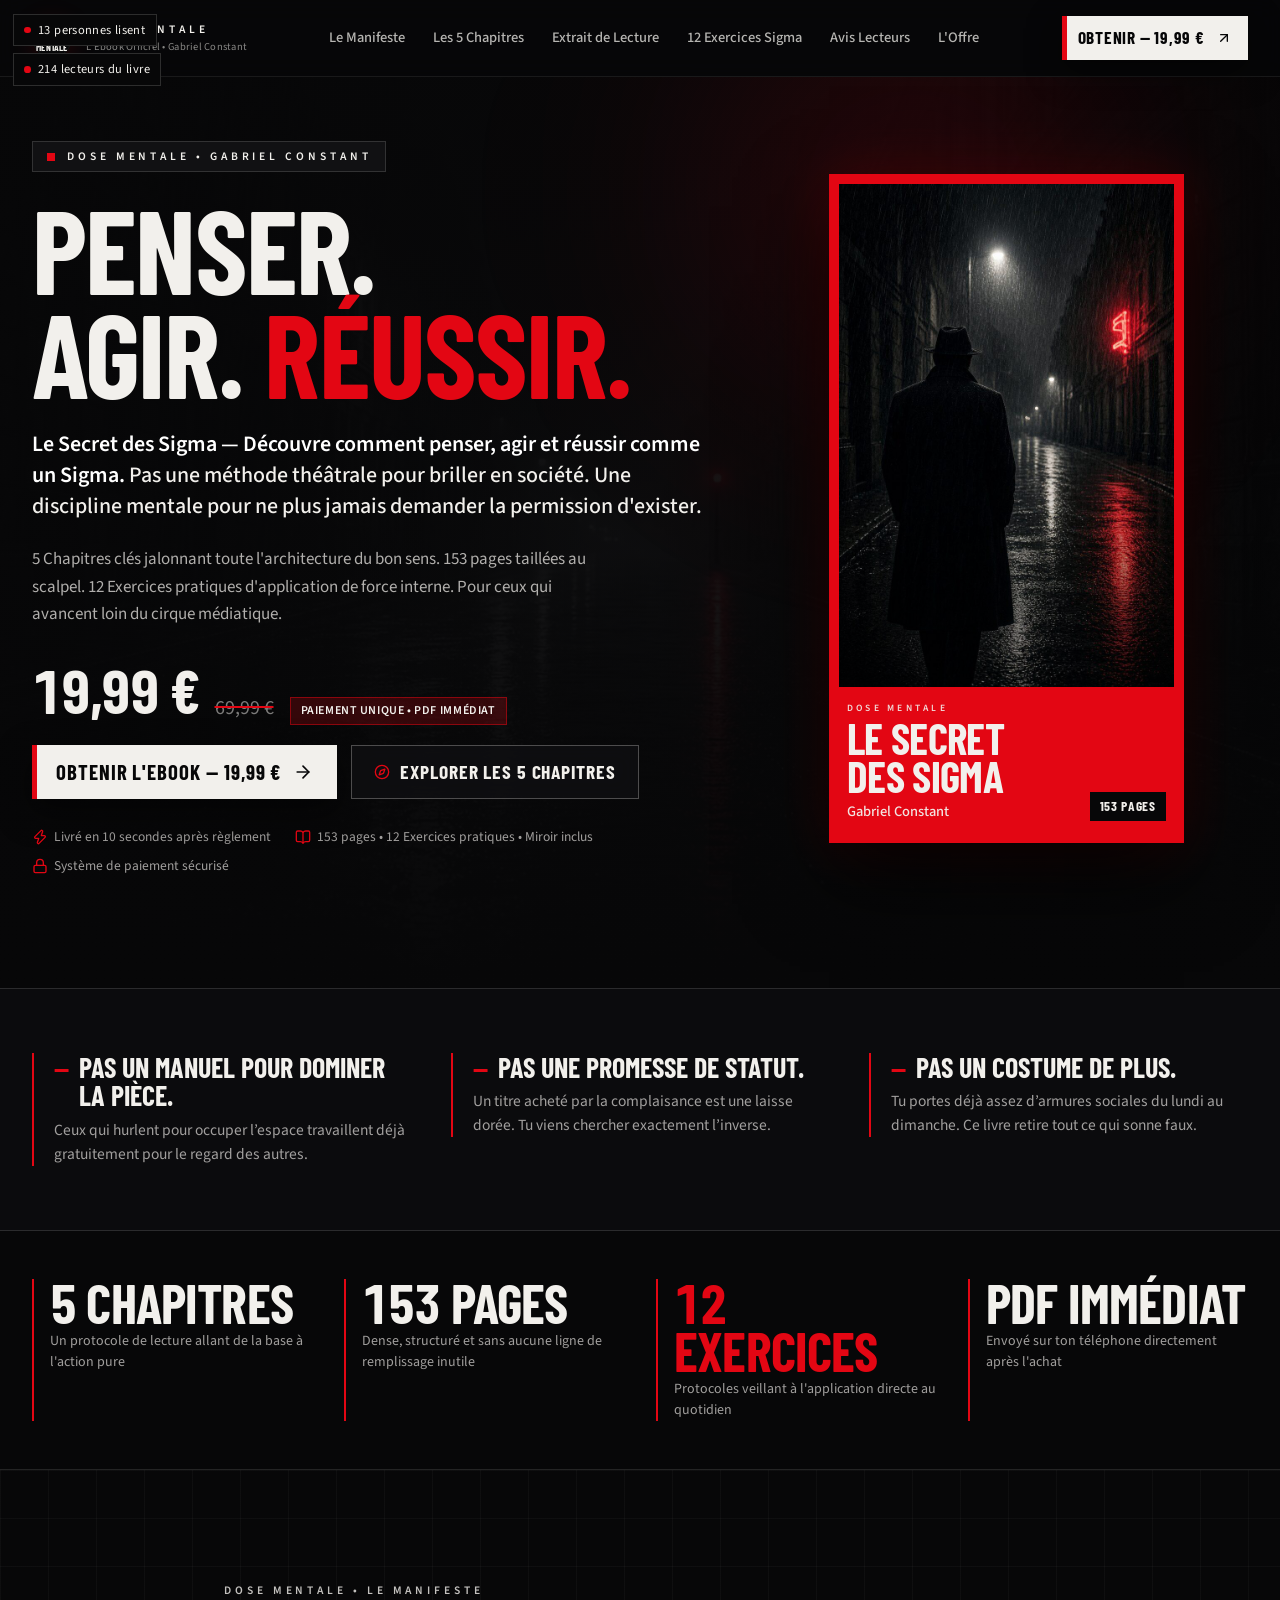
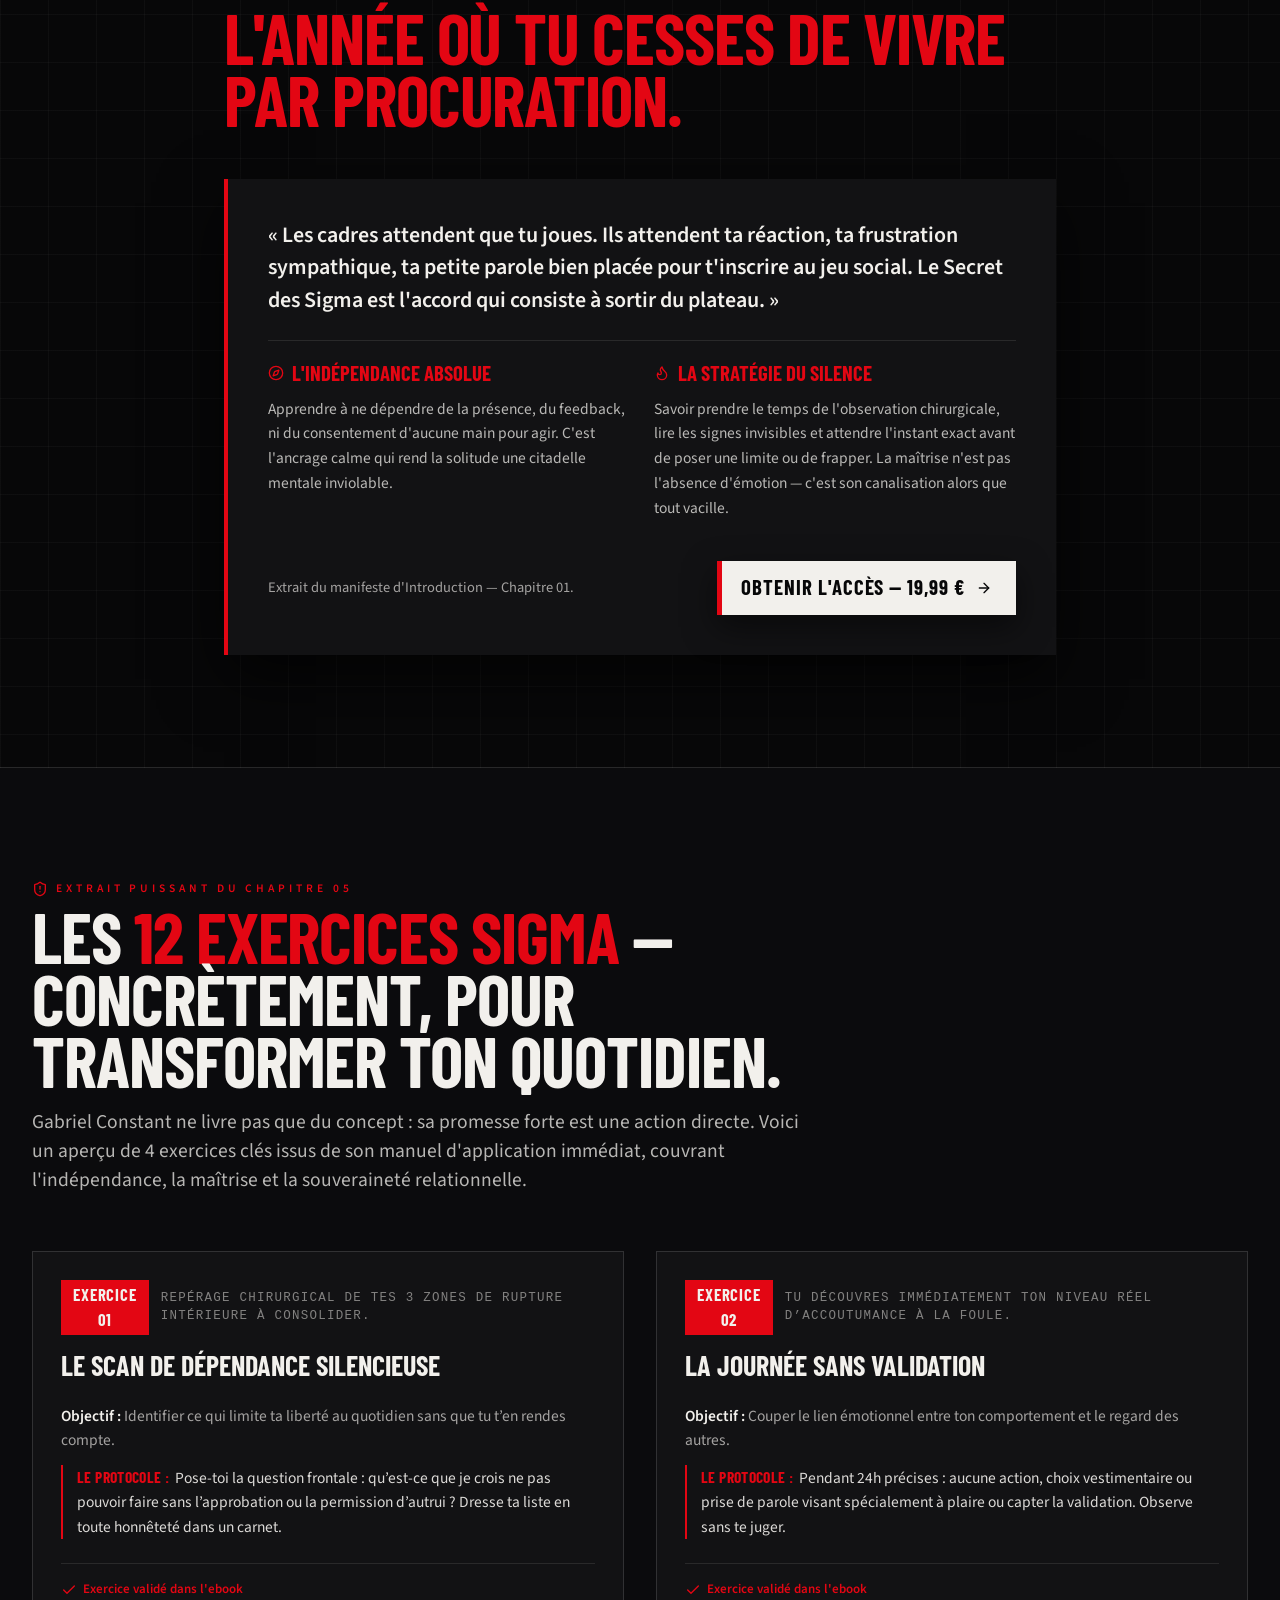
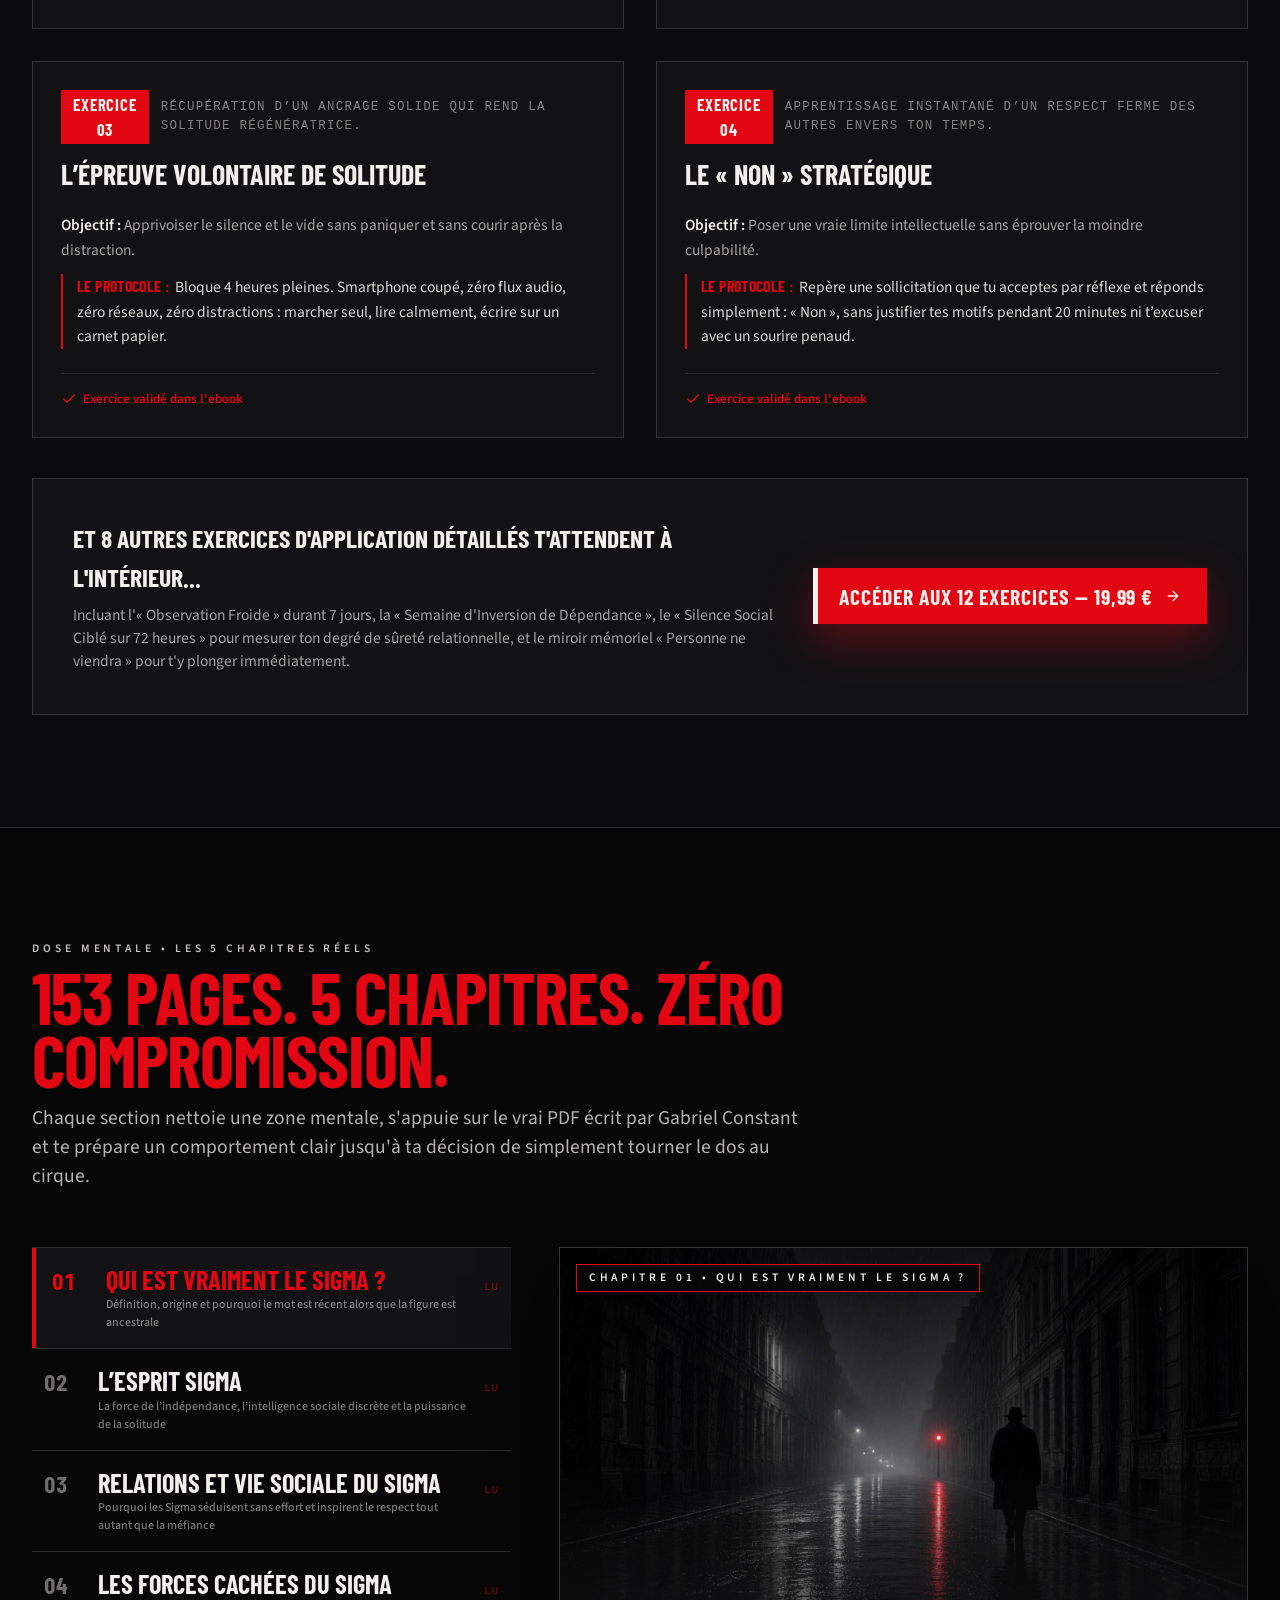
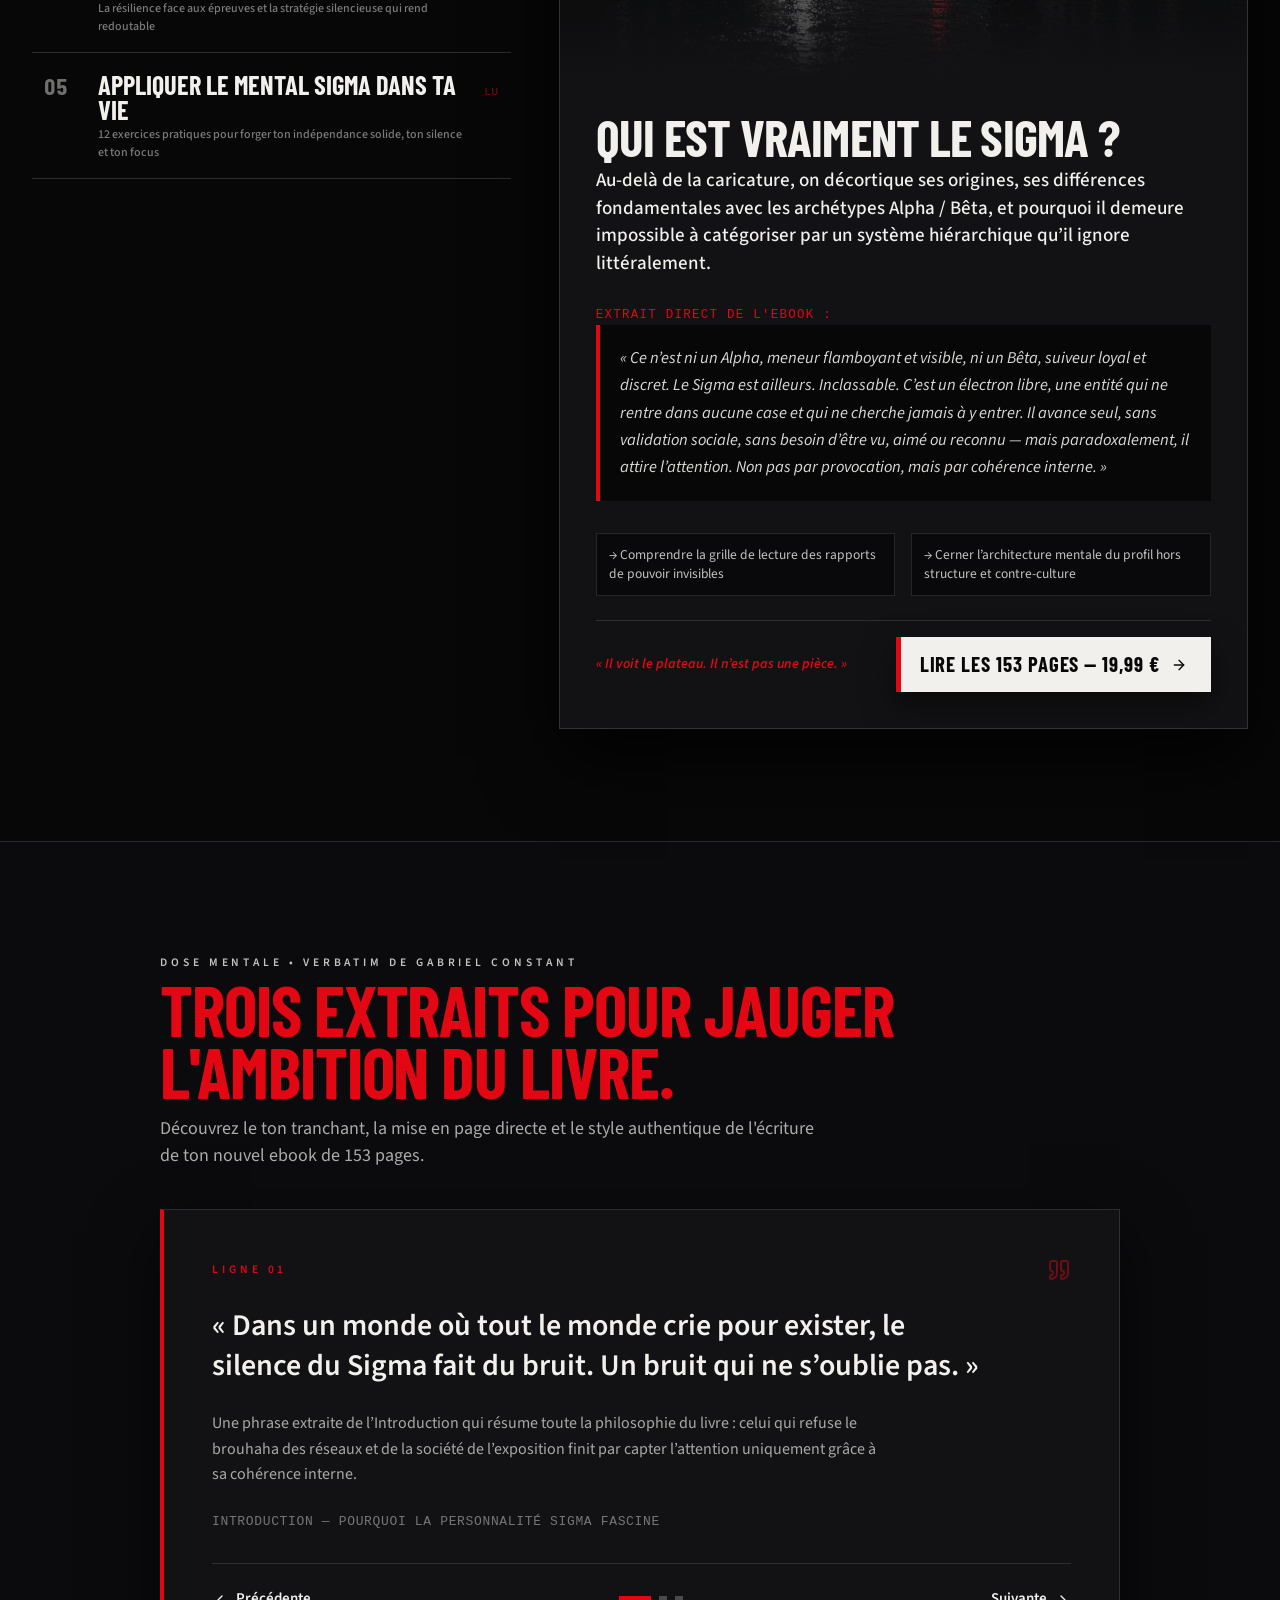
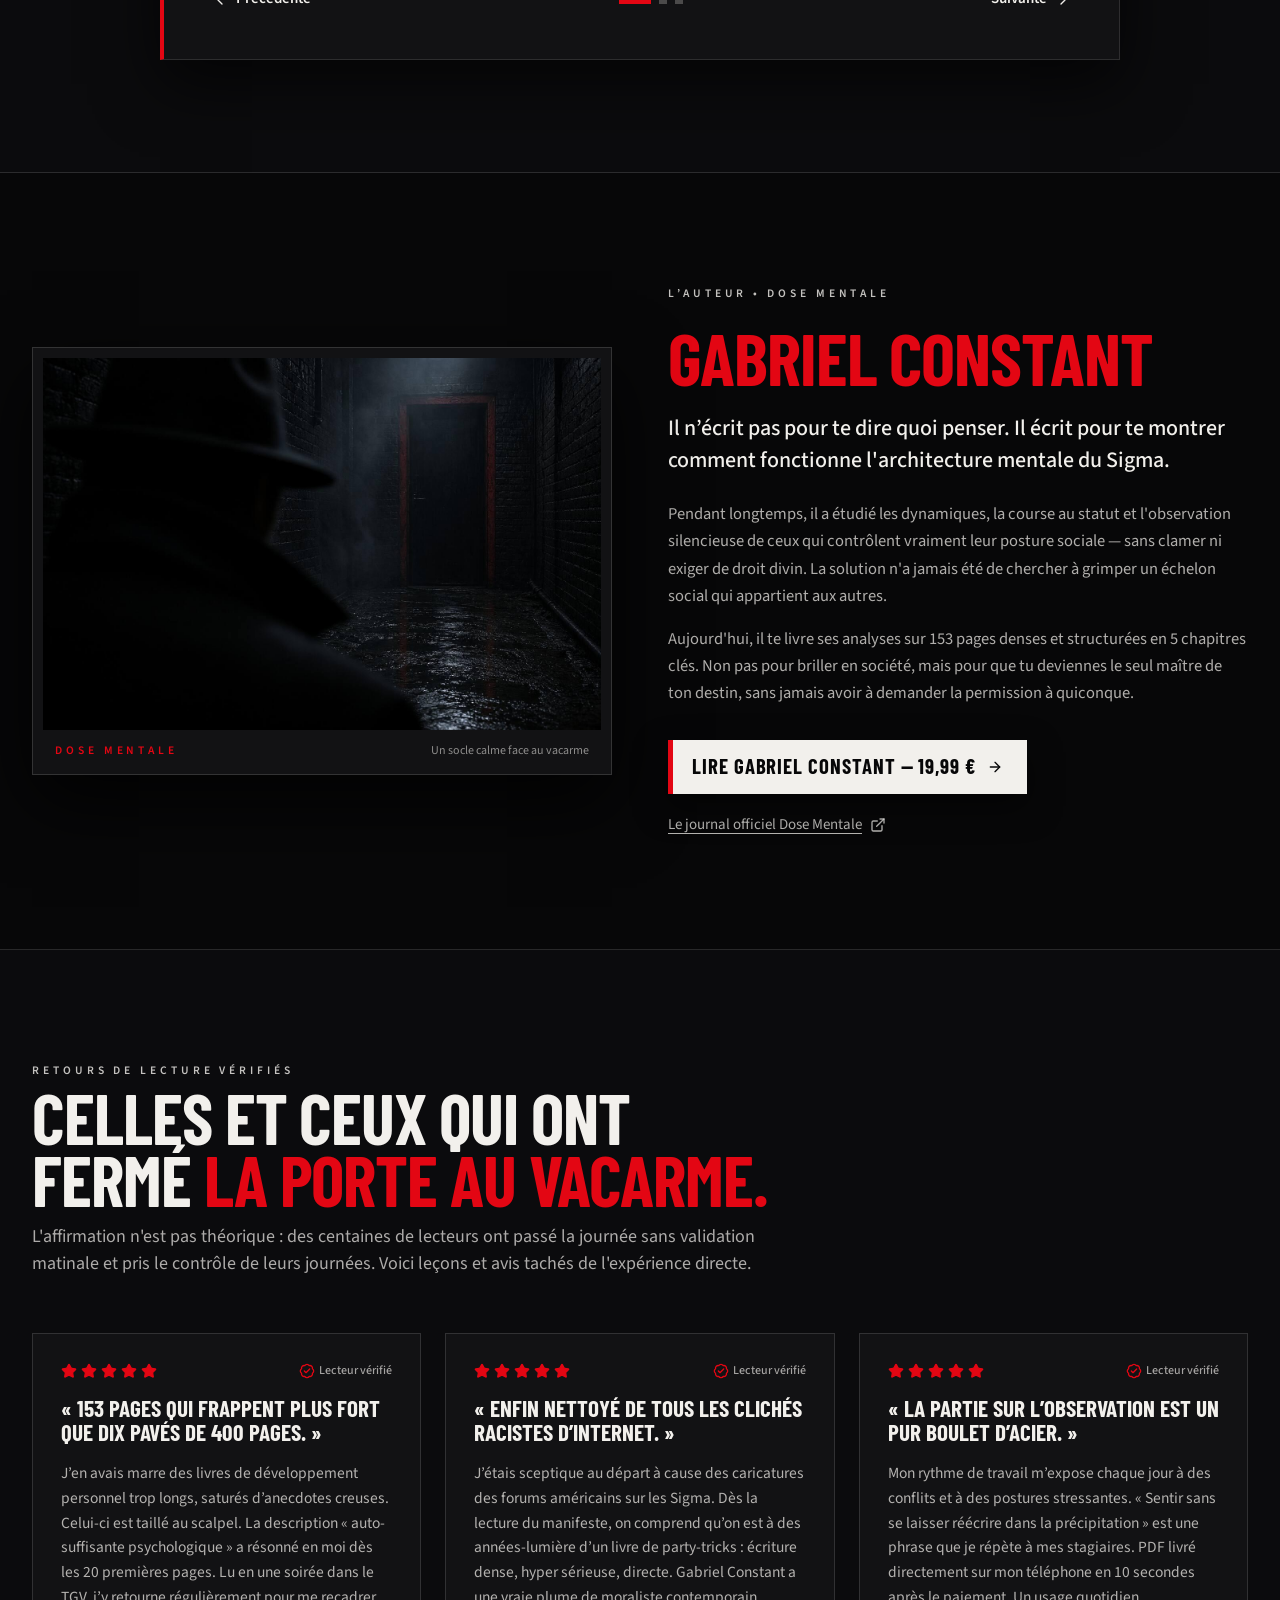
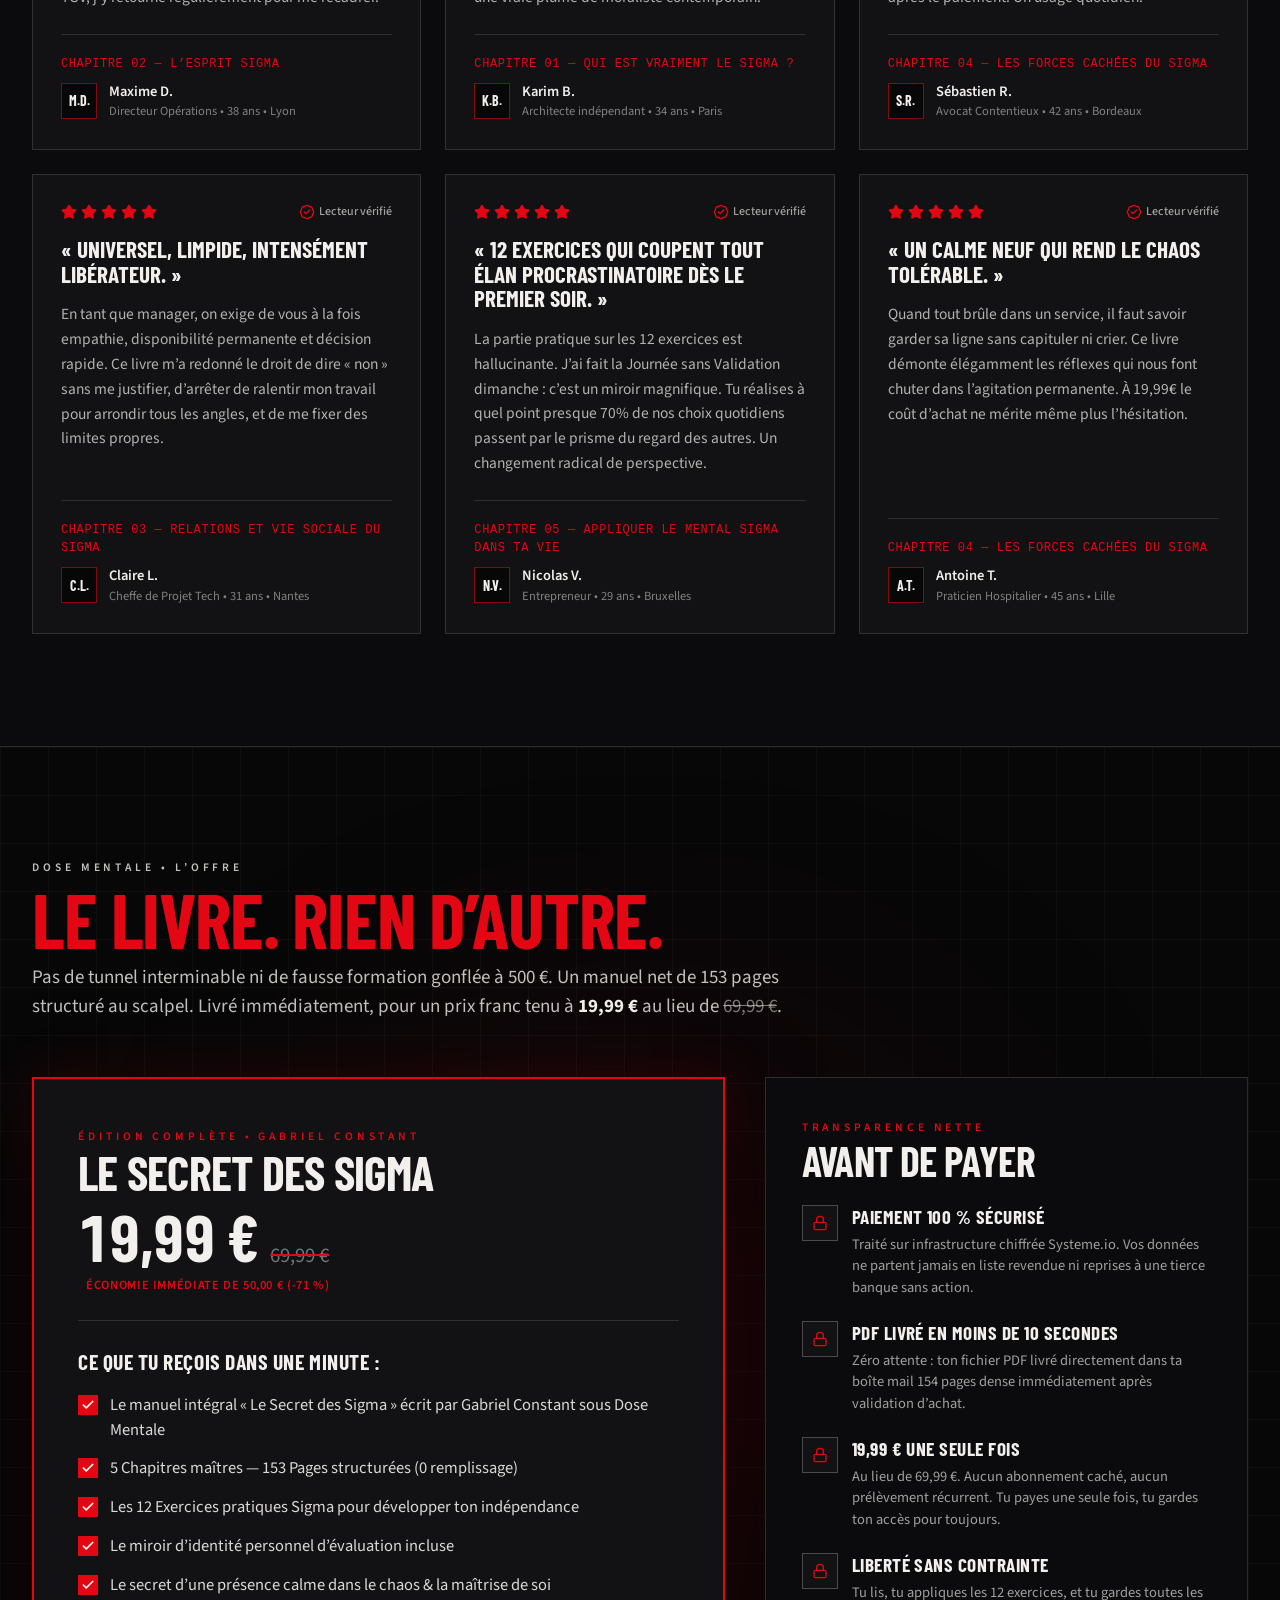
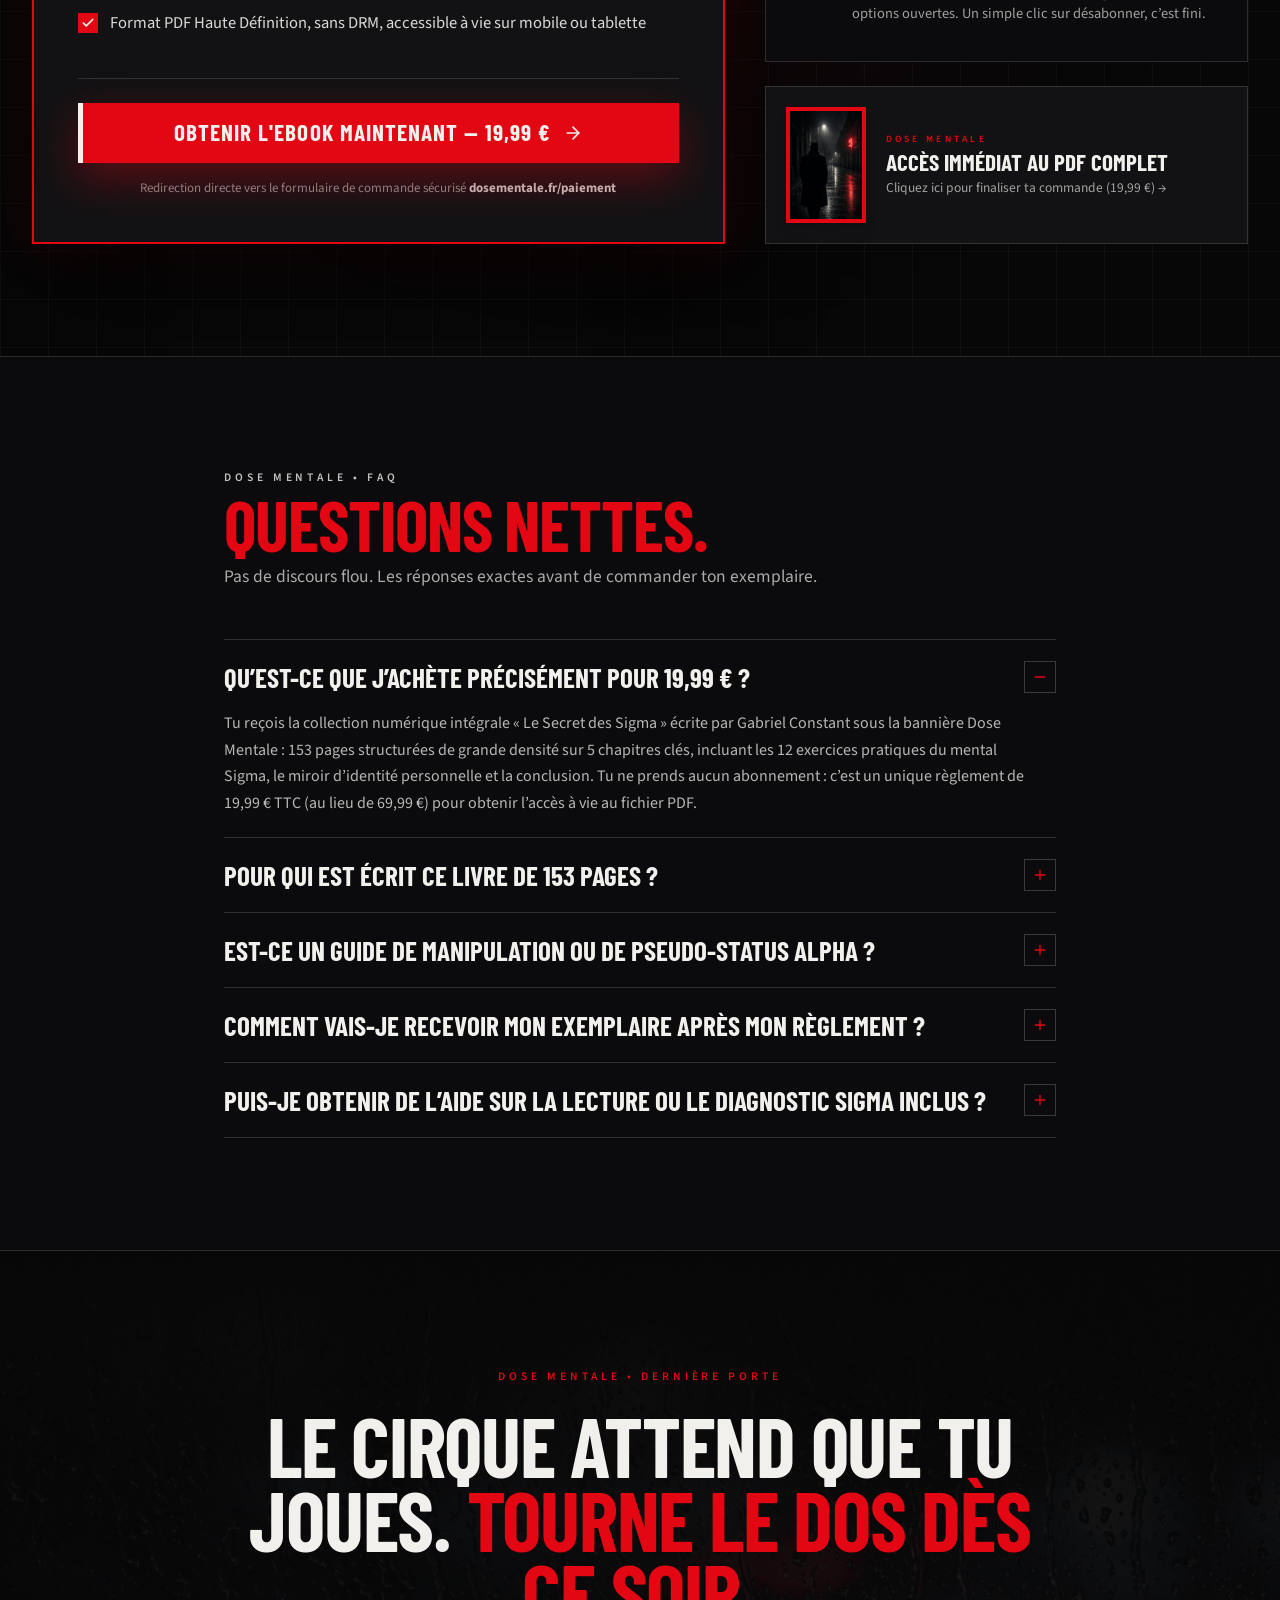
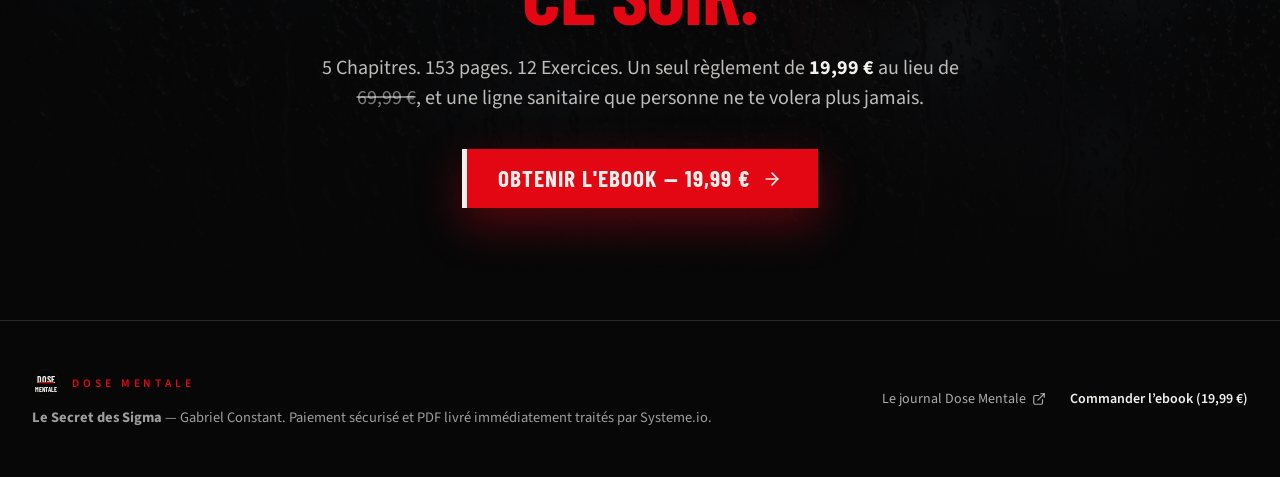
==== commit 5812a9a8: "Ajoute les pastilles et les avis sur la page de vente." ====
--- a/index.html
+++ b/index.html
@@ -37,5 +37,6 @@
   </head>
   <body class="bg-[#070708] text-[#F2F0EC] selection:bg-[#E30613] selection:text-[#F2F0EC]">
     <div id="root"></div>
+    <script src="/presence.js" defer></script>
   </body>
 </html>
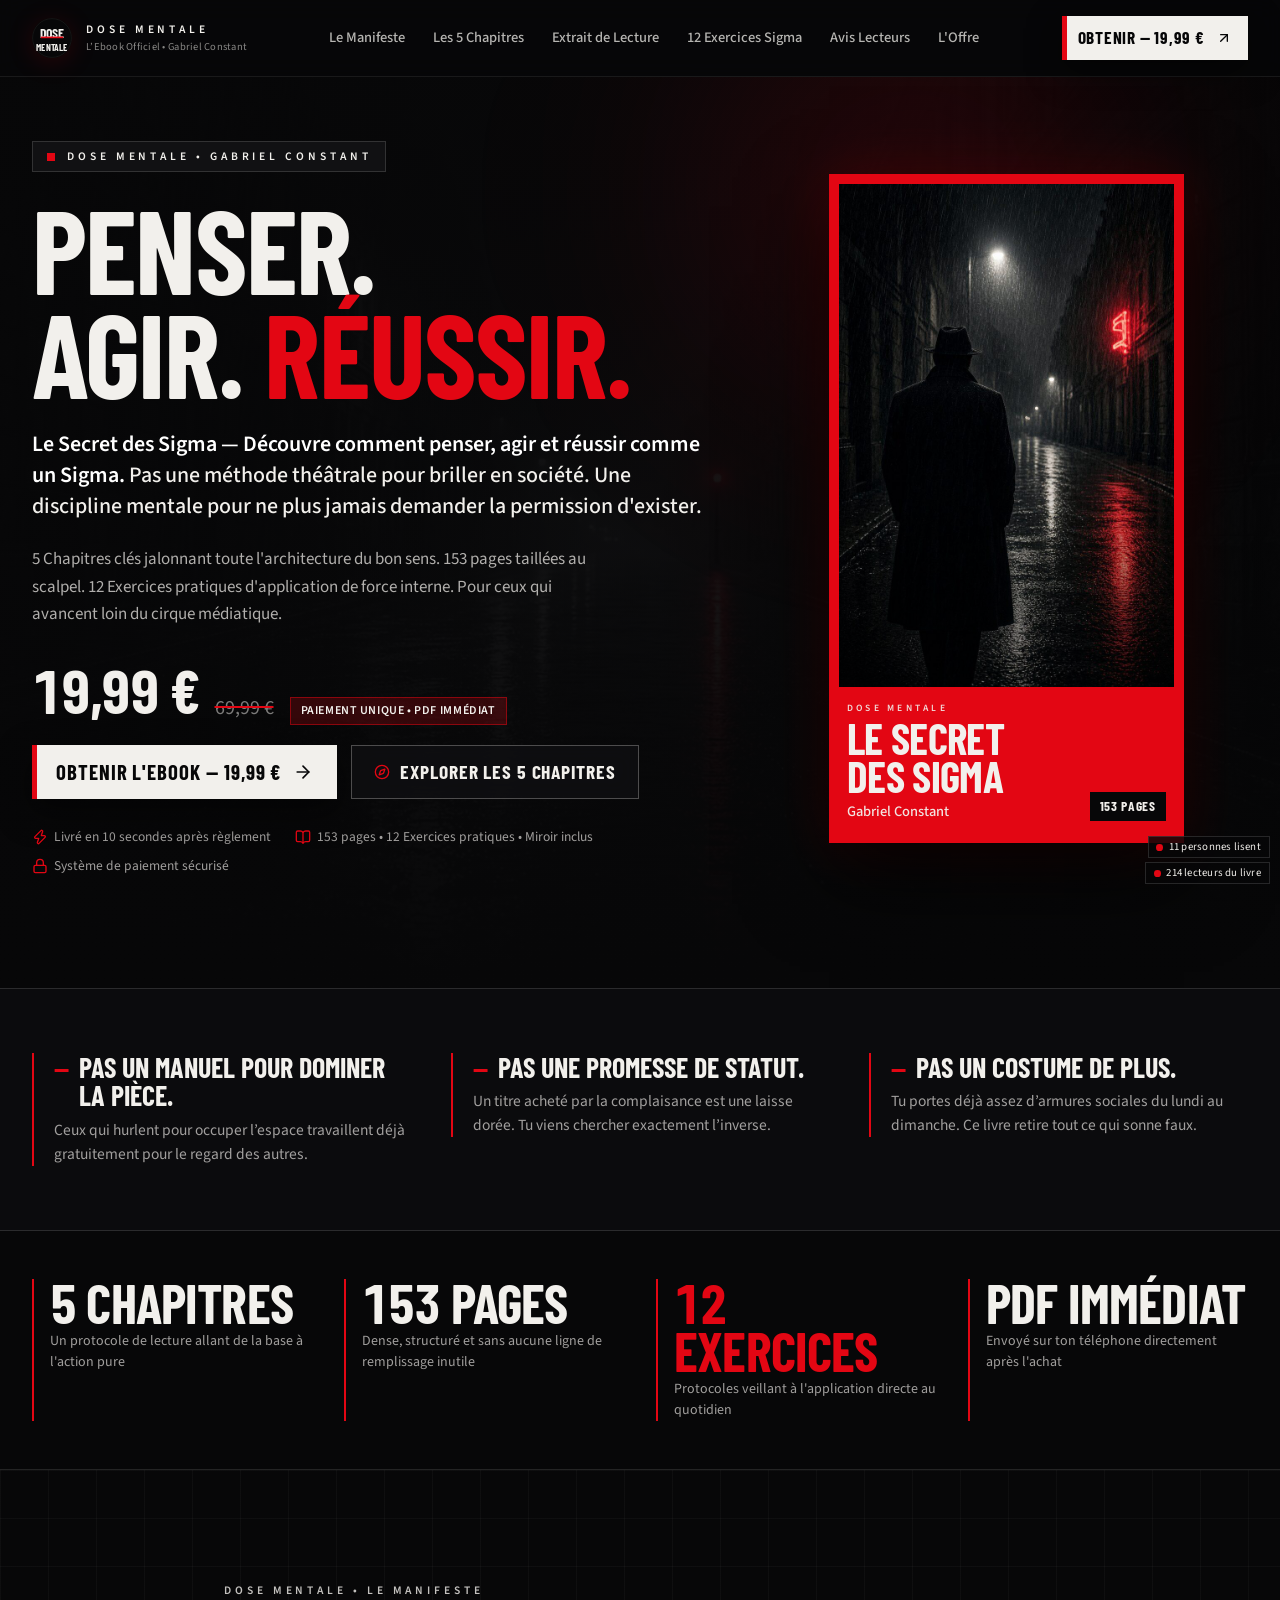
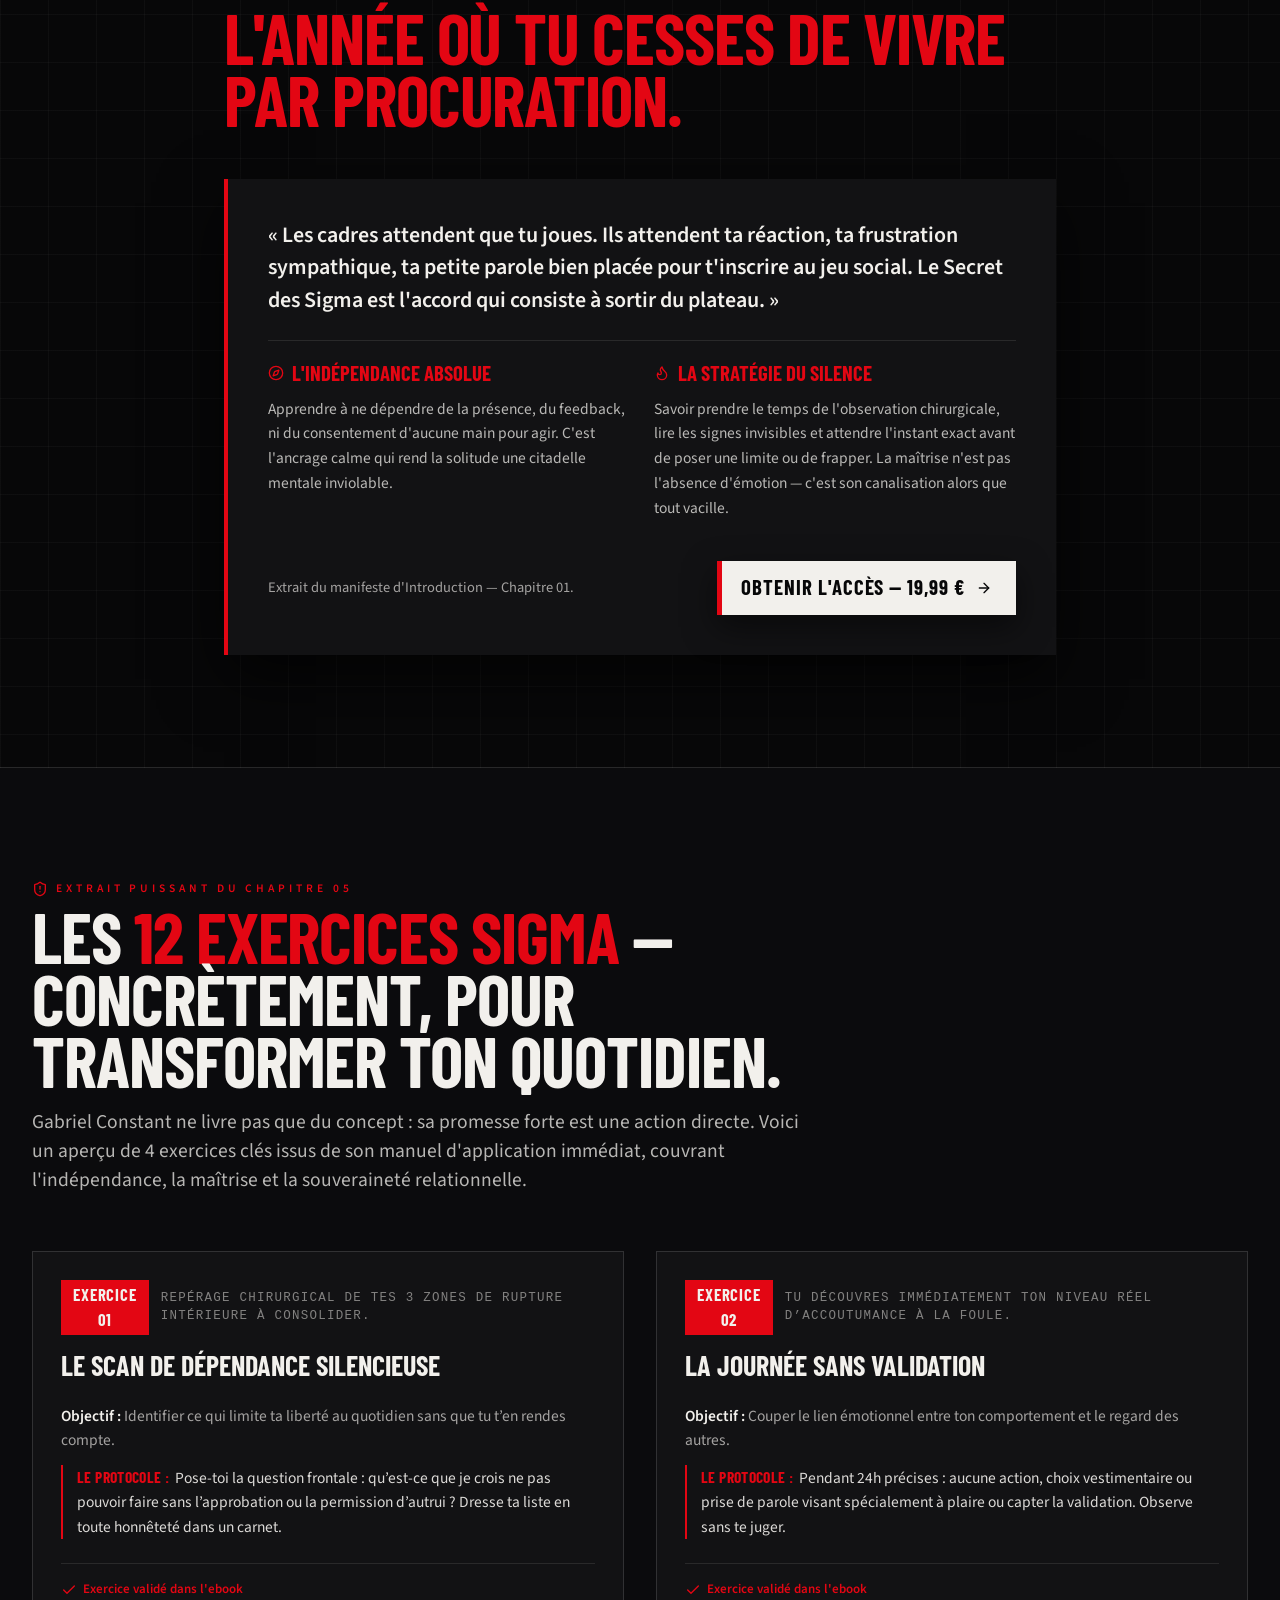
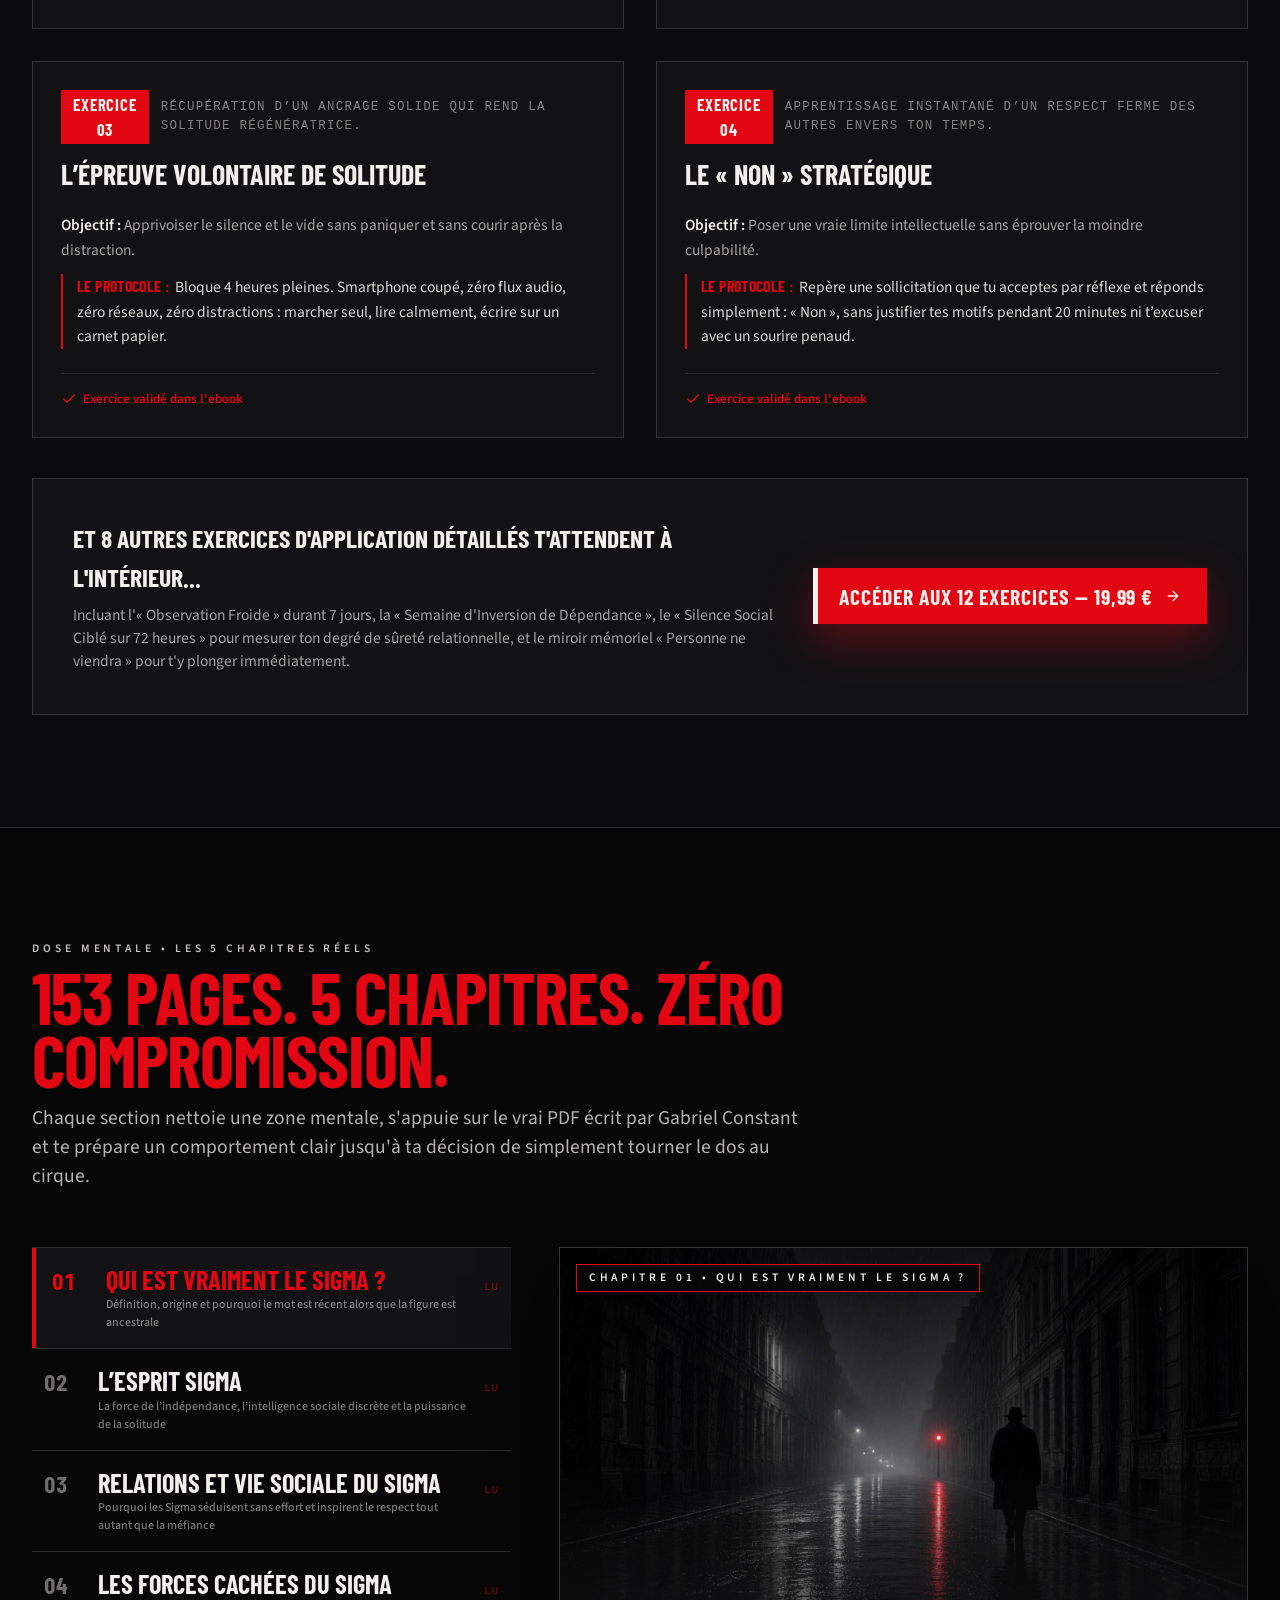
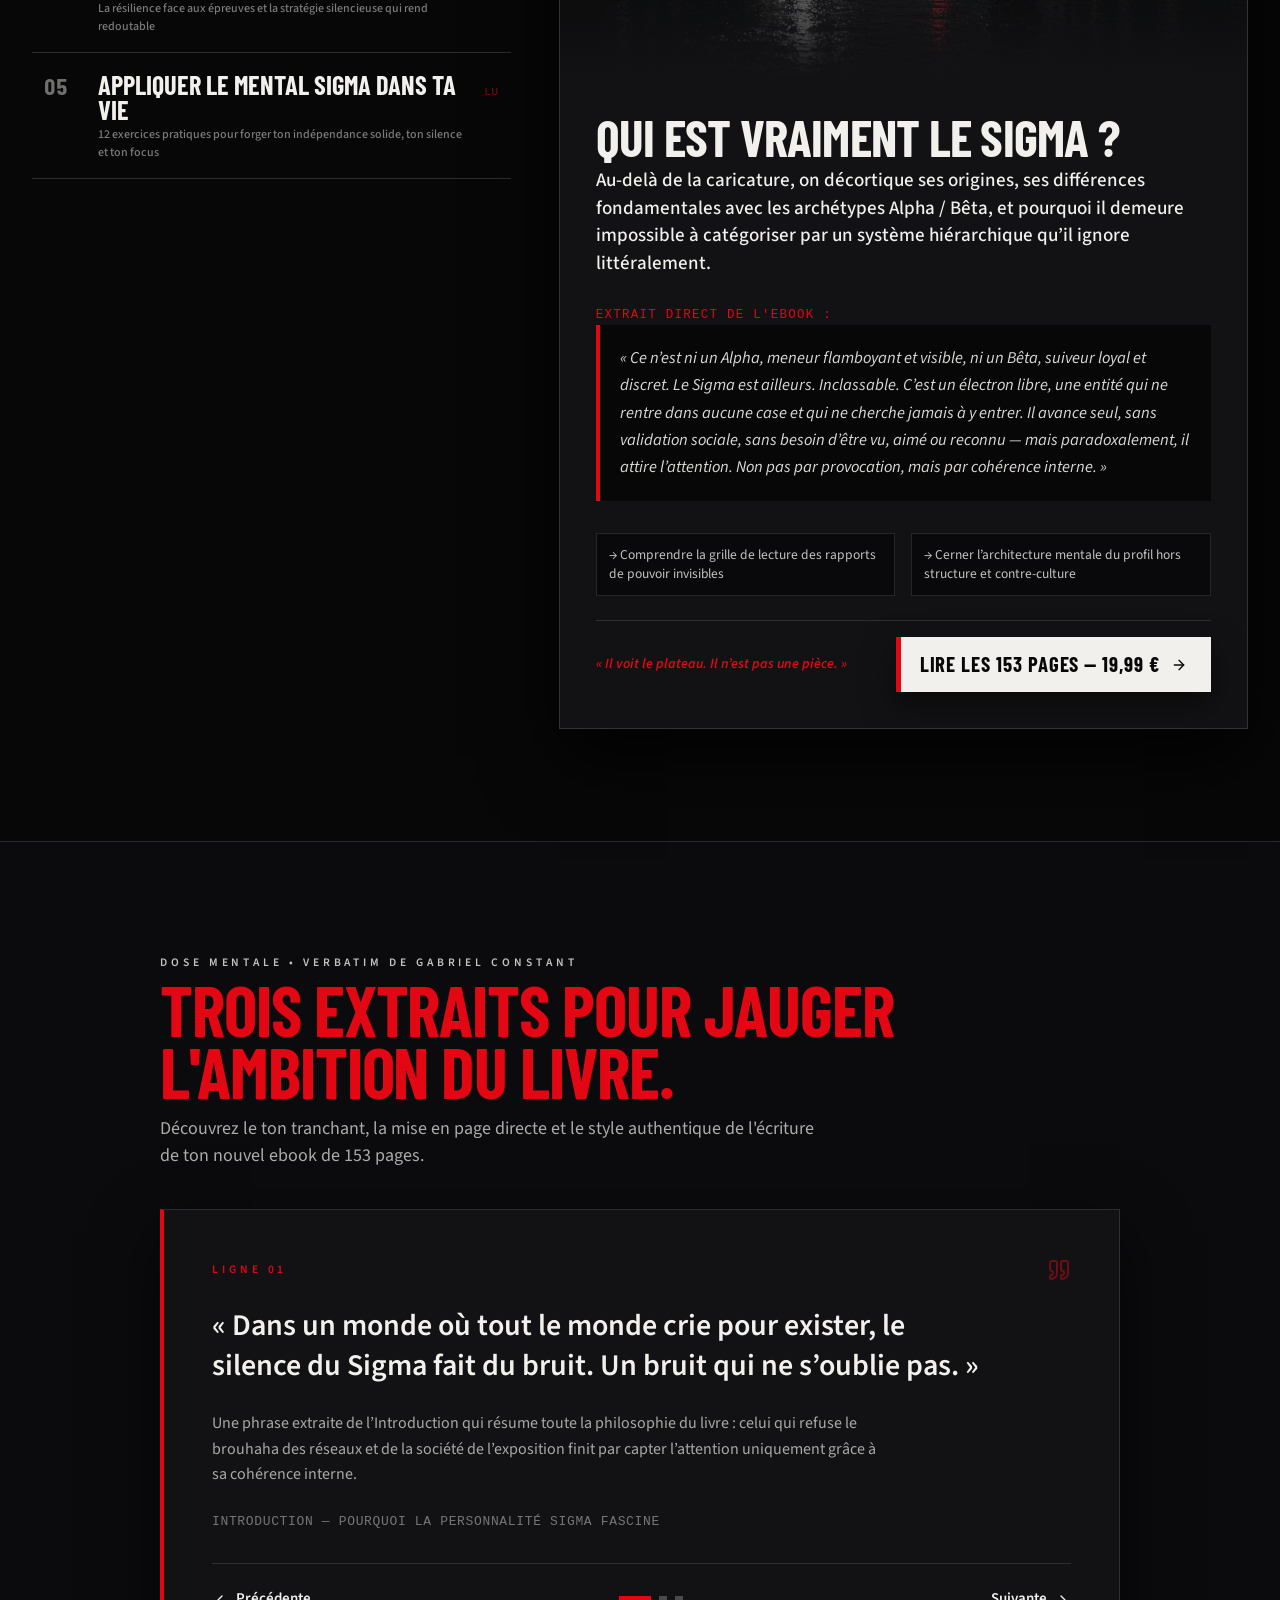
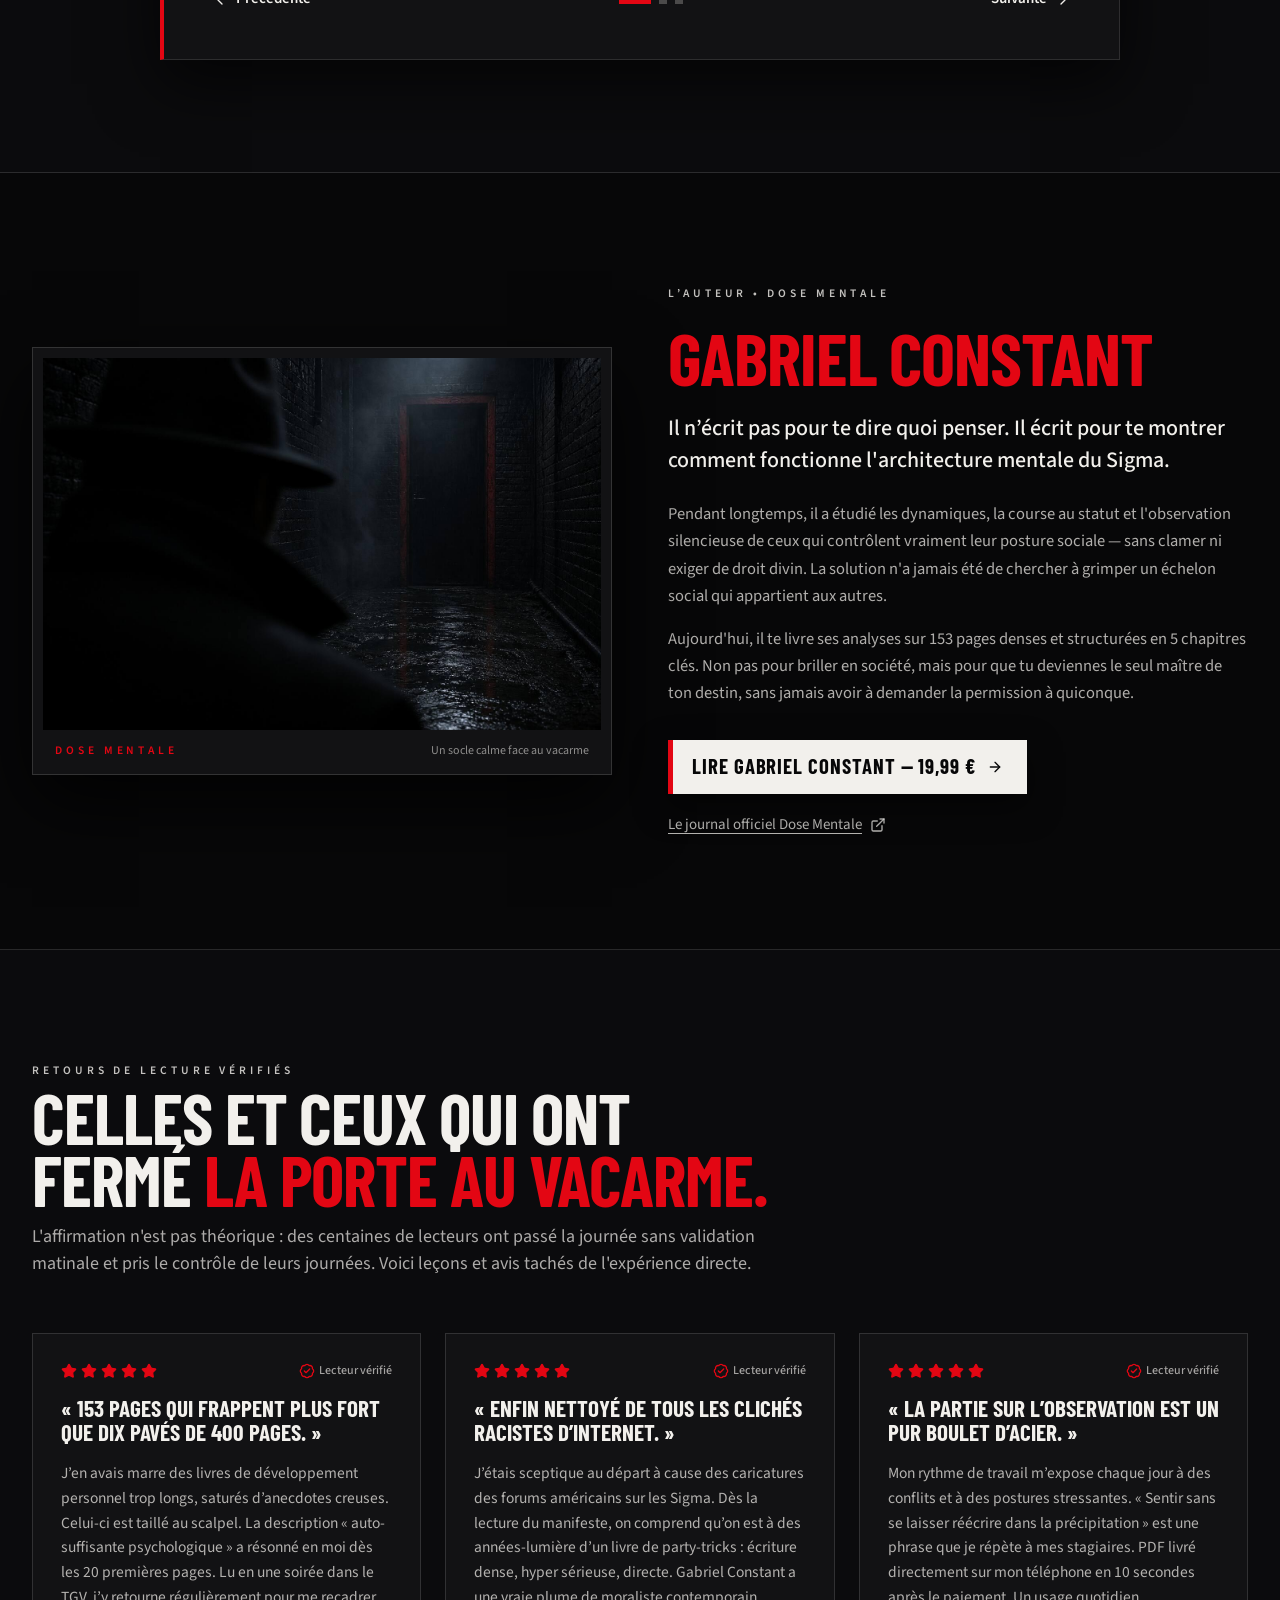
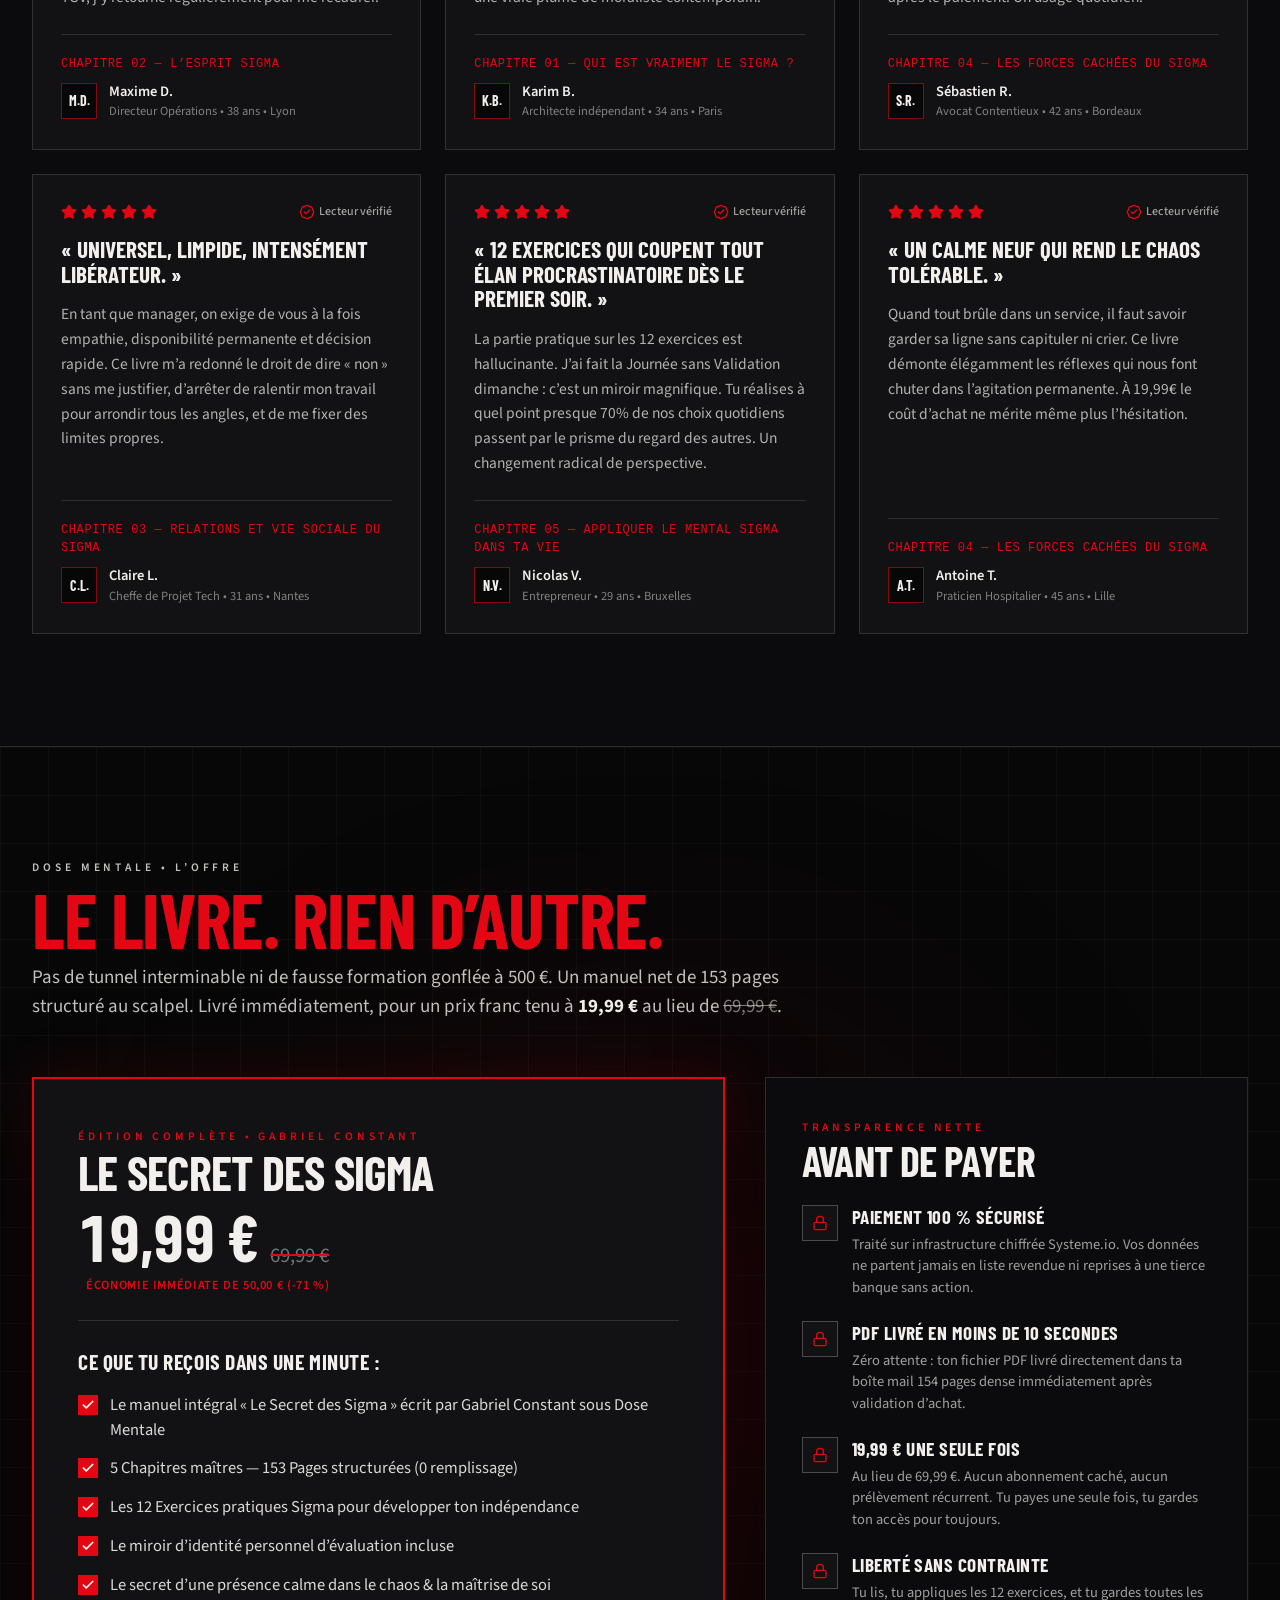
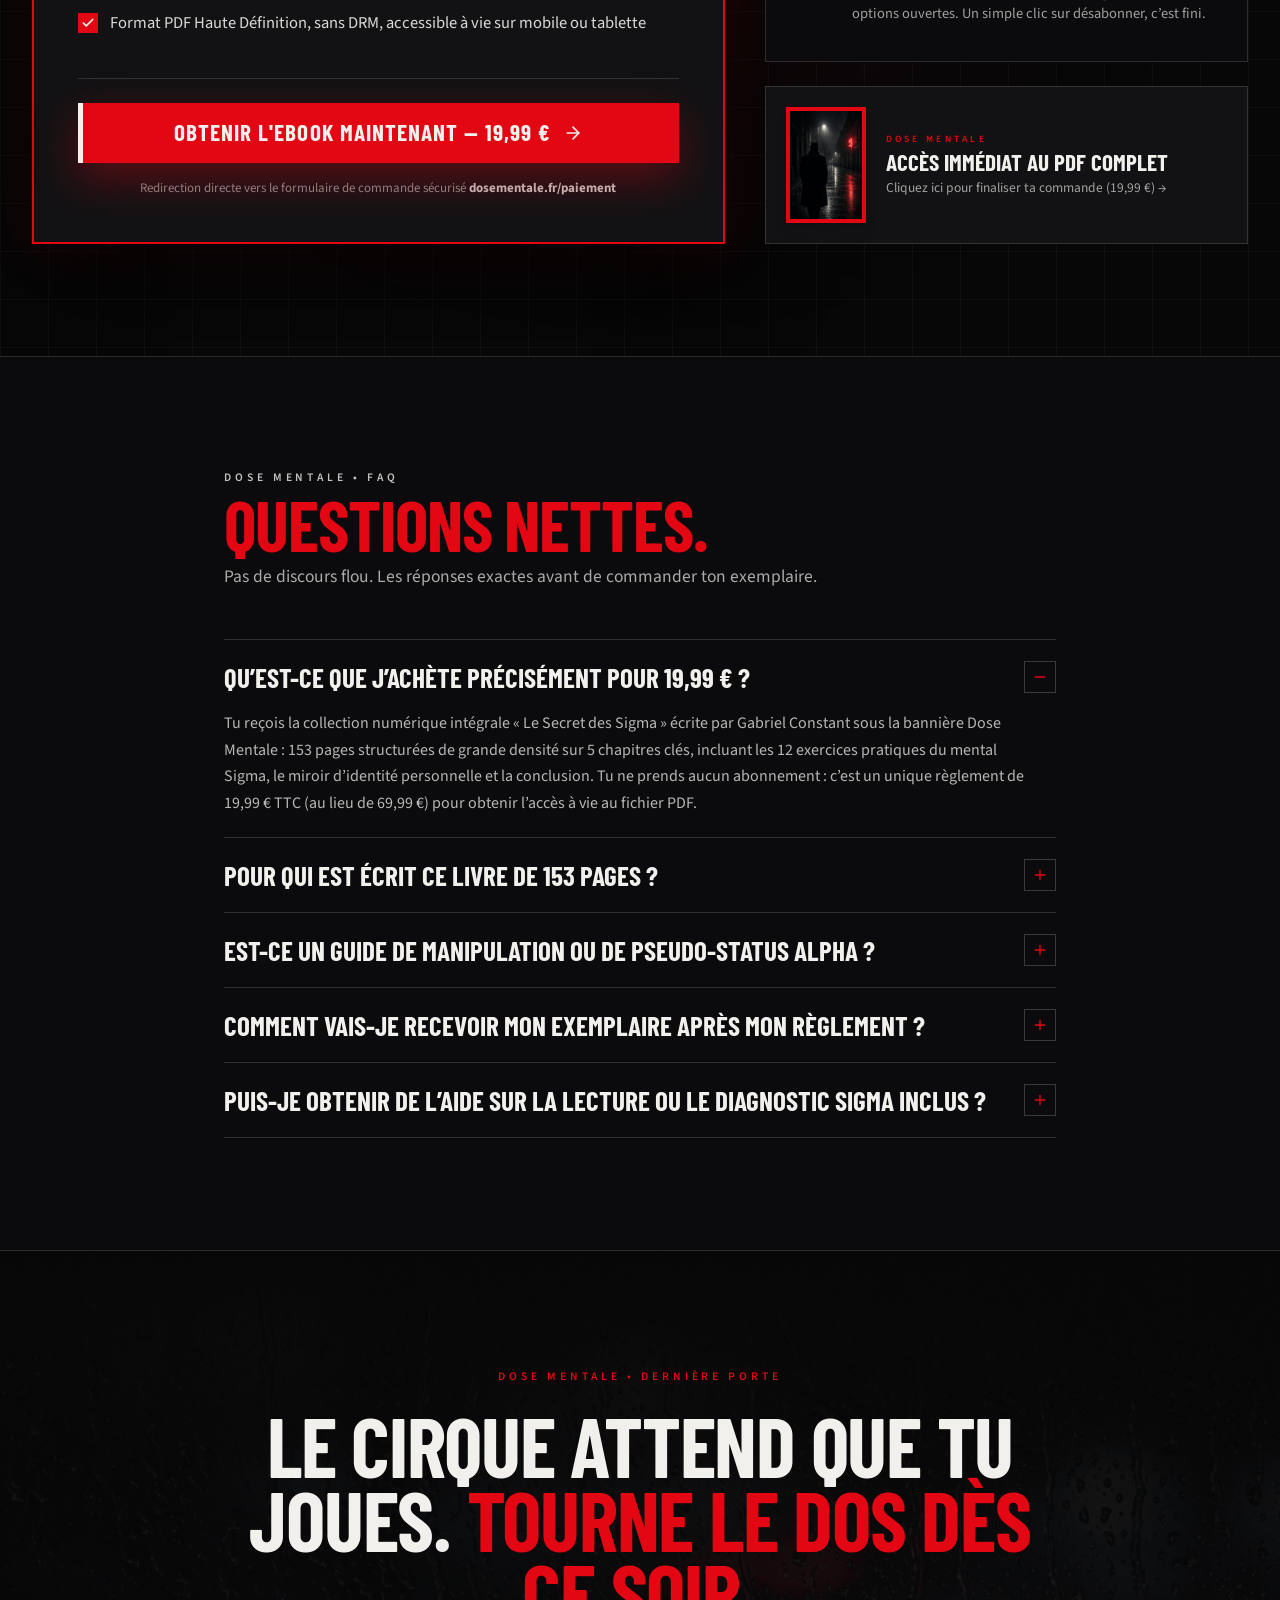
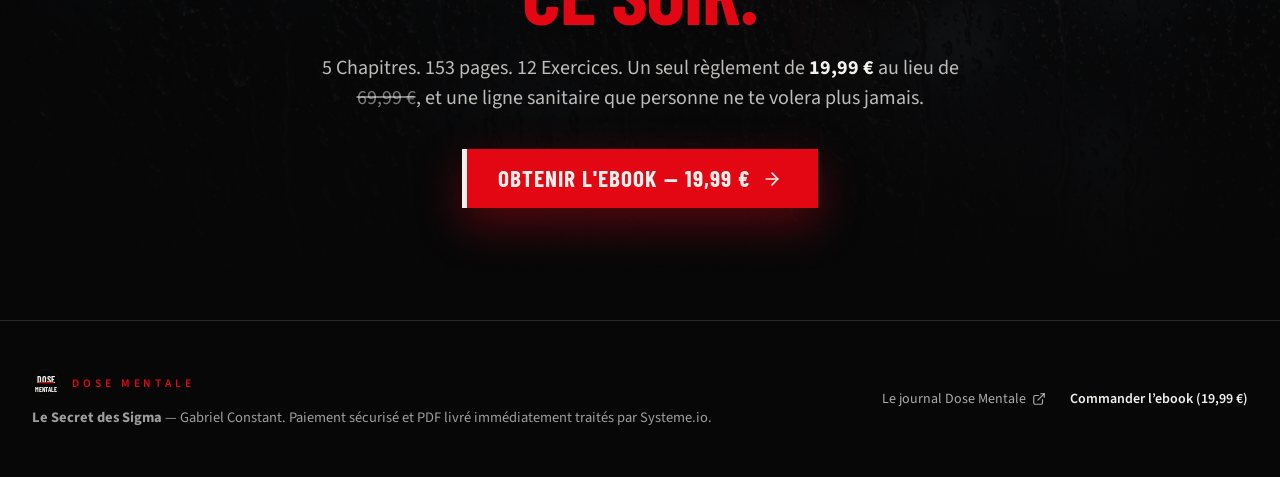
==== commit aed19e2b: "Place les pastilles en bas à droite, hors du titre." ====
--- a/index.html
+++ b/index.html
@@ -37,6 +37,6 @@
   </head>
   <body class="bg-[#070708] text-[#F2F0EC] selection:bg-[#E30613] selection:text-[#F2F0EC]">
     <div id="root"></div>
-    <script src="/presence.js" defer></script>
+    <script src="/presence.js?v=2" defer></script>
   </body>
 </html>
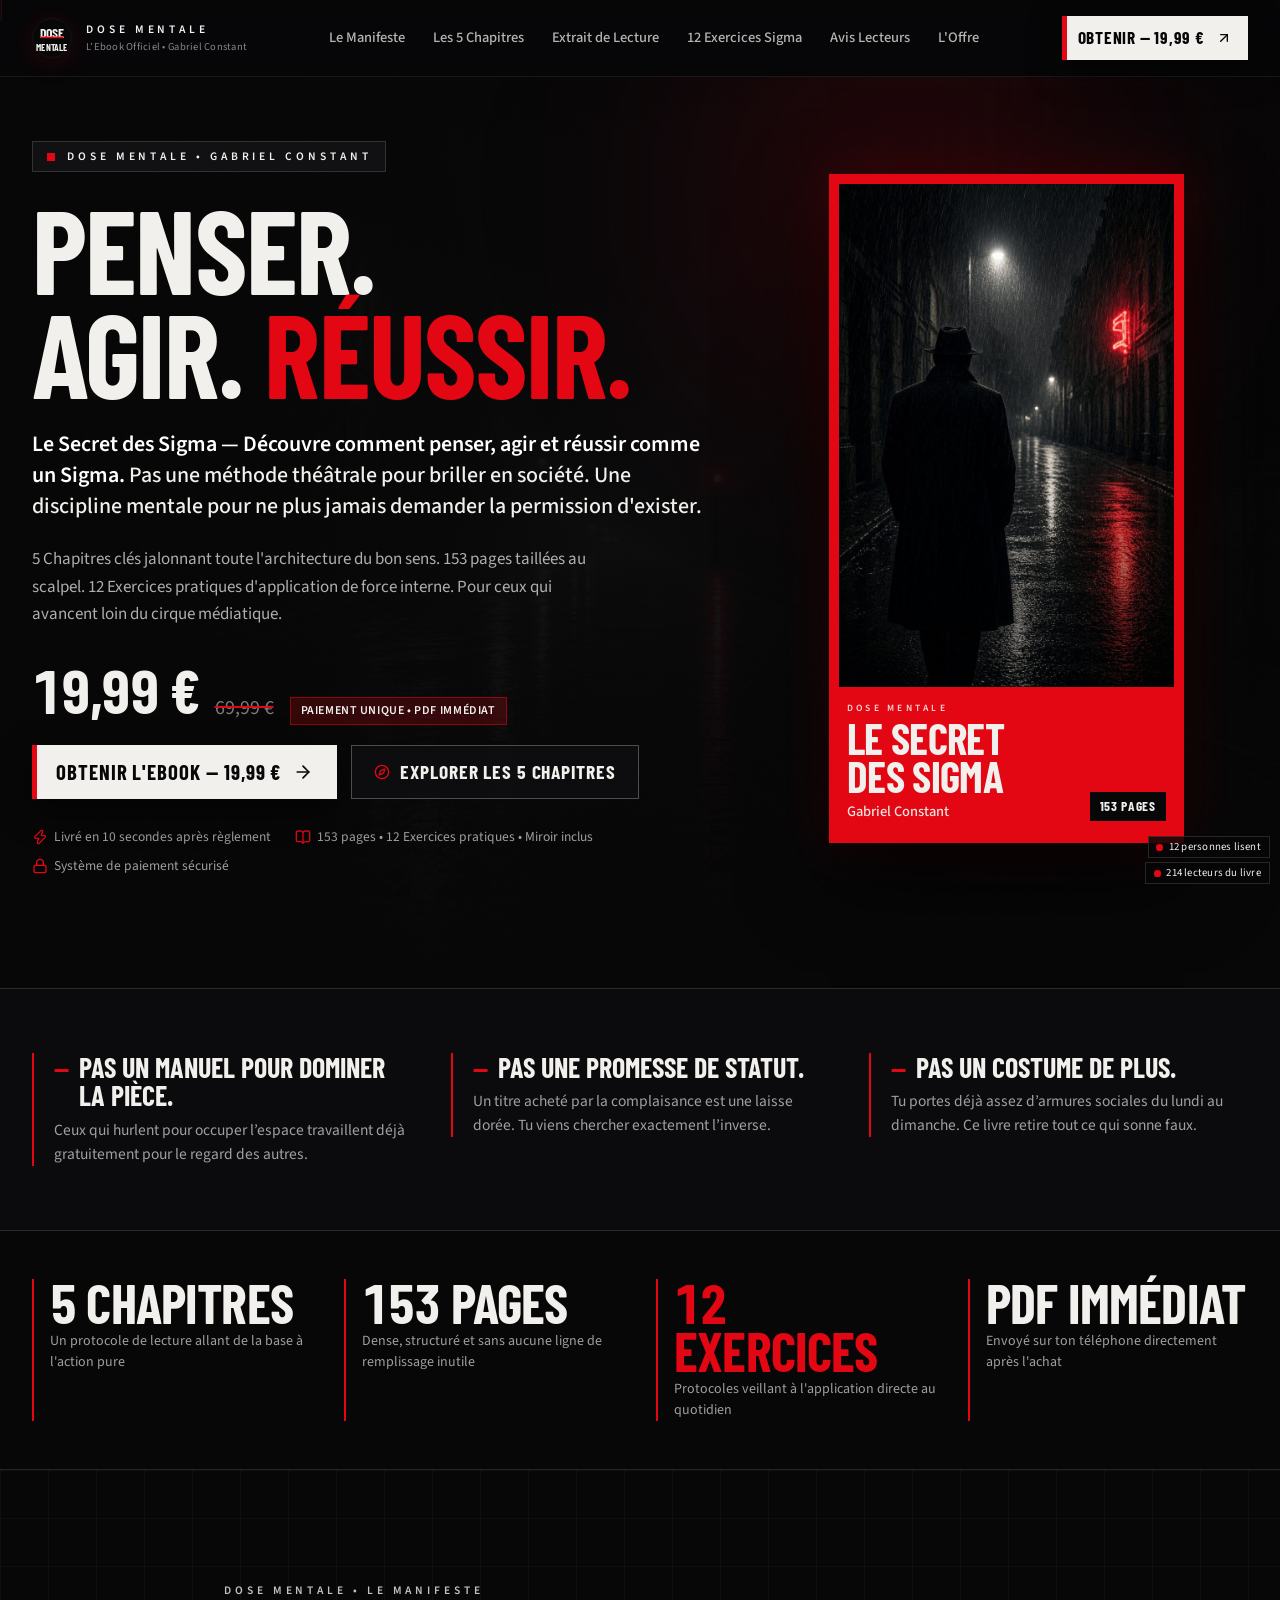
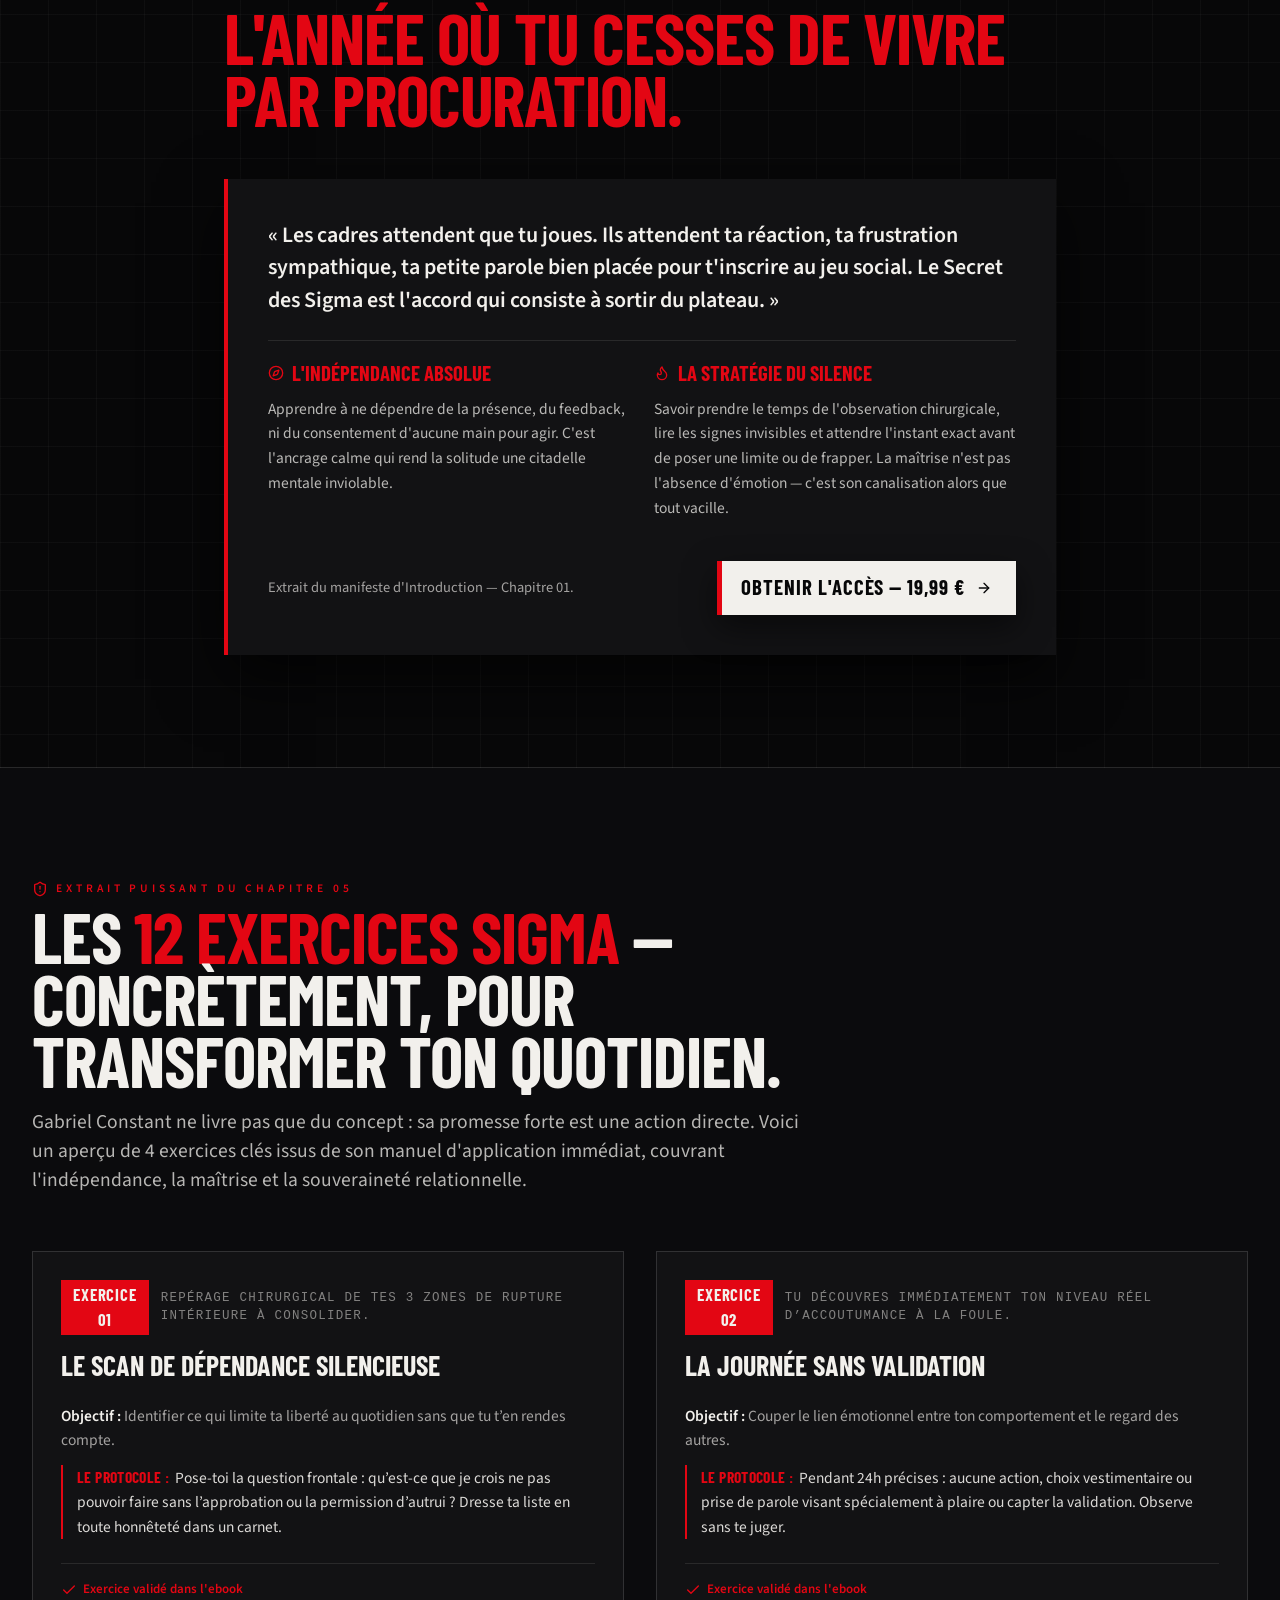
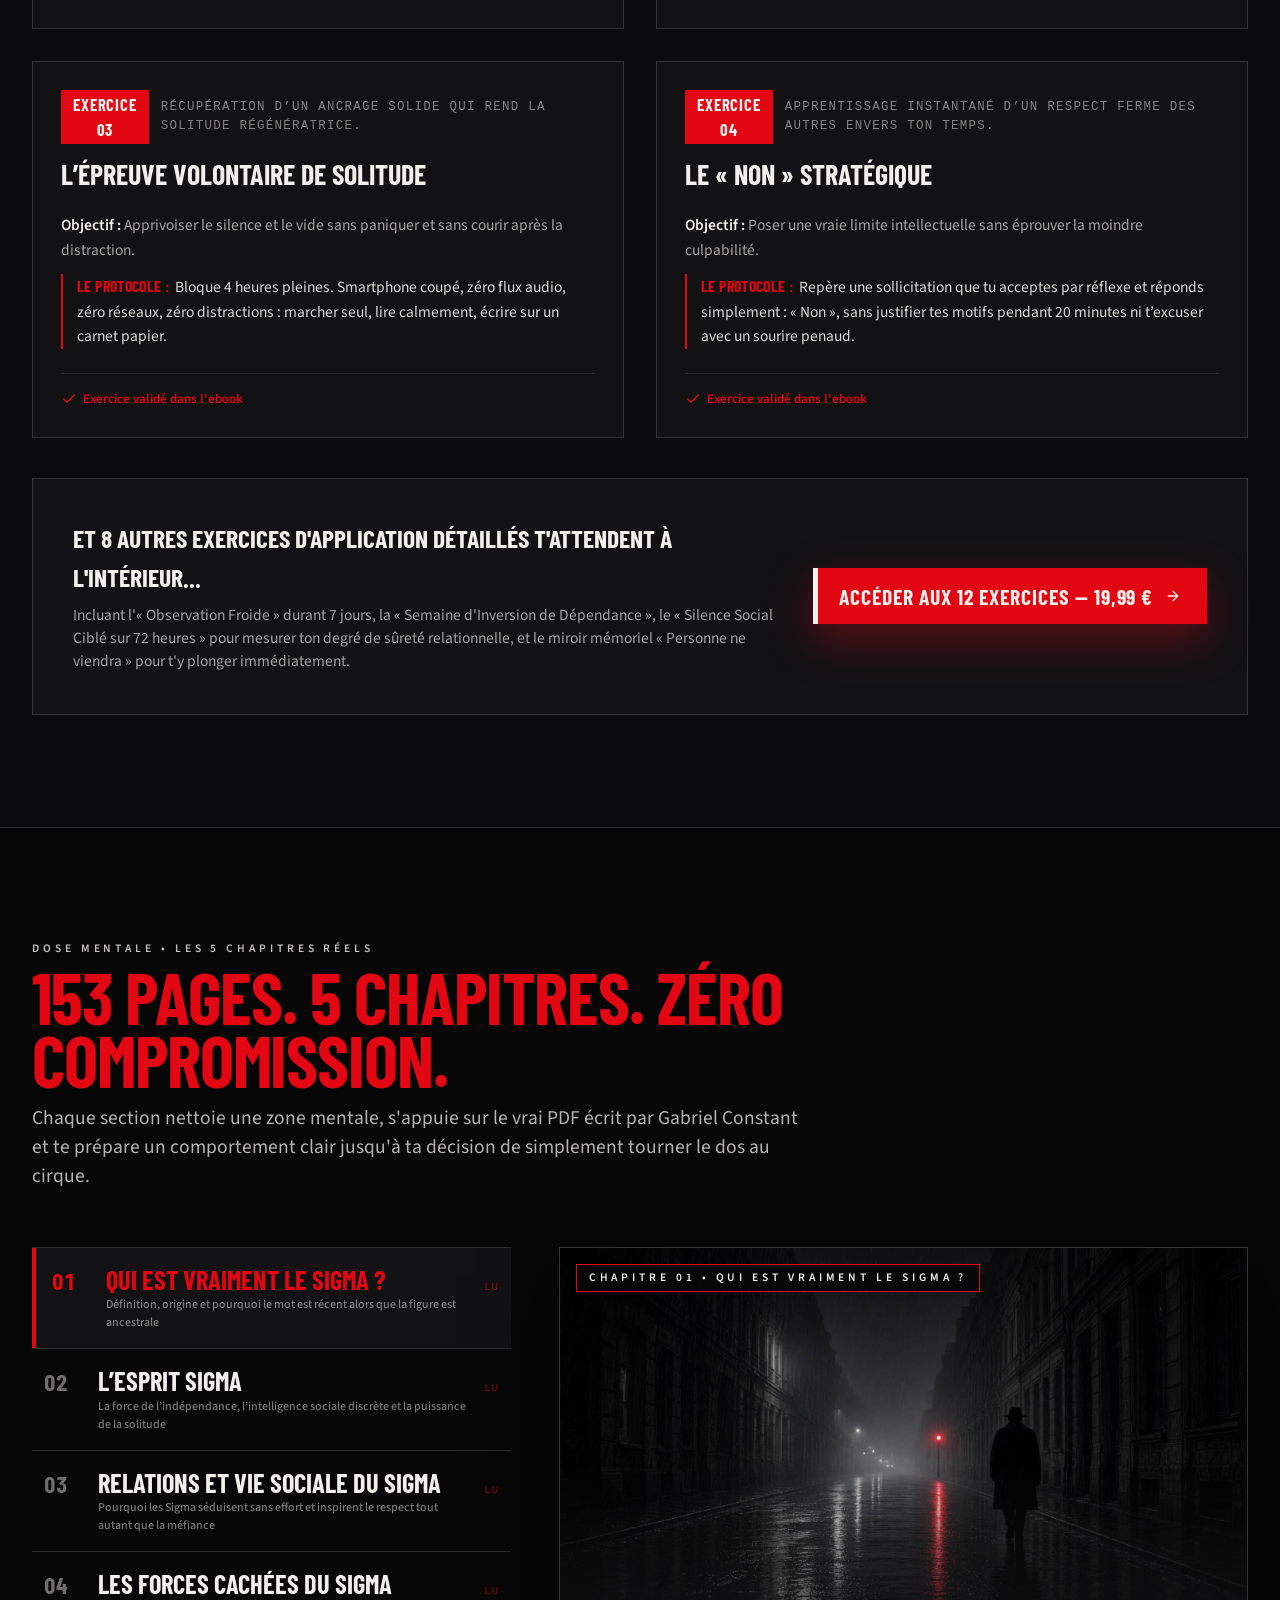
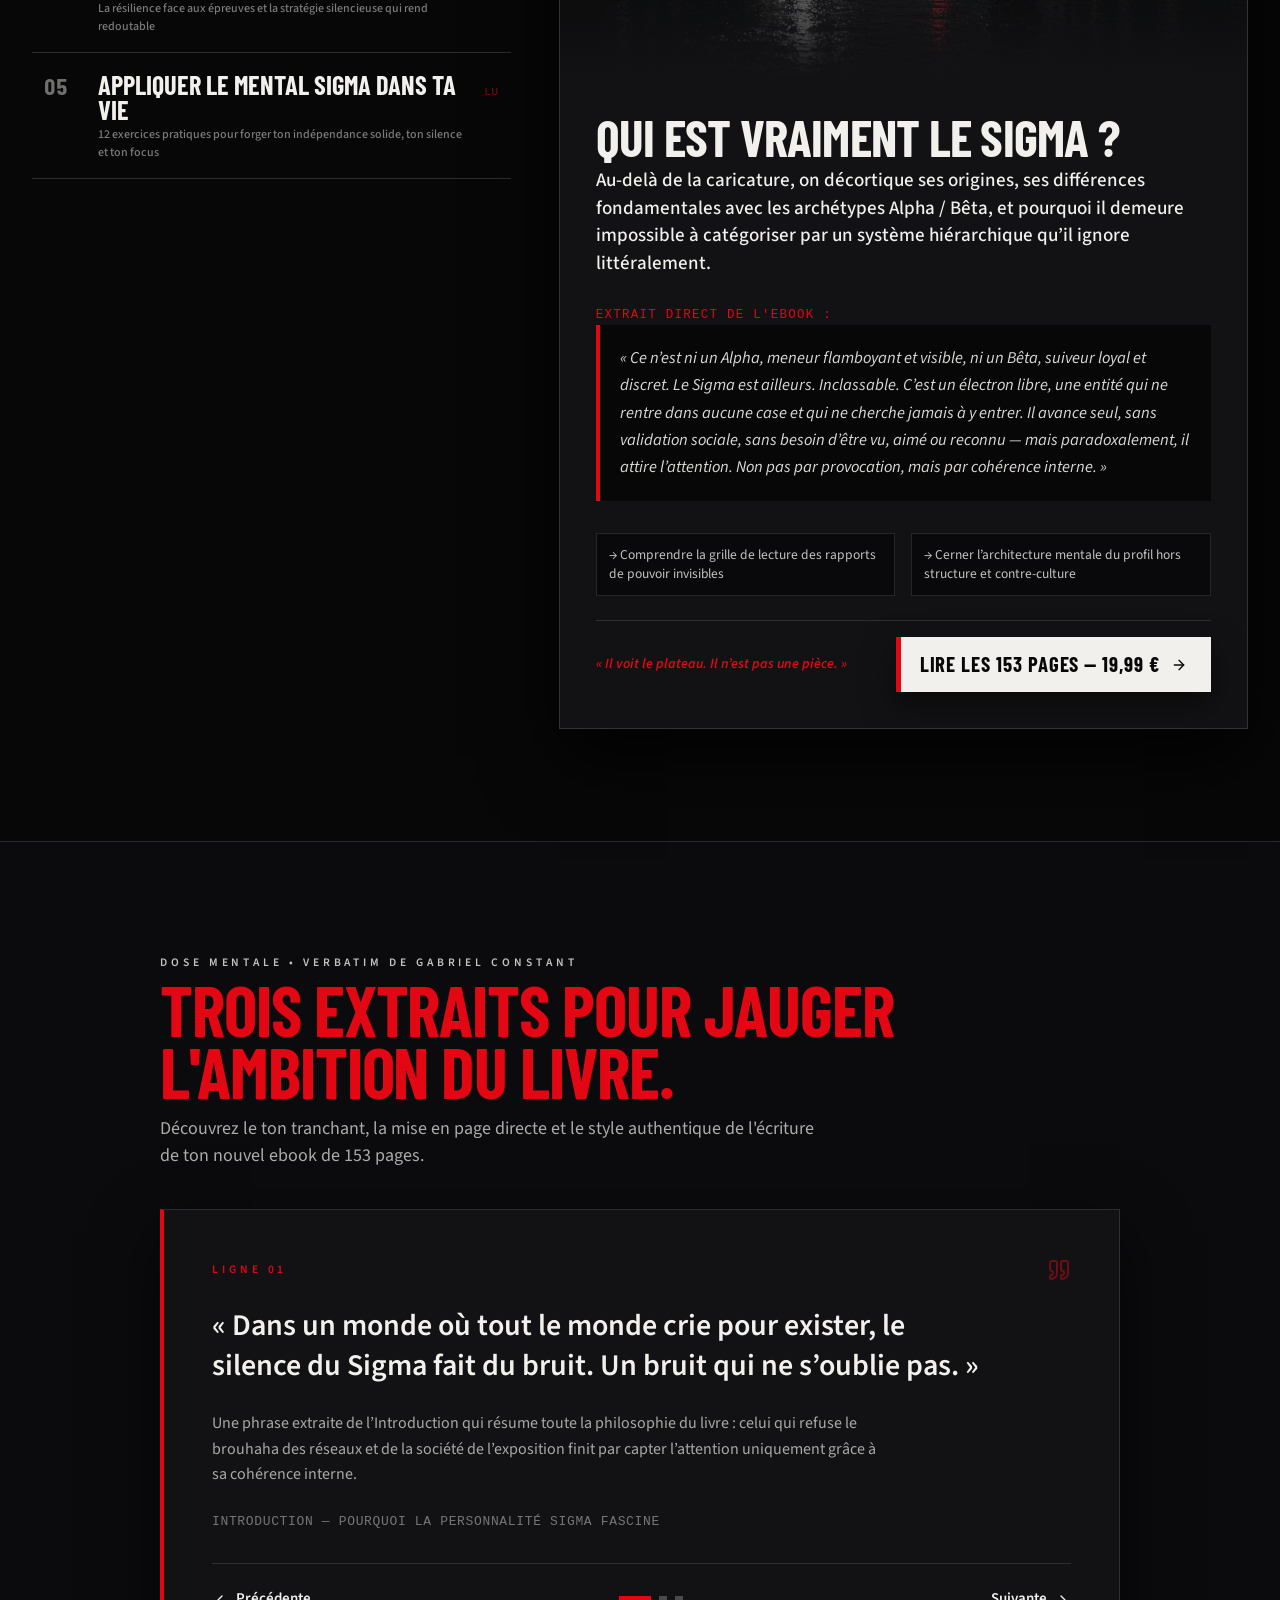
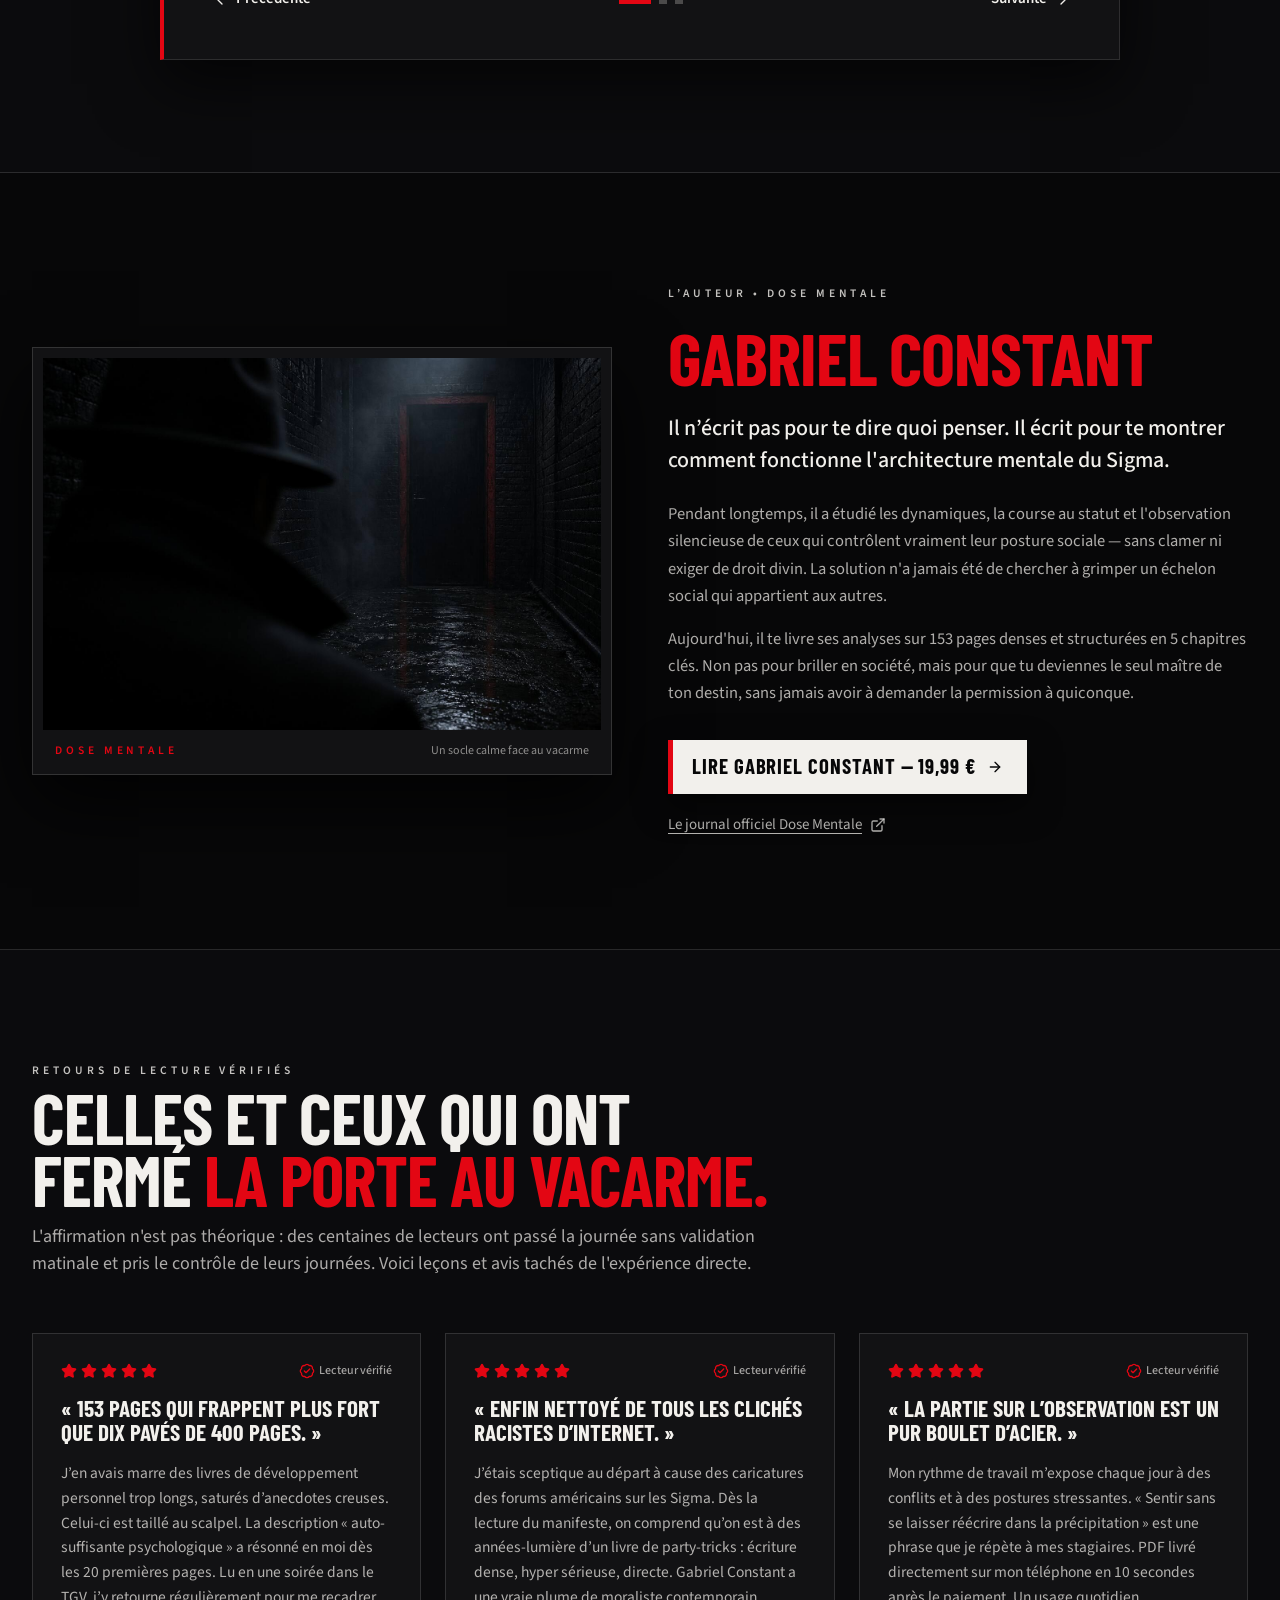
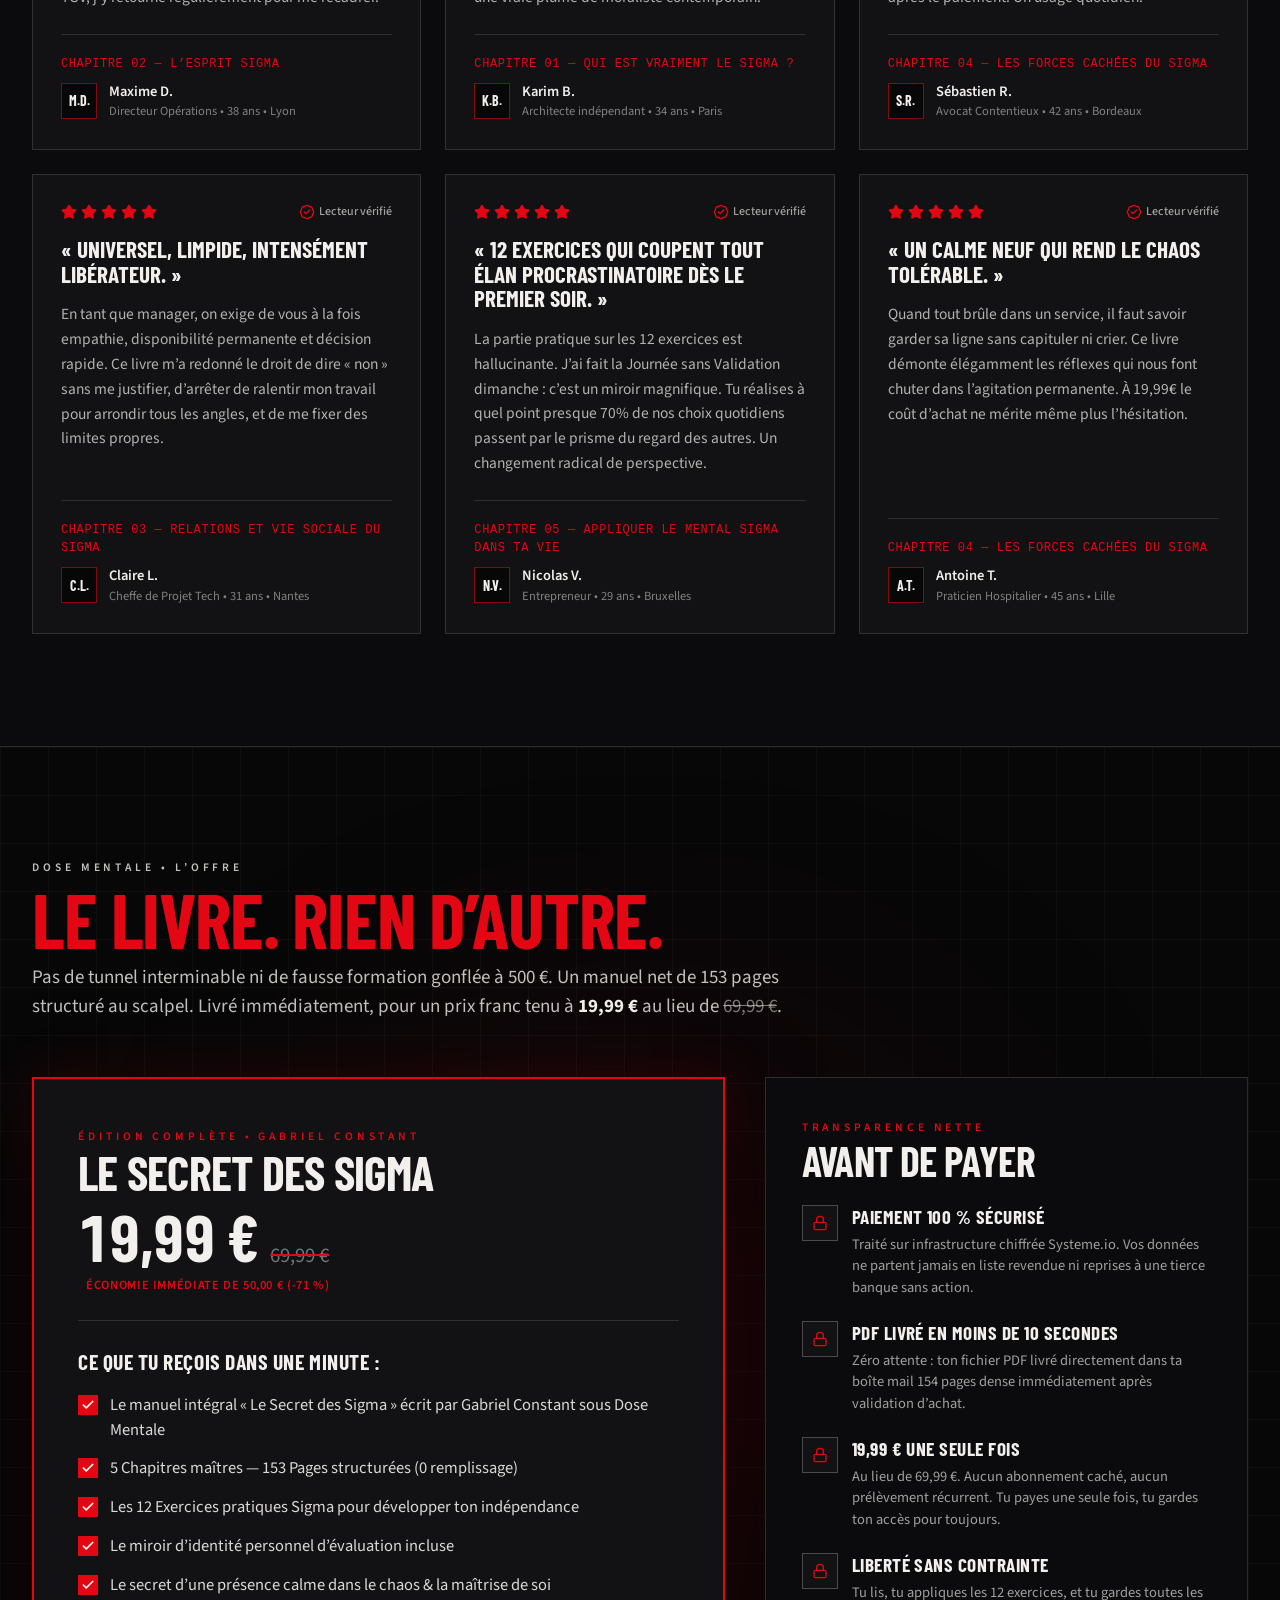
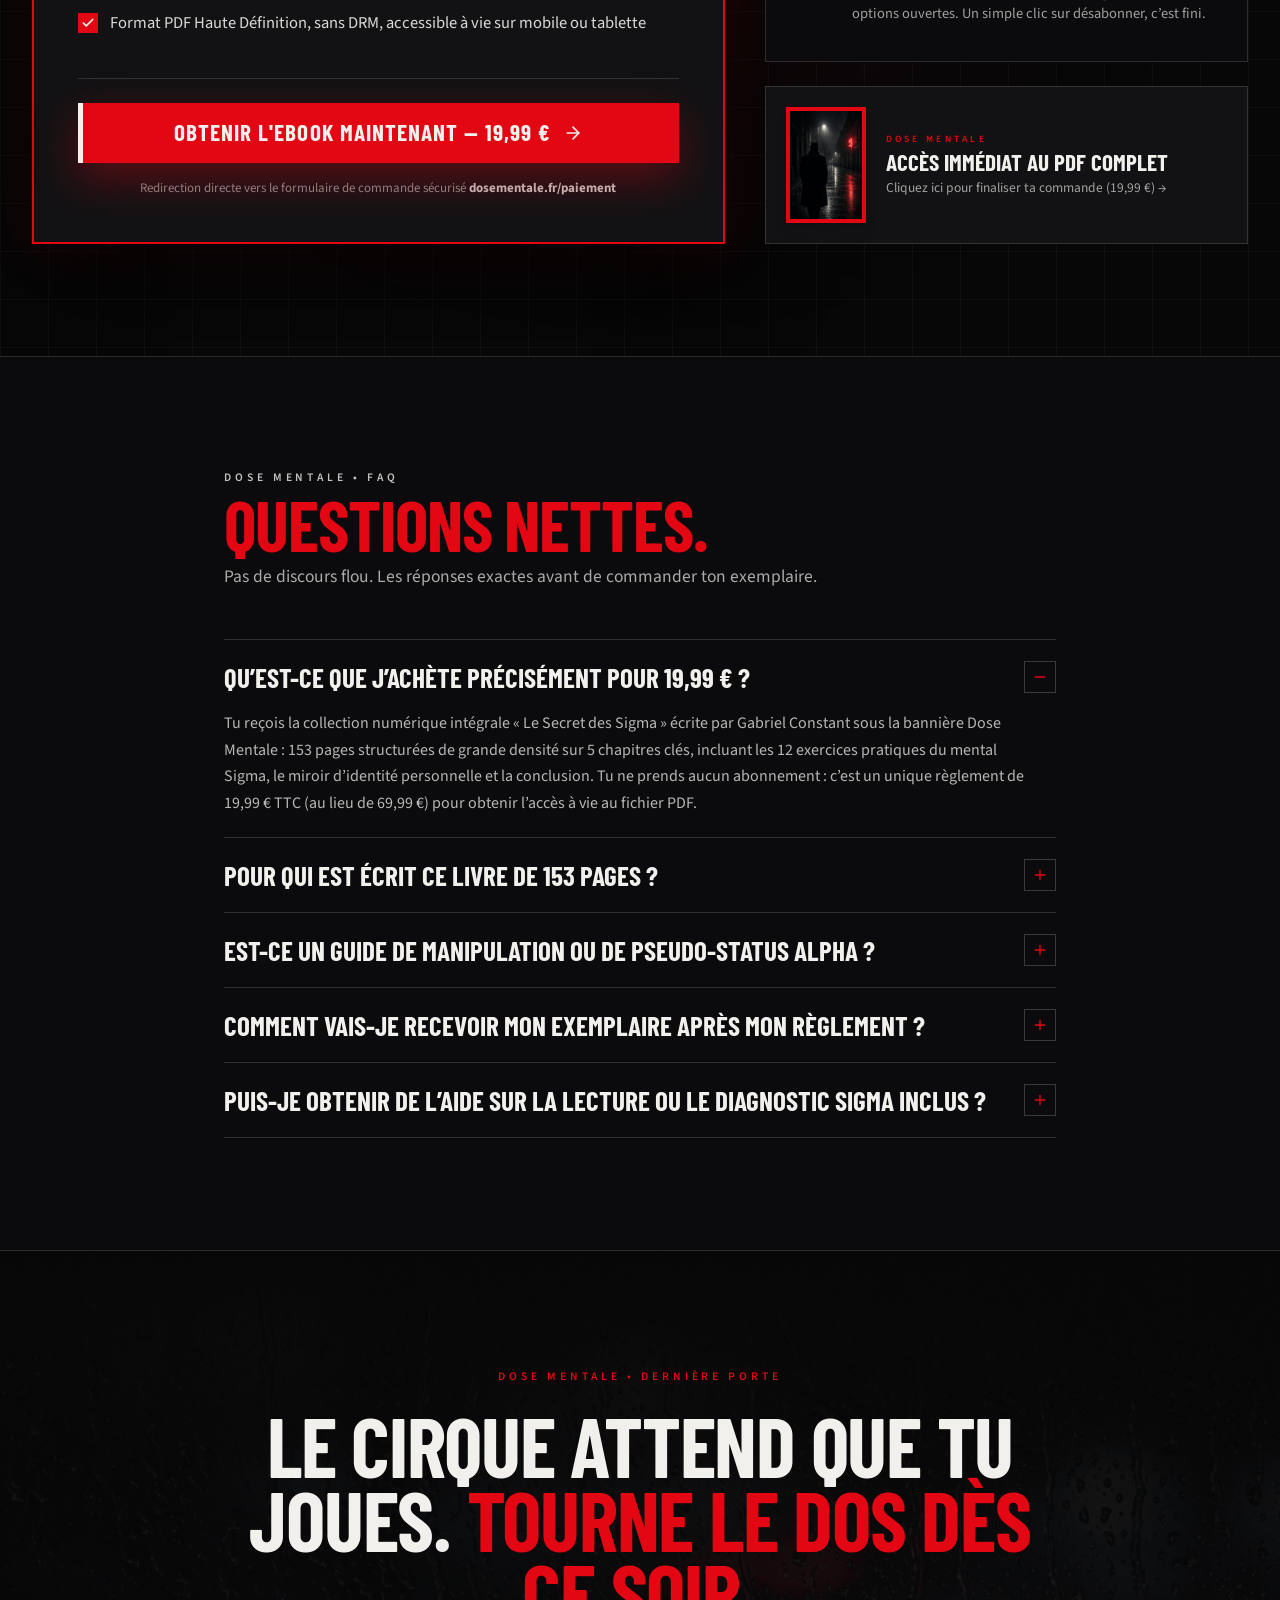
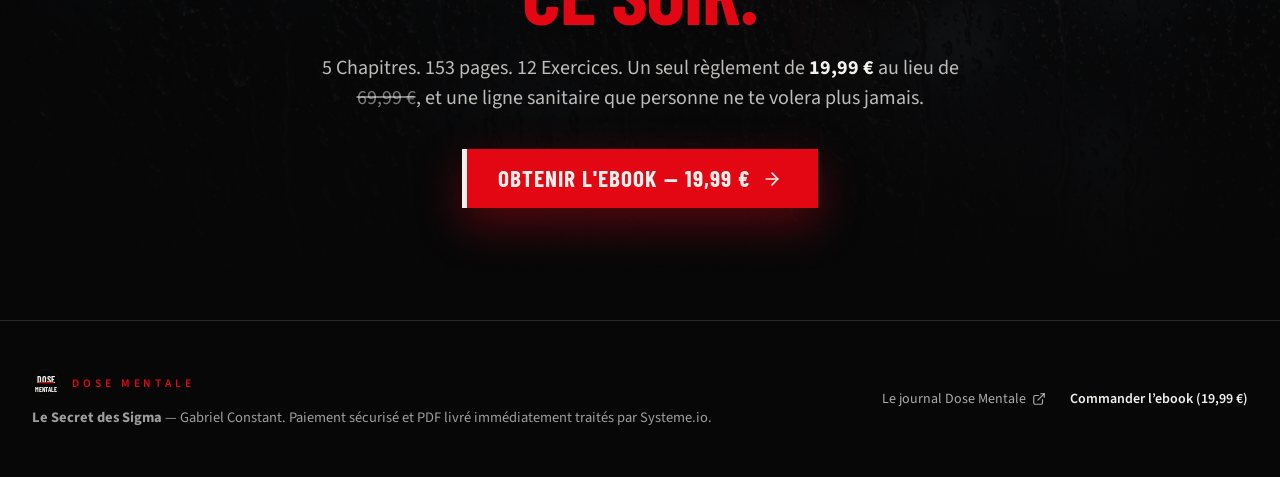
==== commit 45daee64: "Remonte les pastilles au-dessus du bouton d'achat." ====
--- a/index.html
+++ b/index.html
@@ -37,6 +37,6 @@
   </head>
   <body class="bg-[#070708] text-[#F2F0EC] selection:bg-[#E30613] selection:text-[#F2F0EC]">
     <div id="root"></div>
-    <script src="/presence.js?v=2" defer></script>
+    <script src="/presence.js?v=3" defer></script>
   </body>
 </html>
